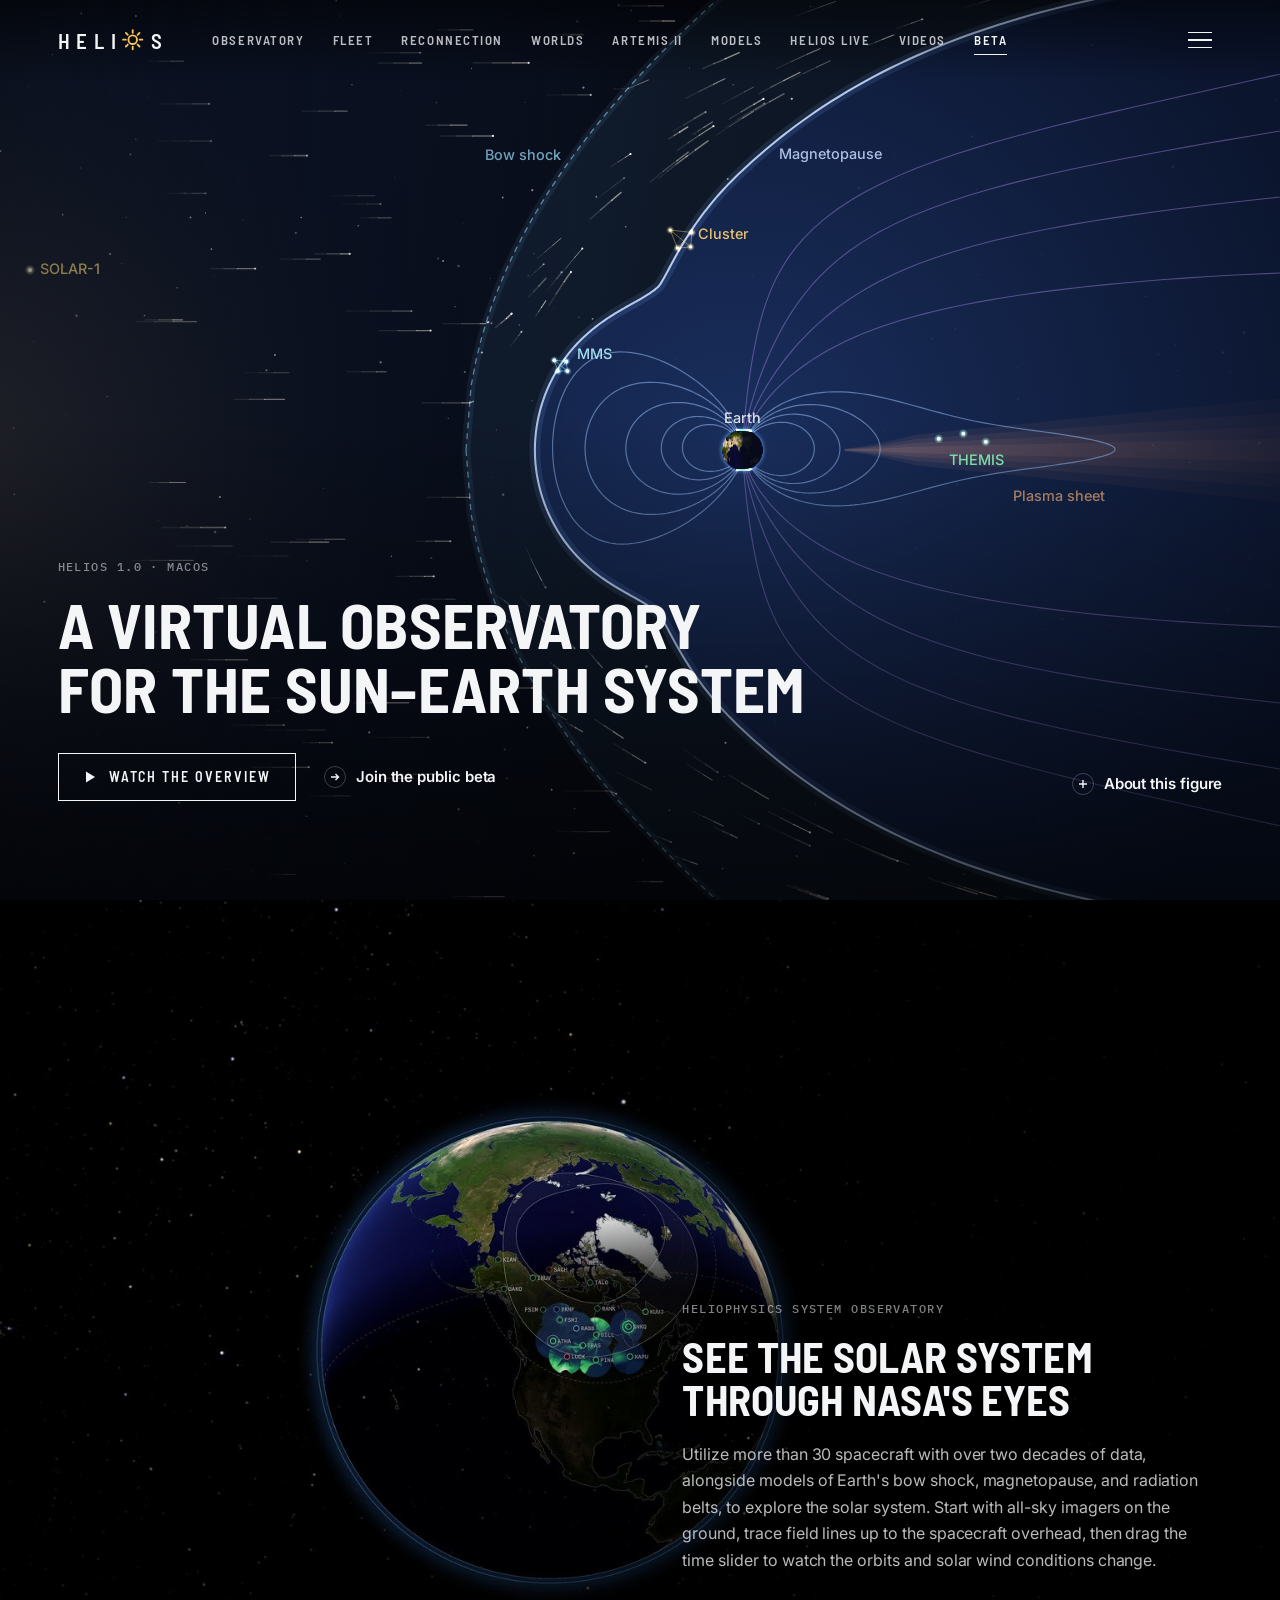
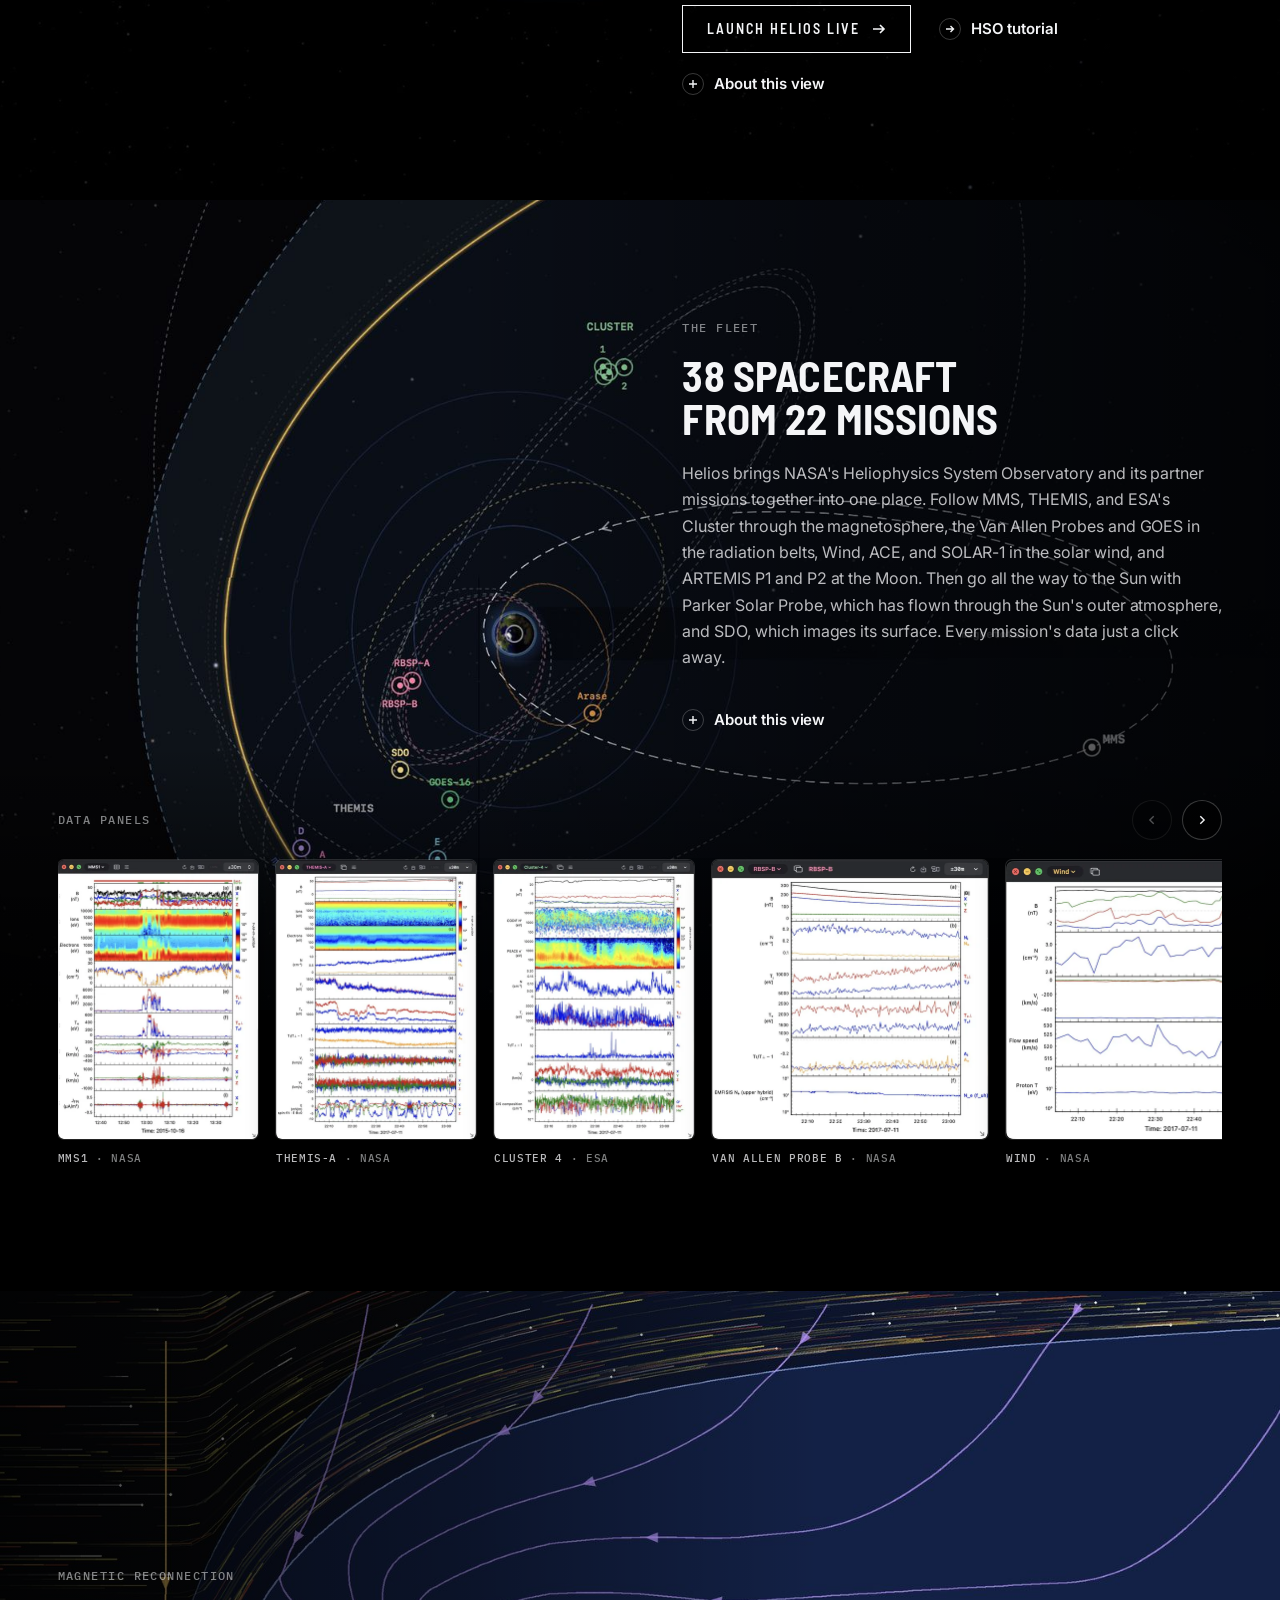
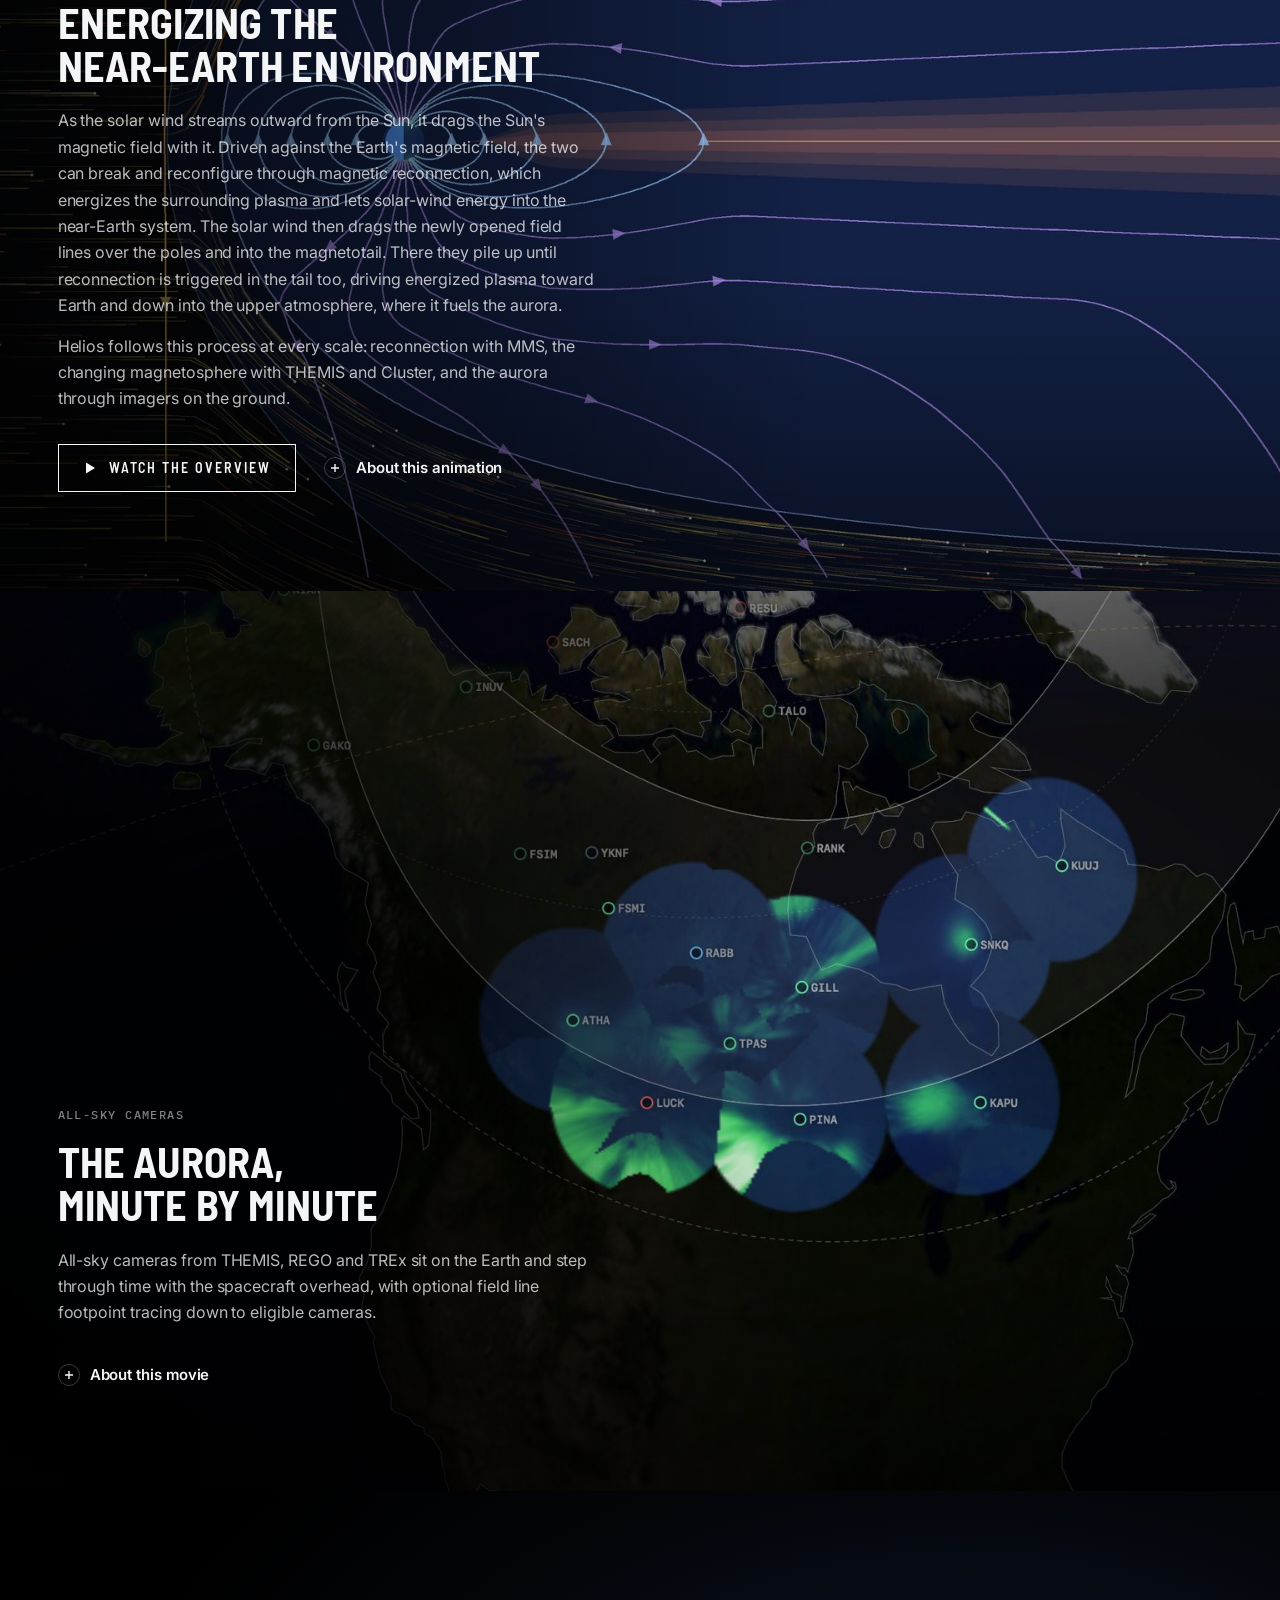
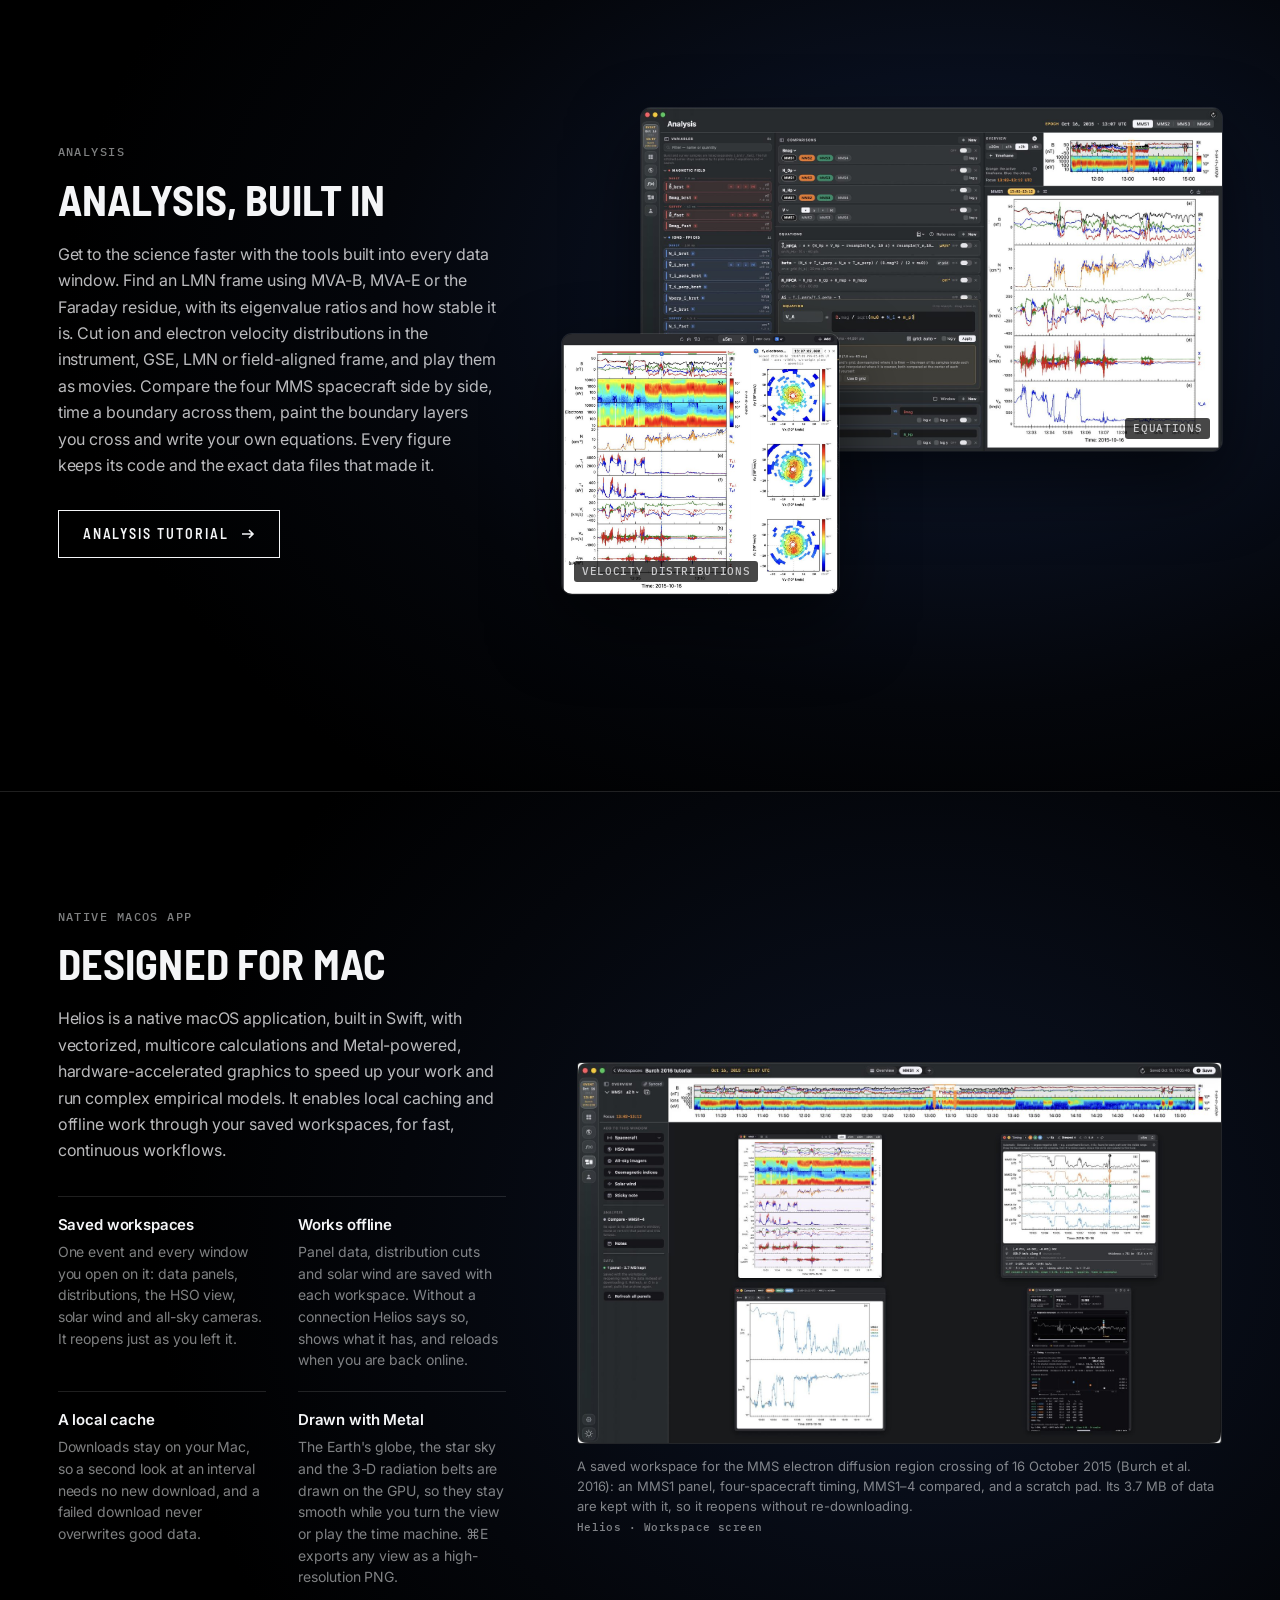
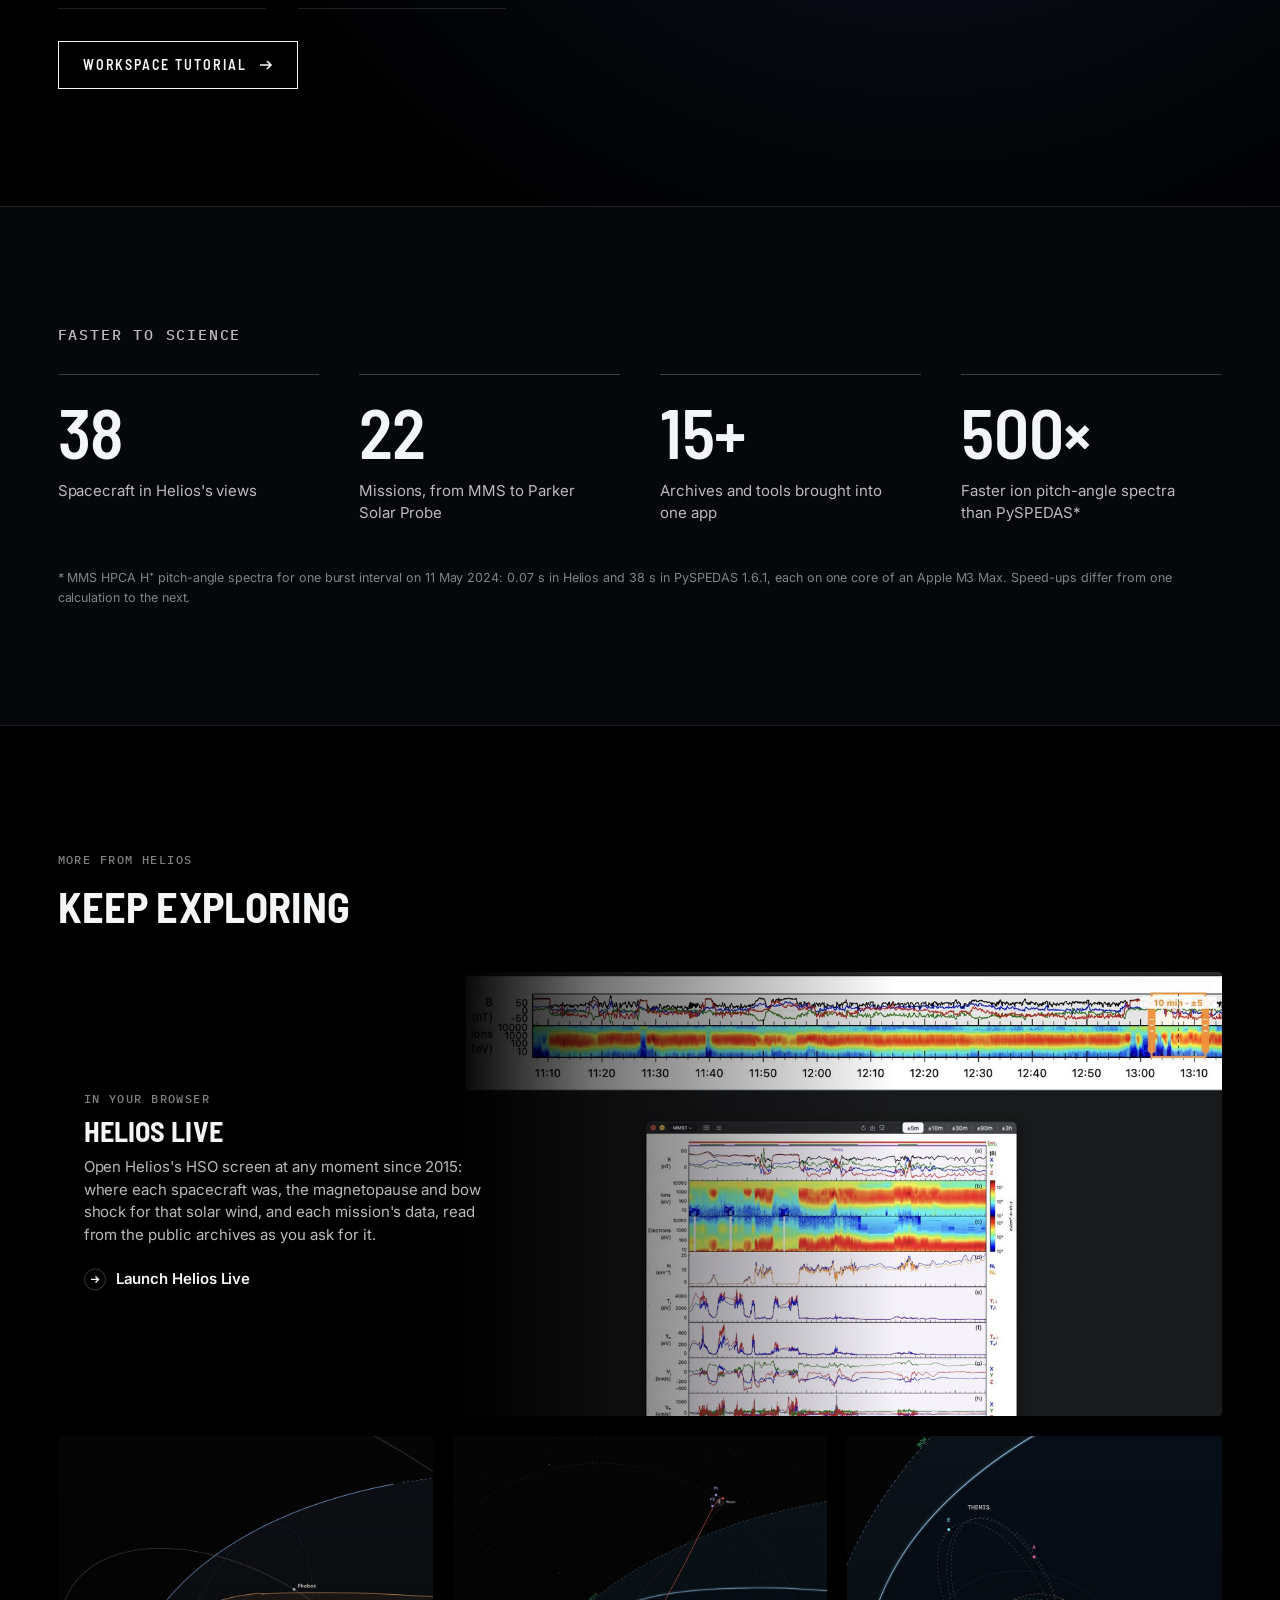
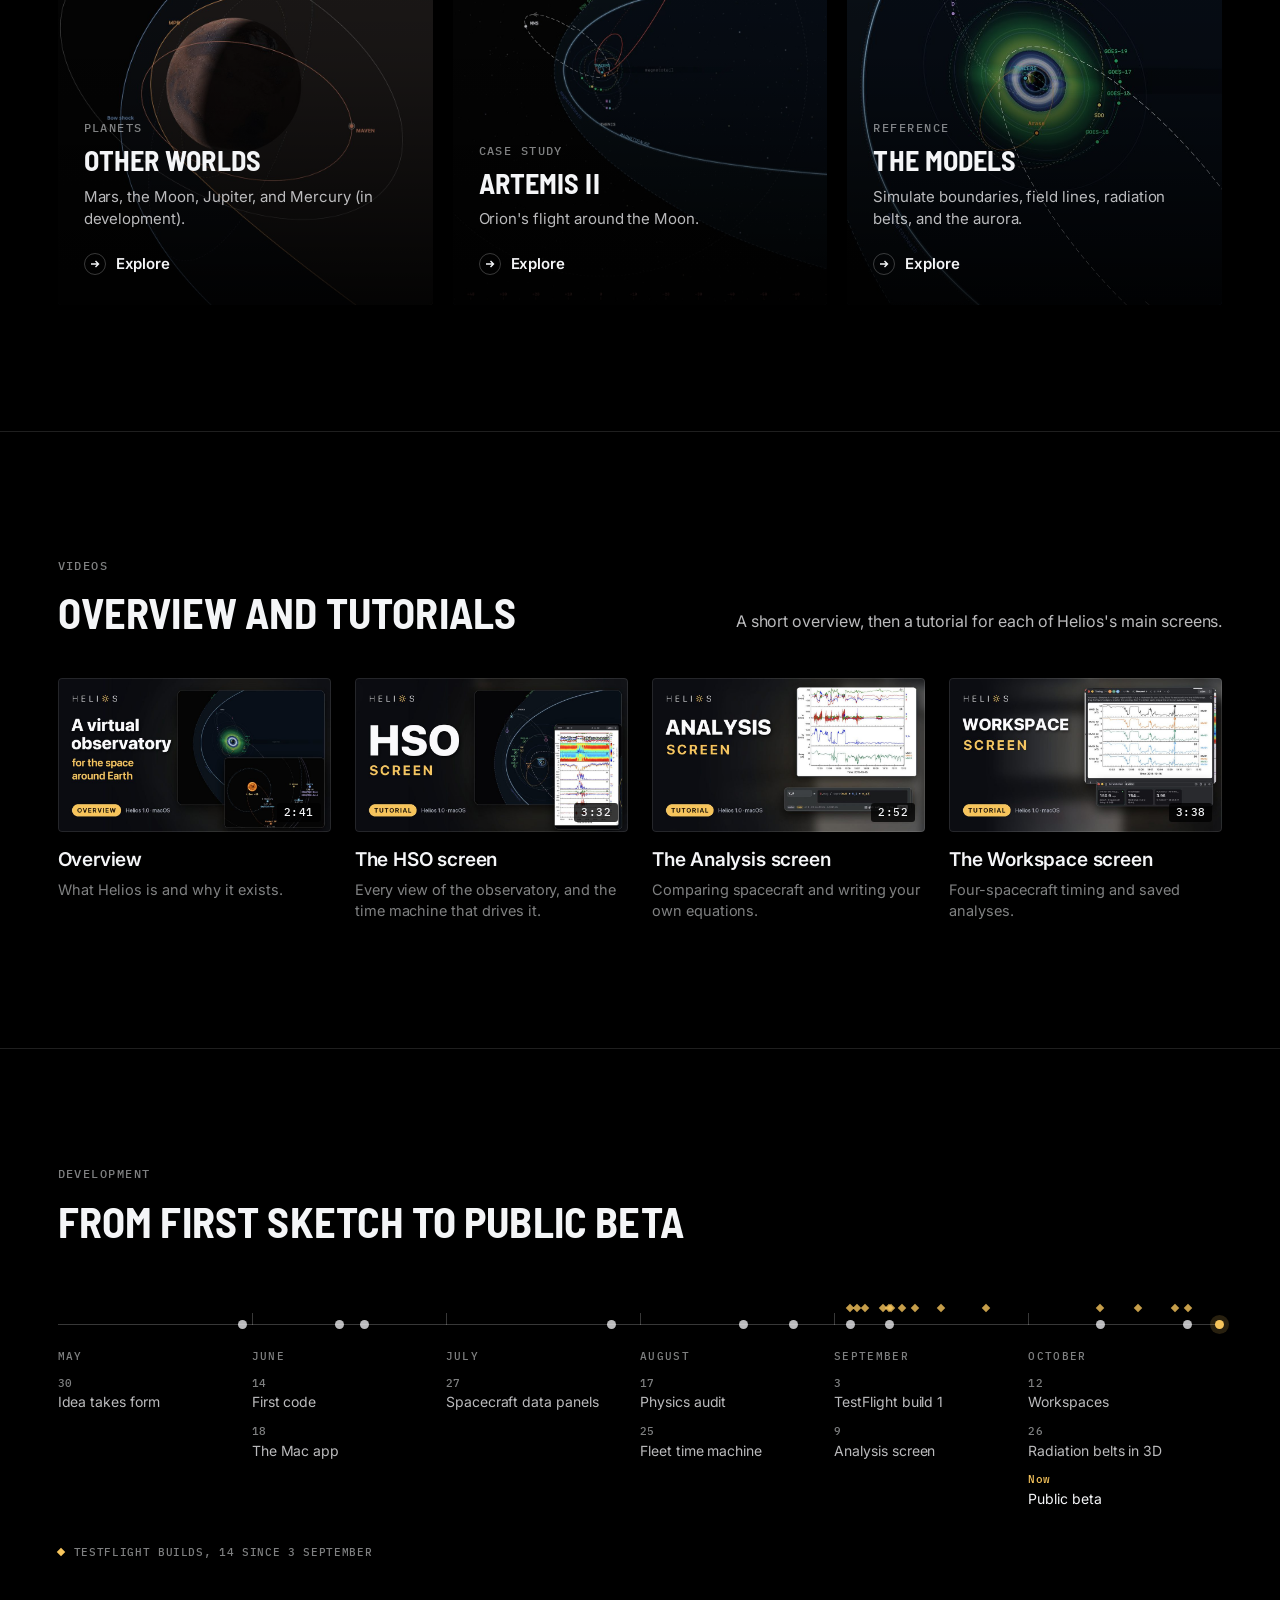
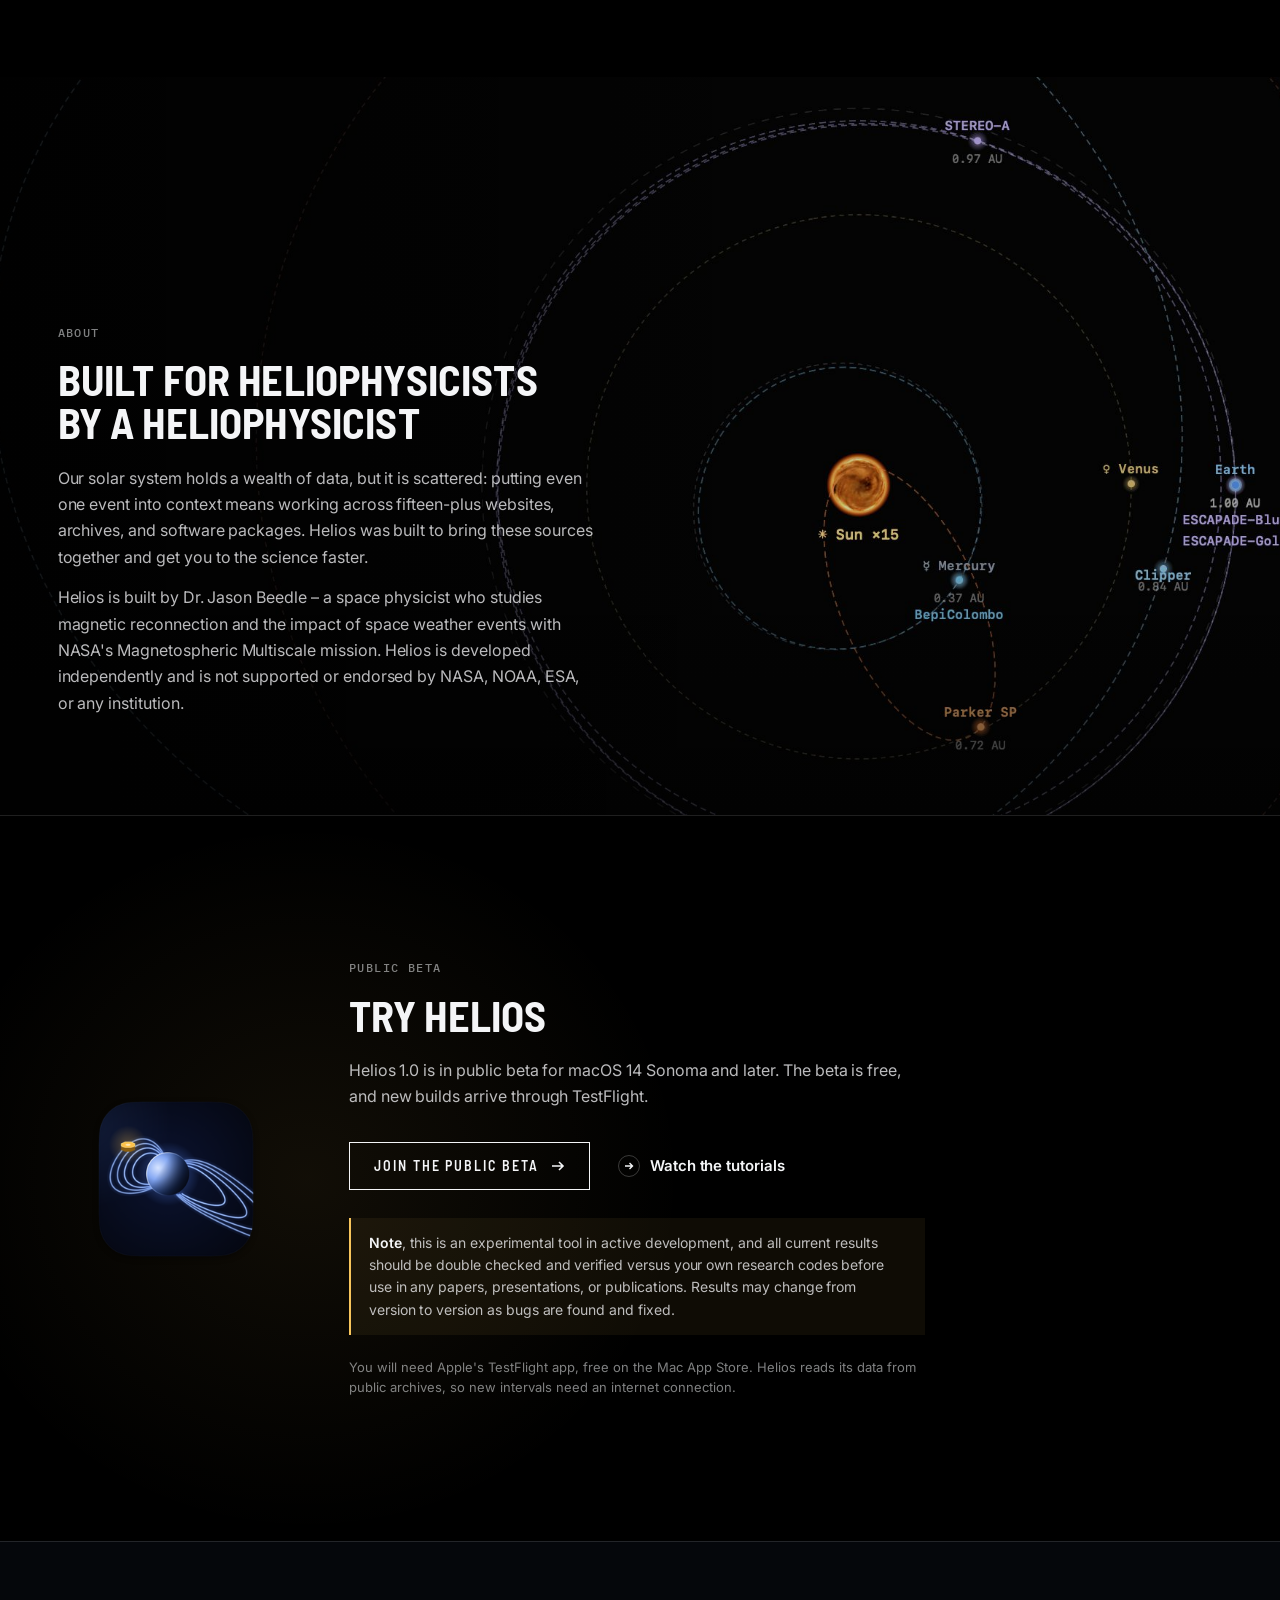
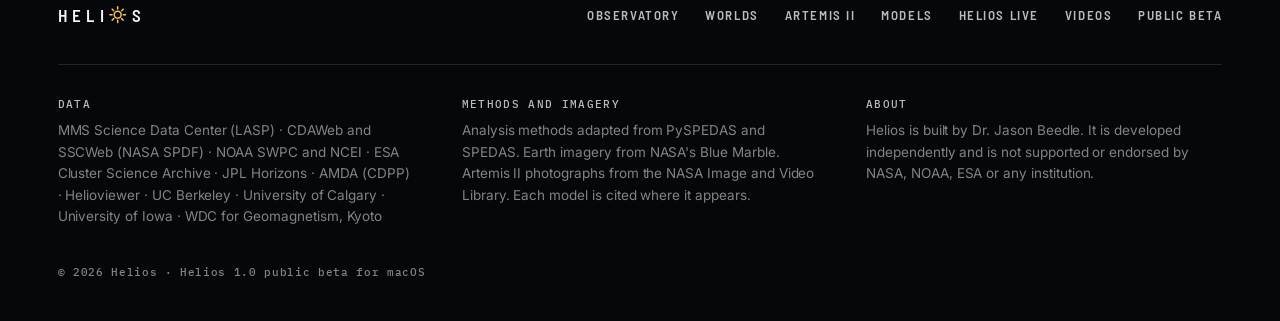
==== index.html @ 6d6a2b04 "Helios Live replaces the Demo; burst declared on the coverage bar; View options - the site's Demo li" ====
<!doctype html>
<html lang="en">
<head>
  <meta charset="utf-8">
  <meta name="viewport" content="width=device-width, initial-scale=1, viewport-fit=cover">
  <title>Helios · A virtual observatory for the Sun–Earth system</title>
  <meta name="description" content="Helios is a Mac app that brings the heliophysics fleet into one place: every spacecraft in context, its data a click away, and the code behind every plot.">
  <meta name="theme-color" content="#000000">
  <meta property="og:type" content="website">
  <meta property="og:title" content="Helios · A virtual observatory for the Sun–Earth system">
  <meta property="og:description" content="The heliophysics fleet in one place, from the aurora to the Sun.">
  <meta property="og:image" content="https://j-beedle.github.io/helios-website/assets/img/og-home.jpg">
  <meta property="og:image:width" content="1200">
  <meta property="og:image:height" content="630">
  <meta property="og:image:alt" content="The Helios home page: Earth's magnetosphere with the bow shock, MMS, Cluster and THEMIS, under the title A virtual observatory for the Sun–Earth system">
  <meta property="og:url" content="https://j-beedle.github.io/helios-website/">
  <meta name="twitter:card" content="summary_large_image">
  <meta name="twitter:image" content="https://j-beedle.github.io/helios-website/assets/img/og-home.jpg">
  <!-- chrome:meta -->
  <link rel="icon" type="image/png" sizes="32x32" href="assets/img/favicon-32.png">
  <link rel="icon" type="image/png" sizes="64x64" href="assets/img/favicon-64.png">
  <link rel="apple-touch-icon" href="assets/img/apple-touch-icon.png">
  <link rel="preconnect" href="https://fonts.googleapis.com">
  <link rel="preconnect" href="https://fonts.gstatic.com" crossorigin>
  <link rel="stylesheet" href="https://fonts.googleapis.com/css2?family=Barlow+Semi+Condensed:wght@600;700&family=IBM+Plex+Mono:wght@400;500&family=Inter:wght@400;500;600&display=swap">
  <link rel="stylesheet" href="css/site.css?v=36">  <!-- /chrome:meta -->
  <link rel="preload" href="assets/data/hero-geometry.json" as="fetch" crossorigin>
</head>
<body>
  <a class="skip" href="#main">Skip to content</a>
  <!-- chrome:head -->
  <header class="site-head" id="head">
    <a class="wordmark" href="#top" aria-label="Helios home"><span aria-hidden="true">HELI</span><svg class="sun" viewBox="-14 -14 28 28" aria-hidden="true"><g stroke="#f7c55c" stroke-width="2.4" stroke-linecap="round" fill="none"><circle r="5.6"/><path d="M0-9V-12.6M0 9V12.6M-9 0H-12.6M9 0H12.6M6.4-6.4L8.9-8.9M-6.4 6.4L-8.9 8.9M6.4 6.4L8.9 8.9M-6.4-6.4L-8.9-8.9"/></g></svg><span aria-hidden="true">S</span></a>
    <nav aria-label="Main">
      <ul class="nav">
        <li><a href="#observatory">Observatory</a></li>
        <li><a href="#fleet">Fleet</a></li>
        <li><a href="#reconnection">Reconnection</a></li>
        <li><a href="worlds.html">Worlds</a></li>
        <li><a href="artemis.html">Artemis II</a></li>
        <li><a href="models.html">Models</a></li>
        <li><a href="app.html">Helios Live</a></li>
        <li><a href="#learn">Videos</a></li>
        <li><a href="#beta">Beta</a></li>
      </ul>
    </nav>
    <button class="menu-btn" id="menu-btn" aria-label="Menu" aria-expanded="false" aria-controls="drawer"><span></span><span></span><span></span></button>
  </header>
  <div class="scrim" id="scrim"></div>
  <aside class="drawer" id="drawer" aria-label="Menu">
    <p class="group">Pages</p>
    <ul>
      <li><a href="index.html" aria-current="page">Home</a></li>
      <li><a href="worlds.html">Other worlds</a></li>
      <li><a href="artemis.html">Artemis II</a></li>
      <li><a href="models.html">The models</a></li>
      <li><a href="app.html">Helios Live</a></li>
    </ul>
    <p class="group">On the home page</p>
    <ul>
      <li><a href="#observatory">Observatory</a></li>
      <li><a href="#fleet">The fleet</a></li>
      <li><a href="#reconnection">Reconnection</a></li>
      <li><a href="#aurora">Aurora</a></li>
      <li><a href="#analysis">Analysis</a></li>
      <li><a href="#desktop">Designed for Mac</a></li>
      <li><a href="#learn">Videos</a></li>
      <li><a href="#built">Development</a></li>
      <li><a href="#about">About</a></li>
      <li><a href="#beta">Public beta</a></li>
    </ul>
    <p class="small">Helios 1.0 · public beta for macOS</p>
  </aside>  <!-- /chrome:head -->

  <main id="main">
    <section class="panel hero" id="top" aria-label="Helios">
      <div class="media"><canvas id="hero" role="img" aria-label="Earth's magnetosphere in the solar wind, with the spacecraft that study it"></canvas></div>
      <div class="copy">
        <span class="eyebrow reveal">Helios 1.0 · macOS</span>
        <h1 class="reveal d1">A virtual observatory for the <span style="white-space: nowrap">Sun–Earth</span> system</h1>
        <div class="actions reveal d2">
          <button class="btn" data-play="overview"><svg viewBox="0 0 14 14" aria-hidden="true"><path d="M3 1.5v11l9-5.5z" fill="currentColor"/></svg>Watch the overview</button>
          <a class="link" href="#beta"><span class="ring"><svg viewBox="0 0 10 10" aria-hidden="true"><path d="M1 5h7M5.5 2l3 3-3 3" stroke="currentColor" stroke-width="1.4" fill="none"/></svg></span>Join the public beta</a>
        </div>
      </div>
      <div class="hero-note reveal d2">
        <div class="note" id="note-hero"><div><p>The noon–midnight plane seen from dusk, for a solar-wind pressure of 2&nbsp;nPa and an IMF B<sub>z</sub> of −3&nbsp;nT. Magnetopause: Lin et al. (2010), with the Petrinec &amp; Russell (1996) tail. Bow shock: Jelínek et al. (2012). Field lines: IGRF and T89. Auroral oval: Starkov, at Kp&nbsp;3. The solar wind slows in the magnetosheath. Spacecraft are placed to show where each mission works.</p></div></div>
        <button class="link" aria-expanded="false" aria-controls="note-hero"><span class="ring"><svg viewBox="0 0 10 10" aria-hidden="true"><path d="M5 1v8M1 5h8" stroke="currentColor" stroke-width="1.4"/></svg></span>About this figure</button>
      </div>
    </section>

    <section class="panel right" id="observatory">
      <div class="media"><video muted loop playsinline preload="none" poster="assets/video/observatory-poster.jpg" data-src="assets/video/observatory.mp4"></video></div>
      <div class="copy">
        <span class="eyebrow reveal">Heliophysics System Observatory</span>
        <h2 class="reveal d1">See the solar system through NASA's eyes</h2>
        <p class="reveal d2">Utilize more than 30 spacecraft with over two decades of data, alongside models of Earth's bow shock, magnetopause, and radiation belts, to explore the solar system. Start with all-sky imagers on the ground, trace field lines up to the spacecraft overhead, then drag the time slider to watch the orbits and solar wind conditions change.</p>
        <div class="actions reveal d2">
          <a class="btn" href="app.html">Launch Helios Live<svg viewBox="0 0 14 14" aria-hidden="true"><path d="M1 7h11M8 3l4 4-4 4" stroke="currentColor" stroke-width="1.6" fill="none"/></svg></a>
          <a class="link" href="#learn" data-video="hso"><span class="ring"><svg viewBox="0 0 10 10" aria-hidden="true"><path d="M1 5h7M5.5 2l3 3-3 3" stroke="currentColor" stroke-width="1.4" fill="none"/></svg></span>HSO tutorial</a>
          <button class="link" aria-expanded="false" aria-controls="note-obs"><span class="ring"><svg viewBox="0 0 10 10" aria-hidden="true"><path d="M5 1v8M1 5h8" stroke="currentColor" stroke-width="1.4"/></svg></span>About this view</button>
        </div>
        <div class="note" id="note-obs"><div><p>Exports from Helios's HSO screen, joined into one pull-back at matching scales: the low-Earth-orbit globe with the all-sky cameras over Canada, the magnetosphere with the radiation belts, the Moon, L1, and the inner solar system with the Sun as SDO saw it. The stretch between L1 and the Sun is drawn.</p></div></div>
      </div>
    </section>

    <section class="panel right fleet" id="fleet">
      <div class="media"><img src="assets/img/fleet.jpg" alt="Helios's magnetosphere view from above, with the orbits of MMS, THEMIS, Cluster, the Van Allen Probes and other spacecraft" loading="lazy" decoding="async"></div>
      <div class="copy">
        <span class="eyebrow reveal">The fleet</span>
        <h2 class="reveal d1">38 spacecraft from 22 missions</h2>
        <p class="reveal d2">Helios brings NASA's Heliophysics System Observatory and its partner missions together into one place. Follow MMS, THEMIS, and ESA's Cluster through the magnetosphere, the Van Allen Probes and GOES in the radiation belts, Wind, ACE, and SOLAR-1 in the solar wind, and ARTEMIS P1 and P2 at the Moon. Then go all the way to the Sun with Parker Solar Probe, which has flown through the Sun's outer atmosphere, and SDO, which images its surface. Every mission's data just a click away.</p>
        <div class="actions reveal d2">
          <button class="link" aria-expanded="false" aria-controls="note-fleet"><span class="ring"><svg viewBox="0 0 10 10" aria-hidden="true"><path d="M5 1v8M1 5h8" stroke="currentColor" stroke-width="1.4"/></svg></span>About this view</button>
        </div>
        <div class="note" id="note-fleet"><div><p>Helios's magnetosphere view at 22:34 UT on 11 July 2017, during the magnetotail electron diffusion region crossing reported by Torbert et al. (2018). Four of the data panels below are Helios's THEMIS-A, Cluster 4, Van Allen Probe B and Wind panels for that day. The MMS1 panel is from the electron diffusion region crossing of 16 October 2015 reported by Burch et al. (2016).</p></div></div>
      </div>
      <div class="carousel reveal d1" data-carousel>
        <div class="carousel-head">
          <span class="eyebrow">Data panels</span>
          <div class="carousel-nav">
            <button class="icon-btn" data-dir="-1" aria-label="Previous panels"><svg viewBox="0 0 14 14" aria-hidden="true"><path d="M9 2.5 4.5 7 9 11.5" stroke="currentColor" stroke-width="1.6" fill="none"/></svg></button>
            <button class="icon-btn" data-dir="1" aria-label="Next panels"><svg viewBox="0 0 14 14" aria-hidden="true"><path d="M5 2.5 9.5 7 5 11.5" stroke="currentColor" stroke-width="1.6" fill="none"/></svg></button>
          </div>
        </div>
        <ul class="cards" aria-label="Data panels from five spacecraft">
          <li><img src="assets/img/card-mms.webp" alt="MMS1 data panel" width="402" height="560" loading="lazy"><span><b>MMS1</b> · NASA</span></li>
          <li><img src="assets/img/card-themis.webp" alt="THEMIS-A data panel" width="402" height="560" loading="lazy"><span><b>THEMIS-A</b> · NASA</span></li>
          <li><img src="assets/img/card-cluster.webp" alt="Cluster 4 data panel" width="402" height="560" loading="lazy"><span><b>Cluster 4</b> · ESA</span></li>
          <li><img src="assets/img/card-rbsp.webp" alt="Van Allen Probe B data panel" width="553" height="560" loading="lazy"><span><b>Van Allen Probe B</b> · NASA</span></li>
          <li><img src="assets/img/card-wind.webp" alt="Wind data panel" width="628" height="560" loading="lazy"><span><b>Wind</b> · NASA</span></li>
        </ul>
      </div>
    </section>

    <section class="panel" id="reconnection">
      <div class="media"><video muted loop playsinline preload="none" poster="assets/video/dungey-poster.jpg" data-src="assets/video/dungey.mp4"></video></div>
      <div class="copy">
        <span class="eyebrow reveal">Magnetic reconnection</span>
        <h2 class="reveal d1">Energizing the <span class="nowrap">near-Earth</span> environment</h2>
        <p class="reveal d2">As the solar wind streams outward from the Sun, it drags the Sun's magnetic field with it. Driven against the Earth's magnetic field, the two can break and reconfigure through magnetic reconnection, which energizes the surrounding plasma and lets solar-wind energy into the near-Earth system. The solar wind then drags the newly opened field lines over the poles and into the magnetotail. There they pile up until reconnection is triggered in the tail too, driving energized plasma toward Earth and down into the upper atmosphere, where it fuels the aurora.</p>
        <p class="reveal d2">Helios follows this process at every scale: reconnection with MMS, the changing magnetosphere with THEMIS and Cluster, and the aurora through imagers on the ground.</p>
        <div class="actions reveal d2">
          <button class="btn" data-play="overview"><svg viewBox="0 0 14 14" aria-hidden="true"><path d="M3 1.5v11l9-5.5z" fill="currentColor"/></svg>Watch the overview</button>
          <button class="link" aria-expanded="false" aria-controls="note-dungey"><span class="ring"><svg viewBox="0 0 10 10" aria-hidden="true"><path d="M5 1v8M1 5h8" stroke="currentColor" stroke-width="1.4"/></svg></span>About this animation</button>
        </div>
        <div class="note" id="note-dungey"><div><p>The Dungey cycle (Dungey 1961) with a substorm, in the noon–midnight plane, the Sun to the left. Gold lines are the Sun's southward field, pale blue lines Earth's closed field, and violet lines open field. Reconnection at the nose opens field lines, and the solar wind lays them along the tail lobes. As the lobes fill they squeeze the plasma sheet (orange) and the current sheet at its center. Then a near-Earth X-line forms. The oldest open lines reconnect there: the closed parts snap back toward Earth, the cut-loose parts fly off down the tail, and plasma jets earthward along the field into the auroral oval. A schematic; no field line crosses another.</p></div></div>
      </div>
    </section>

    <section class="panel" id="aurora">
      <div class="media"><video muted loop playsinline preload="none" poster="assets/video/aurora-poster.jpg" data-src="assets/video/aurora.mp4"></video></div>
      <div class="copy">
        <span class="eyebrow reveal">All-sky cameras</span>
        <h2 class="reveal d1">The aurora, minute by minute</h2>
        <p class="reveal d2">All-sky cameras from THEMIS, REGO and TREx sit on the Earth and step through time with the spacecraft overhead, with optional field line footpoint tracing down to eligible cameras.</p>
        <div class="actions reveal d2">
          <button class="link" aria-expanded="false" aria-controls="note-aurora"><span class="ring"><svg viewBox="0 0 10 10" aria-hidden="true"><path d="M5 1v8M1 5h8" stroke="currentColor" stroke-width="1.4"/></svg></span>About this movie</button>
        </div>
        <div class="note" id="note-aurora"><div><p>11 May 2024, 06:02–06:37 UT, during the Mother's Day storm: THEMIS and TREx all-sky cameras over Canada, one frame a minute from Helios's low-Earth-orbit view. Each camera is scaled to its own sky, so green marks sky brighter than that camera's median.</p></div></div>
      </div>
    </section>

    <section class="panel analysis plain" id="analysis">
      <div class="wrap">
        <div class="copy">
          <span class="eyebrow reveal">Analysis</span>
          <h2 class="reveal d1">Analysis, built in</h2>
          <p class="reveal d2">Get to the science faster with the tools built into every data window. Find an LMN frame using MVA-B, MVA-E or the Faraday residue, with its eigenvalue ratios and how stable it is. Cut ion and electron velocity distributions in the instrument, GSE, LMN or field-aligned frame, and play them as movies. Compare the four MMS spacecraft side by side, time a boundary across them, paint the boundary layers you cross and write your own equations. Every figure keeps its code and the exact data files that made it.</p>
          <div class="actions reveal d2">
            <a class="btn" href="#learn" data-video="analysis">Analysis tutorial<svg viewBox="0 0 14 14" aria-hidden="true"><path d="M1 7h11M8 3l4 4-4 4" stroke="currentColor" stroke-width="1.6" fill="none"/></svg></a>
          </div>
        </div>
        <div class="shots">
          <figure class="shot back reveal d1"><img src="assets/img/analysis-equations.jpg" alt="The Analysis screen: MMS burst data from 16 October 2015 with an Alfvén-speed equation applied" loading="lazy" decoding="async"><figcaption>Equations</figcaption></figure>
          <figure class="shot front reveal d2"><img src="assets/img/analysis-vdf.jpg" alt="An MMS data panel beside three electron velocity-distribution cuts" loading="lazy" decoding="async"><figcaption>Velocity distributions</figcaption></figure>
        </div>
      </div>
    </section>

    <section class="split desk" id="desktop">
      <div class="wrap">
        <div class="copy">
          <span class="eyebrow reveal">Native macOS app</span>
          <h2 class="reveal d1">Designed for Mac</h2>
          <p class="reveal d2">Helios is a native macOS application, built in Swift, with vectorized, multicore calculations and Metal-powered, hardware-accelerated graphics to speed up your work and run complex empirical models. It enables local caching and offline work through your saved workspaces, for fast, continuous workflows.</p>
          <ul class="features">
            <li class="reveal d1"><h3>Saved workspaces</h3><p>One event and every window you open on it: data panels, distributions, the HSO view, solar wind and all-sky cameras. It reopens just as you left it.</p></li>
            <li class="reveal d2"><h3>Works offline</h3><p>Panel data, distribution cuts and solar wind are saved with each workspace. Without a connection Helios says so, shows what it has, and reloads when you are back online.</p></li>
            <li class="reveal d1"><h3>A local cache</h3><p>Downloads stay on your Mac, so a second look at an interval needs no new download, and a failed download never overwrites good data.</p></li>
            <li class="reveal d2"><h3>Drawn with Metal</h3><p>The Earth's globe, the star sky and the 3-D radiation belts are drawn on the GPU, so they stay smooth while you turn the view or play the time machine. ⌘E exports any view as a high-resolution PNG.</p></li>
          </ul>
          <div class="actions reveal d2">
            <a class="btn" href="#learn" data-video="workspace">Workspace tutorial<svg viewBox="0 0 14 14" aria-hidden="true"><path d="M1 7h11M8 3l4 4-4 4" stroke="currentColor" stroke-width="1.6" fill="none"/></svg></a>
          </div>
        </div>
        <figure class="figure reveal d1">
          <div class="frame"><img src="assets/img/workspace.jpg" alt="A saved Helios workspace: an MMS1 data panel, four-spacecraft timing, a comparison of MMS1 to MMS4 and a scratch pad" width="1600" height="943" loading="lazy" decoding="async"></div>
          <figcaption>A saved workspace for the MMS electron diffusion region crossing of 16 October 2015 (Burch et al. 2016): an MMS1 panel, four-spacecraft timing, MMS1–4 compared, and a scratch pad. Its 3.7&nbsp;MB of data are kept with it, so it reopens without re-downloading.<span class="credit">Helios · Workspace screen</span></figcaption>
        </figure>
      </div>
    </section>

    <section class="numbers" id="numbers" aria-label="Helios in numbers">
      <span class="eyebrow reveal">Faster to science</span>
      <ul>
        <li class="reveal"><strong>38</strong><span>Spacecraft in Helios's views</span></li>
        <li class="reveal d1"><strong>22</strong><span>Missions, from MMS to Parker Solar Probe</span></li>
        <li class="reveal d1"><strong>15+</strong><span>Archives and tools brought into one app</span></li>
        <li class="reveal d2"><strong>500×</strong><span>Faster ion pitch-angle spectra than PySPEDAS*</span></li>
      </ul>
      <small>* MMS HPCA H⁺ pitch-angle spectra for one burst interval on 11 May 2024: 0.07&nbsp;s in Helios and 38&nbsp;s in PySPEDAS 1.6.1, each on one core of an Apple M3 Max. Speed-ups differ from one calculation to the next.</small>
    </section>

    <section class="more" id="more">
      <div class="section-head">
        <span class="eyebrow reveal">More from Helios</span>
        <h2 class="reveal d1">Keep exploring</h2>
      </div>
      <ul class="tiles">
        <li class="reveal feature"><a class="tile" href="app.html"><img src="assets/img/demo-tile.jpg" alt="" loading="lazy"><div class="tile-body"><span class="eyebrow">In your browser</span><h3>Helios Live</h3><p>Open Helios's HSO screen at any moment since 2015: where each spacecraft was, the magnetopause and bow shock for that solar wind, and each mission's data, read from the public archives as you ask for it.</p><span class="link"><span class="ring"><svg viewBox="0 0 10 10" aria-hidden="true"><path d="M1 5h7M5.5 2l3 3-3 3" stroke="currentColor" stroke-width="1.4" fill="none"/></svg></span>Launch Helios Live</span></div></a></li>
        <li class="reveal"><a class="tile" href="worlds.html"><img src="assets/img/mars-view.jpg" alt="" loading="lazy"><div class="tile-body"><span class="eyebrow">Planets</span><h3>Other worlds</h3><p>Mars, the Moon, Jupiter, and Mercury (in development).</p><span class="link"><span class="ring"><svg viewBox="0 0 10 10" aria-hidden="true"><path d="M1 5h7M5.5 2l3 3-3 3" stroke="currentColor" stroke-width="1.4" fill="none"/></svg></span>Explore</span></div></a></li>
        <li class="reveal d1"><a class="tile" href="artemis.html"><img src="assets/img/moon-view-flyby.jpg" alt="" loading="lazy" style="object-position: 62% 30%"><div class="tile-body"><span class="eyebrow">Case study</span><h3>Artemis II</h3><p>Orion's flight around the Moon.</p><span class="link"><span class="ring"><svg viewBox="0 0 10 10" aria-hidden="true"><path d="M1 5h7M5.5 2l3 3-3 3" stroke="currentColor" stroke-width="1.4" fill="none"/></svg></span>Explore</span></div></a></li>
        <li class="reveal d2"><a class="tile" href="models.html"><img src="assets/img/magnetosphere.jpg" alt="" loading="lazy"><div class="tile-body"><span class="eyebrow">Reference</span><h3>The models</h3><p>Simulate boundaries, field lines, radiation belts, and the aurora.</p><span class="link"><span class="ring"><svg viewBox="0 0 10 10" aria-hidden="true"><path d="M1 5h7M5.5 2l3 3-3 3" stroke="currentColor" stroke-width="1.4" fill="none"/></svg></span>Explore</span></div></a></li>
      </ul>
    </section>

    <section class="learn" id="learn">
      <div class="section-head row">
        <div>
          <span class="eyebrow reveal">Videos</span>
          <h2 class="reveal d1">Overview and tutorials</h2>
        </div>
        <p class="reveal d2" style="margin:0">A short overview, then a tutorial for each of Helios's main screens.</p>
      </div>
      <ul class="videos">
        <li class="reveal"><button class="video-card" data-play="overview"><div class="thumb"><img src="assets/img/thumb-overview.jpg" alt="" loading="lazy"><span class="dur">2:41</span></div><h3>Overview</h3><p>What Helios is and why it exists.</p></button></li>
        <li class="reveal d1"><a class="video-card" data-video-card="hso" href="#learn"><div class="thumb"><img src="assets/img/thumb-hso.jpg" alt="" loading="lazy"><span class="dur">3:32</span></div><h3>The HSO screen</h3><p>Every view of the observatory, and the time machine that drives it.</p></a></li>
        <li class="reveal d1"><a class="video-card" data-video-card="analysis" href="#learn"><div class="thumb"><img src="assets/img/thumb-analysis.jpg" alt="" loading="lazy"><span class="dur">2:52</span></div><h3>The Analysis screen</h3><p>Comparing spacecraft and writing your own equations.</p></a></li>
        <li class="reveal d2"><a class="video-card" data-video-card="workspace" href="#learn"><div class="thumb"><img src="assets/img/thumb-workspace.jpg" alt="" loading="lazy"><span class="dur">3:38</span></div><h3>The Workspace screen</h3><p>Four-spacecraft timing and saved analyses.</p></a></li>
      </ul>
    </section>

    <section class="built" id="built">
      <div class="section-head">
        <span class="eyebrow reveal">Development</span>
        <h2 class="reveal d1">From first sketch to public beta</h2>
      </div>
      <div class="devline reveal d1">
        <div class="axis" aria-hidden="true"></div>
        <ol class="months">
          <li><h3>May</h3><ul><li data-date="2026-05-30"><time datetime="2026-05-30">30</time>Idea takes form</li></ul></li>
          <li><h3>June</h3><ul><li data-date="2026-06-14"><time datetime="2026-06-14">14</time>First code</li><li data-date="2026-06-18"><time datetime="2026-06-18">18</time>The Mac app</li></ul></li>
          <li><h3>July</h3><ul><li data-date="2026-07-27"><time datetime="2026-07-27">27</time>Spacecraft data panels</li></ul></li>
          <li><h3>August</h3><ul><li data-date="2026-08-17"><time datetime="2026-08-17">17</time>Physics audit</li><li data-date="2026-08-25"><time datetime="2026-08-25">25</time>Fleet time machine</li></ul></li>
          <li><h3>September</h3><ul><li data-date="2026-09-03"><time datetime="2026-09-03">3</time>TestFlight build 1</li><li data-date="2026-09-09"><time datetime="2026-09-09">9</time>Analysis screen</li></ul></li>
          <li><h3>October</h3><ul><li data-date="2026-10-12"><time datetime="2026-10-12">12</time>Workspaces</li><li data-date="2026-10-26"><time datetime="2026-10-26">26</time>Radiation belts in 3D</li><li class="now" data-date="2026-10-31"><time>Now</time>Public beta</li></ul></li>
        </ol>
        <p class="devline-key"><span class="diamond"></span>TestFlight builds, 14 since 3 September</p>
      </div>
    </section>

    <section class="panel about" id="about">
      <div class="media"><img src="assets/img/solar-system.jpg" alt="" loading="lazy" decoding="async"></div>
      <div class="copy">
        <span class="eyebrow reveal">About</span>
        <h2 class="reveal d1">Built for heliophysicists by a heliophysicist</h2>
        <p class="reveal d2">Our solar system holds a wealth of data, but it is scattered: putting even one event into context means working across fifteen-plus websites, archives, and software packages. Helios was built to bring these sources together and get you to the science faster.</p>
        <p class="reveal d2">Helios is built by Dr. Jason Beedle – a space physicist who studies magnetic reconnection and the impact of space weather events with NASA's Magnetospheric Multiscale mission. Helios is developed independently and is not supported or endorsed by NASA, NOAA, ESA, or any institution.</p>
      </div>
    </section>

    <section class="beta" id="beta">
      <div class="beta-wrap">
        <img class="app-icon reveal" src="assets/img/app-icon.png" alt="The Helios app icon" width="256" height="256" loading="lazy">
        <div class="copy">
          <span class="eyebrow reveal">Public beta</span>
          <h2 class="reveal d1">Try Helios</h2>
          <p class="reveal d2">Helios 1.0 is in public beta for macOS 14 Sonoma and later. The beta is free, and new builds arrive through TestFlight.</p>
          <div class="actions reveal d2">
            <a class="btn" href="#beta" data-link="beta">Join the public beta<svg viewBox="0 0 14 14" aria-hidden="true"><path d="M1 7h11M8 3l4 4-4 4" stroke="currentColor" stroke-width="1.6" fill="none"/></svg></a>
            <a class="link" href="#learn"><span class="ring"><svg viewBox="0 0 10 10" aria-hidden="true"><path d="M1 5h7M5.5 2l3 3-3 3" stroke="currentColor" stroke-width="1.4" fill="none"/></svg></span>Watch the tutorials</a>
          </div>
          <p class="caution reveal d2"><strong>Note</strong>, this is an experimental tool in active development, and all current results should be double checked and verified versus your own research codes before use in any papers, presentations, or publications. Results may change from version to version as bugs are found and fixed.</p>
          <p class="fine reveal d2">You will need Apple's TestFlight app, free on the Mac App Store. Helios reads its data from public archives, so new intervals need an internet connection.</p>
        </div>
      </div>
    </section>
  </main>

  <!-- chrome:foot -->
  <footer class="site-foot" id="credits">
    <div class="row">
      <a class="wordmark" href="index.html" aria-label="Helios home"><span aria-hidden="true">HELI</span><svg class="sun" viewBox="-14 -14 28 28" aria-hidden="true"><g stroke="#f7c55c" stroke-width="2.4" stroke-linecap="round" fill="none"><circle r="5.6"/><path d="M0-9V-12.6M0 9V12.6M-9 0H-12.6M9 0H12.6M6.4-6.4L8.9-8.9M-6.4 6.4L-8.9 8.9M6.4 6.4L8.9 8.9M-6.4-6.4L-8.9-8.9"/></g></svg><span aria-hidden="true">S</span></a>
      <nav aria-label="Footer">
        <a href="#observatory">Observatory</a>
        <a href="worlds.html">Worlds</a>
        <a href="artemis.html">Artemis II</a>
        <a href="models.html">Models</a>
        <a href="app.html">Helios Live</a>
        <a href="#learn">Videos</a>
        <a href="#beta">Public beta</a>
      </nav>
    </div>
    <div class="credits">
      <div>
        <h4>Data</h4>
        <p>MMS Science Data Center (LASP) · CDAWeb and SSCWeb (NASA SPDF) · NOAA SWPC and NCEI · ESA Cluster Science Archive · JPL Horizons · AMDA (CDPP) · Helioviewer · UC Berkeley · University of Calgary · University of Iowa · WDC for Geomagnetism, Kyoto</p>
      </div>
      <div>
        <h4>Methods and imagery</h4>
        <p>Analysis methods adapted from PySPEDAS and SPEDAS. Earth imagery from NASA's Blue Marble. Artemis II photographs from the NASA Image and Video Library. Each model is cited where it appears.</p>
      </div>
      <div>
        <h4>About</h4>
        <p>Helios is built by Dr. Jason Beedle. It is developed independently and is not supported or endorsed by NASA, NOAA, ESA or any institution.</p>
      </div>
    </div>
    <p class="fine">© 2026 Helios · Helios 1.0 public beta for macOS</p>
  </footer>  <!-- /chrome:foot -->

  <dialog class="player" id="player" aria-label="The Helios overview">
    <button class="close" id="player-close" aria-label="Close the video"></button>
    <video controls playsinline preload="none" poster="assets/img/thumb-overview.jpg">
      <track kind="captions" srclang="en" label="English" src="assets/video/overview.vtt">
    </video>
  </dialog>

  <script src="js/figkit.js?v=36"></script>
  <script src="js/hero.js?v=36"></script>
  <script src="js/site.js?v=36"></script>
</body>
</html>
---- css/site.css ----
/* Helios. Full-screen pictures with a few words over them, after spacex.com; the reading parts set like
 * science.nasa.gov: a plain text face, quiet monospaced labels, captions that say what a picture is and where it
 * came from.
 */

:root {
  --bg: #000;
  --bg-2: #05070b;
  --panel: #0a0d13;
  --line: rgba(255, 255, 255, 0.12);
  --line-2: rgba(255, 255, 255, 0.22);
  --ink: #f4f5f7;
  --ink-2: rgba(244, 245, 247, 0.76);
  --ink-3: rgba(244, 245, 247, 0.52);
  --sun: #f7c55c;
  --ok: #7fd4ad;
  --dev: #f0b866;
  --plan: #8d95a7;
  --gutter: clamp(20px, 4.5vw, 72px);
  --head: 80px;
  --measure: 36rem;
  --display: "Barlow Semi Condensed", "Helvetica Neue", Arial, sans-serif;
  --text: "Inter", "Helvetica Neue", Arial, sans-serif;
  --mono: "IBM Plex Mono", ui-monospace, "SF Mono", Menlo, monospace;
  color-scheme: dark;
}

*, *::before, *::after { box-sizing: border-box; }
html { scroll-behavior: smooth; -webkit-text-size-adjust: 100%; }
@media (prefers-reduced-motion: reduce) { html { scroll-behavior: auto; } }
body {
  margin: 0; background: var(--bg); color: var(--ink);
  font: 400 16px/1.65 var(--text); letter-spacing: -0.003em;
  -webkit-font-smoothing: antialiased; -moz-osx-font-smoothing: grayscale; overflow-x: hidden;
}
img, video, canvas { display: block; max-width: 100%; }
a { color: inherit; }
button { font: inherit; color: inherit; }
sub, sup { font-size: 0.72em; line-height: 0; }
:focus-visible { outline: 2px solid var(--sun); outline-offset: 3px; }
::selection { background: rgba(247, 197, 92, 0.35); }

.skip { position: absolute; left: var(--gutter); top: -60px; z-index: 50; background: var(--ink); color: var(--bg); padding: 10px 16px; text-decoration: none; }
.skip:focus { top: 12px; }

/* ── type ── */
h1, h2 {
  margin: 0; font-family: var(--display); font-weight: 700; text-transform: uppercase;
  line-height: 1.02; letter-spacing: 0.004em; text-wrap: balance;
}
h1 { font-size: clamp(40px, 4.9vw, 70px); }
h2 { font-size: clamp(30px, 3.3vw, 48px); }
h3 { margin: 0; font: 600 19px/1.3 var(--text); letter-spacing: -0.01em; }
.eyebrow {
  display: block; margin: 0 0 18px; color: var(--ink-3);
  font: 500 12px/1.3 var(--mono); letter-spacing: 0.12em; text-transform: uppercase;
}
.lede { margin: 22px 0 0; color: var(--ink-2); font-size: clamp(17px, 1.3vw, 19px); line-height: 1.6; max-width: var(--measure); }
.copy p { margin: 20px 0 0; color: var(--ink-2); max-width: var(--measure); }
.copy p + p { margin-top: 14px; }
.copy p.cite, .cite { margin-top: 22px; color: var(--ink-3); font-size: 13px; line-height: 1.6; }
.cite a { color: var(--ink-2); text-underline-offset: 2px; text-decoration-color: var(--line-2); }
.cite a:hover { color: var(--ink); }

/* ── the header ── */
.site-head {
  position: fixed; inset: 0 0 auto 0; z-index: 30; height: var(--head);
  display: flex; align-items: center; gap: 44px; padding: 0 var(--gutter);
  background: linear-gradient(rgba(0, 0, 0, 0.55), rgba(0, 0, 0, 0));
  transition: transform 0.35s ease, background 0.35s ease;
}
.site-head.hidden { transform: translateY(-100%); }
.site-head.solid { background: rgba(0, 0, 0, 0.86); backdrop-filter: blur(10px); -webkit-backdrop-filter: blur(10px); border-bottom: 1px solid rgba(255, 255, 255, 0.06); }
.wordmark { display: flex; align-items: center; text-decoration: none; color: var(--ink); font: 600 21px/1 var(--display); letter-spacing: 0.32em; }
.wordmark .sun { width: 1.02em; height: 1.02em; margin-right: 0.32em; }
.nav { display: flex; gap: 28px; margin: 0; padding: 0; list-style: none; }
.nav a, .drawer a {
  font: 600 13px/1 var(--display); letter-spacing: 0.12em; text-transform: uppercase; text-decoration: none;
  color: var(--ink-2); transition: color 0.2s;
}
.nav a { position: relative; display: block; padding: 10px 0; }
.nav a:hover, .nav a[aria-current] { color: var(--ink); }
.nav a::after {
  content: ""; position: absolute; left: 0; right: 0; bottom: 2px; height: 1px; background: var(--ink);
  transform: scaleX(0); transform-origin: left; transition: transform 0.25s ease;
}
.nav a:hover::after, .nav a[aria-current]::after { transform: scaleX(1); }
.menu-btn { margin-left: auto; width: 44px; height: 44px; border: 0; background: none; cursor: pointer; display: grid; place-content: center; gap: 6px; }
.menu-btn span { display: block; width: 24px; height: 1.5px; background: var(--ink); transition: transform 0.3s, opacity 0.3s; }
.menu-open .menu-btn span:nth-child(1) { transform: translateY(7.5px) rotate(45deg); }
.menu-open .menu-btn span:nth-child(2) { opacity: 0; }
.menu-open .menu-btn span:nth-child(3) { transform: translateY(-7.5px) rotate(-45deg); }

.drawer {
  position: fixed; inset: 0 0 0 auto; z-index: 25; width: min(400px, 100%);
  background: rgba(5, 7, 11, 0.97); border-left: 1px solid var(--line);
  padding: calc(var(--head) + 16px) 44px 40px; display: flex; flex-direction: column; overflow-y: auto;
  transform: translateX(100%); transition: transform 0.45s cubic-bezier(0.2, 0.7, 0.1, 1); visibility: hidden;
}
.menu-open .drawer { transform: none; visibility: visible; }
.drawer ul { list-style: none; margin: 0; padding: 0; }
.drawer li + li { border-top: 1px solid var(--line); }
.drawer a { display: block; padding: 15px 0; font-size: 14px; text-align: right; }
.drawer a:hover, .drawer a[aria-current] { color: var(--ink); }
.drawer .group { margin: 26px 0 8px; text-align: right; color: var(--ink-3); font: 500 11px/1 var(--mono); letter-spacing: 0.12em; text-transform: uppercase; }
.drawer .group:first-child { margin-top: 0; }
.drawer .small { margin-top: auto; padding-top: 24px; text-align: right; color: var(--ink-3); font: 500 11px/1.5 var(--mono); letter-spacing: 0.08em; text-transform: uppercase; }
.scrim { position: fixed; inset: 0; z-index: 20; background: rgba(0, 0, 0, 0.45); opacity: 0; visibility: hidden; transition: opacity 0.4s; }
.menu-open .scrim { opacity: 1; visibility: visible; }

/* ── full-screen sections ── */
.panel {
  position: relative; min-height: 100vh; min-height: 100svh; overflow: hidden;
  display: flex; align-items: flex-end; padding: calc(var(--head) + 40px) var(--gutter) clamp(56px, 11vh, 120px);
  isolation: isolate;
}
.media { position: absolute; inset: 0; z-index: -2; background: var(--bg); }
.media > video, .media > img, .media > canvas { width: 100%; height: 100%; object-fit: cover; }
.panel::before {
  content: ""; position: absolute; inset: 0; z-index: -1; pointer-events: none;
  background: linear-gradient(90deg, rgba(0, 0, 0, 0.74) 0%, rgba(0, 0, 0, 0.42) 36%, rgba(0, 0, 0, 0) 64%),
              linear-gradient(0deg, rgba(0, 0, 0, 0.5) 0%, rgba(0, 0, 0, 0) 36%);
}
.panel.right { justify-content: flex-end; }
.panel.right::before {
  background: linear-gradient(270deg, rgba(0, 0, 0, 0.76) 0%, rgba(0, 0, 0, 0.42) 36%, rgba(0, 0, 0, 0) 64%),
              linear-gradient(0deg, rgba(0, 0, 0, 0.5) 0%, rgba(0, 0, 0, 0) 36%);
}
.panel.plain::before { display: none; }
.panel.top { align-items: flex-start; }
.copy { max-width: 540px; }
.media .caption {
  position: absolute; right: var(--gutter); bottom: 22px; z-index: 2; max-width: 440px; margin: 0; text-align: right;
  color: var(--ink-3); font-size: 12px; line-height: 1.5;
}

/* ── actions: one outlined button (SpaceX), and text links with a ringed arrow (NASA) ── */
.actions { display: flex; flex-wrap: wrap; align-items: center; gap: 14px 28px; margin-top: 32px; }
.btn {
  display: inline-flex; align-items: center; gap: 12px; min-height: 48px; padding: 0 24px;
  border: 1.5px solid var(--ink); background: transparent; color: var(--ink); cursor: pointer; text-decoration: none;
  font: 600 14px/1 var(--display); letter-spacing: 0.14em; text-transform: uppercase;
  position: relative; overflow: hidden; isolation: isolate; transition: color 0.3s ease;
}
.btn::before { content: ""; position: absolute; inset: 0; z-index: -1; background: var(--ink); transform: translateY(101%); transition: transform 0.3s ease; }
.btn:hover, .btn:focus-visible { color: #000; }
.btn:hover::before, .btn:focus-visible::before { transform: none; }
.btn svg { width: 14px; height: 14px; flex: none; }
.link {
  display: inline-flex; align-items: center; gap: 10px; padding: 6px 0; border: 0; background: none; cursor: pointer;
  color: var(--ink); text-decoration: none; font: 600 15px/1.2 var(--text); letter-spacing: -0.005em;
}
.link .ring {
  width: 22px; height: 22px; border-radius: 50%; border: 1.5px solid var(--line-2); display: grid; place-content: center;
  transition: border-color 0.2s, transform 0.3s;
}
.link .ring svg { width: 10px; height: 10px; }
.link:hover .ring { border-color: var(--ink); }
.link[aria-expanded="true"] .ring { transform: rotate(45deg); }

/* the note behind a picture: what it shows and where it came from */
.note { display: grid; grid-template-rows: 0fr; transition: grid-template-rows 0.4s ease, opacity 0.4s ease, margin 0.4s ease; opacity: 0; }
.note > div { overflow: hidden; }
.note.open { grid-template-rows: 1fr; opacity: 1; margin-top: 18px; }
.note p {
  margin: 0; padding: 14px 16px; border-left: 2px solid var(--line-2); background: rgba(5, 7, 11, 0.72);
  color: var(--ink-2); font-size: 14px; line-height: 1.6; max-width: var(--measure);
}

/* things fade into place as they come into view */
.reveal { opacity: 0; transform: translateY(12px); transition: opacity 0.8s ease, transform 0.8s cubic-bezier(0.2, 0.7, 0.1, 1); }
.reveal.in { opacity: 1; transform: none; }
.reveal.d1 { transition-delay: 0.08s; }
.reveal.d2 { transition-delay: 0.16s; }
@media (prefers-reduced-motion: reduce) { .reveal { transform: none; transition: opacity 0.3s ease; } }

/* ── the home page ── */
.hero::before {
  background: linear-gradient(0deg, rgba(0, 0, 0, 0.66) 0%, rgba(0, 0, 0, 0.26) 32%, rgba(0, 0, 0, 0) 54%),
              linear-gradient(90deg, rgba(0, 0, 0, 0.46) 0%, rgba(0, 0, 0, 0) 46%);
}
.hero .copy { max-width: 760px; }
.hero h1 { max-width: 12.5em; }
.hero-note { position: absolute; right: var(--gutter); bottom: clamp(56px, 11vh, 120px); z-index: 2; width: min(380px, 40vw); display: flex; flex-direction: column; align-items: flex-end; }
.hero-note .note.open { margin: 0 0 12px; }

#observatory .media { left: -14%; }
#aurora .media { right: -12%; }

.fleet .media img { animation: drift 48s ease-in-out infinite alternate; transform-origin: 55% 50%; }
@keyframes drift { from { transform: scale(1.0); } to { transform: scale(1.06); } }
@media (prefers-reduced-motion: reduce) { .fleet .media img { animation: none; } }
/* wide screens: the view framed in the space above the data panels and left of the words, Earth at about a third of
   the height, fading out at its right and lower edges */
@media (min-width: 901px) {
  .fleet .media { background: #000; }
  .fleet .media img { position: absolute; left: -4%; top: -6vh; width: auto; height: 96vh; max-width: none; object-fit: contain; transform-origin: 37% 56%;
    -webkit-mask-image: radial-gradient(118% 92% at 34% 46%, #000 55%, transparent 80%); mask-image: radial-gradient(118% 92% at 34% 46%, #000 55%, transparent 80%); }
}
/* the fleet's data panels, in a row under the words that scrolls when it runs out of room */
.fleet { flex-direction: column; align-items: flex-end; justify-content: flex-end; }
#fleet::before {                                 /* darker under the data panels, so the picture's labels stay behind them */
  background: linear-gradient(270deg, rgba(0, 0, 0, 0.76) 0%, rgba(0, 0, 0, 0.42) 36%, rgba(0, 0, 0, 0) 64%),
              linear-gradient(0deg, rgba(0, 0, 0, 0.9) 0%, rgba(0, 0, 0, 0.72) 30%, rgba(0, 0, 0, 0) 50%);
}
.carousel { width: 100%; margin-top: clamp(44px, 7vh, 72px); }
.carousel-head { display: flex; align-items: center; justify-content: space-between; margin-bottom: 18px; }
.carousel-head .eyebrow { margin: 0; }
.carousel-nav { display: flex; gap: 10px; }
.carousel:not(.scrolls) .carousel-nav { visibility: hidden; }
.carousel-nav .icon-btn:disabled { opacity: 0.32; cursor: default; }
.cards {
  display: flex; gap: 18px; margin: 0; padding: 2px 2px 26px; list-style: none;
  overflow-x: auto; scroll-snap-type: x mandatory; scrollbar-width: none; overscroll-behavior-x: contain;
}
.cards::-webkit-scrollbar { display: none; }
.cards li { flex: none; scroll-snap-align: start; }
.cards img { height: clamp(220px, 31vh, 330px); width: auto; border-radius: 6px; box-shadow: 0 0 0 1px rgba(255, 255, 255, 0.14), 0 12px 26px rgba(0, 0, 0, 0.5); }
.cards span { display: block; margin-top: 12px; color: var(--ink-3); font: 500 11px/1.35 var(--mono); letter-spacing: 0.06em; text-transform: uppercase; }
.cards span b { color: var(--ink-2); font-weight: 500; }

.analysis { background: radial-gradient(70% 70% at 75% 45%, #0f1a33 0%, #04060b 65%, #000 100%); align-items: center; }

/* ── built for the Mac ── */
.desk { background: radial-gradient(60% 70% at 72% 45%, #0c1426 0%, #04060b 68%, #000 100%); }
.features { list-style: none; margin: 32px 0 0; padding: 0; display: grid; grid-template-columns: repeat(2, minmax(0, 1fr)); column-gap: 32px; border-top: 1px solid var(--line); }
.features li { padding: 18px 0 20px; border-bottom: 1px solid var(--line); }
.features h3 { margin: 0 0 6px; font-size: 15px; line-height: 1.35; }
.features p { margin: 0; color: var(--ink-3); font-size: 14px; line-height: 1.55; }

/* ── how it was built: a calendar axis, May to October, with each milestone and TestFlight build ── */
.built { padding: clamp(84px, 13vh, 140px) var(--gutter); border-top: 1px solid var(--line); }
.built .section-head { max-width: 1320px; margin: 0 auto; }
.devline { max-width: 1320px; margin: 52px auto 0; }
.devline .axis { position: relative; height: 30px; margin-bottom: 26px; border-bottom: 1px solid var(--line-2); }
.devline .axis i { position: absolute; display: block; }
.devline .axis .tick { bottom: -1px; width: 1px; height: 12px; background: var(--line-2); }
.devline .axis .dot { bottom: -5px; width: 9px; height: 9px; margin-left: -4.5px; border-radius: 50%; background: var(--ink-2); }
.devline .axis .dot.now { background: var(--sun); box-shadow: 0 0 0 5px rgba(247, 197, 92, 0.16); }
.devline .axis .build { bottom: 13px; width: 6px; height: 6px; margin-left: -3px; background: var(--sun); transform: rotate(45deg); opacity: 0.8; }
.months { list-style: none; margin: 0; padding: 0; display: grid; grid-template-columns: repeat(6, minmax(0, 1fr)); }
.months > li { padding-right: 18px; }
.months h3 { margin: 0 0 14px; color: var(--ink-3); font: 500 11px/1 var(--mono); letter-spacing: 0.12em; text-transform: uppercase; }
.months ul { list-style: none; margin: 0; padding: 0; display: grid; gap: 12px; }
.months ul li { color: var(--ink-2); font-size: 14px; line-height: 1.35; }
.months time { display: block; margin-bottom: 2px; color: var(--ink-3); font: 500 11px/1.4 var(--mono); letter-spacing: 0.04em; }
.months .now { color: var(--ink); }
.months .now time { color: var(--sun); }
.devline-key { display: flex; align-items: center; gap: 10px; margin: 36px 0 0; color: var(--ink-3); font: 500 11px/1.4 var(--mono); letter-spacing: 0.06em; text-transform: uppercase; }
.devline-key .diamond { width: 6px; height: 6px; background: var(--sun); transform: rotate(45deg); }

/* ── the public beta ── */
.beta { padding: clamp(96px, 16vh, 168px) var(--gutter); border-top: 1px solid var(--line); background: radial-gradient(42% 70% at 24% 50%, rgba(247, 197, 92, 0.07) 0%, rgba(0, 0, 0, 0) 70%), var(--bg); }
.beta-wrap { max-width: 1120px; margin: 0 auto; display: grid; grid-template-columns: auto minmax(0, 1fr); gap: clamp(32px, 6vw, 96px); align-items: center; }
.beta .app-icon { width: clamp(132px, 15vw, 216px); height: auto; }
.beta .copy { max-width: 620px; }
.beta .caution { margin: 28px 0 0; padding: 14px 18px; border-left: 2px solid var(--sun); background: rgba(247, 197, 92, 0.06); color: var(--ink-2); font-size: 14px; line-height: 1.6; }
.beta .caution strong { color: var(--ink); font-weight: 600; }
.beta .fine { margin: 22px 0 0; color: var(--ink-3); font: 400 13px/1.55 var(--text); letter-spacing: 0; text-transform: none; }
.nowrap { white-space: nowrap; }
.actions .soon { color: var(--ink-3); font: 500 11px/1 var(--mono); letter-spacing: 0.08em; text-transform: uppercase; }
.btn[aria-disabled="true"] { opacity: 0.45; pointer-events: none; }
.analysis .wrap { width: 100%; display: grid; grid-template-columns: minmax(0, 0.8fr) minmax(0, 1.2fr); gap: clamp(32px, 5vw, 80px); align-items: center; }
.shots { position: relative; aspect-ratio: 1.36; }
.shot { position: absolute; margin: 0; border-radius: 10px; overflow: hidden; background: #111; box-shadow: 0 30px 70px rgba(0, 0, 0, 0.6), 0 0 0 1px rgba(255, 255, 255, 0.12); }
.shot img { width: 100%; height: auto; }
.shot.back { right: 0; top: 0; width: 88%; }
.shot.front { left: 0; bottom: 0; width: 42%; }
.shot figcaption {
  position: absolute; left: 12px; bottom: 12px; padding: 5px 8px; background: rgba(0, 0, 0, 0.72); border-radius: 3px;
  font: 500 11px/1 var(--mono); letter-spacing: 0.06em; text-transform: uppercase; color: var(--ink-2);
}
.shot.back figcaption { left: auto; right: 12px; }

.numbers { padding: clamp(80px, 13vh, 140px) var(--gutter); border-top: 1px solid var(--line); background: var(--bg-2); }
.numbers > .eyebrow { display: block; max-width: 1280px; margin: 0 auto 28px; }
.numbers ul { list-style: none; margin: 0 auto; padding: 0; max-width: 1280px; display: grid; grid-template-columns: repeat(4, minmax(0, 1fr)); gap: 40px; }
.numbers li { border-top: 1px solid var(--line-2); padding-top: 22px; }
.numbers strong { display: block; font: 600 clamp(48px, 5.4vw, 84px)/1 var(--display); letter-spacing: -0.005em; }
.numbers span { display: block; margin-top: 14px; color: var(--ink-2); font-size: 15px; line-height: 1.45; max-width: 15em; }
.numbers small { display: block; max-width: 1280px; margin: 44px auto 0; color: var(--ink-3); font-size: 12.5px; line-height: 1.6; }

.section-head { max-width: 1320px; margin: 0 auto; }
.section-head.row { display: flex; flex-wrap: wrap; align-items: flex-end; justify-content: space-between; gap: 18px 40px; }
.section-head p { color: var(--ink-2); max-width: var(--measure); margin: 18px 0 0; }
.more { padding: clamp(90px, 14vh, 150px) var(--gutter); border-top: 1px solid var(--line); }
.tiles { max-width: 1320px; margin: 44px auto 0; display: grid; grid-template-columns: repeat(3, minmax(0, 1fr)); gap: 20px; list-style: none; padding: 0; }
.tile { position: relative; display: block; aspect-ratio: 4 / 5; overflow: hidden; text-decoration: none; color: var(--ink); background: var(--panel); isolation: isolate; border-radius: 4px; }
.tile img { position: absolute; inset: 0; width: 100%; height: 100%; object-fit: cover; z-index: -2; transition: transform 0.9s ease; }
.tile:hover img { transform: scale(1.04); }
.tile::after { content: ""; position: absolute; inset: 0; z-index: -1; background: linear-gradient(0deg, rgba(0, 0, 0, 0.88) 0%, rgba(0, 0, 0, 0.3) 52%, rgba(0, 0, 0, 0.05) 100%); }
.tile-body { position: absolute; left: 26px; right: 26px; bottom: 24px; }
.tile .eyebrow { margin-bottom: 10px; }
.tile h3 { font: 700 clamp(26px, 2.2vw, 34px)/1.05 var(--display); text-transform: uppercase; letter-spacing: 0.004em; }
.tile p { margin: 10px 0 16px; color: var(--ink-2); font-size: 15px; line-height: 1.5; }
.tiles .feature { grid-column: 1 / -1; }
.tiles .feature .tile { aspect-ratio: 21 / 8; }
.tiles .feature img { left: 34%; width: 66%; object-position: 0 30%; }
.tiles .feature .tile::after { background: linear-gradient(90deg, #000 0%, #000 34%, rgba(0, 0, 0, 0.55) 46%, rgba(0, 0, 0, 0) 72%); }
.tiles .feature .tile-body { top: 50%; bottom: auto; right: auto; max-width: 400px; transform: translateY(-50%); }

.learn { padding: clamp(90px, 14vh, 150px) var(--gutter); border-top: 1px solid var(--line); }
.videos { list-style: none; margin: 44px auto 0; padding: 0; max-width: 1320px; display: grid; grid-template-columns: repeat(4, minmax(0, 1fr)); gap: 24px; }
.video-card { display: block; width: 100%; padding: 0; border: 0; background: none; text-align: left; cursor: pointer; text-decoration: none; color: var(--ink); }
.video-card[aria-disabled="true"] { cursor: default; }
.video-card .thumb { position: relative; overflow: hidden; aspect-ratio: 16 / 9; background: #111; border-radius: 4px; }
.video-card img { width: 100%; height: 100%; object-fit: cover; transition: transform 0.6s ease; }
.video-card:not([aria-disabled="true"]):hover img { transform: scale(1.035); }
.video-card .thumb::after { content: ""; position: absolute; inset: 0; border-radius: 4px; box-shadow: inset 0 0 0 1px rgba(255, 255, 255, 0.1); }
.video-card .dur { position: absolute; right: 10px; bottom: 10px; padding: 4px 7px; background: rgba(0, 0, 0, 0.78); border-radius: 3px; font: 500 11px/1 var(--mono); letter-spacing: 0.04em; }
.video-card h3 { margin: 16px 0 6px; }
.video-card p { margin: 0; color: var(--ink-3); font-size: 14.5px; line-height: 1.5; }
.video-card .soon { display: block; margin-top: 8px; color: var(--ink-3); font: 500 11px/1 var(--mono); letter-spacing: 0.08em; text-transform: uppercase; }

.about { min-height: 82vh; }
.about .media img { opacity: 0.8; }

/* ── the sub-pages ── */
.subhero { min-height: 90vh; min-height: 90svh; }
.subhero h1 { max-width: 12em; }
.subhero.top { padding-bottom: 88px; }
.split { padding: clamp(84px, 13vh, 140px) var(--gutter); border-top: 1px solid var(--line); }
.split > .wrap { max-width: 1320px; margin: 0 auto; display: grid; grid-template-columns: minmax(0, 0.82fr) minmax(0, 1.18fr); gap: clamp(36px, 5.5vw, 96px); align-items: center; }
.split.flip > .wrap > .copy { order: 2; }
.tags { display: flex; flex-wrap: wrap; gap: 8px 20px; margin: 0 0 18px; }
.tags .eyebrow { margin: 0; }
.status { display: inline-flex; align-items: center; gap: 8px; color: var(--ink-3); font: 500 12px/1.3 var(--mono); letter-spacing: 0.1em; text-transform: uppercase; }
.status::before { content: ""; width: 7px; height: 7px; border-radius: 50%; background: var(--plan); }
.status.ok::before { background: var(--ok); }
.status.dev::before { background: var(--dev); }

.figure { position: relative; margin: 0; }
.figure .frame { position: relative; overflow: hidden; background: var(--bg-2); border: 1px solid var(--line); border-radius: 4px; }
.figure .frame.wide { aspect-ratio: 16 / 10; }
.figure .frame.square { aspect-ratio: 1 / 1; }
.figure .frame canvas { width: 100%; height: 100%; }
.figure .frame img { width: 100%; height: auto; }
.figure figcaption { margin-top: 12px; color: var(--ink-3); font-size: 13px; line-height: 1.55; }
.figure figcaption .credit { display: block; margin-top: 4px; font: 500 11px/1.4 var(--mono); letter-spacing: 0.04em; color: var(--ink-3); }
.readout {
  position: absolute; left: 14px; top: 12px; z-index: 2; margin: 0; pointer-events: none;
  font: 500 12px/1.5 var(--mono); letter-spacing: 0.02em; color: var(--ink-2);
}
.readout b { color: var(--ink); font-weight: 500; }

.controls { display: flex; flex-wrap: wrap; align-items: center; gap: 16px 28px; margin-top: 28px; }
.seg { display: inline-flex; border: 1px solid var(--line-2); border-radius: 3px; overflow: hidden; }
.seg button {
  min-width: 42px; height: 36px; padding: 0 12px; border: 0; background: transparent; color: var(--ink-2); cursor: pointer;
  font: 500 12px/1 var(--mono); letter-spacing: 0.04em;
}
.seg button + button { border-left: 1px solid var(--line-2); }
.seg button:hover { color: var(--ink); }
.seg button[aria-pressed="true"] { background: var(--ink); color: #000; }
.slider { display: grid; gap: 4px; min-width: 220px; flex: 1 1 220px; }
.slider label { display: flex; justify-content: space-between; gap: 12px; color: var(--ink-2); font: 500 12px/1.3 var(--mono); letter-spacing: 0.04em; }
.slider output { color: var(--ink); }
input[type="range"] { -webkit-appearance: none; appearance: none; width: 100%; height: 26px; background: transparent; cursor: pointer; }
input[type="range"]::-webkit-slider-runnable-track { height: 2px; background: var(--line-2); }
input[type="range"]::-moz-range-track { height: 2px; background: var(--line-2); }
input[type="range"]::-webkit-slider-thumb { -webkit-appearance: none; width: 14px; height: 14px; margin-top: -6px; border-radius: 50%; background: var(--ink); border: 0; }
input[type="range"]::-moz-range-thumb { width: 14px; height: 14px; border-radius: 50%; background: var(--ink); border: 0; }

.player-bar { position: absolute; left: var(--gutter); right: var(--gutter); bottom: 24px; z-index: 3; display: flex; align-items: center; gap: 18px; }
.player-bar .slider { flex: 1; }
.icon-btn { width: 40px; height: 40px; flex: none; display: grid; place-content: center; border: 1px solid var(--line-2); border-radius: 50%; background: rgba(0, 0, 0, 0.5); color: var(--ink); cursor: pointer; }
.icon-btn:hover { border-color: var(--ink); }
.icon-btn svg { width: 12px; height: 12px; }

/* NASA's photographs from the flight, shown as Orion reaches each moment */
.photo-card {
  position: relative; z-index: 3; width: min(300px, 100%); margin: 22px 0 0; overflow: hidden;
  background: rgba(5, 7, 11, 0.9); border: 1px solid var(--line); border-radius: 4px; box-shadow: 0 20px 50px rgba(0, 0, 0, 0.5);
  opacity: 0; transform: translateY(8px); pointer-events: none; transition: opacity 0.5s ease, transform 0.5s ease;
}
.photo-card.on { opacity: 1; transform: none; pointer-events: auto; }
.photo-card img { width: 100%; height: auto; aspect-ratio: 4 / 3; object-fit: cover; }
.photo-card figcaption { padding: 10px 14px 12px; }
.photo-card .when { display: block; color: var(--ink); font: 500 11px/1.4 var(--mono); letter-spacing: 0.06em; text-transform: uppercase; }
.photo-card .cap { display: block; margin-top: 4px; color: var(--ink-2); font-size: 13px; line-height: 1.5; }
.photo-card .credit { display: inline-block; margin-top: 6px; color: var(--ink-3); font: 500 11px/1.4 var(--mono); letter-spacing: 0.04em; text-decoration: none; }
.photo-card .credit:hover { color: var(--ink); text-decoration: underline; }
@media (prefers-reduced-motion: reduce) { .photo-card { transition: opacity 0.2s ease; transform: none; } }

.grid-cards { max-width: 1320px; margin: 48px auto 0; display: grid; grid-template-columns: repeat(3, minmax(0, 1fr)); border-top: 1px solid var(--line); }
.grid-cards > div { padding: 26px 30px 30px 0; border-bottom: 1px solid var(--line); }
.grid-cards > div:not(:nth-child(3n + 1)) { padding-left: 30px; border-left: 1px solid var(--line); }
.grid-cards .eyebrow { margin-bottom: 12px; }
.grid-cards p { margin: 10px 0 0; color: var(--ink-2); font-size: 15px; line-height: 1.6; }

.timeline { list-style: none; margin: 28px 0 0; padding: 0; border-top: 1px solid var(--line); max-width: var(--measure); }
.timeline li { display: grid; grid-template-columns: 10rem 1fr; gap: 16px; padding: 12px 0; border-bottom: 1px solid var(--line); color: var(--ink-2); font-size: 15px; line-height: 1.45; }
.timeline time { color: var(--ink); font: 500 12px/1.9 var(--mono); letter-spacing: 0.03em; }

.refs { max-width: 1320px; margin: 36px auto 0; columns: 2; column-gap: 56px; color: var(--ink-3); font-size: 13.5px; line-height: 1.6; padding: 0 0 0 18px; }
.refs li { break-inside: avoid; margin-bottom: 10px; padding-left: 4px; }
.refs a { color: var(--ink-2); text-underline-offset: 2px; text-decoration-color: var(--line-2); }

/* ── the foot of every page ── */
.site-foot { padding: 64px var(--gutter) 40px; border-top: 1px solid var(--line); background: var(--bg-2); color: var(--ink-3); font-size: 13.5px; }
.site-foot .row { max-width: 1320px; margin: 0 auto; display: flex; flex-wrap: wrap; gap: 24px 40px; align-items: center; justify-content: space-between; }
.site-foot .wordmark { font-size: 17px; }
.site-foot nav { display: flex; flex-wrap: wrap; gap: 26px; }
.site-foot nav a { font: 600 13px/1 var(--display); letter-spacing: 0.12em; text-transform: uppercase; text-decoration: none; color: var(--ink-2); }
.site-foot nav a:hover { color: var(--ink); }
.credits { max-width: 1320px; margin: 40px auto 0; padding-top: 32px; border-top: 1px solid var(--line); display: grid; grid-template-columns: repeat(3, minmax(0, 1fr)); gap: 32px 48px; line-height: 1.6; }
.credits h4 { margin: 0 0 8px; color: var(--ink-2); font: 500 11px/1.4 var(--mono); letter-spacing: 0.12em; text-transform: uppercase; }
.credits p { margin: 0; }
.fine { max-width: 1320px; margin: 36px auto 0; color: var(--ink-3); font: 500 11px/1.5 var(--mono); letter-spacing: 0.06em; }

/* ── the video player ── */
.player { width: min(1280px, 94vw); padding: 0; border: 0; background: #000; color: var(--ink); overflow: visible; }
.player::backdrop { background: rgba(0, 0, 0, 0.88); backdrop-filter: blur(6px); -webkit-backdrop-filter: blur(6px); }
.player video { width: 100%; aspect-ratio: 16 / 9; background: #000; }
.player .close { position: absolute; right: 0; top: -52px; width: 44px; height: 44px; border: 0; background: none; cursor: pointer; }
.player .close::before, .player .close::after { content: ""; position: absolute; left: 11px; right: 11px; top: 21px; height: 1.5px; background: var(--ink); }
.player .close::before { transform: rotate(45deg); }
.player .close::after { transform: rotate(-45deg); }

/* ── narrower screens ── */
@media (max-width: 1180px) {
  .nav { display: none; }
}
@media (max-width: 1100px) {
  .numbers ul { grid-template-columns: repeat(2, minmax(0, 1fr)); row-gap: 48px; }
  .videos { grid-template-columns: repeat(2, minmax(0, 1fr)); }
  .analysis .wrap, .split > .wrap { grid-template-columns: 1fr; }
  .split.flip > .wrap > .copy { order: 0; }
  .tiles { grid-template-columns: 1fr; }
  .tile { aspect-ratio: 16 / 10; }
  .tiles .feature .tile { aspect-ratio: 16 / 10; }
  .tiles .feature img { left: 0; width: 100%; }
  .tiles .feature .tile::after { background: linear-gradient(0deg, rgba(0, 0, 0, 0.92) 0%, rgba(0, 0, 0, 0.45) 55%, rgba(0, 0, 0, 0.1) 100%); }
  .tiles .feature .tile-body { top: auto; bottom: 24px; right: 26px; max-width: none; transform: none; }
  .grid-cards { grid-template-columns: 1fr; }
  .grid-cards > div, .grid-cards > div:not(:nth-child(3n + 1)) { padding: 24px 0; border-left: 0; }
  .refs { columns: 1; }
  .credits { grid-template-columns: 1fr; }
}
@media (max-width: 700px) {
  :root { --head: 64px; }
  body { font-size: 15.5px; }
  .panel { padding-bottom: 60px; }
  .panel::before, .panel.right::before { background: linear-gradient(0deg, rgba(0, 0, 0, 0.9) 0%, rgba(0, 0, 0, 0.62) 42%, rgba(0, 0, 0, 0) 76%); }
  .panel.right { justify-content: flex-start; }
  #observatory .media, #aurora .media { left: 0; right: 0; }
  #observatory::before, #fleet::before { background: linear-gradient(0deg, rgba(0, 0, 0, 0.9) 0%, rgba(0, 0, 0, 0.74) 62%, rgba(0, 0, 0, 0.4) 100%); }
  .hero { flex-direction: column; align-items: flex-start; justify-content: flex-end; }
  .hero-note { position: static; width: auto; align-items: flex-start; margin-top: 14px; }
  .media .caption { position: static; text-align: left; }
  .videos { grid-template-columns: 1fr; }
  .timeline li { grid-template-columns: 1fr; gap: 2px; }
  .player-bar { bottom: 14px; flex-wrap: wrap; gap: 10px 12px; }
  .player-bar .slider { flex: 1 1 calc(100% - 56px); }
  .subhero.top { min-height: 100vh; min-height: max(100svh, 760px); }
  .player-bar .slider label { font-size: 11px; letter-spacing: 0.02em; }
  .player-bar .sep { display: none; }
  .player-bar label > span > span, .player-bar output > span { display: block; }
  .player-bar output { text-align: right; }
  .photo-card { position: absolute; left: var(--gutter); right: var(--gutter); bottom: 92px; width: auto; margin: 0; display: grid; grid-template-columns: 116px minmax(0, 1fr); align-items: center; }
  .photo-card img { width: 116px; height: 87px; }
  .photo-card figcaption { padding: 8px 12px; }
  .photo-card .cap { display: none; }
  .features { grid-template-columns: 1fr; }
  .devline .axis { display: none; }
  .months { grid-template-columns: repeat(2, minmax(0, 1fr)); row-gap: 30px; }
  .beta-wrap { grid-template-columns: 1fr; }
  .beta .app-icon { width: 104px; }
  .drawer { padding-left: 28px; padding-right: 28px; }
}

/* ── the HSO demo: a Helios workspace in the page, set in the app's own system font ── */
.demo-intro { padding-top: calc(var(--head) + clamp(48px, 8vh, 88px)); border-top: 0; }
.demo-intro .copy { max-width: none; }
.demo-intro h1 { max-width: 12em; }
.demo { padding: 0 var(--gutter) clamp(64px, 10vh, 120px); }
.app {
  position: relative; max-width: 1640px; margin: 0 auto; overflow: hidden; border-radius: 12px;
  background: #1c1e22; border: 1px solid rgba(255, 255, 255, 0.14); box-shadow: 0 30px 90px rgba(0, 0, 0, 0.6);
  color: #e8e9ed; font: 400 13px/1.4 -apple-system, BlinkMacSystemFont, "Helvetica Neue", Arial, sans-serif; letter-spacing: 0;
}
.app-bar { display: flex; align-items: center; gap: 14px; height: 44px; padding: 0 16px; background: #2a2c31; border-bottom: 1px solid rgba(0, 0, 0, 0.5); white-space: nowrap; }
.app-bar .crumb { color: #a3a7b1; }
.app-title { font-weight: 600; }
.app-epoch { color: #f3b04f; font: 500 12px/1 ui-monospace, "SF Mono", Menlo, monospace; }
.app-tabs { display: inline-flex; gap: 3px; margin-left: 10px; padding: 3px; border-radius: 8px; background: #1e2024; }
.app-tabs .tab { padding: 4px 12px; border-radius: 6px; color: #a3a7b1; font-size: 12px; }
.app-tabs .tab.on { background: #f2f3f5; color: #141418; }
.app-saved { margin-left: auto; color: #8d929c; font-size: 12px; }
.app-body { display: grid; grid-template-columns: minmax(0, 1fr); }
.app-side { padding: 6px 14px 18px; background: #222428; border-right: 1px solid rgba(0, 0, 0, 0.45); font-size: 12px; color: #c8cbd2; }
.side-h { margin: 16px 0 8px; color: #8d929c; font-size: 10.5px; font-weight: 600; letter-spacing: 0.08em; text-transform: uppercase; }
.side-row { display: flex; justify-content: space-between; gap: 8px; margin: 0 0 6px; }
.side-row.small { color: #8d929c; }
.focus-txt { color: #f3b04f; font-family: ui-monospace, "SF Mono", Menlo, monospace; }
.side-list { list-style: none; margin: 0; padding: 0; display: grid; gap: 5px; }
.side-list li { padding: 6px 10px; border-radius: 6px; background: #2b2e33; color: #7f848e; }
.side-list li.on { color: #e8e9ed; }
.side-note { margin: 18px 0 0; color: #7f848e; font-size: 11.5px; line-height: 1.45; }
.app-main { min-width: 0; display: flex; flex-direction: column; background: #25272c; }
.strip-wrap { height: 154px; background: #fff; border-bottom: 1px solid rgba(0, 0, 0, 0.45); }
.strip { width: 100%; height: 100%; touch-action: pan-y; cursor: crosshair; }
.wins { display: grid; grid-template-columns: minmax(0, 1fr) minmax(0, 1fr); gap: 14px; padding: 14px; }
.wins.single { grid-template-columns: 1fr; }
.win { display: flex; flex-direction: column; min-width: 0; overflow: hidden; border-radius: 10px; background: #fff; box-shadow: 0 0 0 1px rgba(0, 0, 0, 0.55), 0 14px 40px rgba(0, 0, 0, 0.45); }
.win[hidden] { display: none; }
.win.flash { animation: win-flash 1s ease; }
@keyframes win-flash { 0%, 40% { box-shadow: 0 0 0 3px #f39a1e, 0 14px 40px rgba(0, 0, 0, 0.45); } 100% { box-shadow: 0 0 0 1px rgba(0, 0, 0, 0.55), 0 14px 40px rgba(0, 0, 0, 0.45); } }
.win-bar { display: flex; align-items: center; gap: 10px; height: 34px; padding: 0 10px 0 12px; background: #2b2d32; color: #e8e9ed; font-size: 12.5px; white-space: nowrap; }
.dots { display: inline-flex; gap: 7px; }
.dots i, .dots .close { display: block; width: 12px; height: 12px; padding: 0; border: 0; border-radius: 50%; background: #55585f; }
.dots .close { background: #ff5f57; cursor: pointer; }
.win-title { font-weight: 600; }
.picker { position: relative; }
.pick { display: inline-flex; align-items: center; gap: 6px; padding: 3px 7px; border: 0; border-radius: 6px; background: none; color: #e8e9ed; font: 600 12.5px/1 -apple-system, BlinkMacSystemFont, "Helvetica Neue", Arial, sans-serif; cursor: pointer; }
.pick:hover, .pick[aria-expanded="true"] { background: rgba(255, 255, 255, 0.1); }
.pick svg { width: 10px; height: 10px; color: #a3a7b1; }
.sw { display: inline-block; width: 9px; height: 9px; border-radius: 50%; background: var(--c); box-shadow: 0 0 0 1.5px #0b0b0e; }
.pick-menu { position: absolute; left: 0; top: calc(100% + 6px); z-index: 5; display: grid; min-width: 128px; padding: 5px; border: 1px solid rgba(255, 255, 255, 0.14); border-radius: 9px; background: #2b2d32; box-shadow: 0 14px 34px rgba(0, 0, 0, 0.5); }
.pick-menu[hidden] { display: none; }
.pick-menu button { display: flex; align-items: center; gap: 8px; padding: 6px 9px; border: 0; border-radius: 6px; background: none; color: #e8e9ed; font: 500 12.5px/1.2 -apple-system, BlinkMacSystemFont, "Helvetica Neue", Arial, sans-serif; text-align: left; cursor: pointer; }
.pick-menu button:hover, .pick-menu button:focus-visible { background: rgba(255, 255, 255, 0.1); }
.pick-menu button[aria-selected="true"]::after { content: "✓"; margin-left: auto; color: #a3a7b1; }
.viewmenu { position: relative; margin-left: auto; }
.viewmenu + .win-time { margin-left: 12px; }
.view-btn { gap: 5px; color: #c8cbd2; font-weight: 500; }
.view-menu { left: auto; right: 0; min-width: 236px; padding: 8px 6px 10px; }
.vm-h { margin: 6px 8px 6px; color: #8d929c; font-size: 10.5px; font-weight: 600; letter-spacing: 0.08em; text-transform: uppercase; }
.vm-row { display: flex; align-items: flex-start; gap: 9px; padding: 6px 8px; border-radius: 6px; color: #e8e9ed; font-size: 12.5px; cursor: pointer; }
.vm-row:hover { background: rgba(255, 255, 255, 0.08); }
.vm-row input { margin: 2px 0 0; accent-color: #f39a1e; }
.vm-row small { display: block; margin-top: 2px; color: #8d929c; font-size: 11px; }
.vm-key, .scene-key { display: flex; align-items: center; gap: 6px; margin: 2px 8px 4px 34px; color: #a3a7b1; font-size: 11px; }
.k { display: inline-block; width: 16px; height: 0; border-top: 2px solid; margin-left: 4px; }
.k:first-child { margin-left: 0; }
.k.closed { border-color: rgb(150, 200, 255); }
.k.open { border-color: rgb(190, 160, 255); }
.k.ln { border-color: #d6d9e2; }
.k.dash { border-top-style: dashed; }
.k.dot { border-top-style: dotted; }
.scene-key { position: absolute; left: 12px; bottom: 12px; margin: 0; padding: 5px 9px; border-radius: 6px; background: rgba(8, 10, 16, 0.6); pointer-events: none; }
.scene-key[hidden] { display: none; }
.panel-loading { position: absolute; inset: 0; z-index: 2; display: grid; place-content: center; margin: 0; background: rgba(255, 255, 255, 0.82); color: #1d1d22; font: 500 13px/1 ui-monospace, "SF Mono", Menlo, monospace; }
.panel-loading[hidden] { display: none; }
.win-time { margin-left: auto; color: #f3b04f; font: 500 11.5px/1 ui-monospace, "SF Mono", Menlo, monospace; }
.win-body { position: relative; flex: none; }
.scene-body { height: 660px; background: #050506; }
.scene-body canvas { display: block; width: 100%; height: 100%; touch-action: none; cursor: grab; }
.scene-body canvas.grabbing { cursor: grabbing; }
/* the HSO view, laid out as Helios's HSO screen: title and view chips on top, the time bar, insets and rulers below */
.scene-body { container-type: inline-size; }
.hso-head { position: absolute; left: 0; right: 0; top: 0; display: flex; justify-content: space-between; align-items: flex-start; gap: 12px; padding: 10px 12px 0 14px; pointer-events: none; }
.hso-title { margin: 0; color: #f2f2fa; line-height: 1.2; }
.hso-title b { display: block; font-size: 17px; font-weight: 700; }
.hso-title span { display: block; margin-top: 3px; color: #919199; font-size: 11px; }
.hso-chips { display: grid; justify-items: end; gap: 6px; }
.hso-row { display: flex; flex-wrap: wrap; justify-content: flex-end; gap: 4px; pointer-events: auto; }
.hso-row button { padding: 4px 9px; border: 0; border-radius: 999px; background: rgba(240, 240, 250, 0.09); color: #cdcdd5; font: 600 11px/1.15 -apple-system, BlinkMacSystemFont, "SF Pro Text", "Helvetica Neue", Arial, sans-serif; cursor: pointer; }
.hso-row button:hover:not(:disabled) { background: rgba(240, 240, 250, 0.16); color: #f2f2fa; }
.hso-row button[aria-pressed="true"] { background: #f0f0fa; color: #0b0b0e; }
.hso-row.rungs button.on { background: #ffc44d; color: #16161a; cursor: default; }
.hso-row button:disabled { background: rgba(240, 240, 250, 0.05); color: rgba(205, 205, 213, 0.45); cursor: default; }
.hso-sw { position: absolute; left: 40px; top: 96px; width: 150px; box-sizing: border-box; padding: 9px 10px; border: 1px solid rgba(52, 210, 123, 0.5); border-radius: 12px; background: rgba(22, 22, 26, 0.94); box-shadow: 0 10px 26px rgba(0, 0, 0, 0.55); color: #e3e3eb; font-size: 11px; pointer-events: none; }
.hso-sw:empty { display: none; }
.hso-sw.south { border-color: rgba(255, 196, 77, 0.5); }
.hso-sw p { display: flex; justify-content: space-between; align-items: baseline; gap: 8px; margin: 0 0 3px; }
.hso-sw p span { color: #919199; }
.hso-sw p b { font: 600 11px/1.3 ui-monospace, "SF Mono", Menlo, monospace; }
.hso-sw .sw-h { margin-bottom: 6px; color: #34d27b; }
.hso-sw.south .sw-h { color: #ffc44d; }
.hso-sw .sw-h b { font: 700 10px/1 -apple-system, BlinkMacSystemFont, sans-serif; letter-spacing: 0.02em; }
.hso-sw .sw-h span { color: #919199; font: 700 8px/1 ui-monospace, "SF Mono", Menlo, monospace; }
.hso-sw .sw-s { display: block; margin: 4px 0 2px; color: #ffc44d; font-size: 9px; }
.hso-sw .sw-t { display: block; margin: 2px 0 0; color: #6c6c74; font: 9px/1.2 ui-monospace, "SF Mono", Menlo, monospace; }
.hso-card { position: absolute; padding: 6px 9px; border: 1px solid; border-radius: 8px; background: rgba(22, 22, 26, 0.96); pointer-events: none; white-space: pre; }
.hso-card[hidden] { display: none; }
.hso-card p { margin: 0; }
.hso-card .hc-r { display: flex; align-items: center; gap: 5px; margin-bottom: 2px; color: var(--c); font-size: 11px; font-weight: 600; }
.hso-card .hc-r i { width: 6px; height: 6px; border-radius: 50%; background: var(--c); }
.hso-card .hc-p, .hso-card .hc-t { color: #aeaeb6; font: 10px/1.35 ui-monospace, "SF Mono", Menlo, monospace; }
.hso-card .hc-t { color: #6c6c74; }
.hso-toast { position: absolute; left: 50%; top: 92px; translate: -50% 0; max-width: calc(100% - 24px); margin: 0; padding: 7px 12px; border: 1px solid rgba(240, 240, 250, 0.18); border-radius: 8px; background: rgba(22, 22, 26, 0.96); color: #e3e3eb; font-size: 12px; pointer-events: none; }
.hso-toast[hidden] { display: none; }
.hso-time { position: absolute; left: 50%; bottom: 34px; translate: -50% 0; display: flex; align-items: center; gap: 10px; width: min(470px, calc(100% - 300px)); box-sizing: border-box; height: 30px; padding: 0 12px 0 5px; border: 1px solid rgba(240, 240, 250, 0.12); border-radius: 999px; background: rgba(11, 11, 14, 0.88); color: #919199; font: 500 11px/1 ui-monospace, "SF Mono", Menlo, monospace; white-space: nowrap; }
.hso-time button { padding: 0; border: 0; background: none; color: inherit; font: inherit; cursor: pointer; }
.hso-time button:hover { color: #f2f2fa; }
.ht-play { display: grid; place-items: center; width: 22px; height: 22px; border-radius: 50%; color: #e3e3eb !important; }
.ht-play svg { width: 11px; height: 11px; fill: currentColor; }
.ht-play .pa, .ht-play.on .pl { display: none; }
.ht-play.on .pa { display: inline; }
.ht-slider { flex: 1 1 auto; min-width: 50px; height: 14px; margin: 0; background: none; -webkit-appearance: none; appearance: none; cursor: pointer; }
.ht-slider::-webkit-slider-runnable-track { height: 4px; border-radius: 2px; background: rgba(240, 240, 250, 0.22); }
.ht-slider::-moz-range-track { height: 4px; border-radius: 2px; background: rgba(240, 240, 250, 0.22); }
.ht-slider::-webkit-slider-thumb { -webkit-appearance: none; width: 18px; height: 12px; margin-top: -4px; border-radius: 6px; background: #e3e3eb; }
.ht-slider::-moz-range-thumb { width: 18px; height: 12px; border: 0; border-radius: 6px; background: #e3e3eb; }
.ht-speed { color: #cdcdd5 !important; font-weight: 600 !important; }
.ht-stamp .d { color: #919199; }
.ht-event { color: #919199; letter-spacing: 0.04em; }
.scene-key { left: auto; right: 12px; bottom: auto; top: 96px; }
.scene-hint { position: absolute; left: 50%; bottom: 74px; translate: -50% 0; margin: 0; color: #f3b04f; font-size: 12px; }
@container (max-width: 760px) {
  .hso-time { left: 92px; right: 178px; width: auto; translate: none; }
  .ht-stamp .d { display: none; }
}
@container (max-width: 520px) {
  .hso-title span, .hso-row.rungs, .hso-sw, .ht-speed { display: none; }
  .hso-row button { padding: 4px 7px; font-size: 10px; }
  .hso-time { left: 84px; right: 10px; bottom: 50px; gap: 8px; }
  .ht-event { display: none; }
  .scene-key { top: 44px; }
}
.scene-fail { position: absolute; inset: 0; display: grid; place-content: center; margin: 0; color: #a3a7b1; }
.app-loading { position: absolute; inset: 44px 0 0; display: grid; place-content: center; margin: 0; background: #1c1e22; color: #a3a7b1; font: 500 13px/1 ui-monospace, "SF Mono", Menlo, monospace; }
.app.ready .app-loading { display: none; }
/* the full-screen HSO screen: the app's rail, the view, and data windows floating over it */
.stage { position: relative; height: 100vh; height: 100svh; min-height: 620px; max-height: 1180px; background: #000; border-block: 1px solid rgba(255, 255, 255, 0.08); }
.stage:fullscreen { height: 100vh; max-height: none; border: 0; }
.stage-app { display: flex; height: 100%; color: #e3e3eb; font: 400 13px/1.4 -apple-system, BlinkMacSystemFont, "Helvetica Neue", Arial, sans-serif; letter-spacing: 0; }
.rail { flex: none; display: flex; flex-direction: column; align-items: center; gap: 8px; width: 52px; padding: 12px 0 14px; background: #0b0b0e; border-right: 1px solid rgba(240, 240, 250, 0.08); }
.rail-tl { display: flex; gap: 5px; margin-bottom: 8px; }
.rail-tl i { width: 9px; height: 9px; border-radius: 50%; background: #3a3a40; }
.rail-ev { display: grid; justify-items: center; width: 42px; margin-bottom: 4px; padding: 4px 0 5px; border: 1px solid rgba(255, 196, 77, 0.55); border-radius: 7px; background: rgba(255, 196, 77, 0.08); line-height: 1.2; text-align: center; }
.rail-ev b { color: #ffc44d; font-size: 7.5px; letter-spacing: 0.08em; }
.rail-ev span { color: #e3e3eb; font: 600 8.5px/1.25 ui-monospace, "SF Mono", Menlo, monospace; }
.rail-ev small { color: #919199; font-size: 6.5px; }
.rail-ev em { color: #ffc44d; font: 700 10px/1.25 ui-monospace, "SF Mono", Menlo, monospace; }
.ri { display: grid; place-items: center; width: 34px; height: 34px; border-radius: 9px; background: rgba(240, 240, 250, 0.06); color: #aeaeb6; }
.ri svg { width: 16px; height: 16px; fill: none; stroke: currentColor; stroke-width: 1.3; }
.ri.on { background: rgba(240, 240, 250, 0.16); color: #f2f2fa; box-shadow: inset 0 0 0 1px rgba(240, 240, 250, 0.18); }
.ri.fx { font: italic 600 12px/1 Georgia, "Times New Roman", serif; }
.rail-sp { flex: 1; }
.stage-hso.scene-body { position: relative; flex: 1; min-width: 0; height: auto; overflow: hidden; }
.stage .hso-head { top: 36px; padding: 0 14px 0 18px; }
.stage .hso-title b { font-size: 19px; }
.stage .hso-chips { position: absolute; left: 50%; top: 0; translate: -50% 0; justify-items: center; }
.stage .hso-row { justify-content: center; }
.hso-compare { display: flex; align-items: center; gap: 6px; margin: 11px 0 0; pointer-events: auto; }
.cmp-l { color: #6c6c74; font-size: 10px; font-weight: 700; }
.cmp-fam { display: inline-flex; align-items: center; gap: 6px; padding: 3px 5px 3px 10px; border-radius: 6px; background: rgba(240, 240, 250, 0.08); color: #e3e3eb; font-size: 12px; }
.hso-compare svg, .hso-save svg { width: 13px; height: 13px; fill: none; stroke: currentColor; stroke-width: 1.3; }
.hso-compare button, .hso-save { display: inline-flex; align-items: center; gap: 5px; padding: 3px 10px; border: 1px solid rgba(240, 240, 250, 0.22); border-radius: 999px; background: none; color: #cdcdd5; font: 600 11px/1.3 -apple-system, BlinkMacSystemFont, "Helvetica Neue", Arial, sans-serif; text-decoration: none; cursor: pointer; }
.hso-compare button:hover { border-color: rgba(240, 240, 250, 0.5); color: #f2f2fa; }
.hso-save { margin-top: 9px; border-color: rgba(255, 196, 77, 0.45); color: #ffc44d; pointer-events: auto; }
.hso-save:hover { border-color: #ffc44d; }
.stage-dock { position: absolute; left: 50%; top: 7px; translate: -50% 0; z-index: 3; display: flex; gap: 6px; }
.dock-pill { display: inline-flex; align-items: center; gap: 6px; padding: 4px 11px; border: 0; border-radius: 999px; background: rgba(240, 240, 250, 0.14); color: #f2f2fa; font: 600 11px/1.2 -apple-system, BlinkMacSystemFont, "Helvetica Neue", Arial, sans-serif; cursor: pointer; }
.dock-pill:hover { background: rgba(240, 240, 250, 0.24); }
.stage-fs { position: absolute; right: 12px; top: 6px; z-index: 3; display: grid; place-items: center; width: 28px; height: 28px; padding: 0; border: 0; border-radius: 8px; background: rgba(240, 240, 250, 0.08); color: #cdcdd5; cursor: pointer; }
.stage-fs:hover { background: rgba(240, 240, 250, 0.16); color: #f2f2fa; }
.stage-fs[hidden] { display: none; }
.stage-fs svg { width: 15px; height: 15px; fill: none; stroke: currentColor; stroke-width: 1.4; }
.stage-fs .fs-out, .stage-fs.on .fs-in { display: none; }
.stage-fs.on .fs-out { display: inline; }
.stage-wins { position: absolute; inset: 36px 0 0; z-index: 4; pointer-events: none; }
.stage-loading { position: absolute; inset: 0; display: grid; place-content: center; margin: 0; color: #919199; font: 500 13px/1 ui-monospace, "SF Mono", Menlo, monospace; }
.stage.ready .stage-loading { display: none; }
/* a data window, as Helios floats one over the HSO screen */
.fw { position: absolute; display: flex; flex-direction: column; overflow: hidden; border-radius: 10px; background: #fff; box-shadow: 0 0 0 1px rgba(0, 0, 0, 0.6), 0 24px 60px rgba(0, 0, 0, 0.6); pointer-events: auto; }
.fw[hidden] { display: none; }
.fw-bar { flex: none; display: flex; align-items: center; gap: 10px; height: 34px; padding: 0 10px; background: #2b2d32; color: #e8e9ed; font-size: 12.5px; white-space: nowrap; cursor: grab; user-select: none; -webkit-user-select: none; touch-action: none; }
.fw-bar.dragging { cursor: grabbing; }
.snap-preview { position: absolute; z-index: 1; border-radius: 12px; background: rgba(180, 180, 196, 0.14); box-shadow: inset 0 0 0 1.5px rgba(180, 180, 196, 0.75); pointer-events: none; }
.snap-preview[hidden], .snap-split[hidden] { display: none; }
.snap-split { position: absolute; width: 8px; cursor: col-resize; pointer-events: auto; touch-action: none; }
.snap-split::after { content: ""; position: absolute; left: 2px; top: 50%; width: 4px; height: 44px; translate: 0 -50%; border-radius: 2px; background: rgba(200, 200, 210, 0.55); }
.snap-split:hover::after, .snap-split.on::after { background: rgba(230, 230, 240, 0.9); }
.tl { display: inline-flex; gap: 7px; }
.tl button { width: 12px; height: 12px; padding: 0; border: 0; border-radius: 50%; cursor: pointer; }
.tl-c { background: #ff5f57; }
.tl-m { background: #febc2e; }
.tl-z { background: #28c840; }
.fw-pick, .fw-range { position: relative; }
.fw-range { margin-left: auto; display: flex; align-items: center; gap: 6px; }
.fw-reset { display: grid; place-items: center; width: 22px; height: 22px; padding: 0; border: 0; border-radius: 50%; background: none; color: #f7c55c; cursor: pointer; }
.fw-reset[hidden] { display: none; }
.fw-reset:hover { color: #ffd98a; }
.fw-reset svg { width: 15px; height: 15px; }
.fw-range .pick-menu { left: auto; right: 0; min-width: 96px; }
.fw-pin { color: #ffc44d; font: 500 11px/1 ui-monospace, "SF Mono", Menlo, monospace; }
.fw-body { position: relative; flex: 1; min-height: 0; background: #fff; }
.fw-body canvas { position: absolute; inset: 0; width: 100%; height: 100%; }
.fw .fw-over { touch-action: pan-y; cursor: crosshair; }   /* over .scene-body canvas's grab hand */
.fw .fw-plot { cursor: default; }
.fw-grip { position: absolute; right: 0; bottom: 0; width: 16px; height: 16px; cursor: nwse-resize; touch-action: none;
  background: linear-gradient(135deg, transparent 52%, rgba(0, 0, 0, 0.3) 52%, rgba(0, 0, 0, 0.3) 60%, transparent 60%, transparent 72%, rgba(0, 0, 0, 0.3) 72%, rgba(0, 0, 0, 0.3) 80%, transparent 80%); }
.fw-main { flex: 1; min-height: 0; display: flex; }
.fw-main .fw-body { flex: 1; min-width: 0; }
.fw-ic { display: grid; place-items: center; width: 26px; height: 22px; padding: 0; border: 0; border-radius: 6px; background: none; color: #a3a7b1; cursor: pointer; }
.fw-ic:hover, .fw-ic[aria-pressed="true"] { background: rgba(255, 255, 255, 0.1); color: #f2f3f5; }
.fw-ic svg { width: 15px; height: 15px; fill: none; stroke: currentColor; stroke-width: 1.4; stroke-linecap: round; }
.fw-main { overflow-x: auto; overflow-y: hidden; }
.fw-main .fw-body { min-width: 300px; }
/* the tools sidebar and the LMN workbench, in Helios's ToolsKit: 13/12 pt type on the near-black chrome */
.tk { flex: none; overflow-x: hidden; overflow-y: auto; background: #0e0e11; color: #e3e3eb; font: 400 13px/1.3 -apple-system, BlinkMacSystemFont, "SF Pro Text", "Helvetica Neue", Arial, sans-serif; letter-spacing: 0; }
.tk[hidden] { display: none; }
.fw-side { width: 220px; padding: 12px; box-sizing: border-box; border-right: 1px solid rgba(240, 240, 250, 0.1); }
.fw-lmn { width: 320px; border-left: 1px solid rgba(240, 240, 250, 0.1); }
.tk button { font: inherit; color: inherit; }
.tk .mono { font-family: ui-monospace, "SF Mono", Menlo, monospace; }
.tk .gold { color: #ffc44d; }
.tk-seg { display: flex; gap: 2px; margin: 0 0 18px; padding: 2px; border: 1px solid rgba(240, 240, 250, 0.1); border-radius: 6px; background: rgba(0, 0, 0, 0.22); }
.tk-seg button { flex: 1; padding: 4px 8px; border: 0; border-radius: 4px; background: none; color: #cdcdd5; font-size: 12px; white-space: nowrap; cursor: pointer; }
.tk-seg button[aria-pressed="true"] { background: #f0f0fa; color: #08080a; font-weight: 600; }
.tk-seg button:disabled { color: rgba(205, 205, 213, 0.4); cursor: default; }
.tk-sec { display: grid; grid-template-columns: minmax(0, 1fr); gap: 8px; margin: 0 0 18px; }
.tk-h { display: flex; align-items: baseline; justify-content: space-between; gap: 8px; }
.tk-h b { font-size: 13px; font-weight: 600; }
.tk-h span { color: #aeaeb6; font-size: 12px; font-variant-numeric: tabular-nums; }
.tk-h2 { font-size: 13px; font-weight: 600; }
.tk-h3 { margin: 4px 0 0; font-size: 13px; font-weight: 600; }
.tk-h4 { margin: 2px 0 0; color: #cdcdd5; font-size: 13px; font-weight: 600; }
.tk-title { margin: 0; font-size: 15px; font-weight: 600; }
.tk-big { margin: 0; font-size: 17px; font-weight: 600; }
.tk-sub, .tk-l2 { margin: 0; color: #cdcdd5; font-size: 12px; }
.tk-sup { color: #aeaeb6; font-size: 12px; }
p.tk-sup { margin: 0; }
.tk-val { margin: 0; color: #cdcdd5; font: 12px/1.35 ui-monospace, "SF Mono", Menlo, monospace; }
.tk-note { margin: 0; color: #aeaeb6; font-size: 12px; line-height: 1.35; }
.tk-note.caution { color: #ffc44d; }
.tk-err { margin: 0; color: #ffc44d; font-size: 12px; }
.tk-ck { display: flex; align-items: flex-start; gap: 7px; cursor: pointer; }
.tk-ck input { flex: none; width: 14px; height: 14px; margin: 1px 0 0; accent-color: #e3e3eb; }
.tk-ck.na { color: rgba(227, 227, 235, 0.38); cursor: default; }
.tk-sw { display: flex; align-items: center; justify-content: space-between; gap: 8px; cursor: pointer; }
.tk-sw input { appearance: none; -webkit-appearance: none; flex: none; position: relative; width: 30px; height: 18px; margin: 0; border-radius: 999px; background: rgba(255, 255, 255, 0.16); cursor: pointer; transition: background 0.15s; }
.tk-sw input::after { content: ""; position: absolute; left: 2px; top: 2px; width: 14px; height: 14px; border-radius: 50%; background: #cdcdd5; box-shadow: 0 0.5px 1px rgba(0, 0, 0, 0.35); transition: transform 0.15s; }
.tk-sw input:checked { background: #b4b4c4; }
.tk-sw input:checked::after { background: #fff; transform: translateX(12px); }
.tk-sw.na { color: rgba(227, 227, 235, 0.38); cursor: default; }
.tk-sw.na input { opacity: 0.4; cursor: default; }
.tk-ind { display: grid; grid-template-columns: minmax(0, 1fr); gap: 8px; padding-left: 12px; }
.tk-opt { display: flex; flex-wrap: wrap; align-items: center; gap: 4px 6px; }
.tk-l { min-width: 72px; color: #cdcdd5; font-size: 12px; }
.tk-opt.v .tk-l { min-width: 78px; }
.tk-opt.auto .tk-l { min-width: 0; }
.tk-opt.auto select { flex: 1; min-width: 0; }
.tk select { min-width: 0; max-width: 100%; padding: 3px 6px; border: 1px solid rgba(240, 240, 250, 0.18); border-radius: 5px; background: #1e1e23; color: #e3e3eb; font: 12px/1.25 -apple-system, BlinkMacSystemFont, sans-serif; }
.tk input[type="range"] { width: 74px; accent-color: #e3e3eb; }
.tk-unit { color: #aeaeb6; font-size: 12px; }
.tk-dis { display: grid; grid-template-columns: minmax(0, 1fr); gap: 8px; }
.tk-dh { display: flex; align-items: baseline; gap: 6px; padding: 0; border: 0; background: none; text-align: left; cursor: pointer; }
.tk-dh i, .tk-adv i { flex: none; width: 12px; color: #aeaeb6; font-style: normal; font-size: 10px; font-weight: 600; transition: transform 0.15s; }
.tk-dh i::before, .tk-adv i::before { content: "›"; display: inline-block; font-size: 15px; line-height: 1; }
.tk-dis.open > .tk-dh i, .tk-adv.open i { transform: rotate(90deg); }
.tk-dh span { flex: 1; }
.tk-dh em { color: #aeaeb6; font-size: 12px; font-style: normal; }
.tk-db { display: grid; grid-template-columns: minmax(0, 1fr); gap: 8px; padding-left: 18px; }
.tk-adv { display: flex; align-items: baseline; gap: 5px; padding: 0; border: 0; background: none; color: #aeaeb6 !important; font-weight: 600 !important; cursor: pointer; }
.tk-adv em { color: #ffc44d; font-size: 12px; font-style: normal; font-weight: 400; }
.tk-link { justify-self: start; padding: 0; border: 0; background: none; color: #b4b4c4 !important; font-size: 12px !important; font-weight: 600 !important; text-align: left; cursor: pointer; }
.tk-link:hover:not(:disabled) { color: #f0f0fa !important; }
.tk-link:disabled { color: rgba(180, 180, 196, 0.4) !important; cursor: default; }
.tk-links { display: flex; flex-wrap: wrap; gap: 6px 14px; }
.tk-regions { display: flex; flex-wrap: wrap; gap: 8px; }
.tk-region { display: flex; align-items: center; gap: 8px; width: 100%; padding: 7px 10px; border: 1px solid rgba(240, 240, 250, 0.18); border-radius: 4px; background: rgba(0, 0, 0, 0.18); text-align: left; cursor: pointer; }
.tk-region.half { width: calc(50% - 4px); }
.tk-region i { flex: none; width: 11px; height: 11px; border-radius: 2px; background: var(--c); }
.tk-region span { flex: 1; }
.tk-region b { font-size: 11px; }
.tk-region.on { border-color: var(--c); background: color-mix(in srgb, var(--c) 24%, transparent); }
.tk-band { display: flex; align-items: baseline; gap: 8px; }
.tk-band i { flex: none; width: 8px; height: 8px; border-radius: 50%; }
.tk-band span { flex: 1; display: grid; gap: 1px; }
.tk-band b { font-weight: 400; }
.tk-band em { color: #aeaeb6; font: 12px ui-monospace, "SF Mono", Menlo, monospace; font-style: normal; }
.tk-band button { padding: 0 2px; border: 0; background: none; color: #aeaeb6 !important; font-size: 14px !important; cursor: pointer; }
/* the LMN workbench (MVABSidePanel) */
.tk-ph { position: sticky; top: 0; z-index: 1; display: flex; align-items: center; gap: 6px; height: 34px; padding: 0 10px; background: #0e0e11; border-bottom: 1px solid rgba(240, 240, 250, 0.1); }
.tk-ph b { flex: 1; color: #cdcdd5; font-size: 11px; font-weight: 700; letter-spacing: 0.06em; text-transform: uppercase; }
.tk-pill { padding: 2px 7px; border: 0; border-radius: 999px; background: rgba(255, 255, 255, 0.07); color: #aeaeb6 !important; font-size: 10px !important; font-weight: 700 !important; cursor: pointer; }
.tk-pill.on { background: rgba(255, 196, 77, 0.22); color: #ffc44d !important; }
.tk-x { padding: 0 2px; border: 0; background: none; color: #aeaeb6 !important; font-size: 17px !important; line-height: 1; cursor: pointer; }
.tk-pb { display: grid; grid-template-columns: minmax(0, 1fr); gap: 18px; padding: 12px; }
.tk-col { display: grid; grid-template-columns: minmax(0, 1fr); gap: 8px; }
.tk-row { display: flex; align-items: baseline; justify-content: space-between; gap: 6px; }
.tk-coord b { font-size: 12px; }
.tk-times { display: flex; gap: 8px; }
.tk-times label { flex: 1; display: grid; gap: 3px; }
.tk-time { width: 100%; box-sizing: border-box; padding: 4px 6px; border: 1px solid rgba(240, 240, 250, 0.18); border-radius: 5px; background: #1e1e23; color: #e3e3eb; font: 12px ui-monospace, "SF Mono", Menlo, monospace; }
.tk-time:focus { outline: none; border-color: #b4b4c4; }
.tk-primary { width: 100%; padding: 6px 12px; border: 0; border-radius: 4px; background: #f0f0fa; color: #08080a !important; font-size: 13px !important; font-weight: 600 !important; cursor: pointer; }
.tk-primary:hover:not(:disabled) { background: #fff; }
.tk-primary:disabled { background: rgba(255, 255, 255, 0.08); color: #aeaeb6 !important; cursor: default; }
.tk-btn { justify-self: start; padding: 4px 10px; border: 1px solid rgba(240, 240, 250, 0.18); border-radius: 5px; background: #1e1e23; cursor: pointer; }
.tk-btn:hover { background: #26262c; }
.tk-good { display: flex; gap: 6px; margin: 0; font-size: 12px; }
.tk-good i { color: #34d27b; font-style: normal; font-weight: 700; }
.tk-caution { display: grid; gap: 6px; padding-left: 9px; border-left: 3px solid #ffc44d; }
.tk-caution p { display: grid; gap: 1px; margin: 0; }
.tk-caution b { color: #ffc44d; font-size: 12px; font-weight: 600; }
.tk-caution span { color: #cdcdd5; font: 12px/1.35 ui-monospace, "SF Mono", Menlo, monospace; }
.tk-stab { display: flex; margin-top: 3px; }
.tk-stab span { flex: 1; display: grid; gap: 1px; }
.tk-stab em { color: #aeaeb6; font-size: 12px; font-style: normal; }
.tk-stab b { font-size: 13px; font-weight: 400; }
.tk-axes { border-collapse: collapse; font: 13px ui-monospace, "SF Mono", Menlo, monospace; }
.tk-axes th { padding: 0 10px 3px 0; color: #aeaeb6; font: 12px -apple-system, BlinkMacSystemFont, sans-serif; text-align: right; }
.tk-axes th:first-child, .tk-axes td:first-child { text-align: left; }
.tk-axes td { padding: 1px 10px 1px 0; text-align: right; }
.tk-axes td:first-child { font-weight: 700; }
.tk-card { display: grid; gap: 14px; padding: 10px; border: 1px solid rgba(240, 240, 250, 0.1); border-radius: 4px; background: rgba(255, 255, 255, 0.035); }
.tk-col > select { justify-self: stretch; }
/* the VDF cuts: their chips and + Add in the bar, a white column per cut (VDFSidePanel) */
.fw-cuts { display: flex; align-items: center; gap: 6px; min-width: 0; padding-left: 8px; border-left: 1px solid rgba(240, 240, 250, 0.18); }
.fw-cuts[hidden] { display: none; }
.fc-l { color: #919199; font-size: 9px; font-weight: 700; }
.fc-chips { display: flex; gap: 4px; min-width: 0; overflow: hidden; }
.fc-chip { display: inline-flex; align-items: center; gap: 3px; padding: 2px 6px; border-radius: 999px; background: #1e1e23; color: #cdcdd5; font-size: 9px; font-weight: 600; }
.fc-chip i { display: grid; place-items: center; width: 13px; height: 13px; border-radius: 50%; color: #fff; font: 700 8px/1 -apple-system, sans-serif; font-style: normal; }
.fw-add { position: relative; }
.fc-cres { padding: 3px 9px; border: 1px solid rgba(255, 196, 77, 0.5); border-radius: 999px; background: rgba(255, 196, 77, 0.1); color: #ffc44d; font: 600 10px/1.2 -apple-system, BlinkMacSystemFont, sans-serif; cursor: pointer; }
.fc-cres:hover { background: rgba(255, 196, 77, 0.2); }
.tk-cres { justify-self: stretch; border-color: rgba(255, 196, 77, 0.5); background: rgba(255, 196, 77, 0.1); color: #ffc44d !important; font-weight: 600 !important; }
.tk-cres:hover { background: rgba(255, 196, 77, 0.2); }
.tk-cres small { display: block; margin-top: 2px; color: rgba(255, 196, 77, 0.75); font-size: 11px; font-weight: 400; }
.tk input.tk-range { width: 60px; }
.fc-add { gap: 3px; padding: 3px 8px; border-radius: 999px; background: #1e1e23; font-size: 10px; }
.fc-add b { font-size: 12px; }
.fc-menu { left: auto; right: 0; min-width: 260px; }
.pick-menu .pm-h { margin: 4px 9px 3px; color: #8d929c; font-size: 10.5px; font-weight: 600; white-space: normal; }
.pick-menu hr { width: 100%; margin: 4px 0; border: 0; border-top: 1px solid rgba(255, 255, 255, 0.1); }
.pick-menu button:disabled { color: #6c6c74; cursor: default; }
.pick-menu button:disabled:hover { background: none; }
.pick-menu .pm-danger { color: #ff8a80; }
.fw-vdf { flex: none; display: flex; width: calc(250px * var(--cols, 1)); background: #fff; border-left: 1px solid rgba(29, 29, 34, 0.18); color: #000; overflow: hidden; }
.fw-vdf[hidden] { display: none; }
.vd-cols { display: flex; flex: 1; min-width: 0; overflow-x: auto; overflow-y: auto; }
.vd-col { flex: none; width: 250px; background: #fff; }
.vd-col + .vd-col { border-left: 1px solid rgba(0, 0, 0, 0.08); }
.vd-head { display: flex; align-items: center; gap: 5px; padding: 4px 6px 0; white-space: nowrap; }
.vd-n { flex: none; display: grid; place-items: center; width: 14px; height: 14px; border-radius: 50%; color: #fff; font: 700 8px/1 -apple-system, sans-serif; }
.vd-title { flex: 1; min-width: 0; overflow: hidden; text-overflow: ellipsis; font: 700 10px/1.2 -apple-system, BlinkMacSystemFont, sans-serif; }
.vd-time { flex: none; width: 88px; height: 17px; box-sizing: border-box; padding: 0; border: 0.8px solid rgba(0, 0, 0, 0.18); border-radius: 4px; background: rgba(0, 0, 0, 0.05); color: #000; font: 600 10px/1 ui-monospace, "SF Mono", Menlo, monospace; text-align: center; caret-color: var(--c); }
.vd-time:focus { outline: none; border: 1.5px solid var(--c); background: #fff; }
.vd-step, .vd-x { flex: none; padding: 0 1px; border: 0; background: none; color: rgba(0, 0, 0, 0.6); font: 700 11px/1 -apple-system, sans-serif; cursor: pointer; }
.vd-x { color: rgba(0, 0, 0, 0.45); }
.vd-rec, .vd-note { margin: 1px 10px 0; color: rgba(0, 0, 0, 0.6); font: 8px/1.3 ui-monospace, "SF Mono", Menlo, monospace; text-align: center; }
.vd-note { min-height: 21px; }
.vd-cv { display: block; margin-top: 4px; }
.vd-cv[hidden] { display: none; }
.vd-msg { margin: 18px 12px; color: rgba(0, 0, 0, 0.55); font-size: 11px; line-height: 1.45; text-align: center; }
.vd-msg[hidden] { display: none; }
.vd-empty { flex: 1; align-self: center; margin: 0; padding: 16px; color: #aeaeb6; font-size: 10px; line-height: 1.45; text-align: center; }
.fw-vdf:has(.vd-empty:not([hidden])) { background: #08080a; }
.fw-vdf:has(.vd-empty:not([hidden])) .vd-cols { display: none; }
.vd-empty[hidden] { display: none; }
/* the workspace's window: the same window, docked beside the view */
.fw.docked { position: relative; height: 694px; border-radius: 10px; box-shadow: 0 0 0 1px rgba(0, 0, 0, 0.55), 0 14px 40px rgba(0, 0, 0, 0.45); }
.fw.docked .fw-bar { cursor: default; }
.fw.docked .fw-grip { display: none; }
.fw.docked.flash { animation: win-flash 1s ease; }
.wins.wide { grid-template-columns: 1fr; }
.stage-hso.far .hso-sw, .scene-body.far .hso-sw { display: none; }
.demo-sub { padding: clamp(48px, 8vh, 88px) var(--gutter) 22px; }
.demo-sub .copy { max-width: 780px; }
.demo-sub p { margin: 10px 0 0; color: var(--ink-2); font-size: 16px; line-height: 1.6; }
@media (max-width: 700px) {
  .fw-main { position: relative; }
  .fw-main .fw-body { min-width: 0; }
  .fw-side { position: absolute; left: 0; top: 0; bottom: 0; z-index: 3; box-shadow: 8px 0 24px rgba(0, 0, 0, 0.4); }
  .fw-lmn { position: absolute; right: 0; top: 0; bottom: 0; z-index: 4; width: min(320px, 100%); box-shadow: -8px 0 24px rgba(0, 0, 0, 0.4); }
  .fw-vdf { position: absolute; right: 0; top: 0; bottom: 0; z-index: 2; width: min(250px, 100%); box-shadow: -8px 0 24px rgba(0, 0, 0, 0.3); }
  .fw-cuts .fc-chips, .fc-l { display: none; }
  .rail, .hso-compare, .hso-save { display: none; }
  .stage .hso-chips { left: auto; right: 10px; translate: none; justify-items: end; }
  .stage .hso-row { justify-content: flex-end; }
}
.demo-notes > .wrap { grid-template-columns: minmax(0, 1fr); align-items: start; gap: 40px; }
.demo-notes .copy { max-width: 760px; }
.demo-notes .grid-notes { display: block; columns: 2; column-gap: 56px; }
.demo-notes .grid-notes p { break-inside: avoid; margin-bottom: 22px !important; }
@media (max-width: 900px) { .demo-notes .grid-notes { columns: 1; } }
.demo-notes .grid-notes p { margin: 0; color: var(--ink-3); font-size: 14px; line-height: 1.6; }
.demo-notes .grid-notes b { color: var(--ink-2); font-weight: 600; }
@media (max-width: 1200px) {
  .app-body { grid-template-columns: 1fr; }
  .app-side { display: none; }
}
@media (max-width: 1100px) {
  .wins { grid-template-columns: 1fr; }
  .scene-body { height: 440px; }
  .fw.docked { height: 760px; }
}
@media (max-width: 700px) {
  .app-bar .crumb, .app-saved, .app-epoch { display: none; }
  .strip-wrap { height: 130px; }
  .wins { gap: 8px; padding: 8px; }
  .scene-body { height: 340px; }
  .fw.docked { height: 820px; }
  .demo { padding-left: 8px; padding-right: 8px; }
}

/* live.html (prototype): the moment picker and what is loading */
.live-pick { display: flex; flex-wrap: wrap; align-items: flex-end; gap: 14px 18px; margin-top: 28px; }
.live-pick label { display: grid; gap: 6px; }
.live-pick label span { color: var(--ink-3); font: 500 11px/1.4 var(--mono); letter-spacing: 0.08em; text-transform: uppercase; }
.live-pick input { height: 44px; padding: 0 12px; border: 1px solid var(--line-2); border-radius: 0; background: rgba(255, 255, 255, 0.04); color: var(--ink); font: 400 15px var(--mono); color-scheme: dark; }
.live-pick input:focus { outline: 1px solid var(--sun); outline-offset: 0; }
.live-try { margin-top: 18px; color: var(--ink-3); font-size: 14px; }
.live-try a { color: var(--ink-2); }
.live-status { margin-top: 22px; padding: 12px 16px; border: 1px solid var(--line); background: rgba(255, 255, 255, 0.03); max-width: 520px; }
.live-status .ls-h { margin: 0 0 6px; color: var(--ink-3); font: 500 11px/1.4 var(--mono); letter-spacing: 0.06em; text-transform: uppercase; }
.live-status ul { list-style: none; margin: 0; padding: 0; display: grid; gap: 3px; }
.live-status li { display: flex; justify-content: space-between; gap: 12px; color: var(--ink-2); font: 400 13px/1.45 var(--text); }
.live-status li b { font: 500 12px var(--mono); color: var(--ink-3); }
.live-status li.ok b { color: var(--ok); }
.live-status li.loading b { color: var(--sun); }
.live-status li.error b { color: #ff7a6b; }
.live-scope { align-self: center; display: grid; gap: 14px; padding: 22px 24px; border: 1px solid var(--line); background: rgba(255, 255, 255, 0.02); }
.live-scope p { margin: 0; color: var(--ink-2); font-size: 14px; line-height: 1.6; }
.live-scope b { display: block; margin-bottom: 2px; color: var(--ink); font: 500 11px/1.4 var(--mono); letter-spacing: 0.08em; text-transform: uppercase; }
.live-ev { display: grid; gap: 6px; margin-top: 28px; max-width: 560px; min-width: 0; }
.live-ev select { width: 100%; min-width: 0; text-overflow: ellipsis; }   /* the longest event name must not widen the column */
.live-intro .copy, .live-intro .live-scope { min-width: 0; }
.live-ev span { color: var(--ink-3); font: 500 11px/1.4 var(--mono); letter-spacing: 0.08em; text-transform: uppercase; }
.live-ev select { height: 44px; padding: 0 12px; border: 1px solid var(--line-2); border-radius: 0; background: #0b0d12; color: var(--ink); font: 400 14px var(--text); color-scheme: dark; }
.live-ev select:focus { outline: 1px solid var(--sun); }
.live-or { margin: 18px 0 0; color: var(--ink-3); font: 500 11px/1.4 var(--mono); letter-spacing: 0.08em; text-transform: uppercase; }
.live-or + .live-pick { margin-top: 10px; }
.live-ref { margin-top: 14px; color: var(--sun); font-size: 14px; }

/* live.html: an all-sky imager's daily keogram over the HSO view (Helios's KeogramPanel, in brief) */
.kg { position: absolute; z-index: 30; right: 14px; top: 96px; width: min(420px, calc(100% - 28px)); padding: 10px 12px 10px; border: 1px solid rgba(255, 255, 255, 0.14); border-radius: 10px; background: rgba(11, 11, 14, 0.94); box-shadow: 0 18px 40px rgba(0, 0, 0, 0.5); color: #e9ebf0; font: 400 11px/1.4 ui-monospace, "SF Mono", Menlo, monospace; }
.kg-h { display: flex; align-items: baseline; gap: 8px; }
.kg-h b { color: #fff; font-weight: 700; letter-spacing: 0.04em; }
.kg-h span { flex: 1; color: rgba(233, 235, 240, 0.62); overflow: hidden; text-overflow: ellipsis; white-space: nowrap; }
.kg-x { padding: 0 4px; border: 0; background: none; color: rgba(233, 235, 240, 0.7); font-size: 16px; line-height: 1; cursor: pointer; }
.kg-x:hover { color: #fff; }
.kg-tabs { display: flex; gap: 4px; margin-top: 8px; }
.kg-tabs button { padding: 2px 8px; border: 1px solid rgba(255, 255, 255, 0.16); border-radius: 6px; background: none; color: rgba(233, 235, 240, 0.7); font: inherit; cursor: pointer; }
.kg-tabs button.on { border-color: #f7c55c; color: #f7c55c; }
.kg-img { position: relative; margin-top: 8px; background: #000; }
.kg-img img { display: block; width: 100%; height: auto; image-rendering: auto; }
.kg-cur { position: absolute; top: 0; bottom: 0; width: 0; border-left: 1.5px solid #f7c55c; box-shadow: 0 0 6px rgba(247, 197, 92, 0.8); pointer-events: none; }
.kg-cur[hidden] { display: none; }
.kg-ax { position: relative; height: 14px; margin-top: 2px; color: rgba(233, 235, 240, 0.55); font-size: 9.5px; }
.kg-ax span { position: absolute; transform: translateX(-50%); }
.kg-ax span:first-child { transform: none; }
.kg-ax span:last-child { transform: translateX(-100%); }
.kg-c { margin: 6px 0 0; color: rgba(233, 235, 240, 0.5); font-size: 10px; }
.hso-zoom { position: absolute; z-index: 6; right: 14px; top: 50%; display: grid; gap: 4px; transform: translateY(-50%); }
.hso-zoom[hidden] { display: none; }
.hso-zoom button { width: 30px; height: 30px; border: 1px solid rgba(255, 255, 255, 0.18); border-radius: 8px; background: rgba(11, 11, 14, 0.82); color: #e9ebf0; font: 600 16px/1 ui-monospace, Menlo, monospace; cursor: pointer; }
.hso-zoom button:hover { border-color: rgba(255, 255, 255, 0.4); }

/* live: one window in a tab of its own (?solo=…) */
body.solo-win > *:not(#solo-win) { display: none !important; }
#solo-win.fw { position: fixed; inset: 0; border-radius: 0; box-shadow: none; }
#solo-win .fw-bar { cursor: default; }
#solo-win .fw-grip { display: none; }
body.solo-hso .site-head, body.solo-hso .drawer, body.solo-hso .scrim, body.solo-hso .site-foot, body.solo-hso #top, body.solo-hso #workspace, body.solo-hso .demo-sub { display: none !important; }
body.solo-hso #stage { position: fixed; inset: 0; height: auto; min-height: 0; max-height: none; margin: 0; max-width: none; z-index: 5; }
.solo-fail { color: #e8e9ed; padding: 24px; font: 14px ui-monospace, Menlo, monospace; }
.win-hso .dots i.dot-z { cursor: pointer; }

/* live: the subplot editor (right-click a subplot) */
.sp-ed { position: fixed; z-index: 9000; width: 300px; max-height: min(560px, calc(100vh - 16px)); display: flex; flex-direction: column; border-radius: 10px; background: #1c1d22; color: #e3e3eb; box-shadow: 0 0 0 1px rgba(255, 255, 255, 0.12), 0 18px 48px rgba(0, 0, 0, 0.55); font: 400 12px/1.35 -apple-system, BlinkMacSystemFont, "Helvetica Neue", Arial, sans-serif; }
.sp-h { display: flex; align-items: center; gap: 8px; padding: 8px 10px; border-bottom: 1px solid rgba(255, 255, 255, 0.08); cursor: grab; user-select: none; touch-action: none; }
.sp-h b { flex: 1; font-weight: 600; font-size: 12px; overflow: hidden; text-overflow: ellipsis; white-space: nowrap; }
.sp-x { background: none; border: 0; color: #aeaeb6; font-size: 16px; line-height: 1; cursor: pointer; padding: 0 2px; }
.sp-b { overflow: auto; padding: 8px 10px 10px; }
.sp-t { margin: 10px 0 4px; color: #919199; font: 600 10px/1 ui-monospace, "SF Mono", Menlo, monospace; letter-spacing: 0.06em; text-transform: uppercase; }
.sp-t span { text-transform: none; letter-spacing: 0; font-weight: 400; }
.sp-c { display: flex; align-items: center; gap: 6px; padding: 2px 0; cursor: pointer; }
.sp-c input { margin: 0; accent-color: #f39a1e; }
.sp-c i { width: 10px; height: 2px; border-radius: 1px; }
.sp-c em { margin-left: auto; color: #6c6c74; font-style: normal; font-size: 10.5px; }
.sp-q { width: 100%; box-sizing: border-box; margin: 2px 0 4px; padding: 4px 7px; border-radius: 6px; border: 1px solid rgba(255, 255, 255, 0.14); background: #121317; color: #e3e3eb; font: inherit; }
.sp-list { max-height: 170px; overflow: auto; padding-right: 2px; }
.sp-note { margin: 4px 0 0; color: #6c6c74; font-size: 10.5px; }
.sp-row { display: flex; align-items: center; gap: 6px; color: #aeaeb6; }
.sp-n { width: 64px; padding: 3px 5px; border-radius: 5px; border: 1px solid rgba(255, 255, 255, 0.14); background: #121317; color: #e3e3eb; font: 11px ui-monospace, Menlo, monospace; }
.sp-row button, .sp-reset { padding: 3px 9px; border-radius: 6px; border: 1px solid rgba(255, 255, 255, 0.16); background: #26272d; color: #e3e3eb; font: inherit; cursor: pointer; }
.sp-reset { margin-top: 12px; width: 100%; }

/* live: right-click a spacecraft in the HSO view */
.craft-card { position: absolute; z-index: 30; width: 290px; padding: 8px 10px 9px; border-radius: 9px; background: rgba(22, 22, 26, 0.97); color: #e3e3eb; box-shadow: 0 0 0 1px rgba(255, 255, 255, 0.12), 0 14px 36px rgba(0, 0, 0, 0.5); font: 400 11px/1.35 ui-monospace, "SF Mono", Menlo, monospace; }
.craft-card[hidden] { display: none; }
.craft-card p { margin: 0; }
.cc-h { display: flex; align-items: center; gap: 8px; margin-bottom: 5px; }
.cc-h b { font: 600 12.5px -apple-system, BlinkMacSystemFont, "Helvetica Neue", Arial, sans-serif; }
.cc-h span { flex: 1; color: #919199; }
.cc-h button { background: #26272d; border: 1px solid rgba(255, 255, 255, 0.14); border-radius: 5px; color: #e3e3eb; font: 10.5px ui-monospace, Menlo, monospace; padding: 1px 6px; cursor: pointer; }
.cc-h .cc-x { background: none; border: 0; font-size: 15px; padding: 0 2px; color: #aeaeb6; }
.cc-r { display: flex; align-items: center; gap: 5px; color: var(--c); font-weight: 600; margin-bottom: 4px !important; }
.cc-r i { width: 6px; height: 6px; border-radius: 50%; background: var(--c); }
.cc-t { margin: 7px 0 3px !important; color: #6c6c74; font-size: 9.5px; letter-spacing: 0.05em; }
.cc-t span { letter-spacing: 0; color: #55555c; }
.cc-k { display: flex; justify-content: space-between; gap: 10px; }
.cc-k span { color: #919199; }
.cc-m { color: #c9c9d2; font-size: 10.5px; }
.cc-n { color: #919199; font-size: 10.5px; margin-top: 6px !important; white-space: normal; }

.fw-banner { flex: none; margin: 0; padding: 6px 12px; background: #2b2d32; color: #f2c14e; font: 500 12px/1.35 -apple-system, BlinkMacSystemFont, "Helvetica Neue", Arial, sans-serif; text-align: center; border-top: 1px solid rgba(255, 255, 255, 0.06); }
.fw-banner[hidden] { display: none; }

/* the info badges on a data window (hso.js placeBadges): beside the coverage bar's "Burst" where burst is hatched, and
   beside the E subplot; the card says what the figure draws there */
.fw-info { position: absolute; z-index: 3; width: 12px; height: 12px; padding: 0; border: 0; border-radius: 50%; background: #008000; color: #fff; font: italic 700 9px/12px Georgia, "Times New Roman", serif; text-align: center; cursor: pointer; }
.fw-info[hidden], .fw-info-card[hidden] { display: none; }
.fw-info:hover, .fw-info:focus-visible { background: #006a00; outline: 2px solid rgba(0, 128, 0, 0.3); }
.fw-info-card { position: absolute; z-index: 4; width: 268px; padding: 10px 11px; border: 1px solid rgba(29, 29, 34, 0.18); border-radius: 7px; background: #fff; box-shadow: 0 6px 18px rgba(0, 0, 0, 0.18);
  color: #1d1d22; font: 400 11px/1.4 -apple-system, BlinkMacSystemFont, "Helvetica Neue", Arial, sans-serif; letter-spacing: 0; text-transform: none; text-align: left; }
.fw-info-card p { margin: 0 0 5px; }
.fw-info-card .fi-t { display: flex; align-items: center; gap: 6px; font-weight: 600; font-size: 11.5px; }
.fw-info-card .fi-hatch { flex: none; width: 18px; height: 5px; background: repeating-linear-gradient(135deg, #008000 0 0.9px, rgba(0, 128, 0, 0.22) 0.9px 2.6px); }
.fw-info-card .fi-l { padding-left: 9px; text-indent: -9px; }
.fw-info-card .fi-l::before { content: "• "; color: rgba(29, 29, 34, 0.5); }
.fw-info-card .fi-h { color: rgba(29, 29, 34, 0.62); }
.fw-info-card .fi-go { margin: 3px 0 5px; padding: 5px 10px; border: 0; border-radius: 6px; background: #008000; color: #fff; font: 600 11px/1.2 inherit; cursor: pointer; }
.fw-info-card .fi-go:hover { background: #006a00; }
.fw-info-card p:last-child { margin-bottom: 0; }
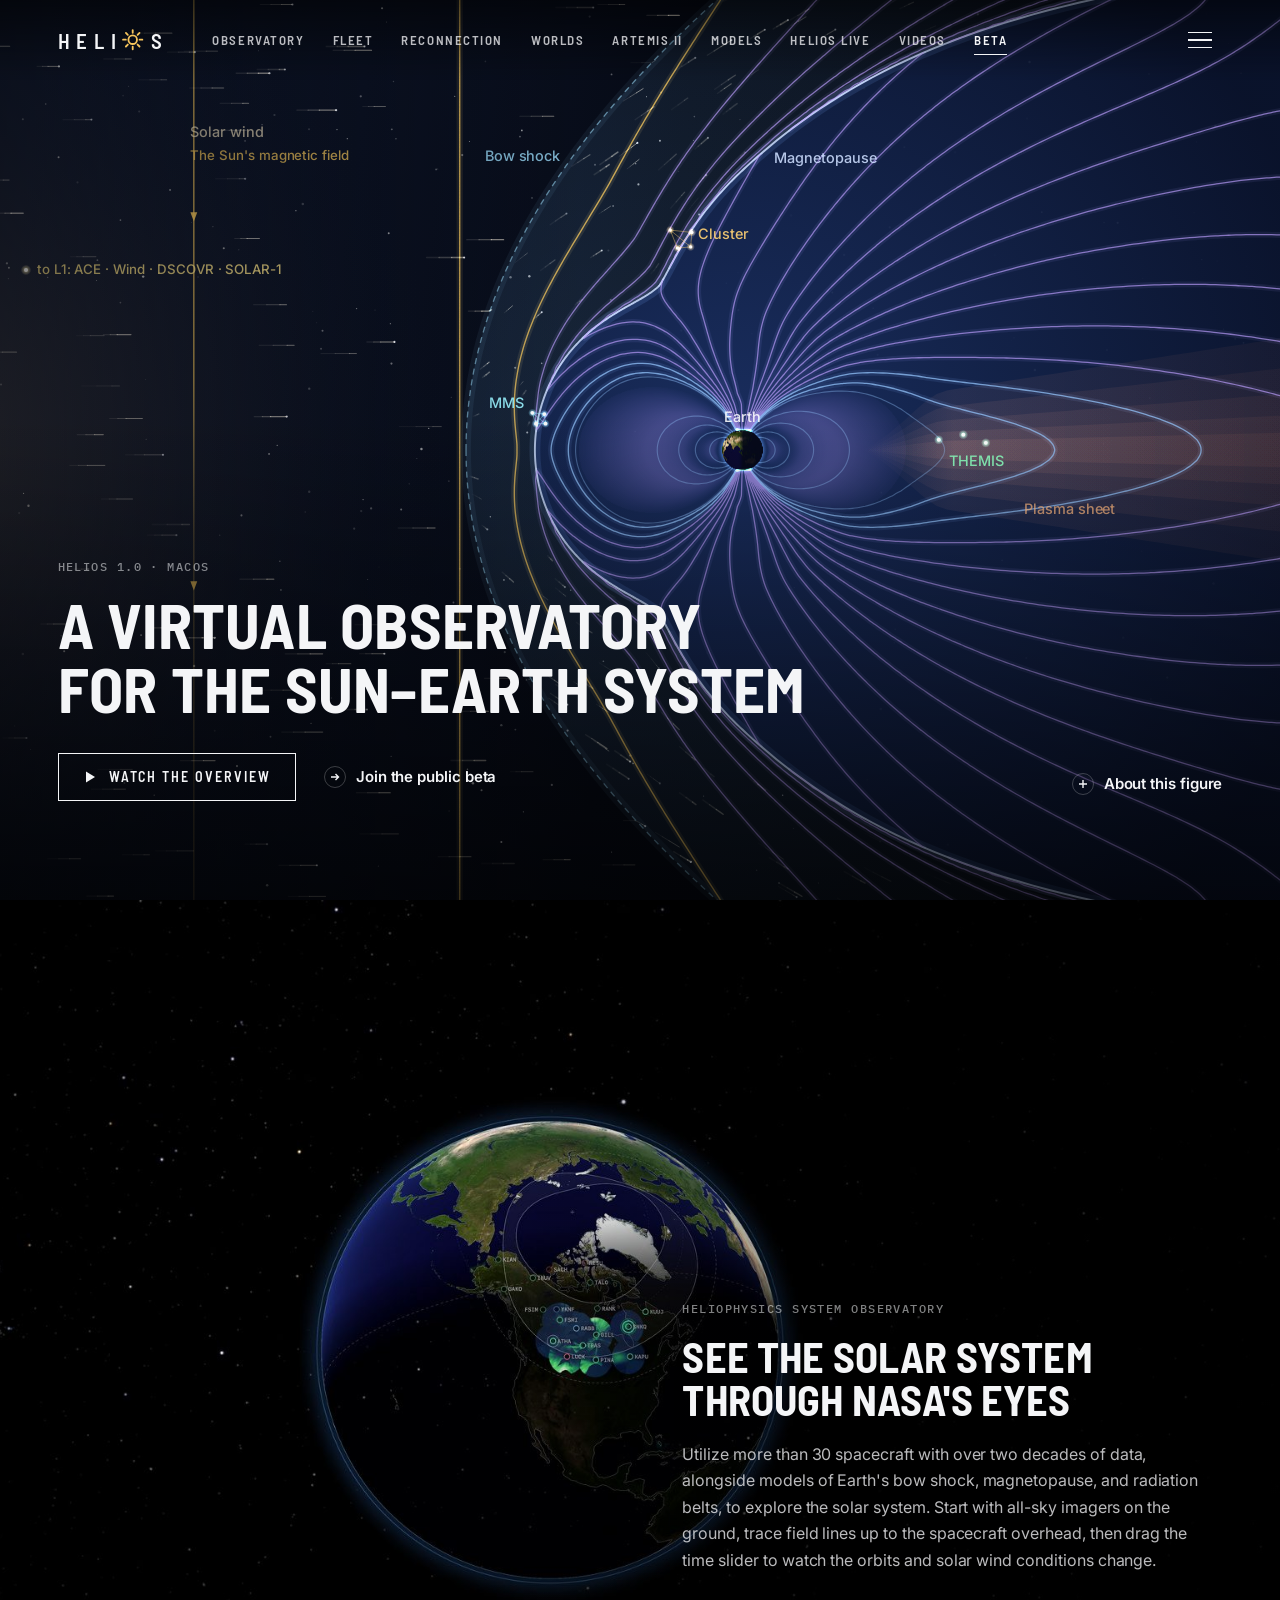
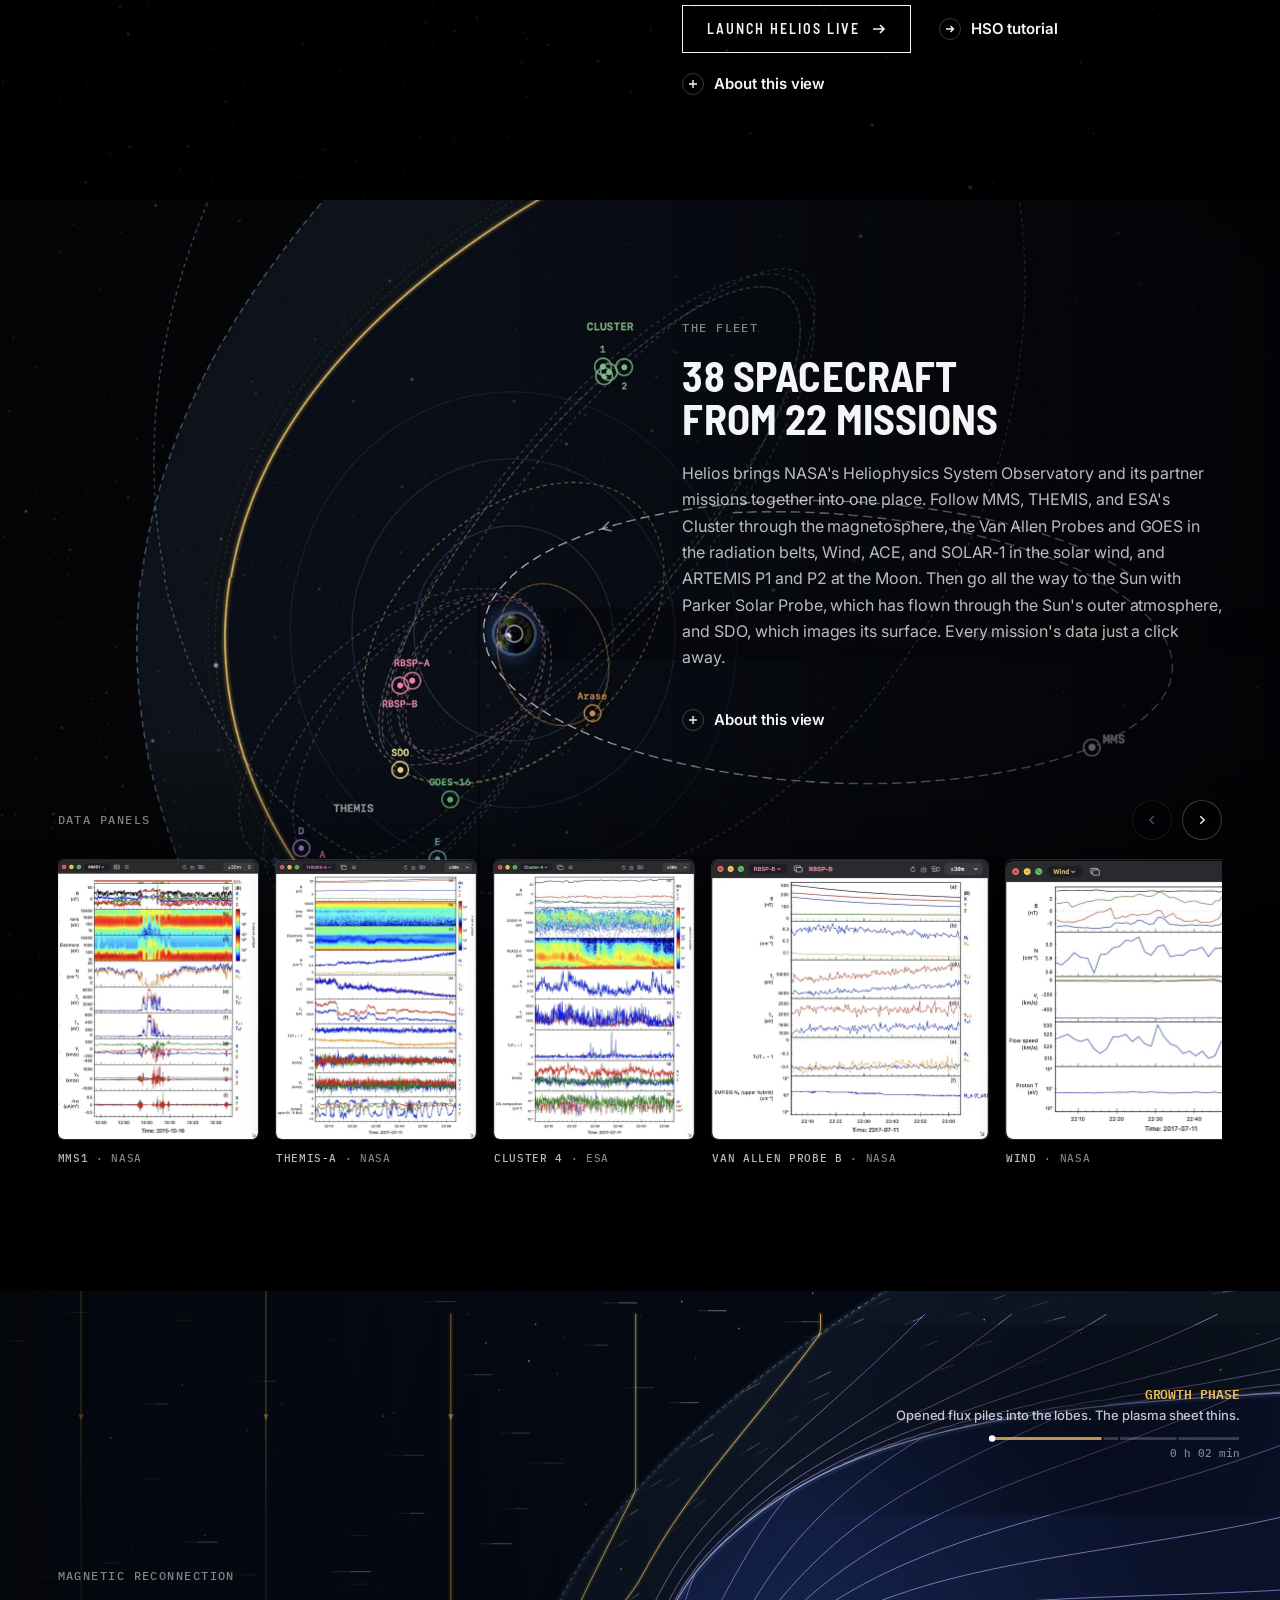
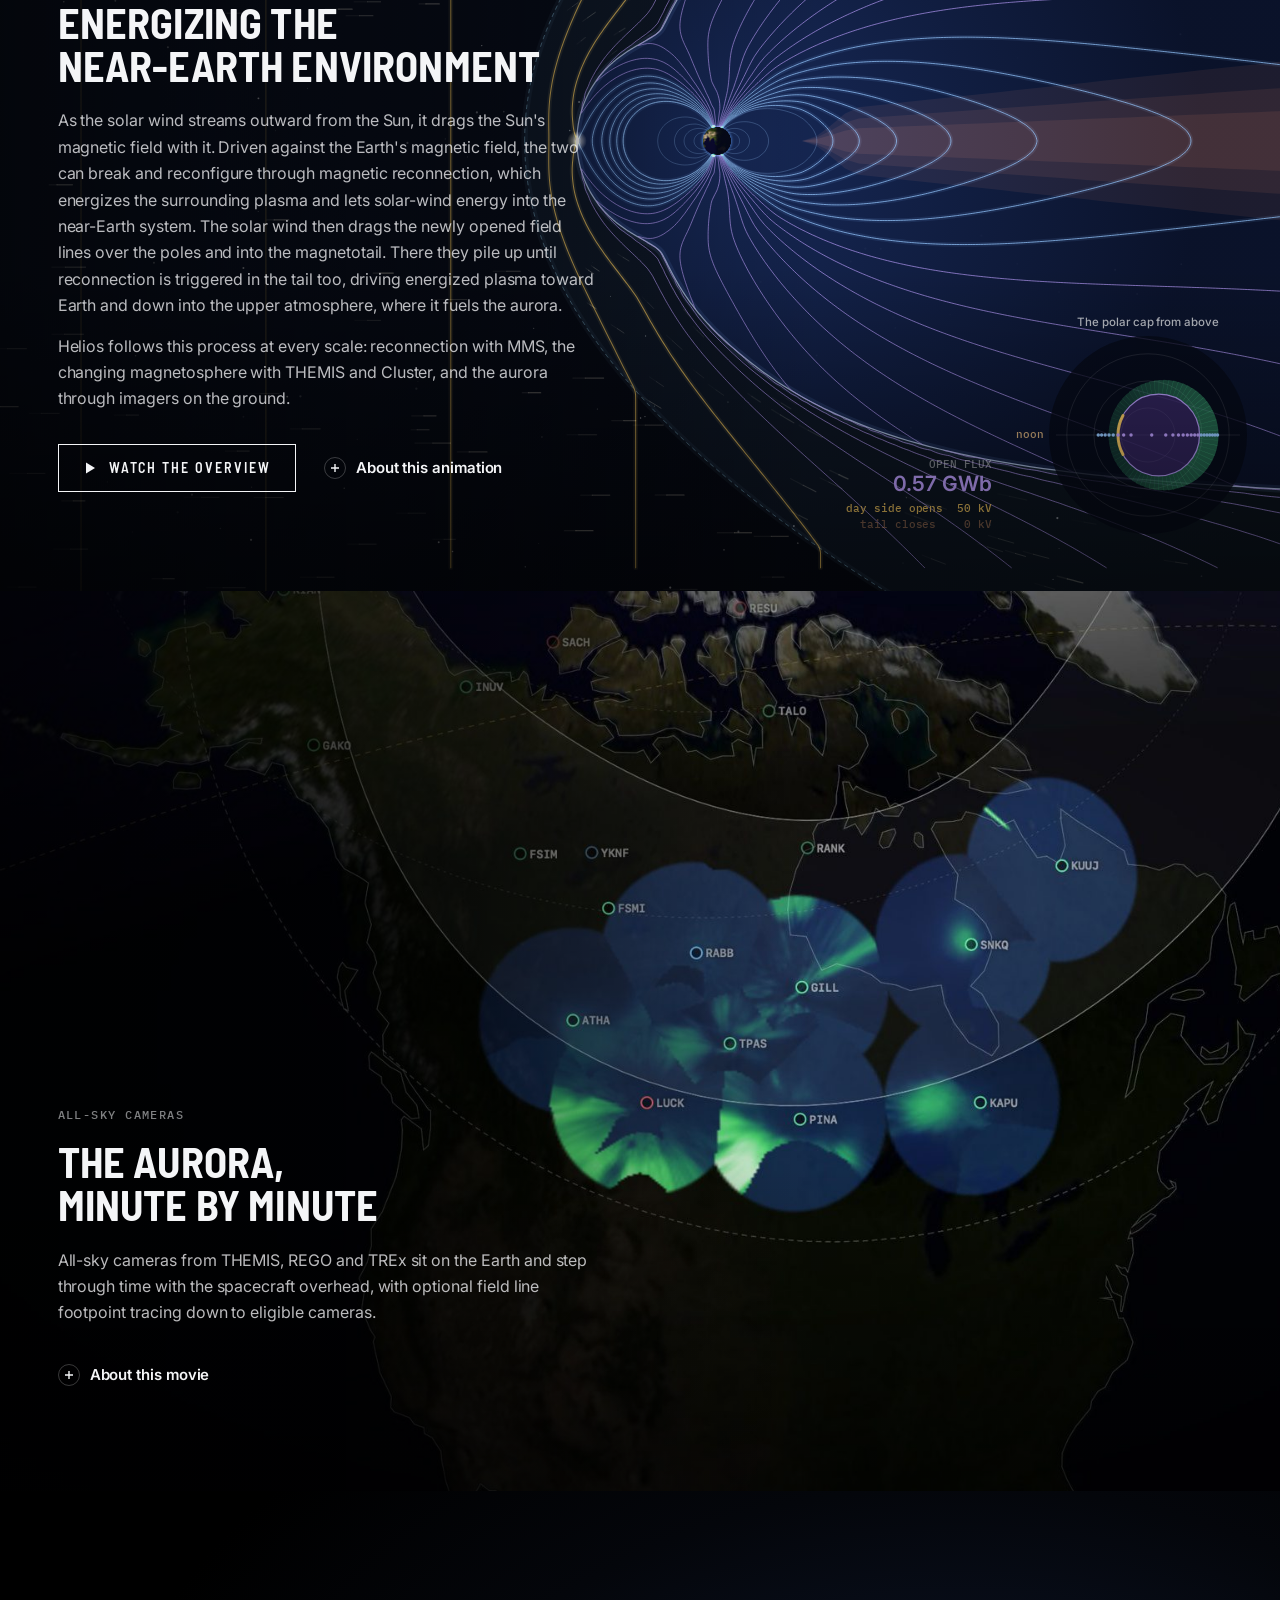
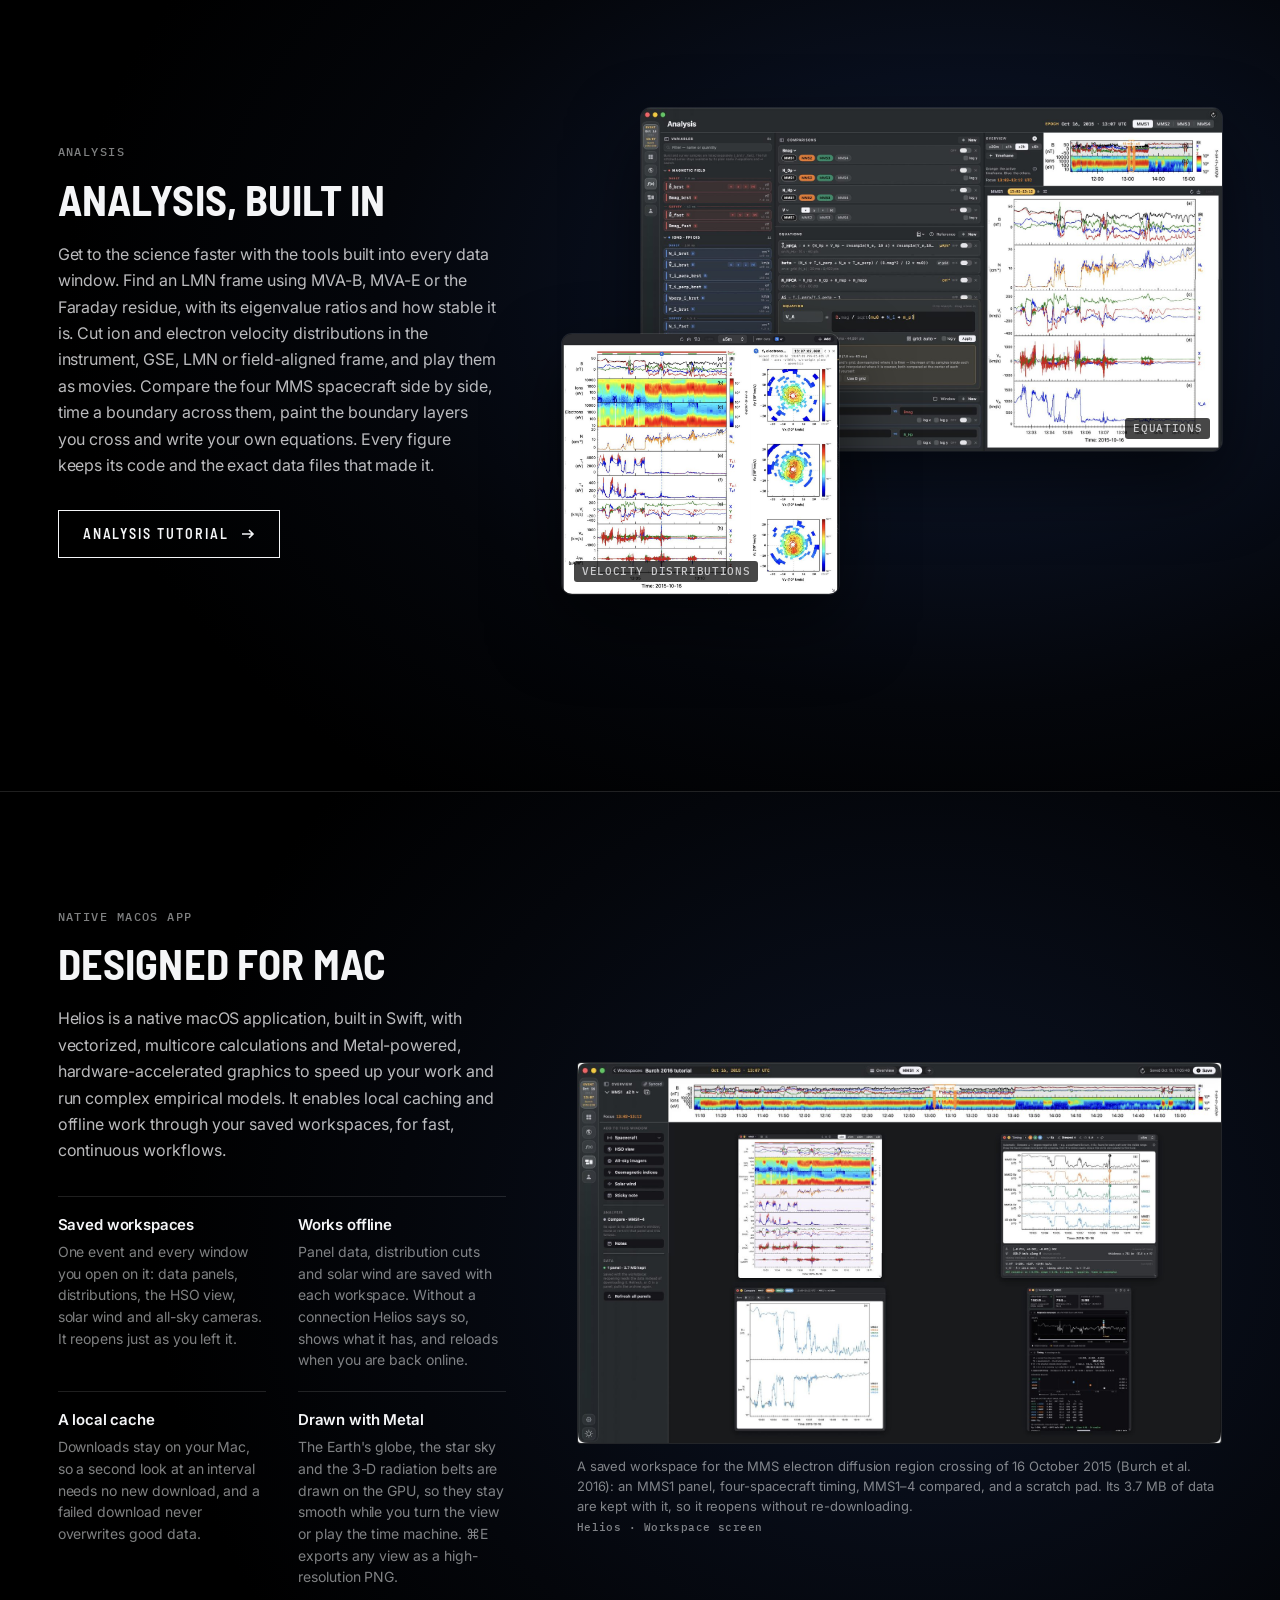
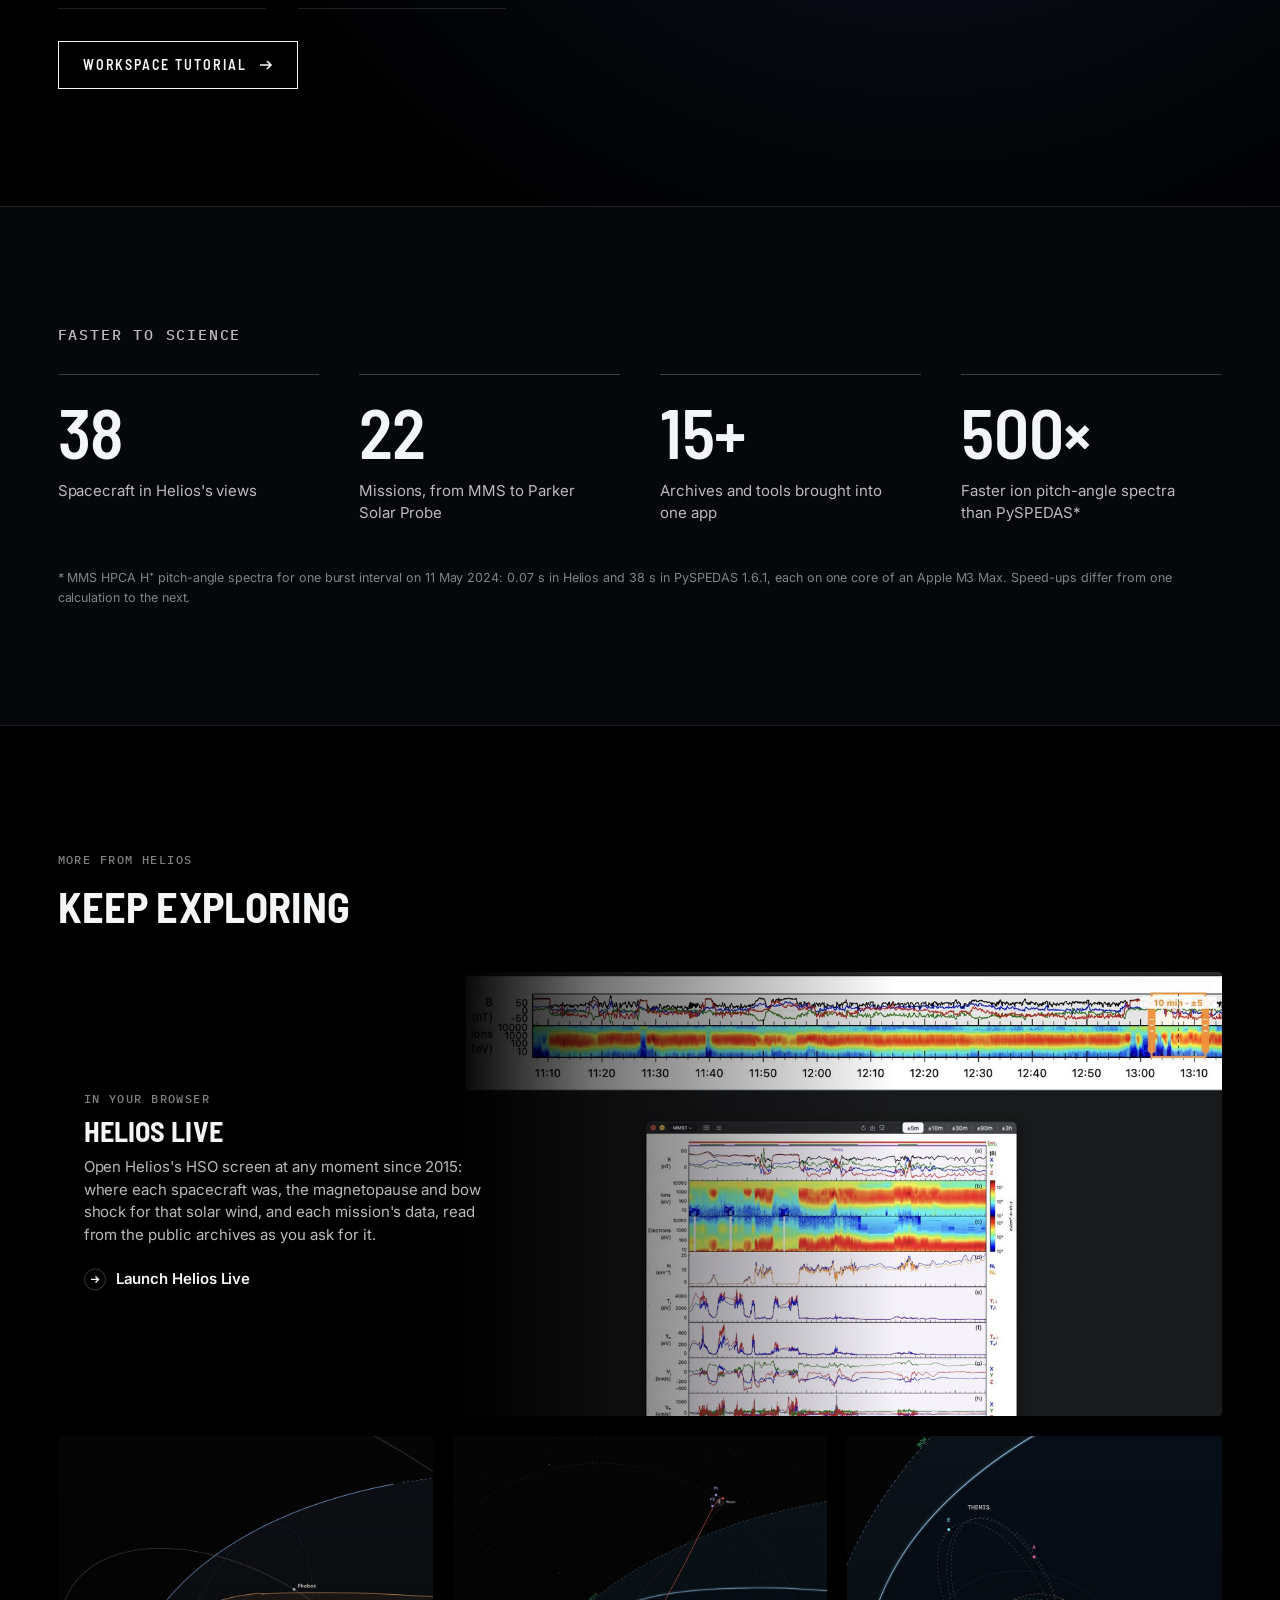
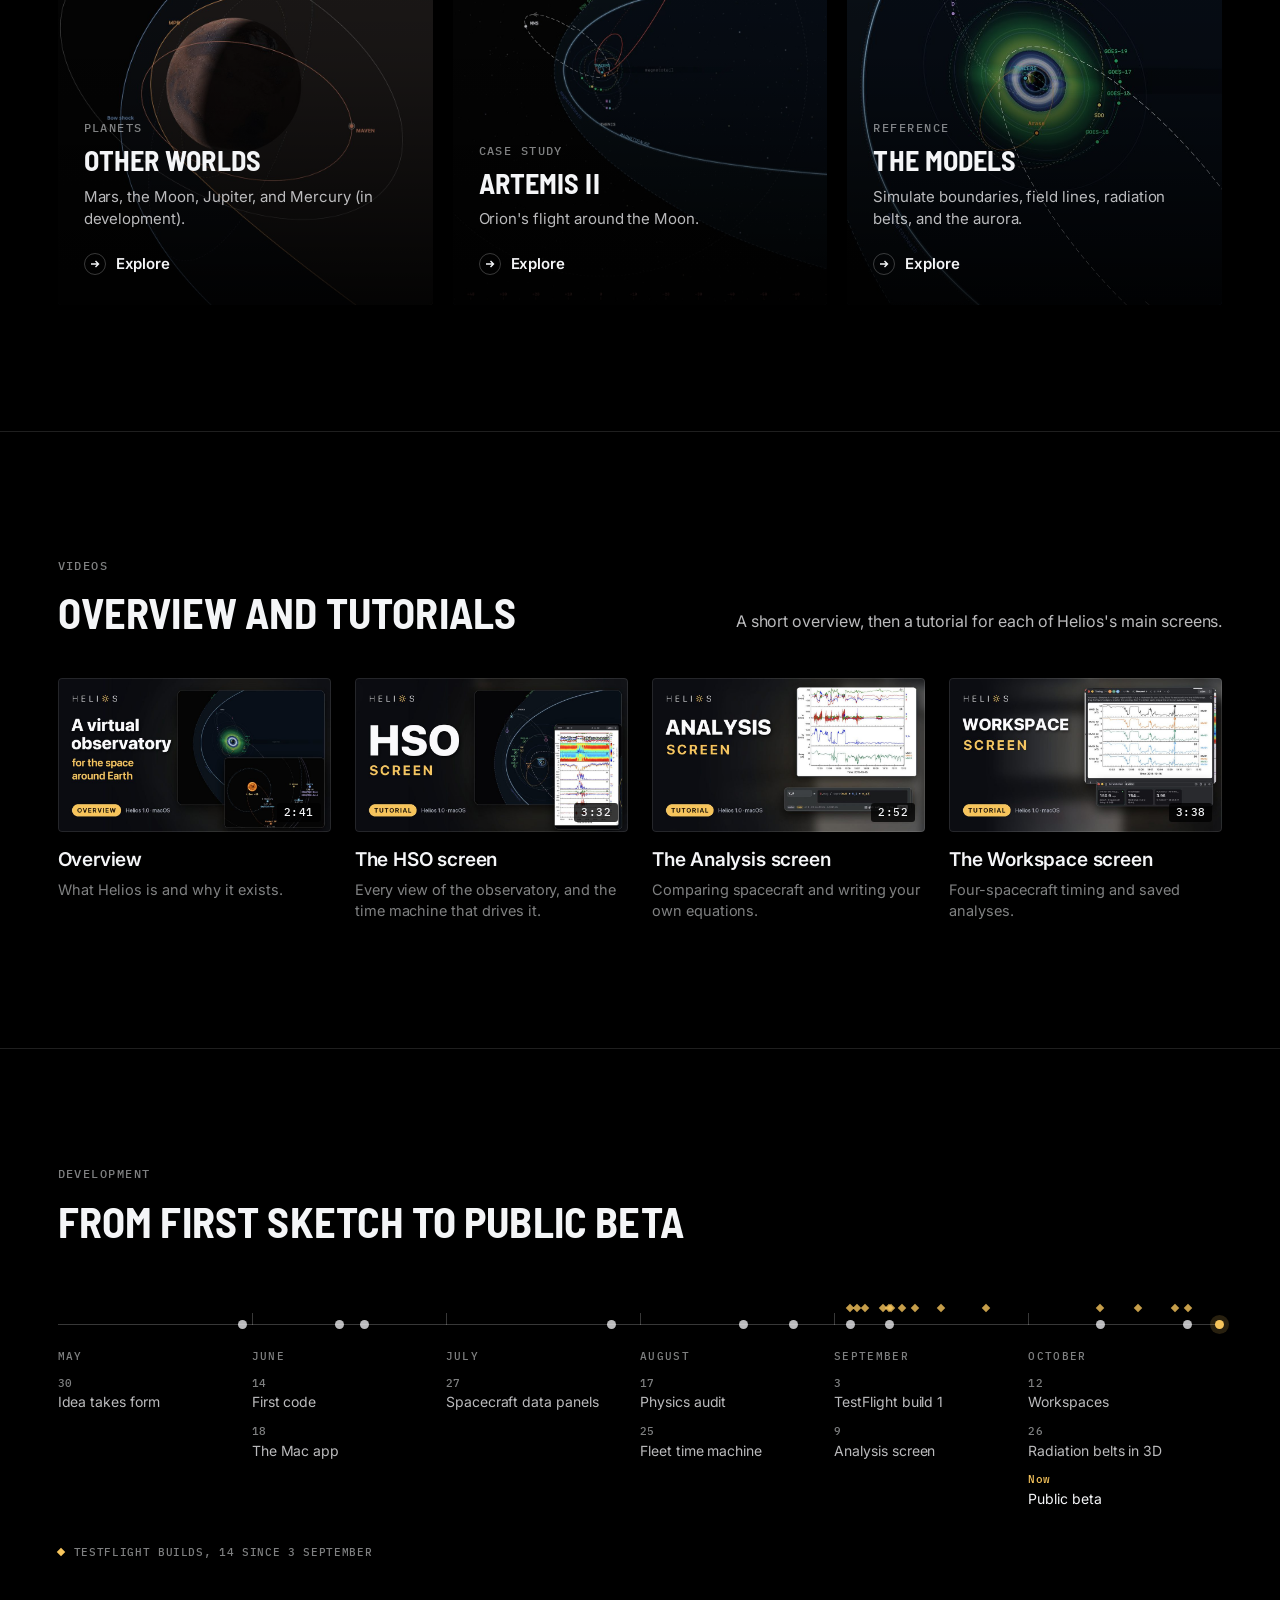
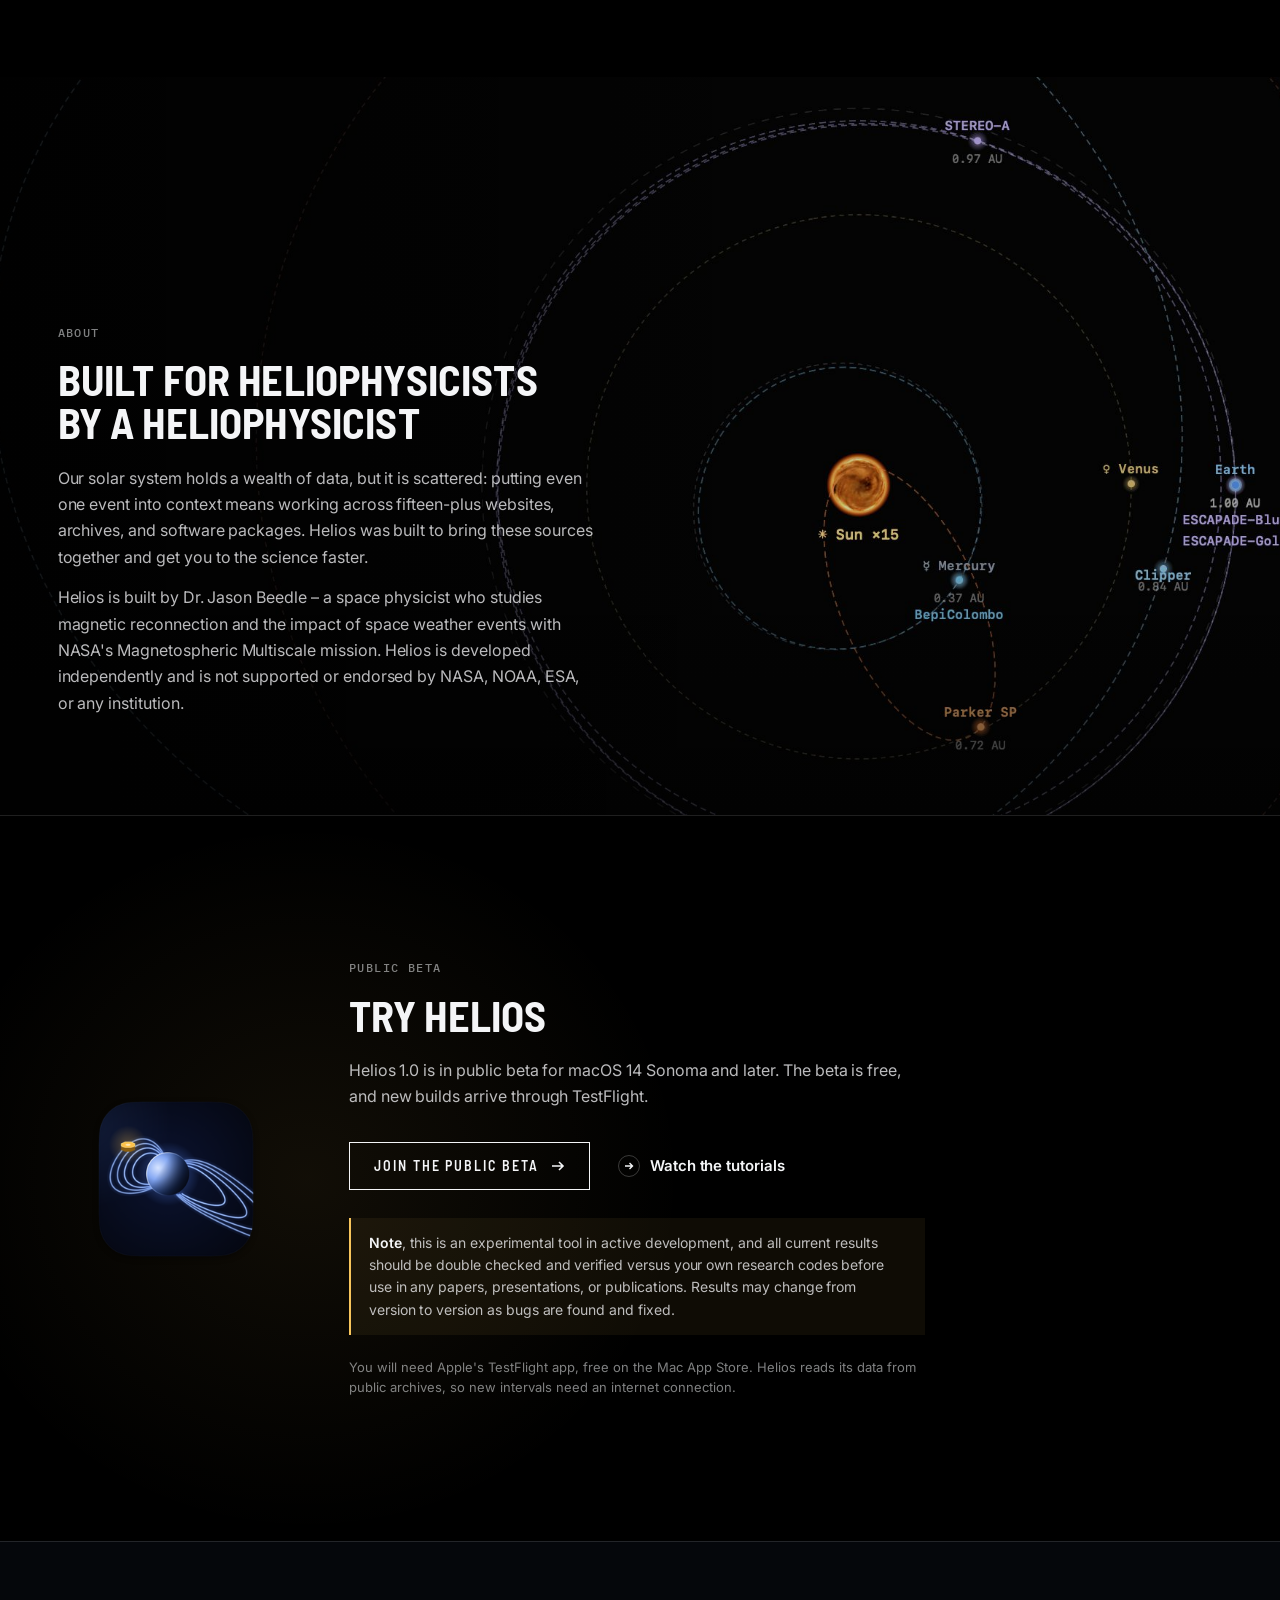
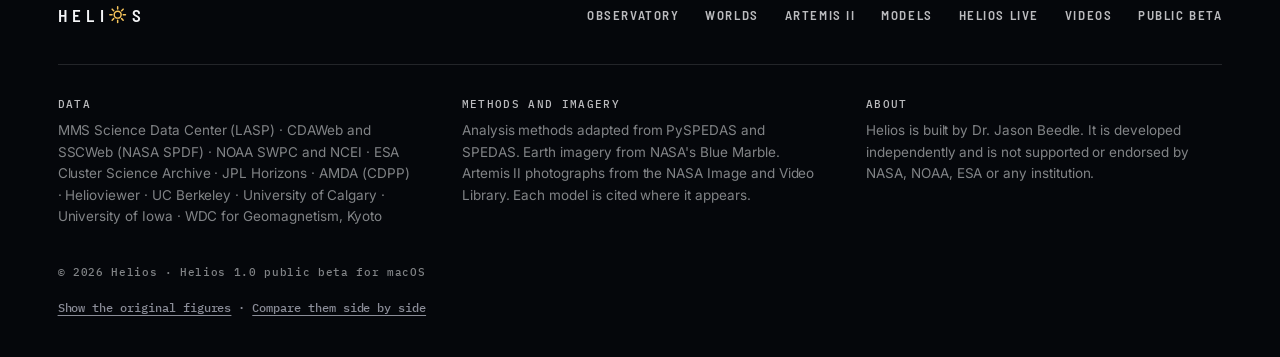
==== commit 36b65a43: "Second-generation figures: a shared model of the noon–midnight plane, the hero and the reconnection " ====
--- a/index.html
+++ b/index.html
@@ -23,7 +23,7 @@
   <link rel="preconnect" href="https://fonts.googleapis.com">
   <link rel="preconnect" href="https://fonts.gstatic.com" crossorigin>
   <link rel="stylesheet" href="https://fonts.googleapis.com/css2?family=Barlow+Semi+Condensed:wght@600;700&family=IBM+Plex+Mono:wght@400;500&family=Inter:wght@400;500;600&display=swap">
-  <link rel="stylesheet" href="css/site.css?v=36">  <!-- /chrome:meta -->
+  <link rel="stylesheet" href="css/site.css?v=37">  <!-- /chrome:meta -->
   <link rel="preload" href="assets/data/hero-geometry.json" as="fetch" crossorigin>
 </head>
 <body>
@@ -84,7 +84,7 @@
         </div>
       </div>
       <div class="hero-note reveal d2">
-        <div class="note" id="note-hero"><div><p>The noon–midnight plane seen from dusk, for a solar-wind pressure of 2&nbsp;nPa and an IMF B<sub>z</sub> of −3&nbsp;nT. Magnetopause: Lin et al. (2010), with the Petrinec &amp; Russell (1996) tail. Bow shock: Jelínek et al. (2012). Field lines: IGRF and T89. Auroral oval: Starkov, at Kp&nbsp;3. The solar wind slows in the magnetosheath. Spacecraft are placed to show where each mission works.</p></div></div>
+        <div class="note" id="note-hero"><div><p data-gfx="classic">The noon–midnight plane seen from dusk, for a solar-wind pressure of 2&nbsp;nPa and an IMF B<sub>z</sub> of −3&nbsp;nT. Magnetopause: Lin et al. (2010), with the Petrinec &amp; Russell (1996) tail. Bow shock: Jelínek et al. (2012). Field lines: IGRF and T89. Auroral oval: Starkov, at Kp&nbsp;3. The solar wind slows in the magnetosheath. Spacecraft are placed to show where each mission works.</p><p data-gfx="new">The noon–midnight plane seen from dusk, for a solar-wind pressure of 2&nbsp;nPa, an IMF B<sub>z</sub> of −3&nbsp;nT and Kp&nbsp;3. Magnetopause: Lin et al. (2010), with the Petrinec &amp; Russell (1996) tail. Bow shock: Jelínek et al. (2012). The solar wind takes the Rankine–Hugoniot jump at the shock and flows round the magnetopause; its field lines (gold) ride with it, since each is drawn as the set of parcels that left together. Every field line is a contour of one flux function, so none can cross: they reconnect at the nose, are carried over the poles as open lines (violet) and return as closed ones (blue). Faint closed lines near Earth take no part. The violet glow is AE-8's outer radiation belt; the oval is Starkov's, and its poleward edge is where the open field ends. A kinematic model, not a simulation: in three dimensions about one line in eight reconnects and the rest slide round the flanks. Spacecraft are placed to show where each mission works.</p></div></div>
         <button class="link" aria-expanded="false" aria-controls="note-hero"><span class="ring"><svg viewBox="0 0 10 10" aria-hidden="true"><path d="M5 1v8M1 5h8" stroke="currentColor" stroke-width="1.4"/></svg></span>About this figure</button>
       </div>
     </section>
@@ -134,7 +134,7 @@
     </section>
 
     <section class="panel" id="reconnection">
-      <div class="media"><video muted loop playsinline preload="none" poster="assets/video/dungey-poster.jpg" data-src="assets/video/dungey.mp4"></video></div>
+      <div class="media"><video data-gfx="classic" muted loop playsinline preload="none" poster="assets/video/dungey-poster.jpg" data-src="assets/video/dungey.mp4"></video><canvas data-gfx="new" id="fig-dungey" role="img" aria-label="The Dungey cycle with a substorm: the solar wind's field reconnects with Earth's at the nose, the opened field loads the tail, and a new X-line in the tail closes it again"></canvas></div>
       <div class="copy">
         <span class="eyebrow reveal">Magnetic reconnection</span>
         <h2 class="reveal d1">Energizing the <span class="nowrap">near-Earth</span> environment</h2>
@@ -144,7 +144,7 @@
           <button class="btn" data-play="overview"><svg viewBox="0 0 14 14" aria-hidden="true"><path d="M3 1.5v11l9-5.5z" fill="currentColor"/></svg>Watch the overview</button>
           <button class="link" aria-expanded="false" aria-controls="note-dungey"><span class="ring"><svg viewBox="0 0 10 10" aria-hidden="true"><path d="M5 1v8M1 5h8" stroke="currentColor" stroke-width="1.4"/></svg></span>About this animation</button>
         </div>
-        <div class="note" id="note-dungey"><div><p>The Dungey cycle (Dungey 1961) with a substorm, in the noon–midnight plane, the Sun to the left. Gold lines are the Sun's southward field, pale blue lines Earth's closed field, and violet lines open field. Reconnection at the nose opens field lines, and the solar wind lays them along the tail lobes. As the lobes fill they squeeze the plasma sheet (orange) and the current sheet at its center. Then a near-Earth X-line forms. The oldest open lines reconnect there: the closed parts snap back toward Earth, the cut-loose parts fly off down the tail, and plasma jets earthward along the field into the auroral oval. A schematic; no field line crosses another.</p></div></div>
+        <div class="note" id="note-dungey"><div><p data-gfx="classic">The Dungey cycle (Dungey 1961) with a substorm, in the noon–midnight plane, the Sun to the left. Gold lines are the Sun's southward field, pale blue lines Earth's closed field, and violet lines open field. Reconnection at the nose opens field lines, and the solar wind lays them along the tail lobes. As the lobes fill they squeeze the plasma sheet (orange) and the current sheet at its center. Then a near-Earth X-line forms. The oldest open lines reconnect there: the closed parts snap back toward Earth, the cut-loose parts fly off down the tail, and plasma jets earthward along the field into the auroral oval. A schematic; no field line crosses another.</p><p data-gfx="new">The Dungey cycle (Dungey 1961) with a substorm, in the noon–midnight plane, the Sun to the left, drawn as you watch. Gold lines are the Sun's southward field, pale blue lines Earth's closed field, violet lines open field, and orange lines field cut loose from both. Every line is a contour of one flux function and each carries the same flux, so none can cross and the number of violet lines is the open flux. Dayside reconnection adds to it and tail reconnection takes from it (Cowley &amp; Lockwood 1992): through the growth phase the lobes fill and the plasma sheet thins, then an X-line forms about 22&nbsp;R<sub>E</sub> down the tail, pinches off a plasmoid (Hones 1979) and closes open flux nearly three times faster than the day side opens it. The inset is the northern polar cap from above, with the feet of the same field lines crossing it. The loop is about three hours at a dayside voltage of 50&nbsp;kV; the solar wind is drawn slower than that scale, and in three dimensions only about one of its field lines in eight reconnects. A kinematic model, not a simulation.</p></div></div>
       </div>
     </section>
 
@@ -326,8 +326,7 @@
     </video>
   </dialog>
 
-  <script src="js/figkit.js?v=36"></script>
-  <script src="js/hero.js?v=36"></script>
+  <script src="js/gfx/switch.js?v=37" data-new="js/figkit.js js/gfx/core.js js/gfx/meridian.js js/gfx/hero.js js/gfx/dungey.js" data-classic="js/figkit.js js/hero.js"></script>
   <script src="js/site.js?v=36"></script>
 </body>
 </html>
--- a/css/site.css
+++ b/css/site.css
@@ -1011,3 +1011,11 @@
 .fw-info-card .fi-go:hover { background: #006a00; }
 .fw-info-card p:last-child { margin-bottom: 0; }
 
+/* ── two generations of figures (js/gfx/switch.js): the set not shown is removed; until then the first is hidden ── */
+[data-gfx="classic"] { display: none; }
+html[data-gfx-mode="classic"] [data-gfx="classic"] { display: revert; }
+html[data-gfx-mode="classic"] [data-gfx="new"] { display: none; }
+.gfx-switch-row { margin: 18px 0 0; color: var(--muted, #8b8d98); font: 500 12px/1.5 "IBM Plex Mono", ui-monospace, Menlo, monospace; }
+.gfx-switch-row a { color: inherit; text-decoration: underline; text-underline-offset: 3px; }
+.gfx-switch-row a:hover { color: #f4f5f7; }
+
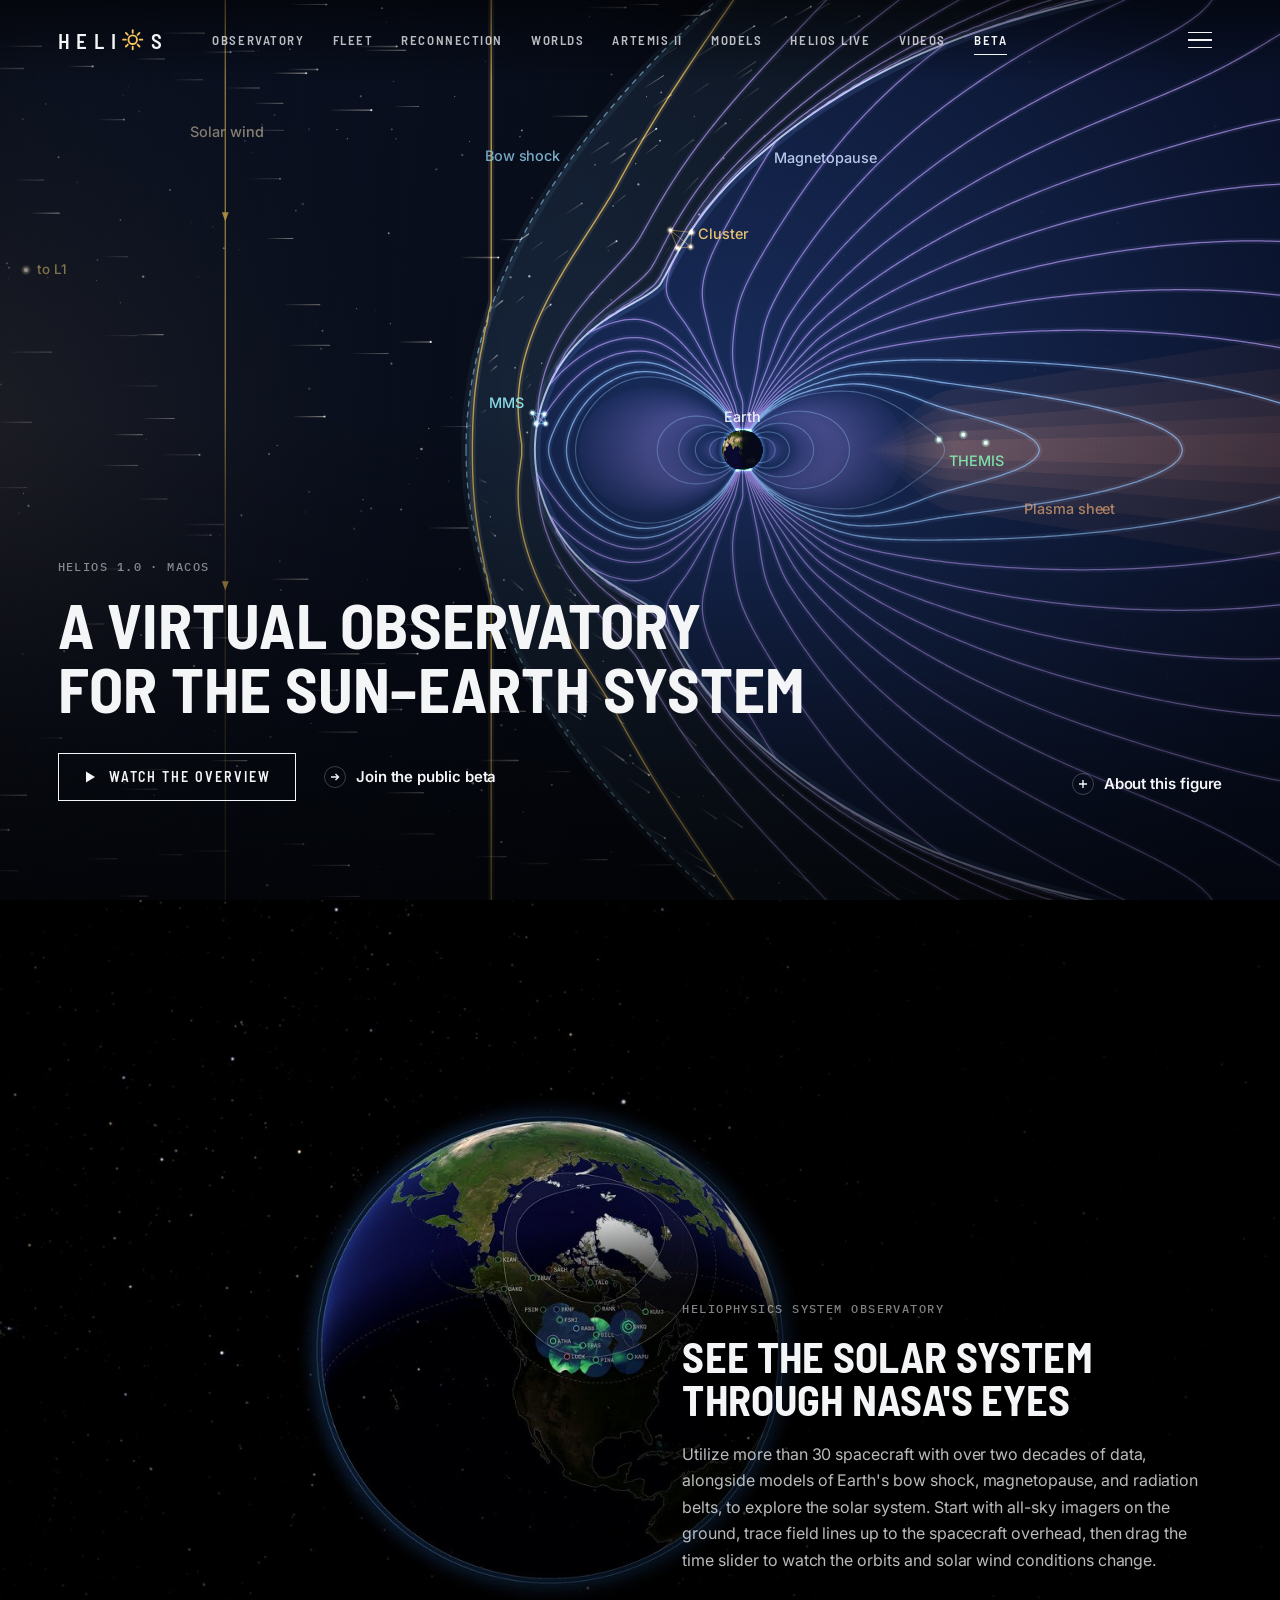
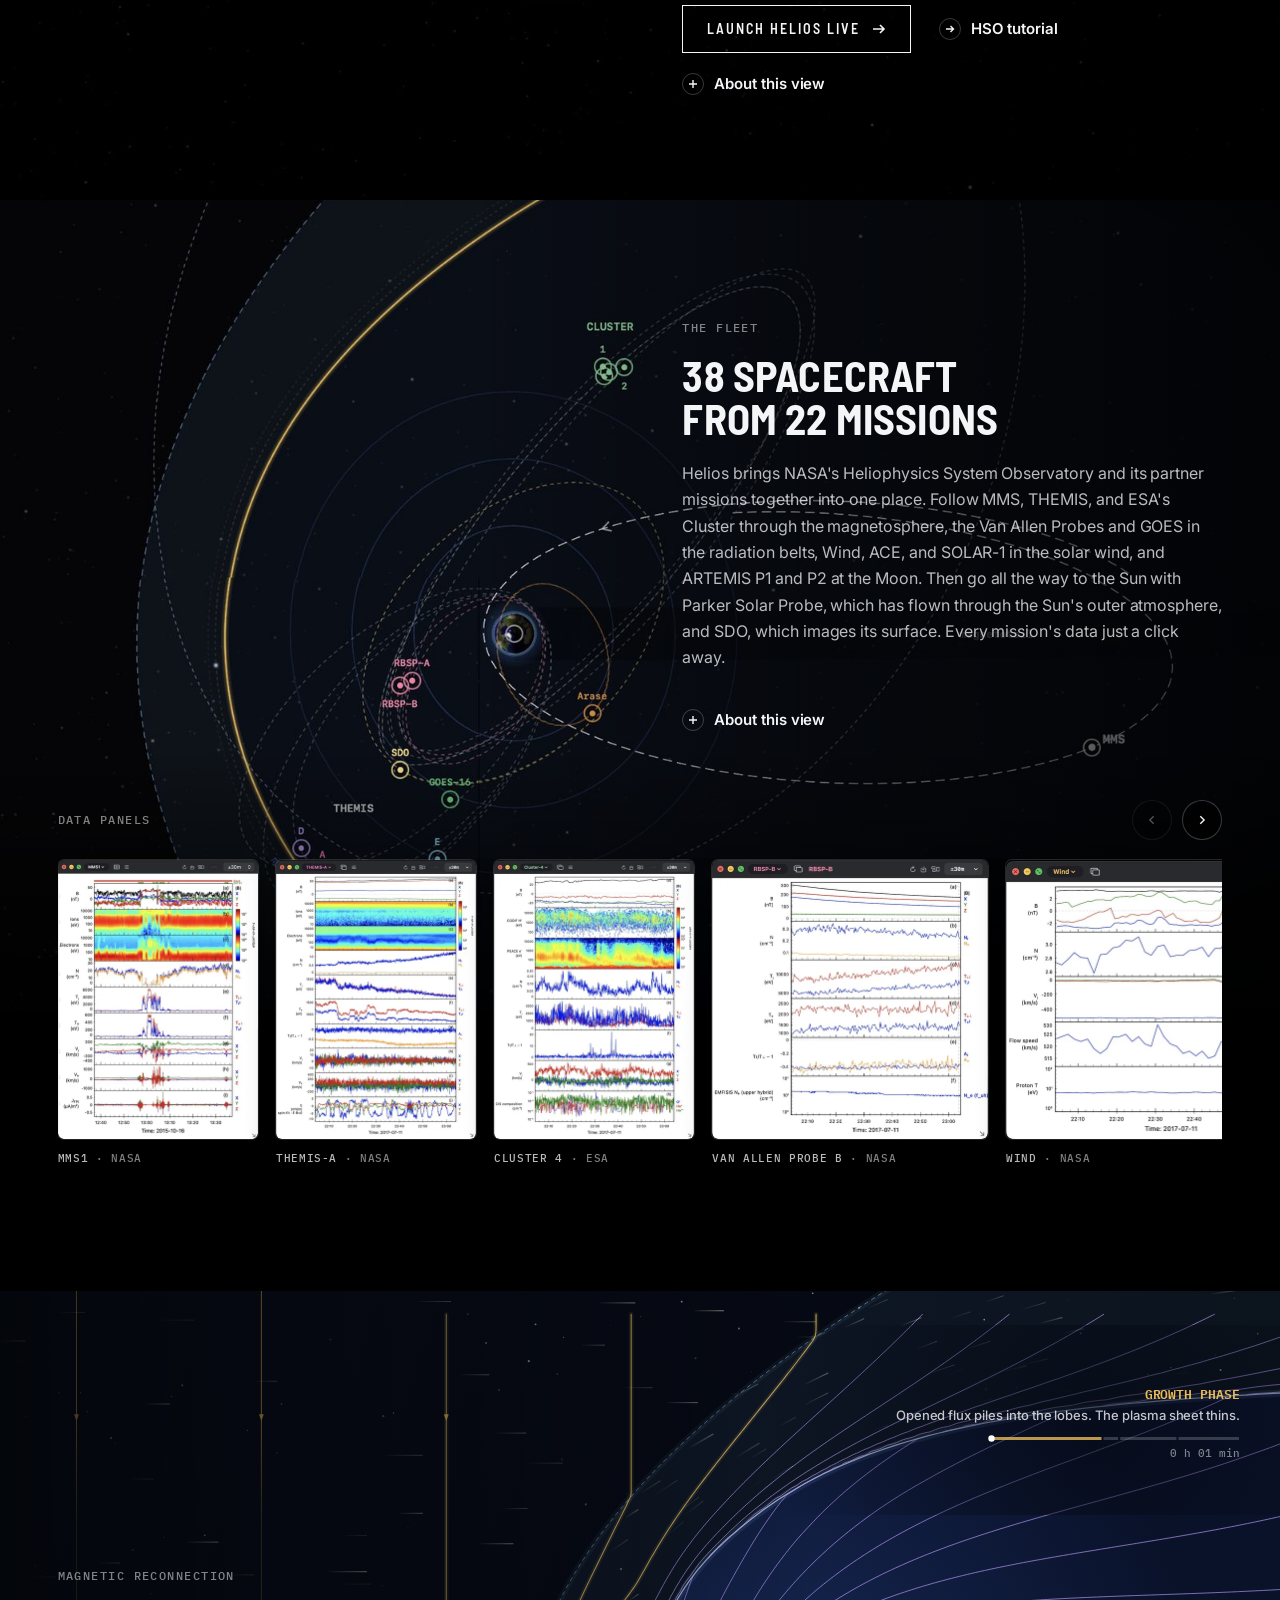
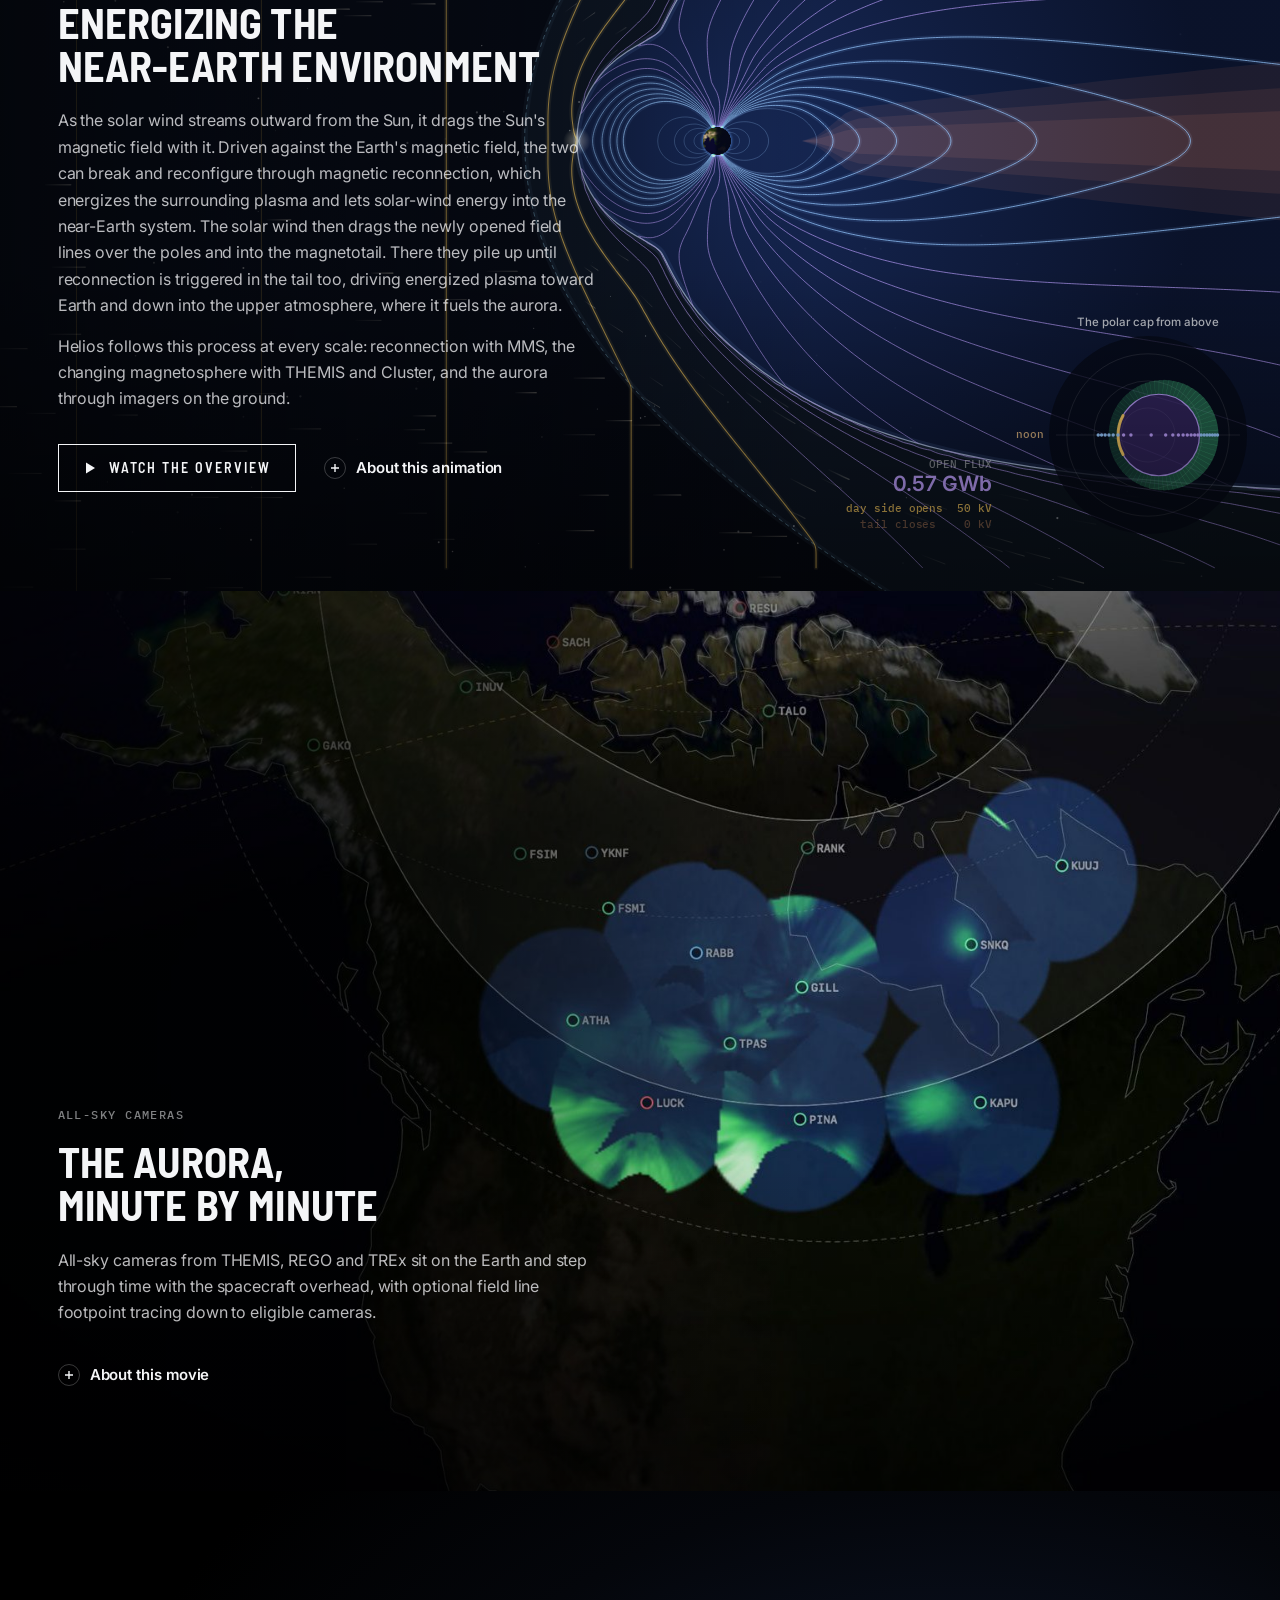
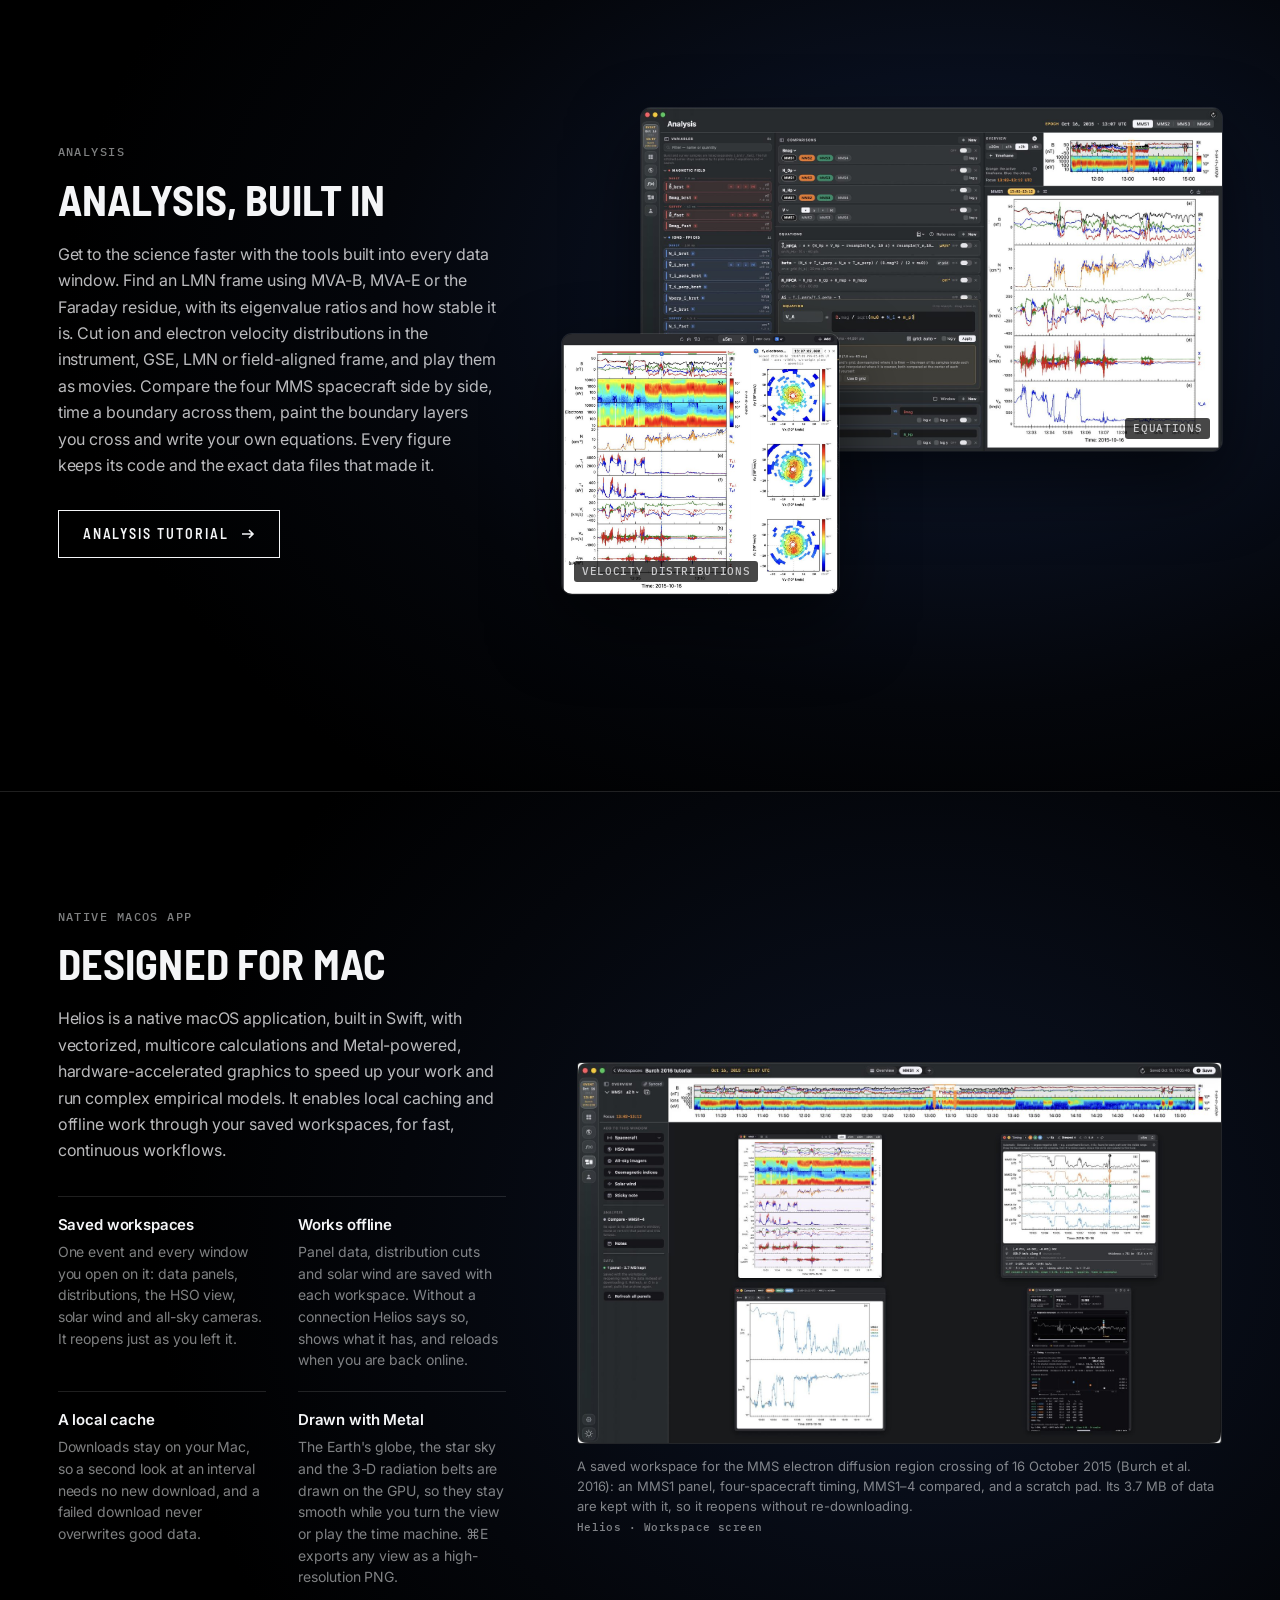
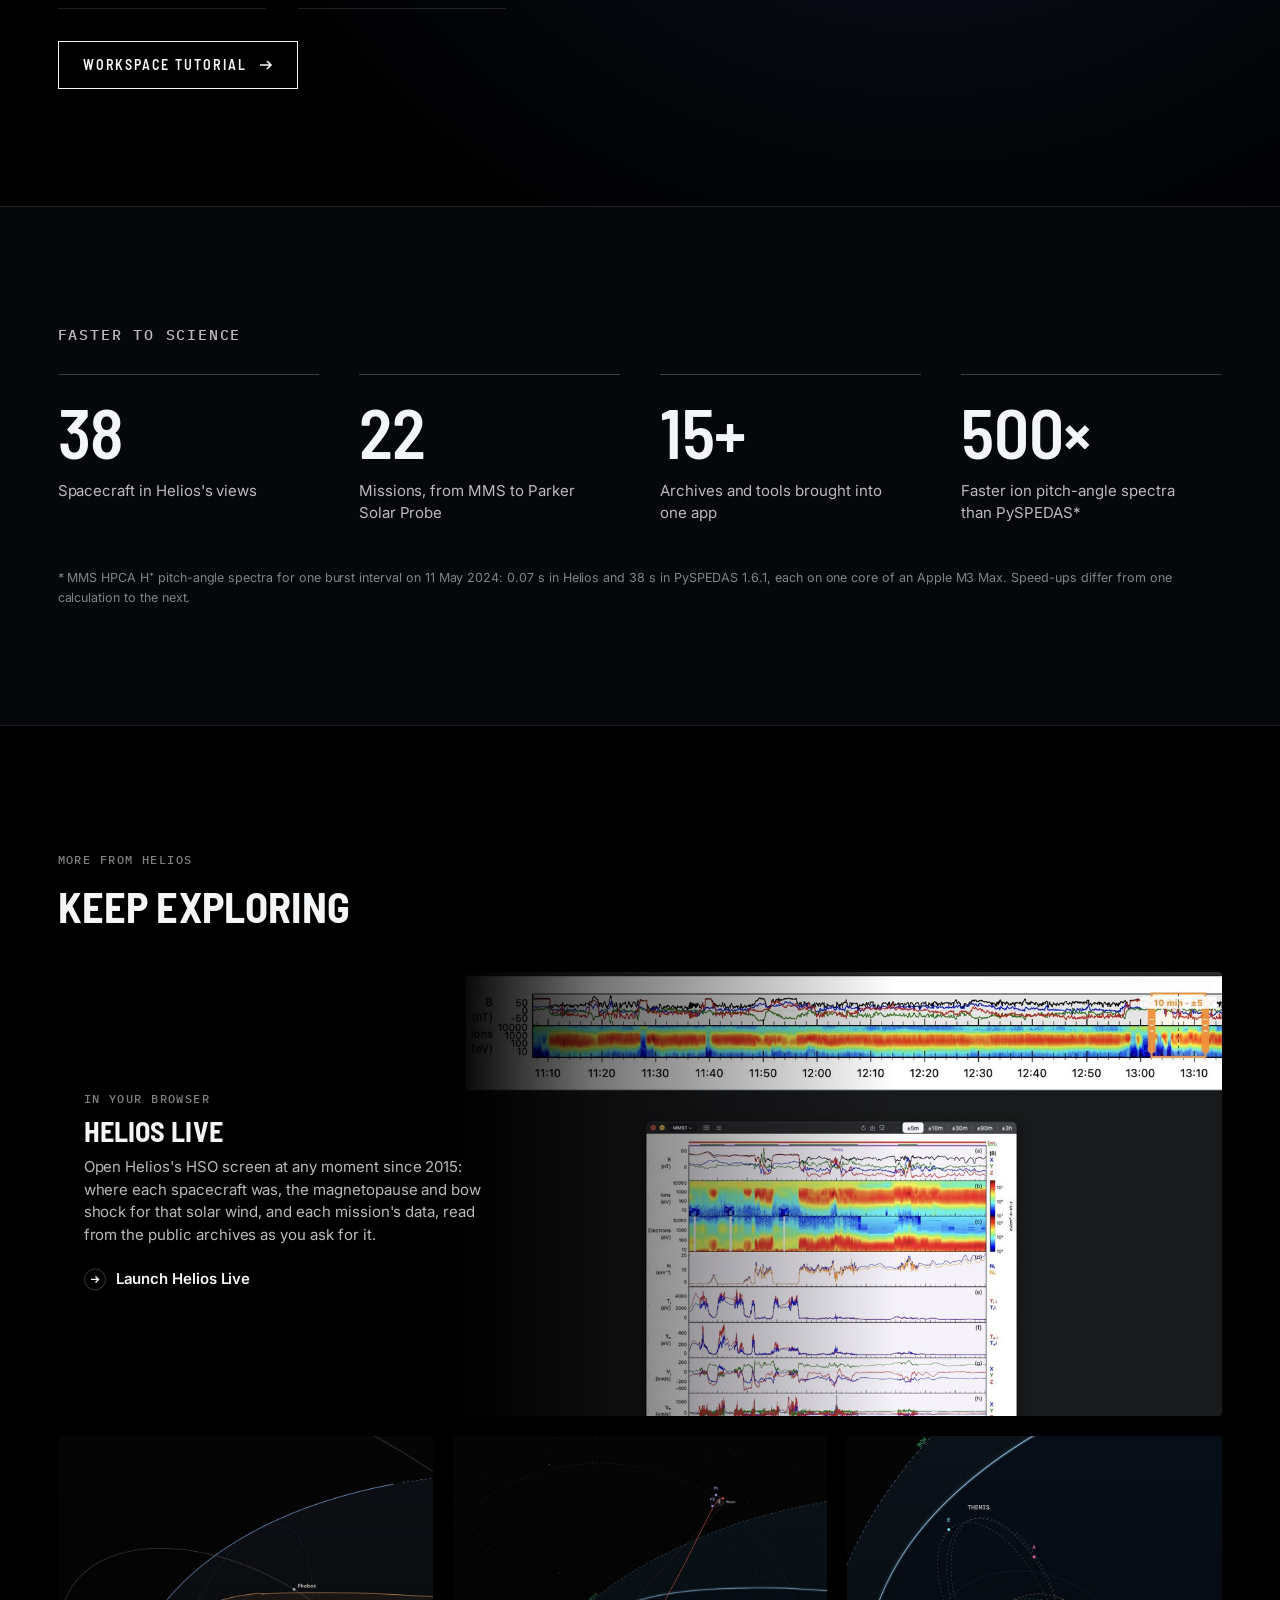
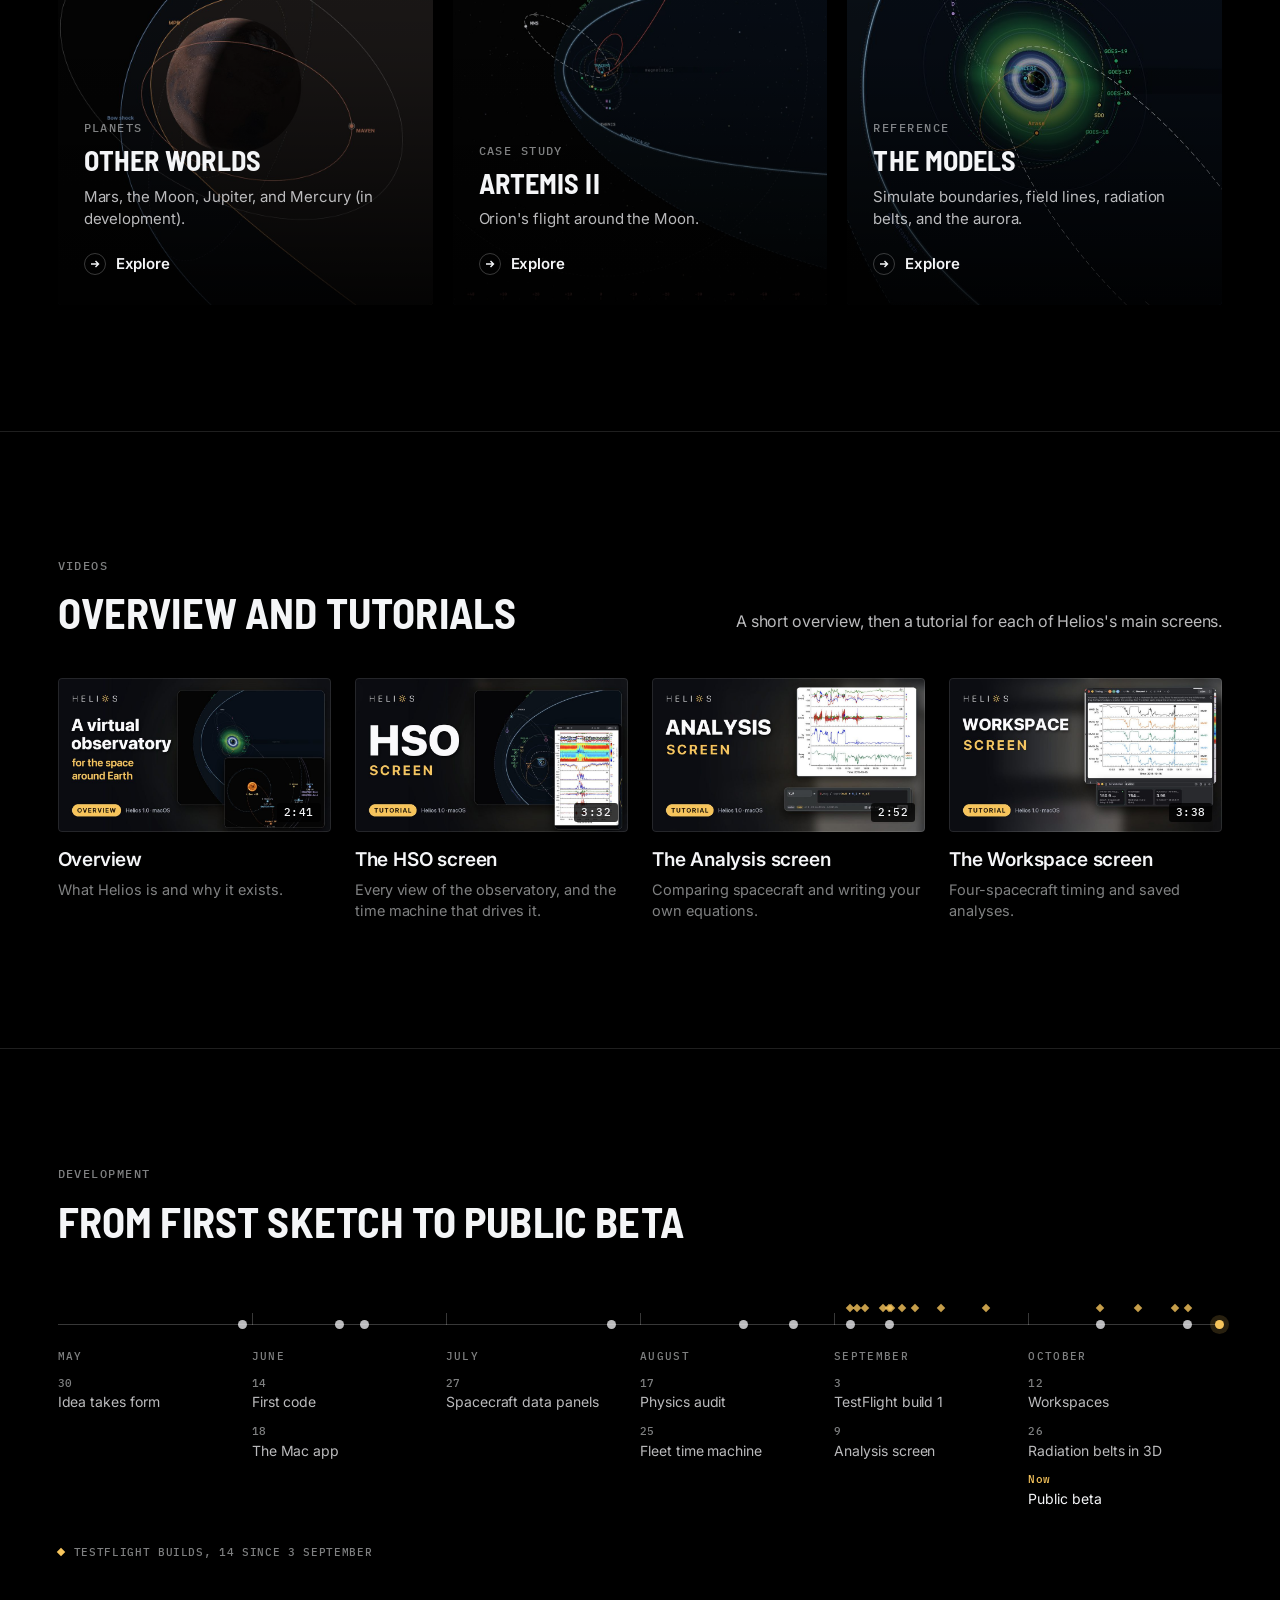
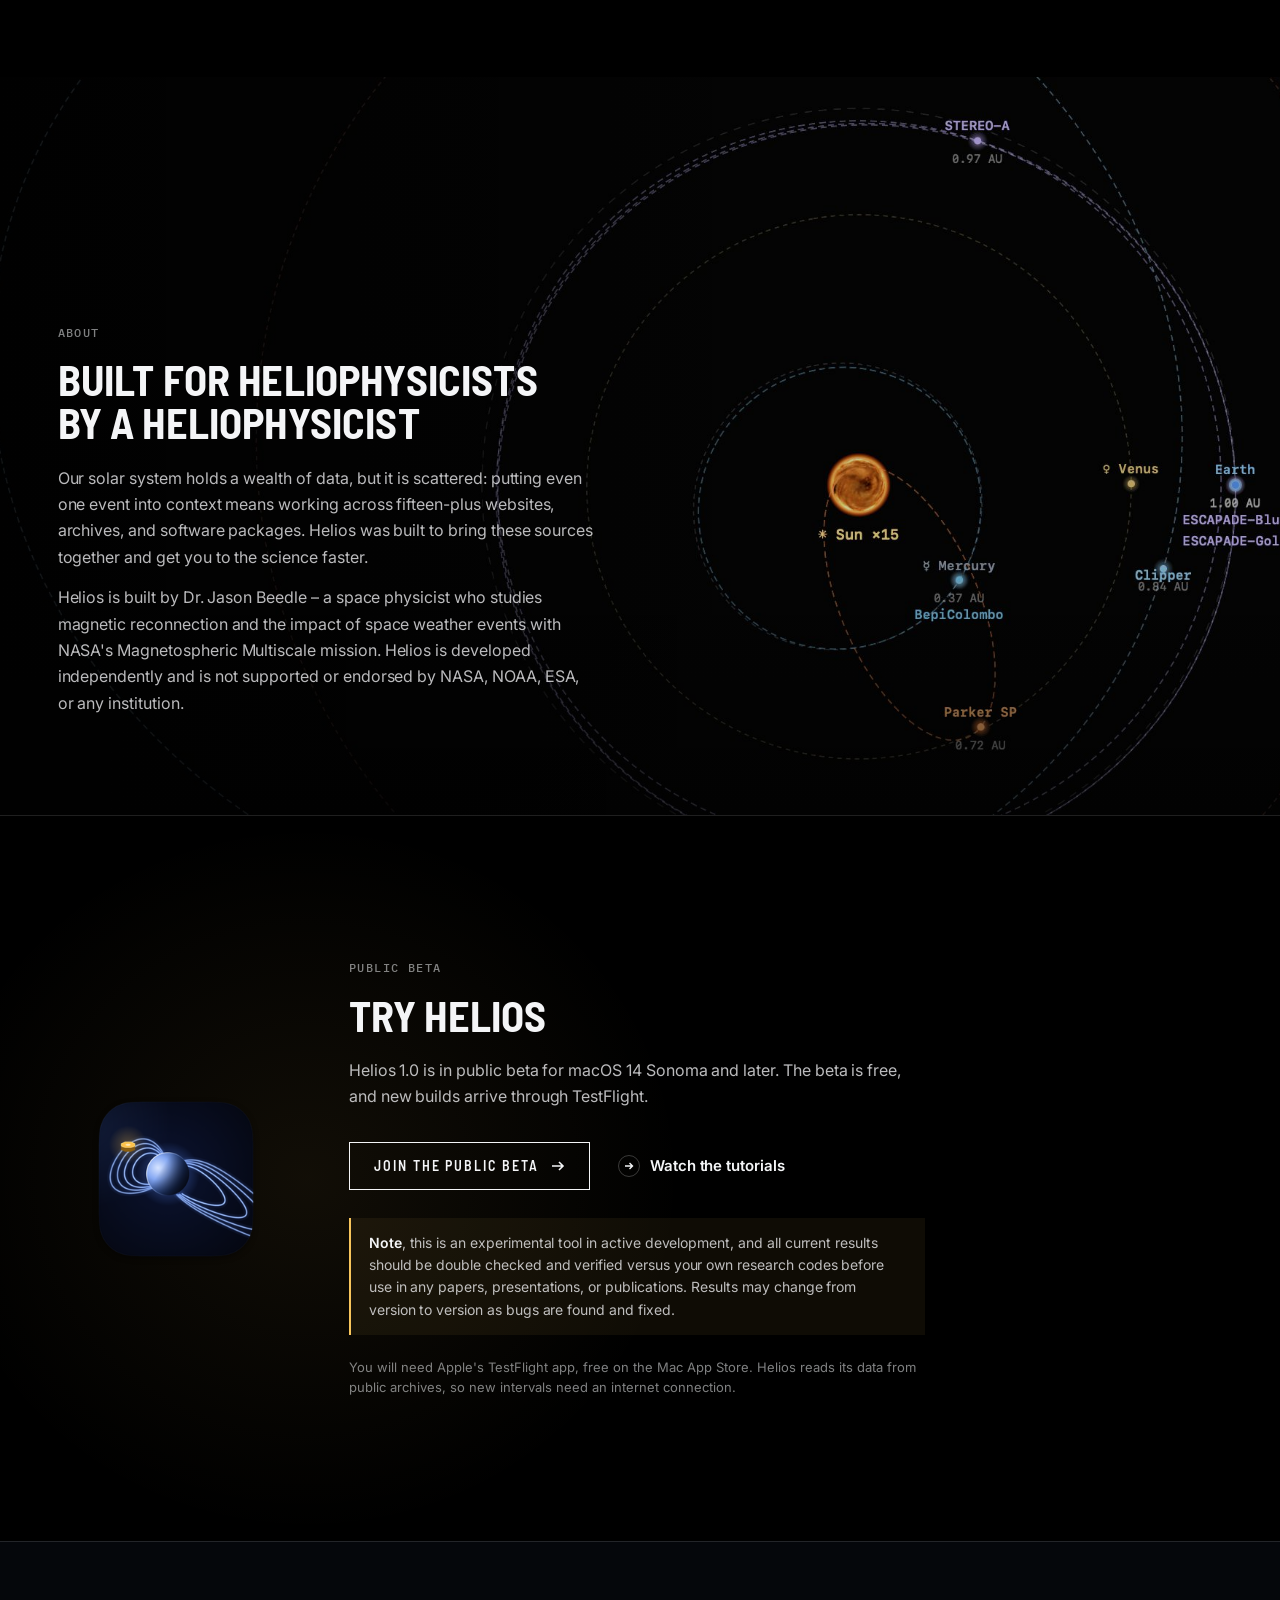
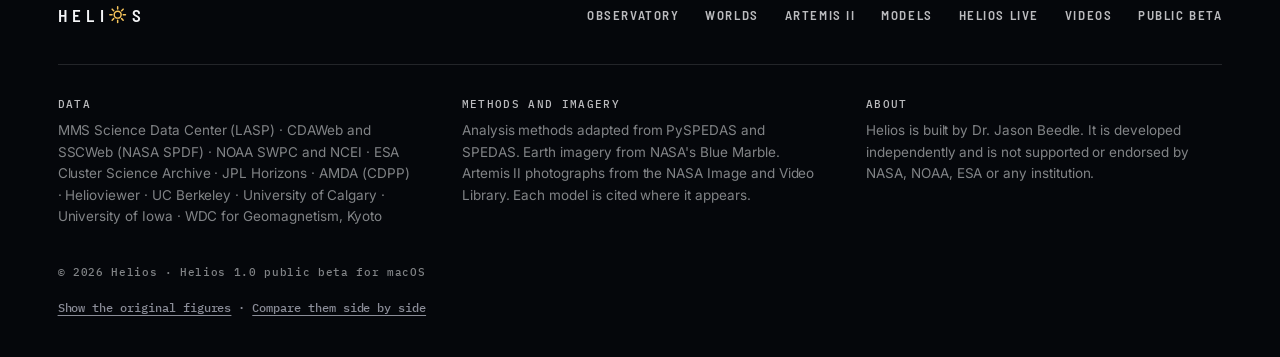
==== commit 6ce32826: "Streaks that glide between path samples; the hero's shorter solar-wind and L1 labels Each streak's h" ====
--- a/index.html
+++ b/index.html
@@ -326,7 +326,7 @@
     </video>
   </dialog>
 
-  <script src="js/gfx/switch.js?v=37" data-new="js/figkit.js js/gfx/core.js js/gfx/meridian.js js/gfx/hero.js js/gfx/dungey.js" data-classic="js/figkit.js js/hero.js"></script>
+  <script src="js/gfx/switch.js?v=38" data-new="js/figkit.js js/gfx/core.js js/gfx/meridian.js js/gfx/hero.js js/gfx/dungey.js" data-classic="js/figkit.js js/hero.js"></script>
   <script src="js/site.js?v=36"></script>
 </body>
 </html>
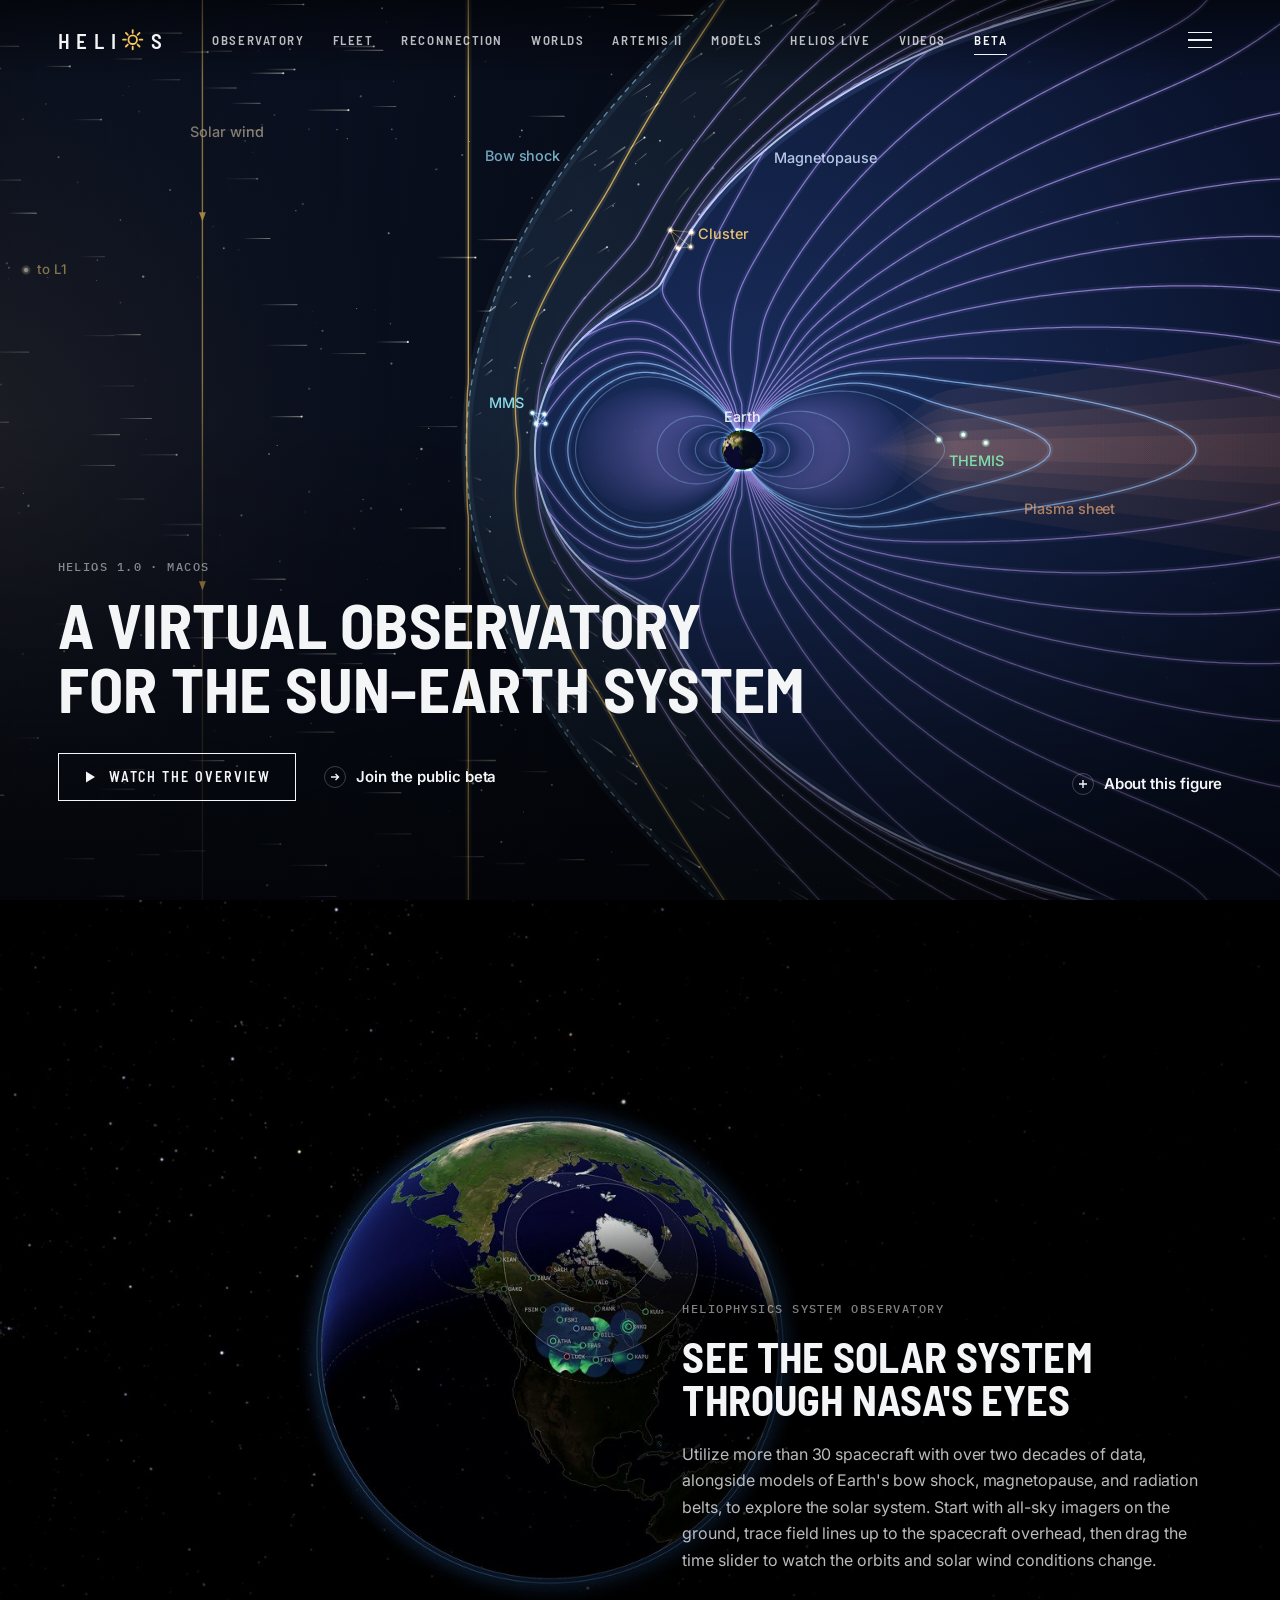
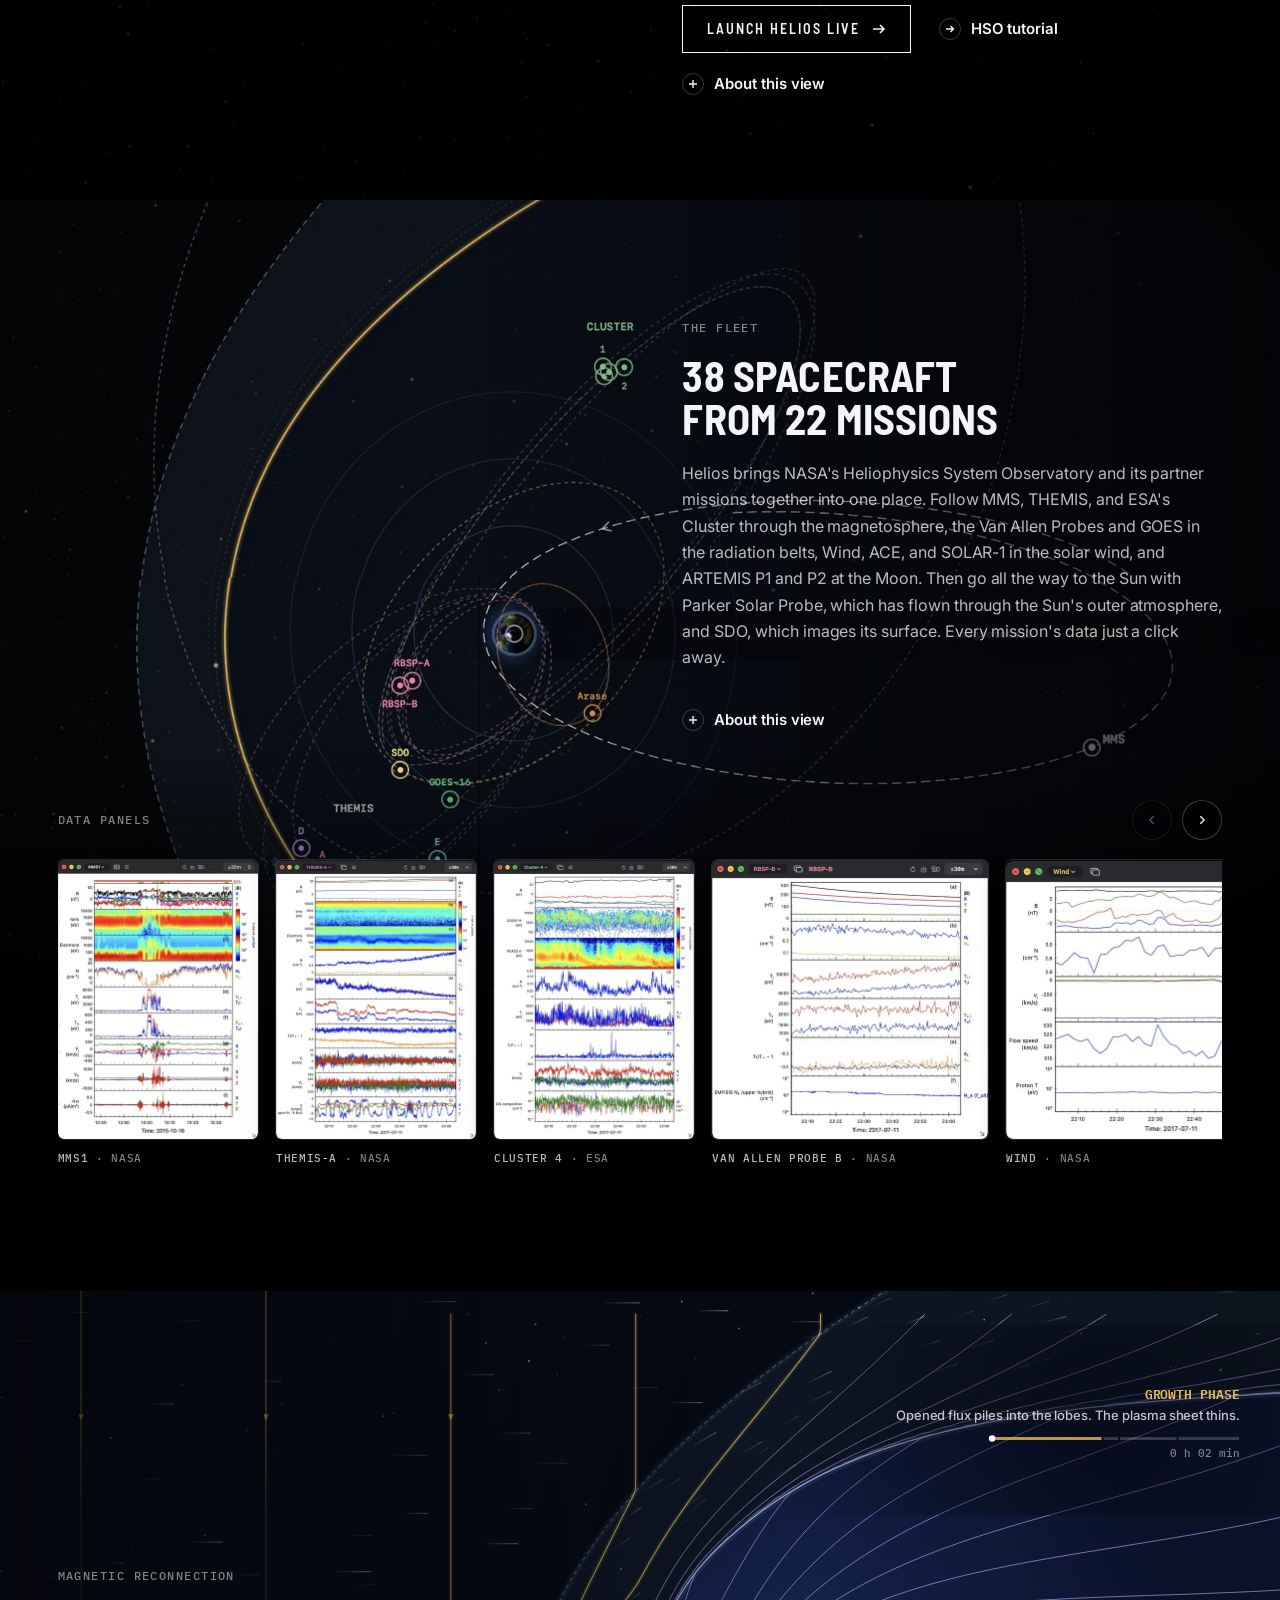
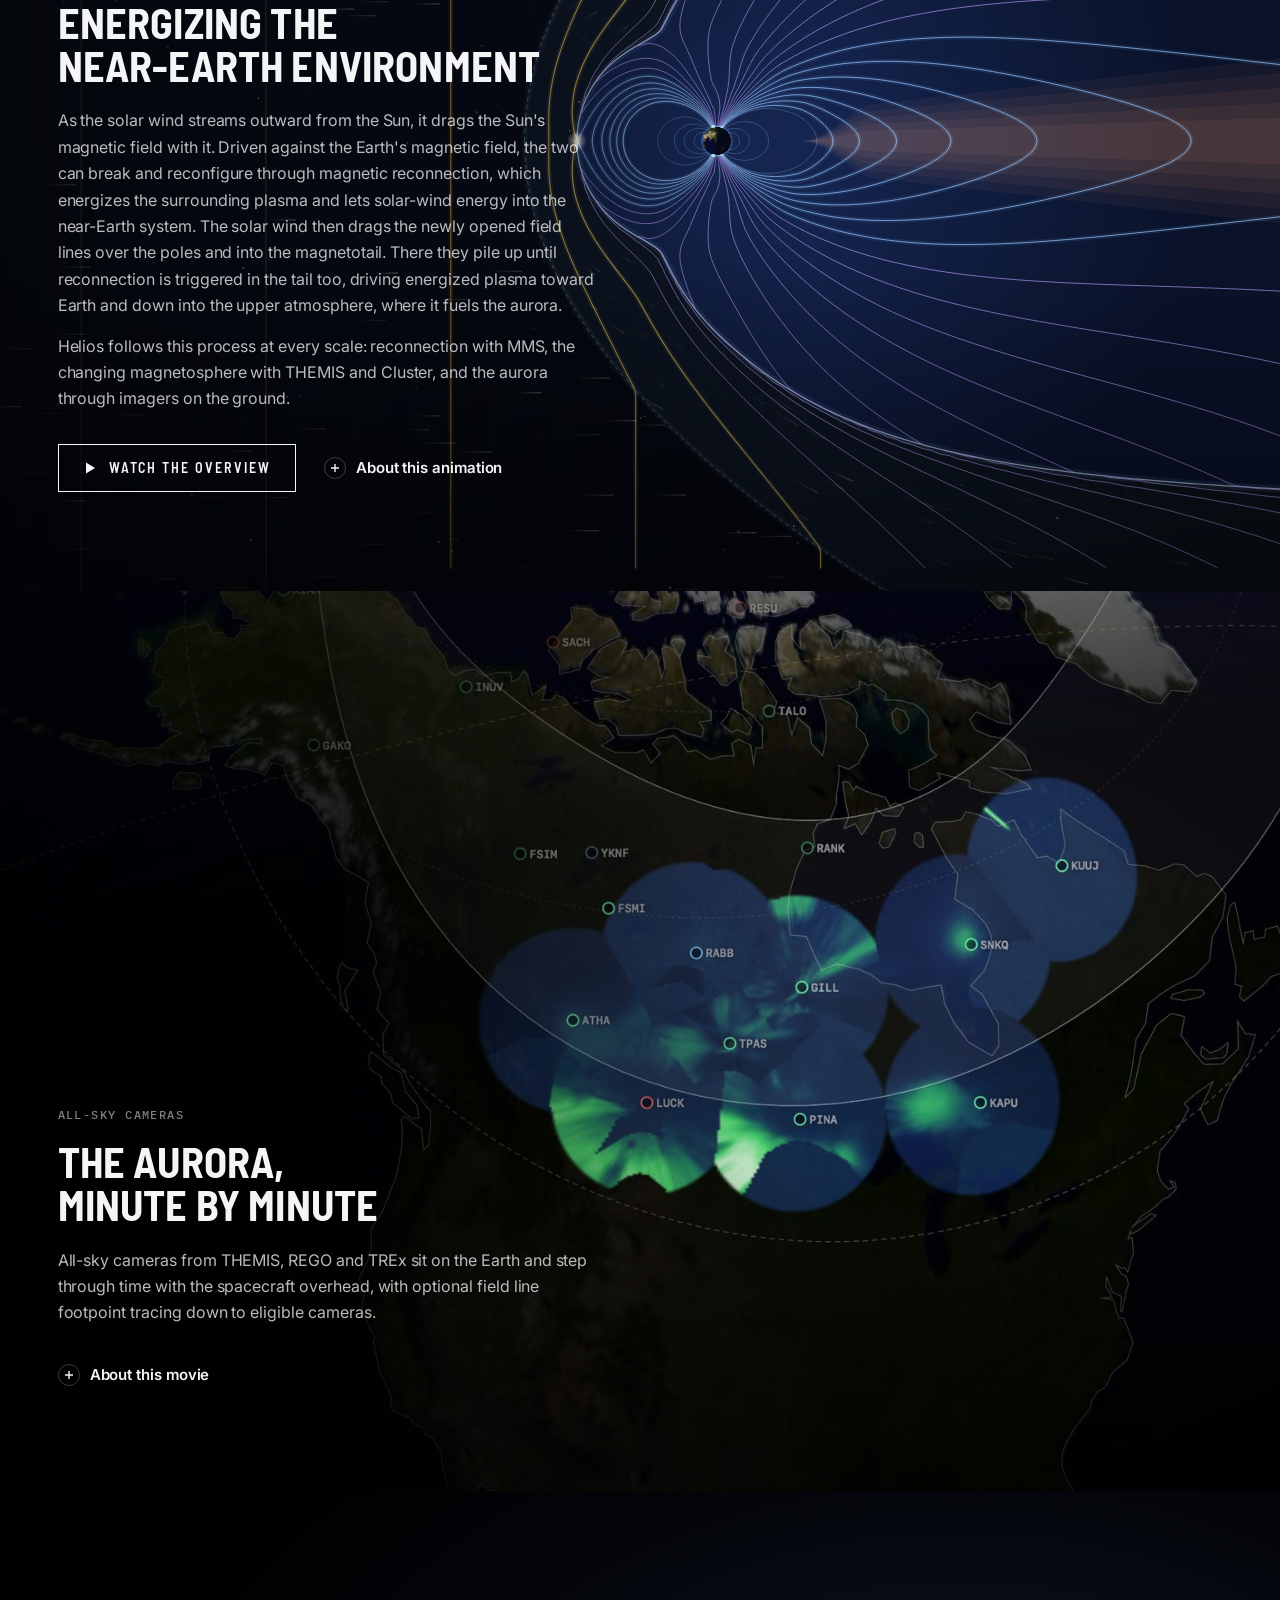
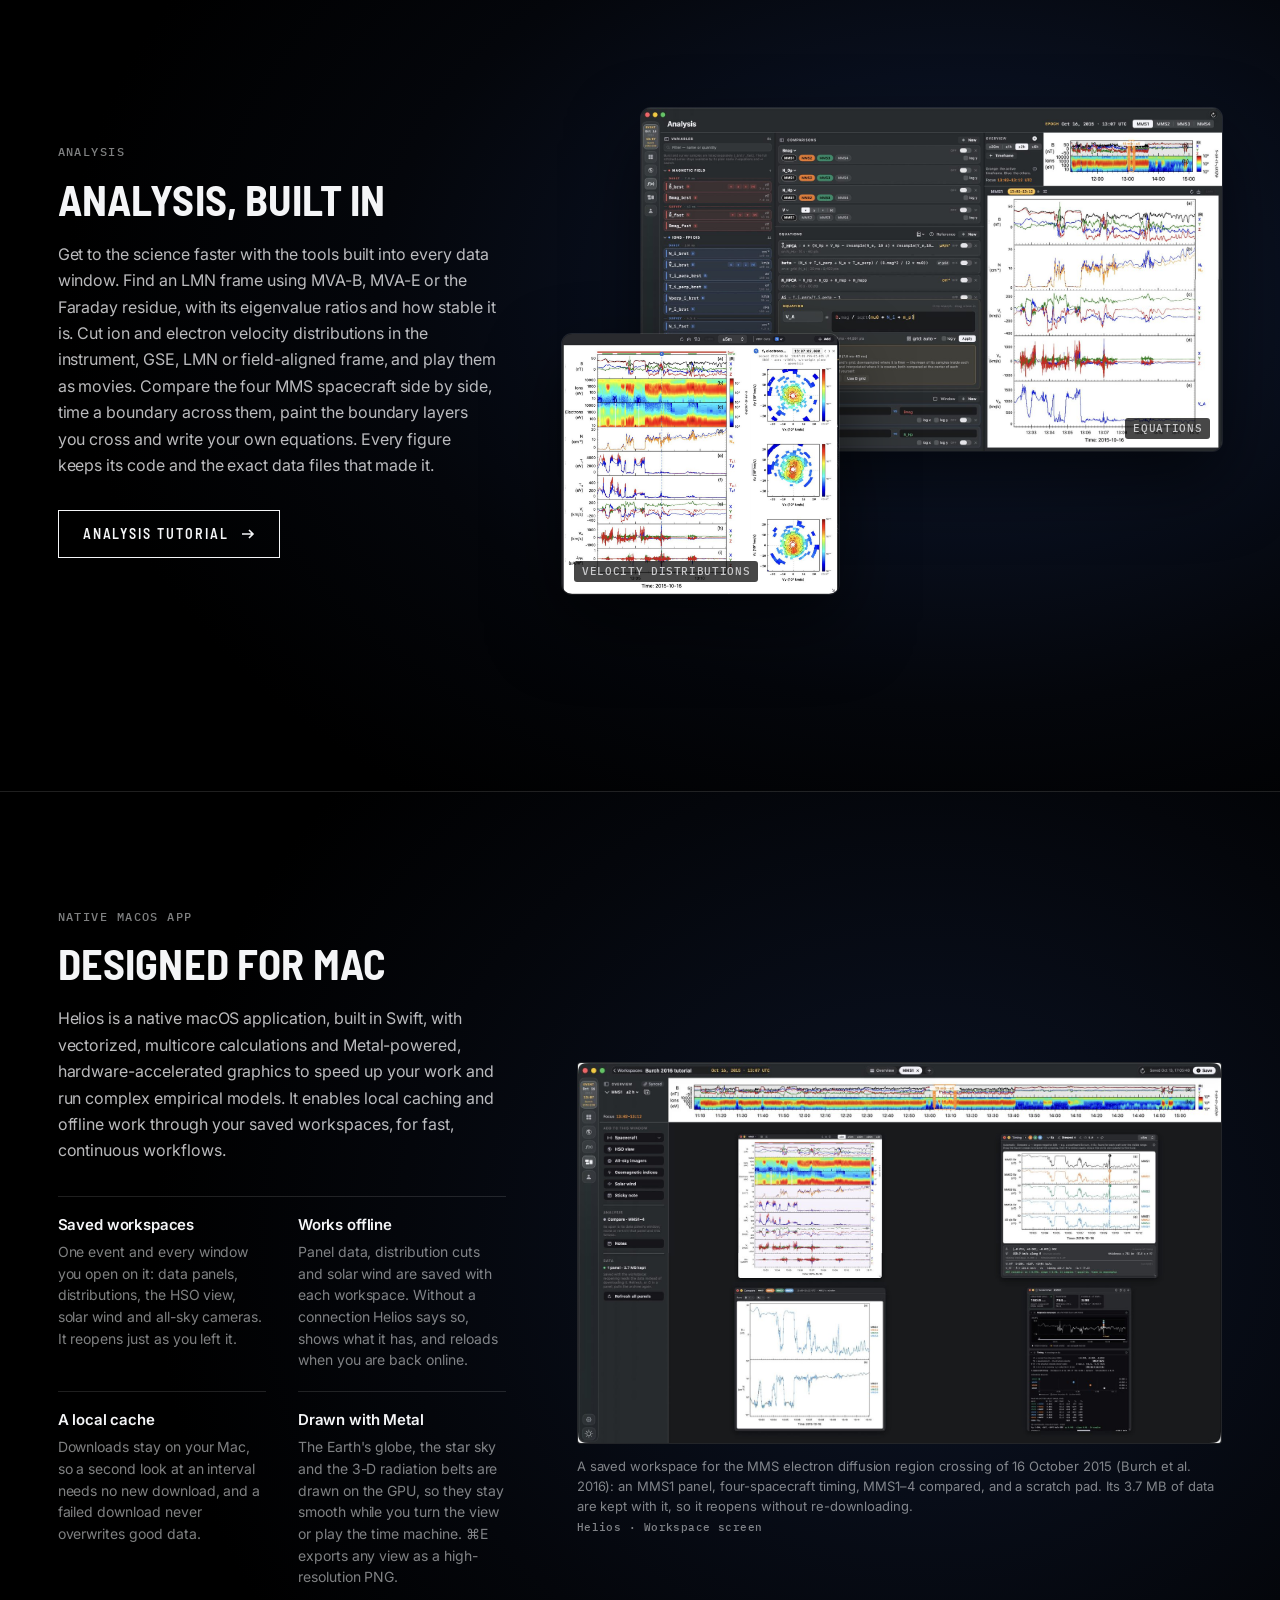
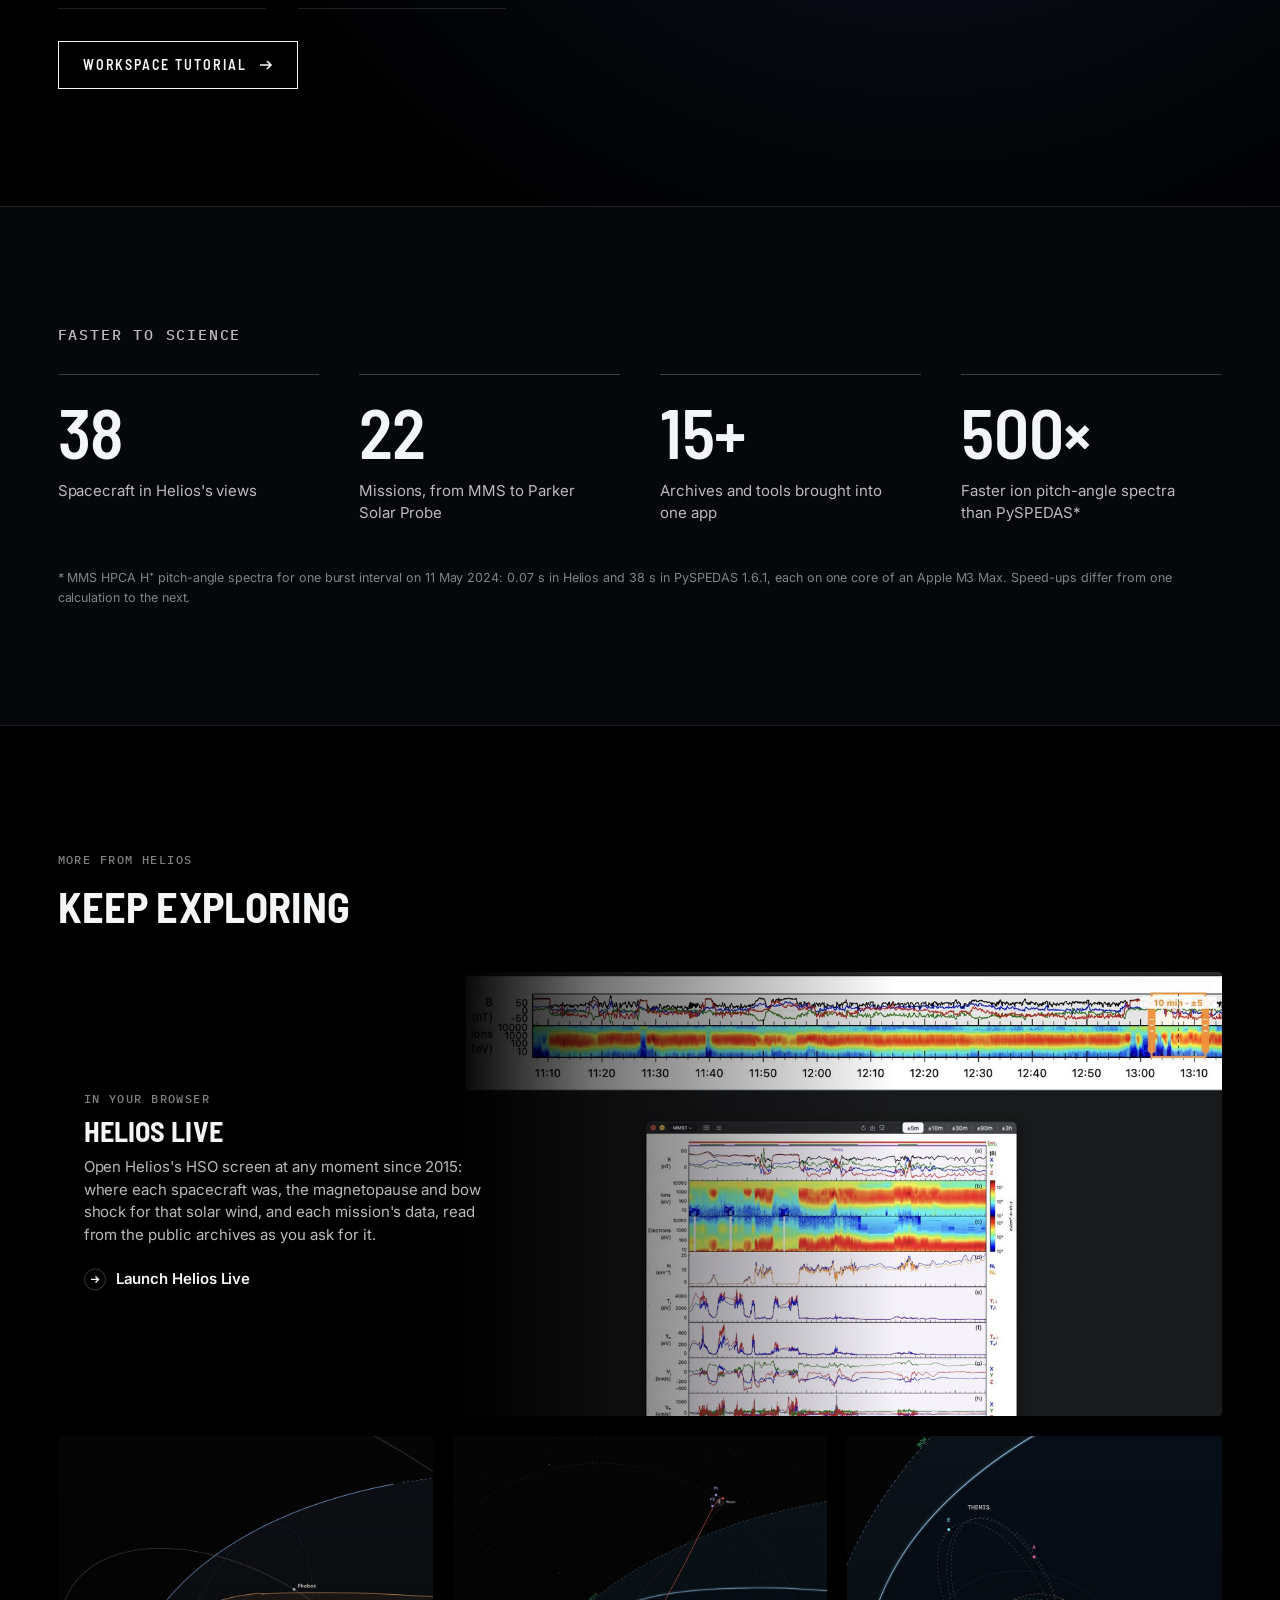
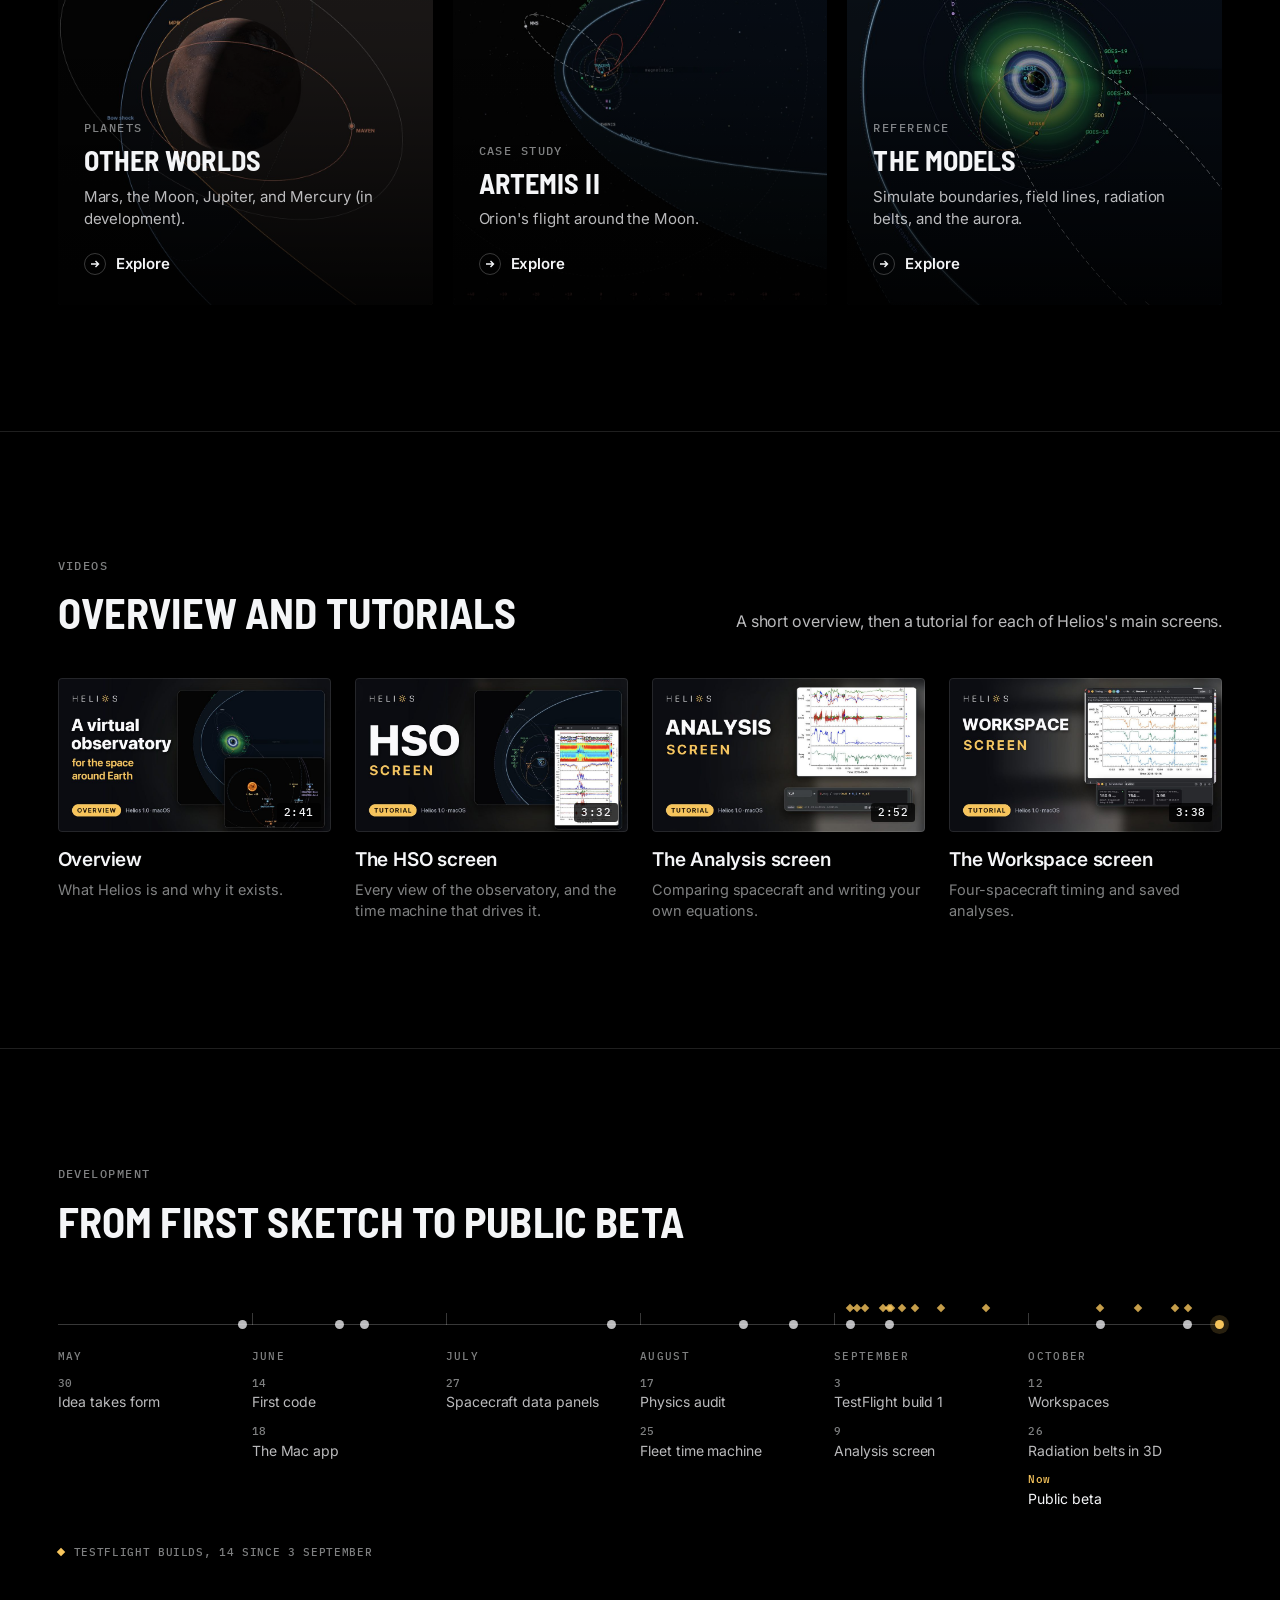
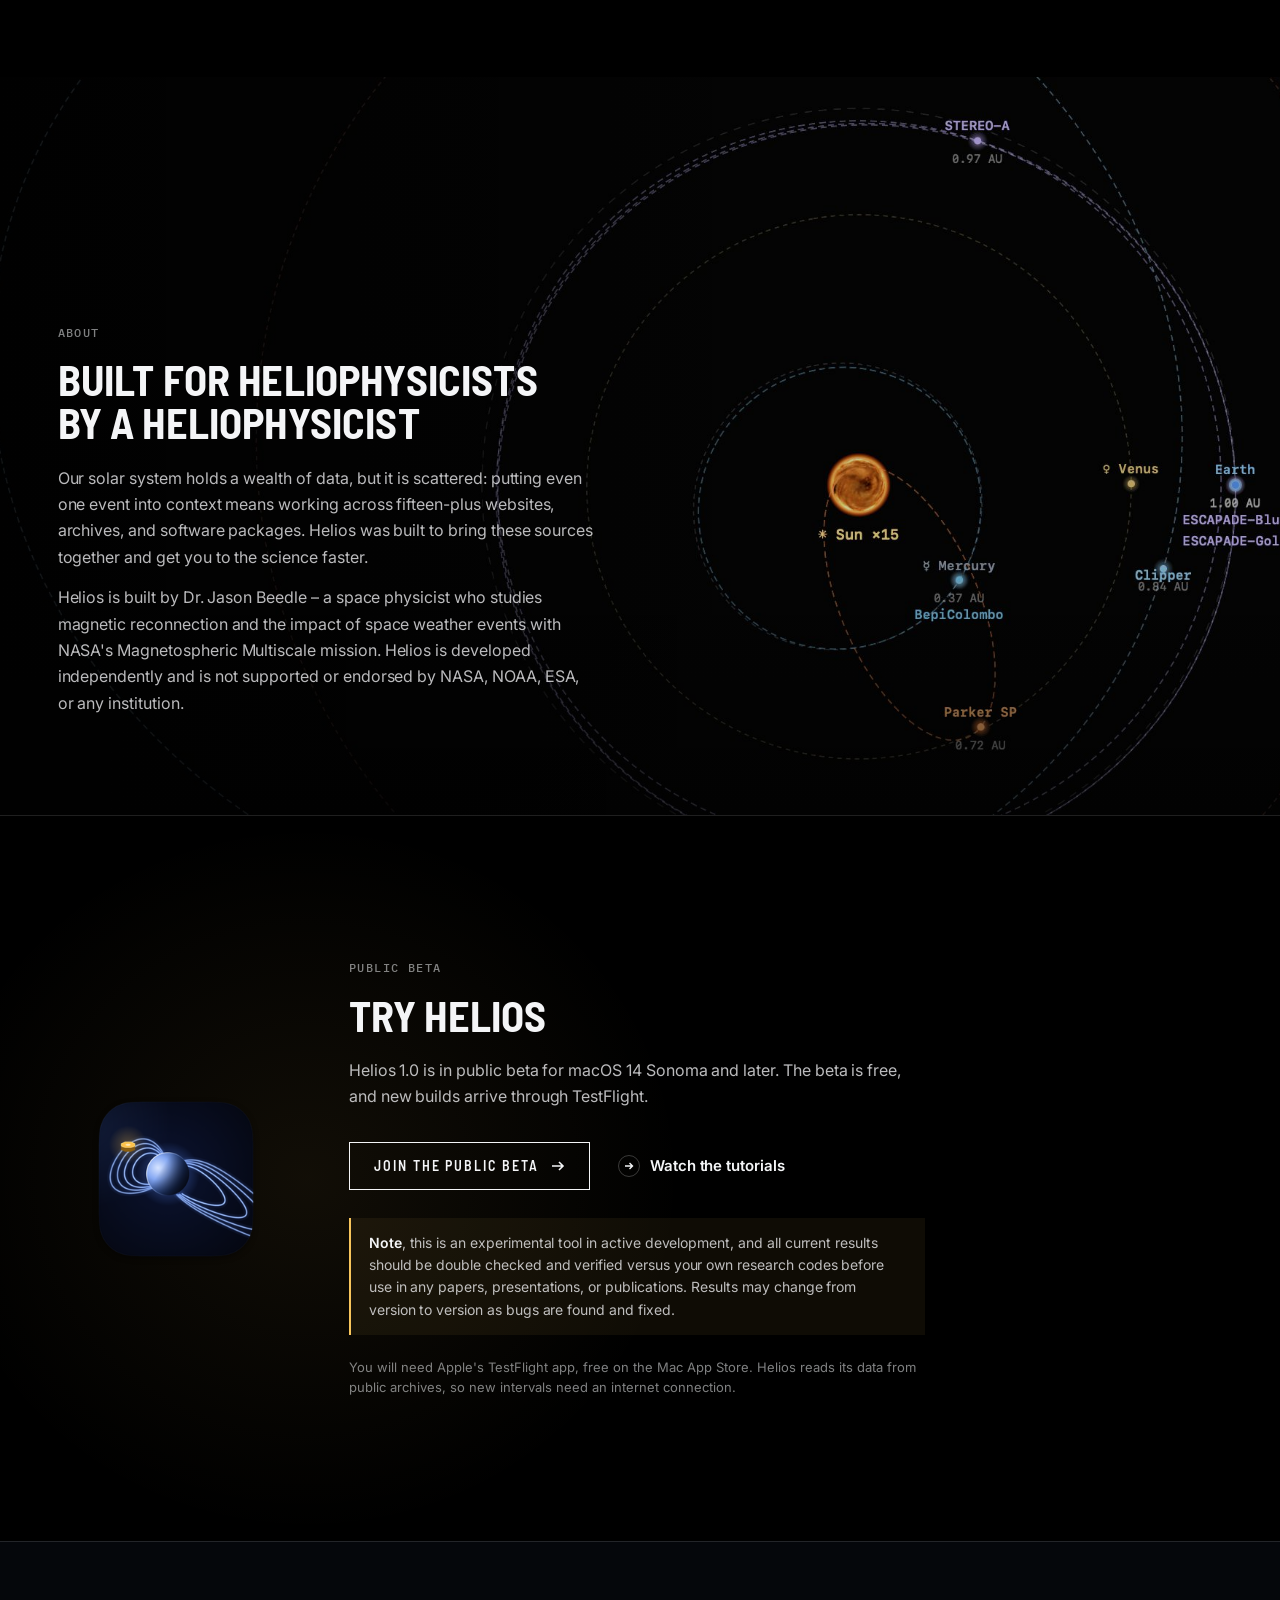
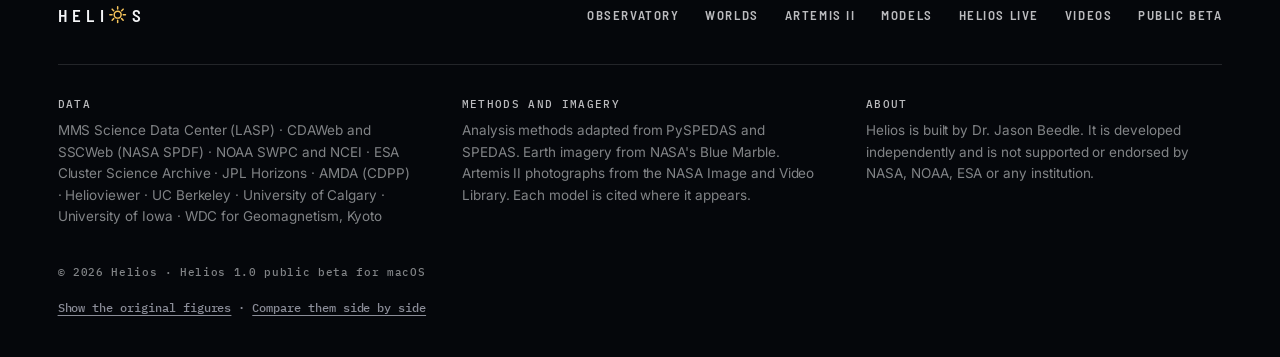
==== commit 8c3e62da: "Reconnection figure: the tail's unloading and recovery reworked; the polar-cap inset and flux read-o" ====
--- a/index.html
+++ b/index.html
@@ -144,7 +144,7 @@
           <button class="btn" data-play="overview"><svg viewBox="0 0 14 14" aria-hidden="true"><path d="M3 1.5v11l9-5.5z" fill="currentColor"/></svg>Watch the overview</button>
           <button class="link" aria-expanded="false" aria-controls="note-dungey"><span class="ring"><svg viewBox="0 0 10 10" aria-hidden="true"><path d="M5 1v8M1 5h8" stroke="currentColor" stroke-width="1.4"/></svg></span>About this animation</button>
         </div>
-        <div class="note" id="note-dungey"><div><p data-gfx="classic">The Dungey cycle (Dungey 1961) with a substorm, in the noon–midnight plane, the Sun to the left. Gold lines are the Sun's southward field, pale blue lines Earth's closed field, and violet lines open field. Reconnection at the nose opens field lines, and the solar wind lays them along the tail lobes. As the lobes fill they squeeze the plasma sheet (orange) and the current sheet at its center. Then a near-Earth X-line forms. The oldest open lines reconnect there: the closed parts snap back toward Earth, the cut-loose parts fly off down the tail, and plasma jets earthward along the field into the auroral oval. A schematic; no field line crosses another.</p><p data-gfx="new">The Dungey cycle (Dungey 1961) with a substorm, in the noon–midnight plane, the Sun to the left, drawn as you watch. Gold lines are the Sun's southward field, pale blue lines Earth's closed field, violet lines open field, and orange lines field cut loose from both. Every line is a contour of one flux function and each carries the same flux, so none can cross and the number of violet lines is the open flux. Dayside reconnection adds to it and tail reconnection takes from it (Cowley &amp; Lockwood 1992): through the growth phase the lobes fill and the plasma sheet thins, then an X-line forms about 22&nbsp;R<sub>E</sub> down the tail, pinches off a plasmoid (Hones 1979) and closes open flux nearly three times faster than the day side opens it. The inset is the northern polar cap from above, with the feet of the same field lines crossing it. The loop is about three hours at a dayside voltage of 50&nbsp;kV; the solar wind is drawn slower than that scale, and in three dimensions only about one of its field lines in eight reconnects. A kinematic model, not a simulation.</p></div></div>
+        <div class="note" id="note-dungey"><div><p data-gfx="classic">The Dungey cycle (Dungey 1961) with a substorm, in the noon–midnight plane, the Sun to the left. Gold lines are the Sun's southward field, pale blue lines Earth's closed field, and violet lines open field. Reconnection at the nose opens field lines, and the solar wind lays them along the tail lobes. As the lobes fill they squeeze the plasma sheet (orange) and the current sheet at its center. Then a near-Earth X-line forms. The oldest open lines reconnect there: the closed parts snap back toward Earth, the cut-loose parts fly off down the tail, and plasma jets earthward along the field into the auroral oval. A schematic; no field line crosses another.</p><p data-gfx="new">The Dungey cycle (Dungey 1961) with a substorm, in the noon–midnight plane, the Sun to the left, drawn as you watch. Gold lines are the Sun's southward field, pale blue lines Earth's closed field, violet lines open field, and orange lines field cut loose from both. Every line is a contour of one flux function and each carries the same flux, so none can cross and the number of violet lines is the open flux. Dayside reconnection adds to it and tail reconnection takes from it (Cowley &amp; Lockwood 1992): through the growth phase the lobes fill and the plasma sheet thins, then an X-line forms about 22&nbsp;R<sub>E</sub> down the tail, pinches off a plasmoid (Hones 1979) and closes open flux about three times faster than the day side opens it, before retreating down the tail as the plasma sheet refills. The loop is about three hours at a dayside voltage of 50&nbsp;kV; the solar wind and the outflow from the tail's X-line are drawn slower than that scale, and in three dimensions only about one of its field lines in eight reconnects. A kinematic model, not a simulation.</p></div></div>
       </div>
     </section>
 
@@ -326,7 +326,7 @@
     </video>
   </dialog>
 
-  <script src="js/gfx/switch.js?v=38" data-new="js/figkit.js js/gfx/core.js js/gfx/meridian.js js/gfx/hero.js js/gfx/dungey.js" data-classic="js/figkit.js js/hero.js"></script>
+  <script src="js/gfx/switch.js?v=39" data-new="js/figkit.js js/gfx/core.js js/gfx/meridian.js js/gfx/hero.js js/gfx/dungey.js" data-classic="js/figkit.js js/hero.js"></script>
   <script src="js/site.js?v=36"></script>
 </body>
 </html>
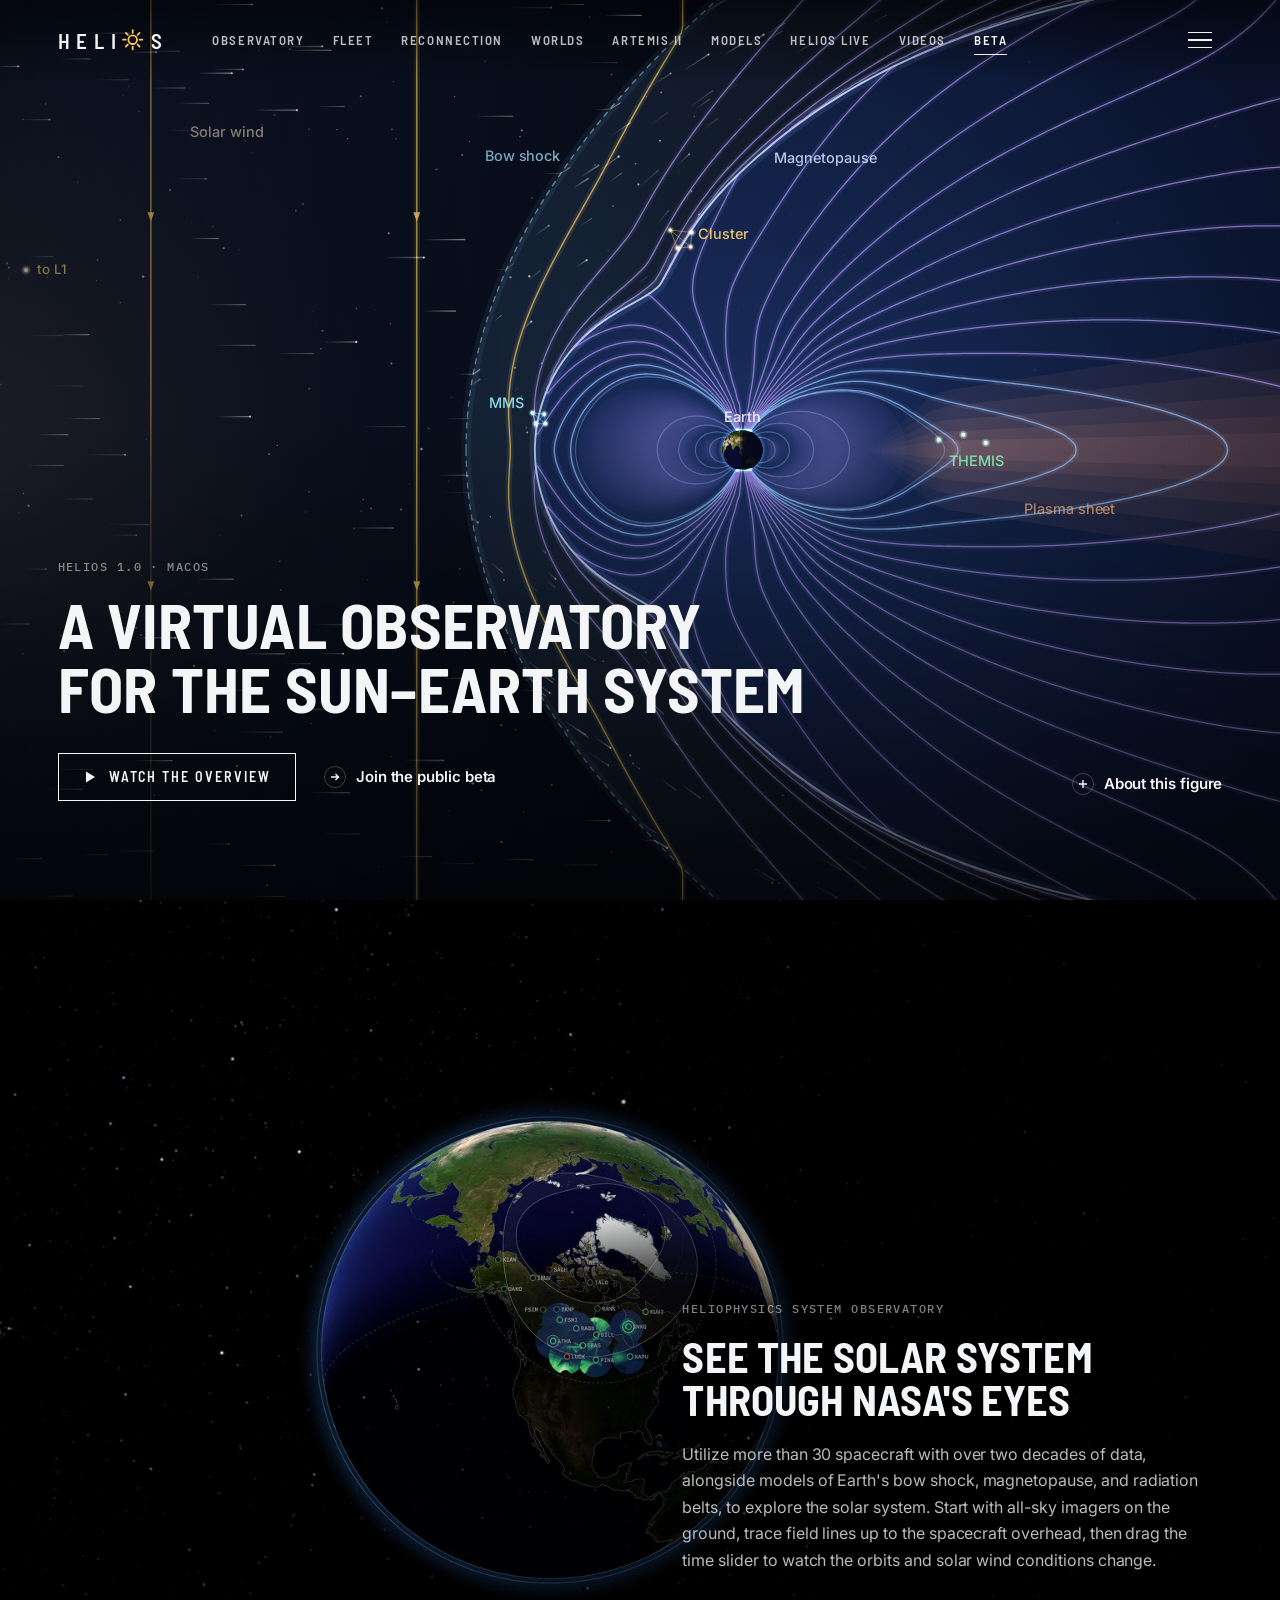
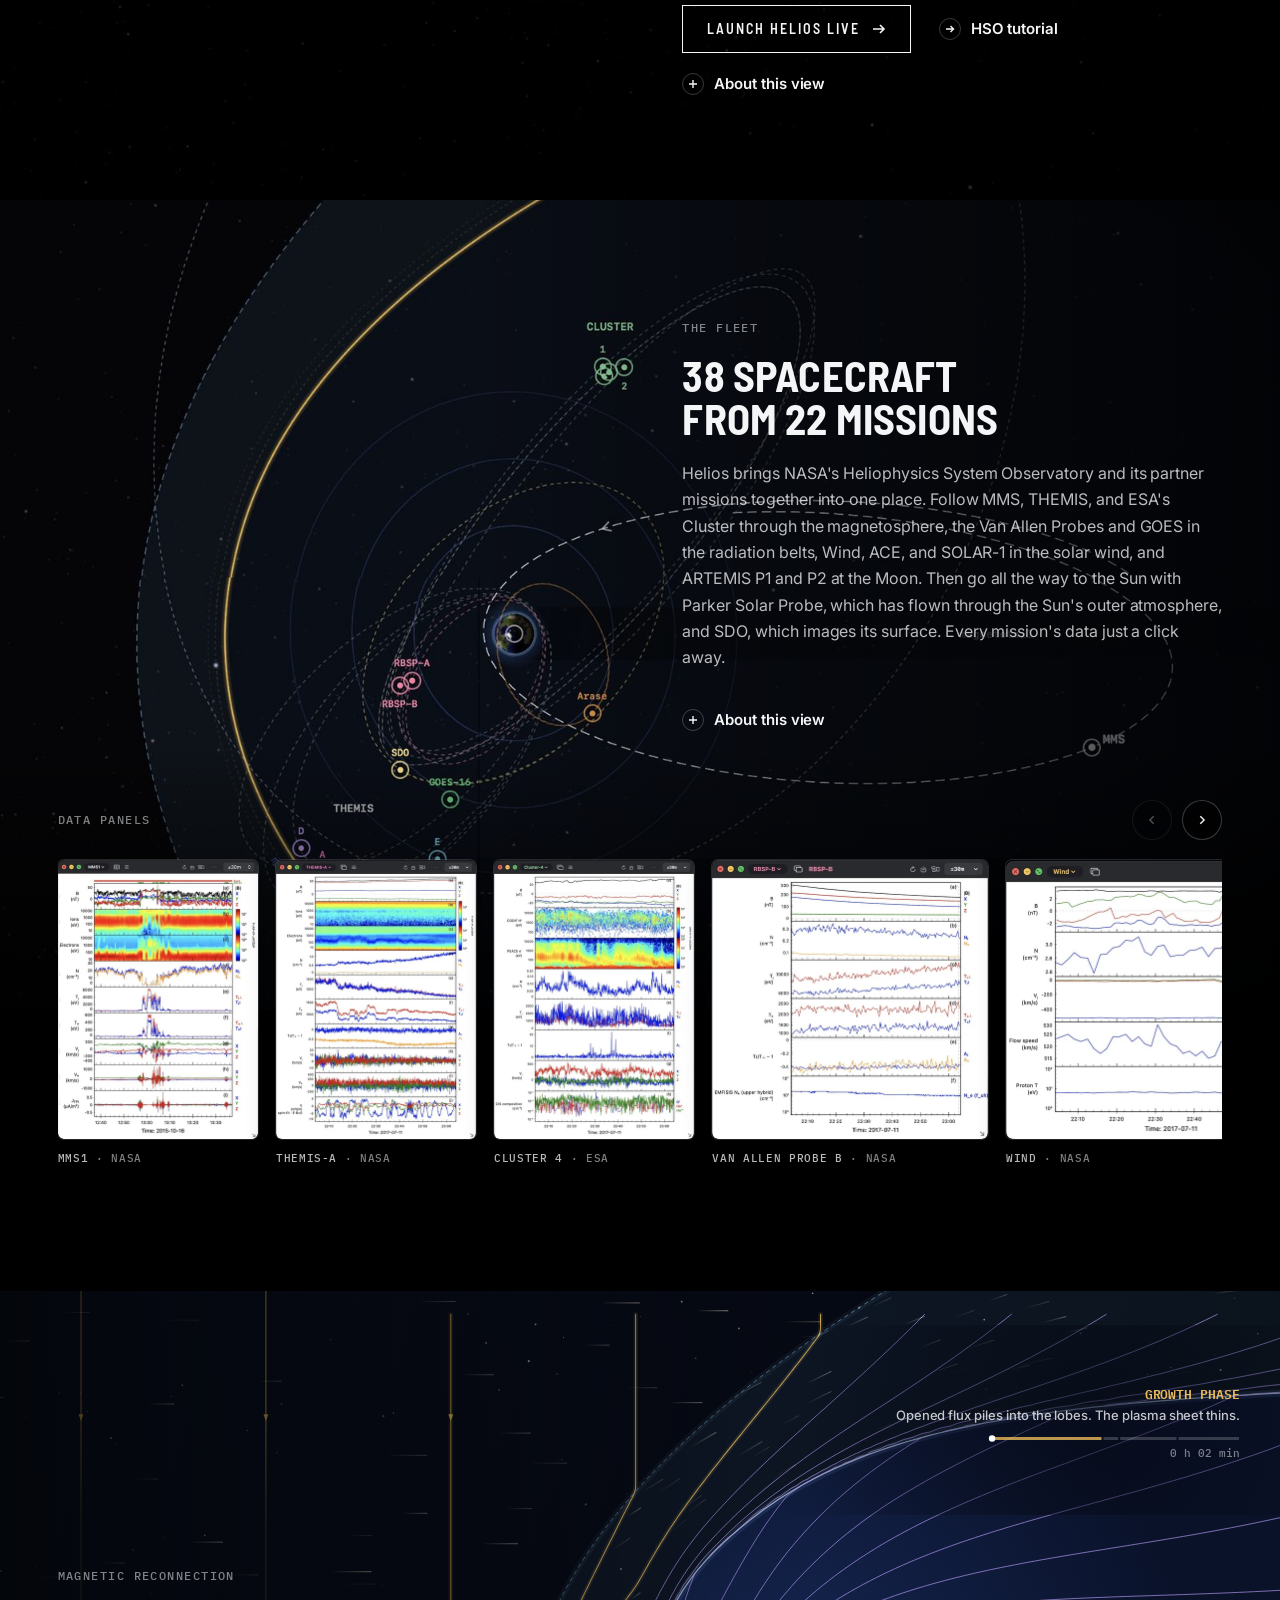
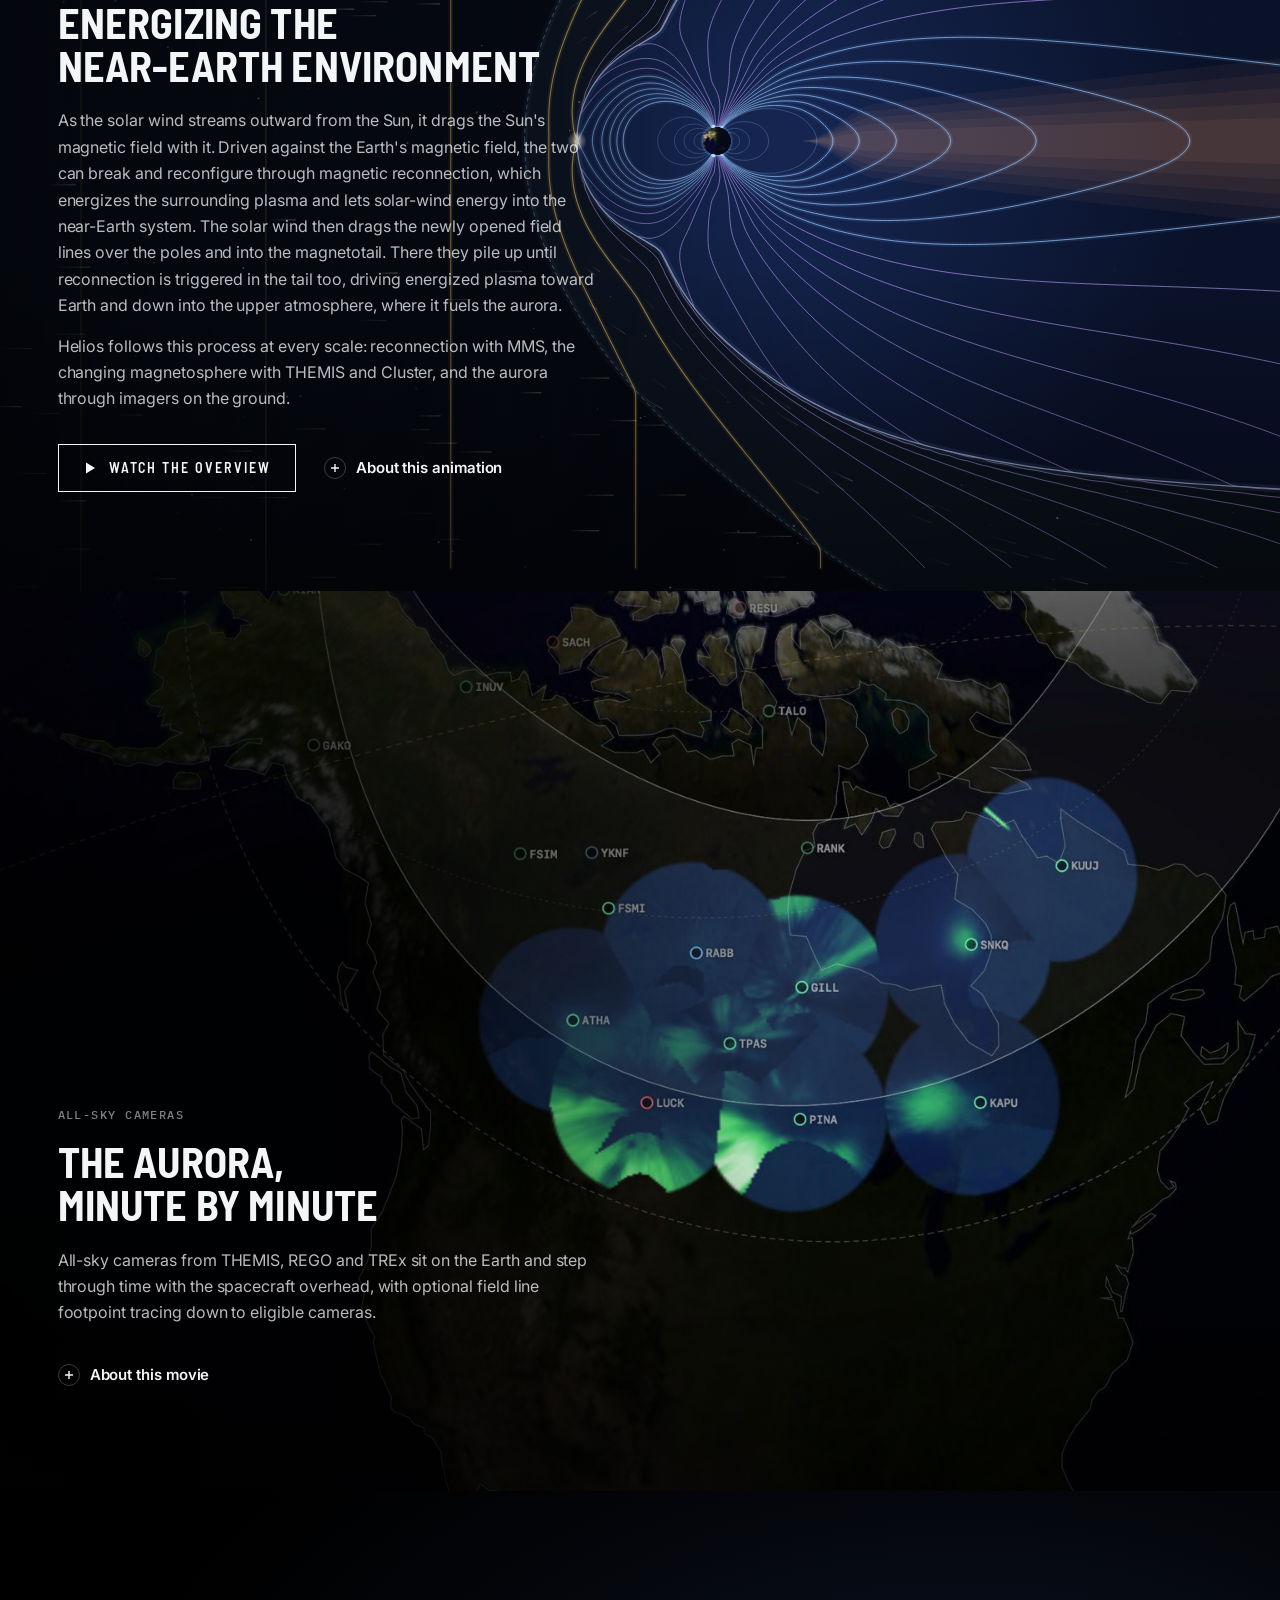
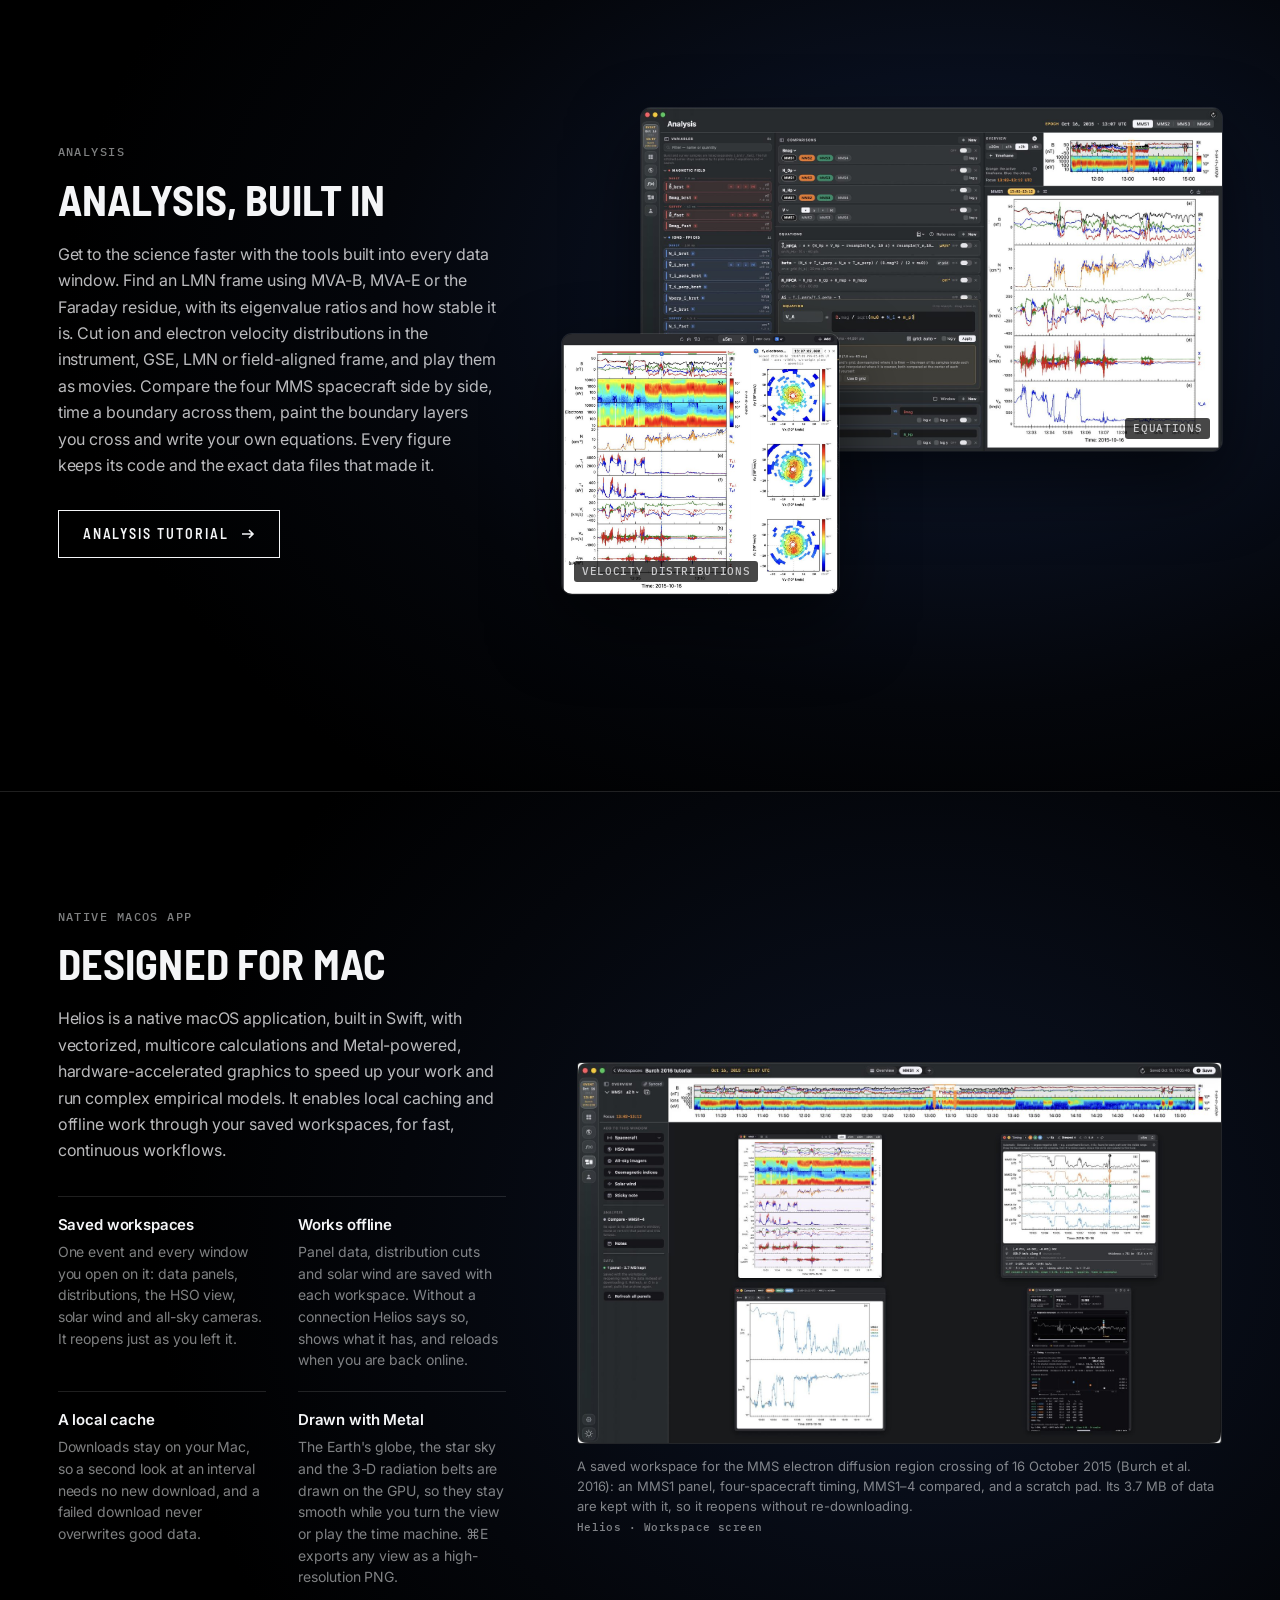
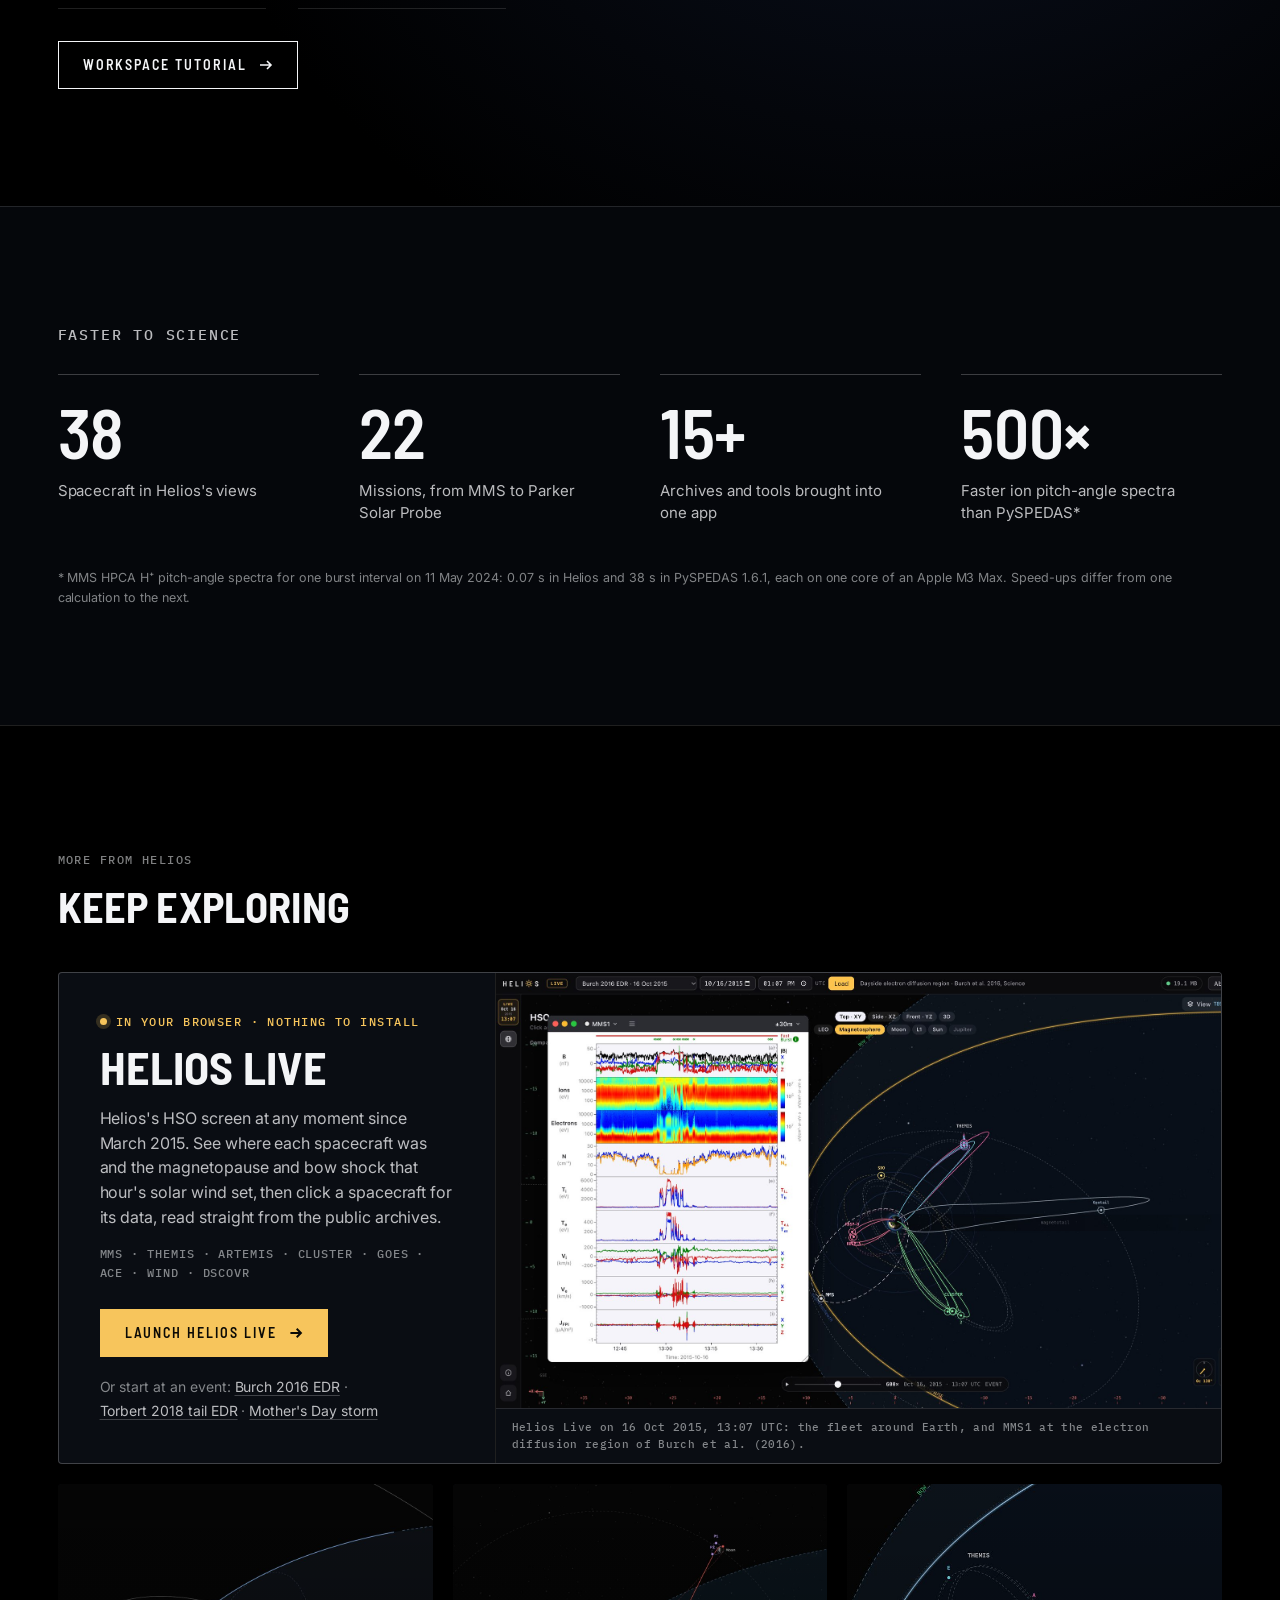
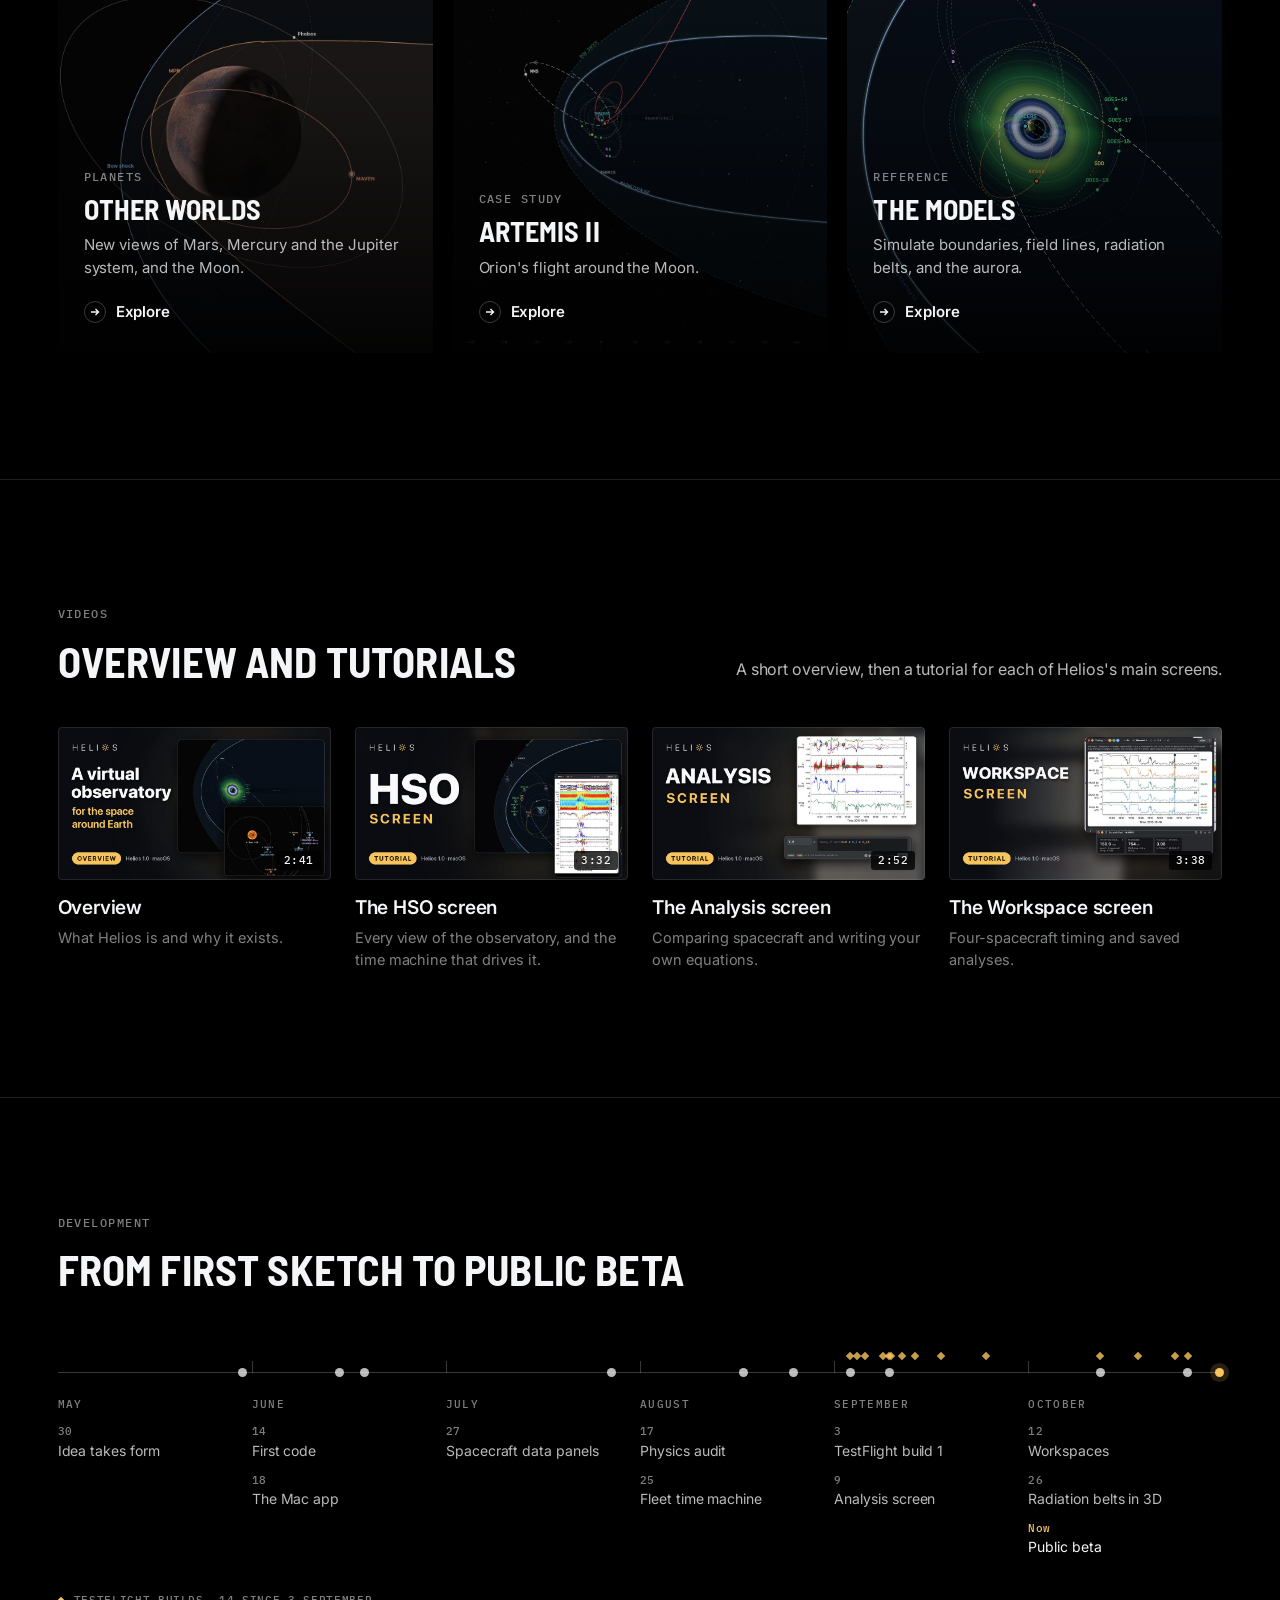
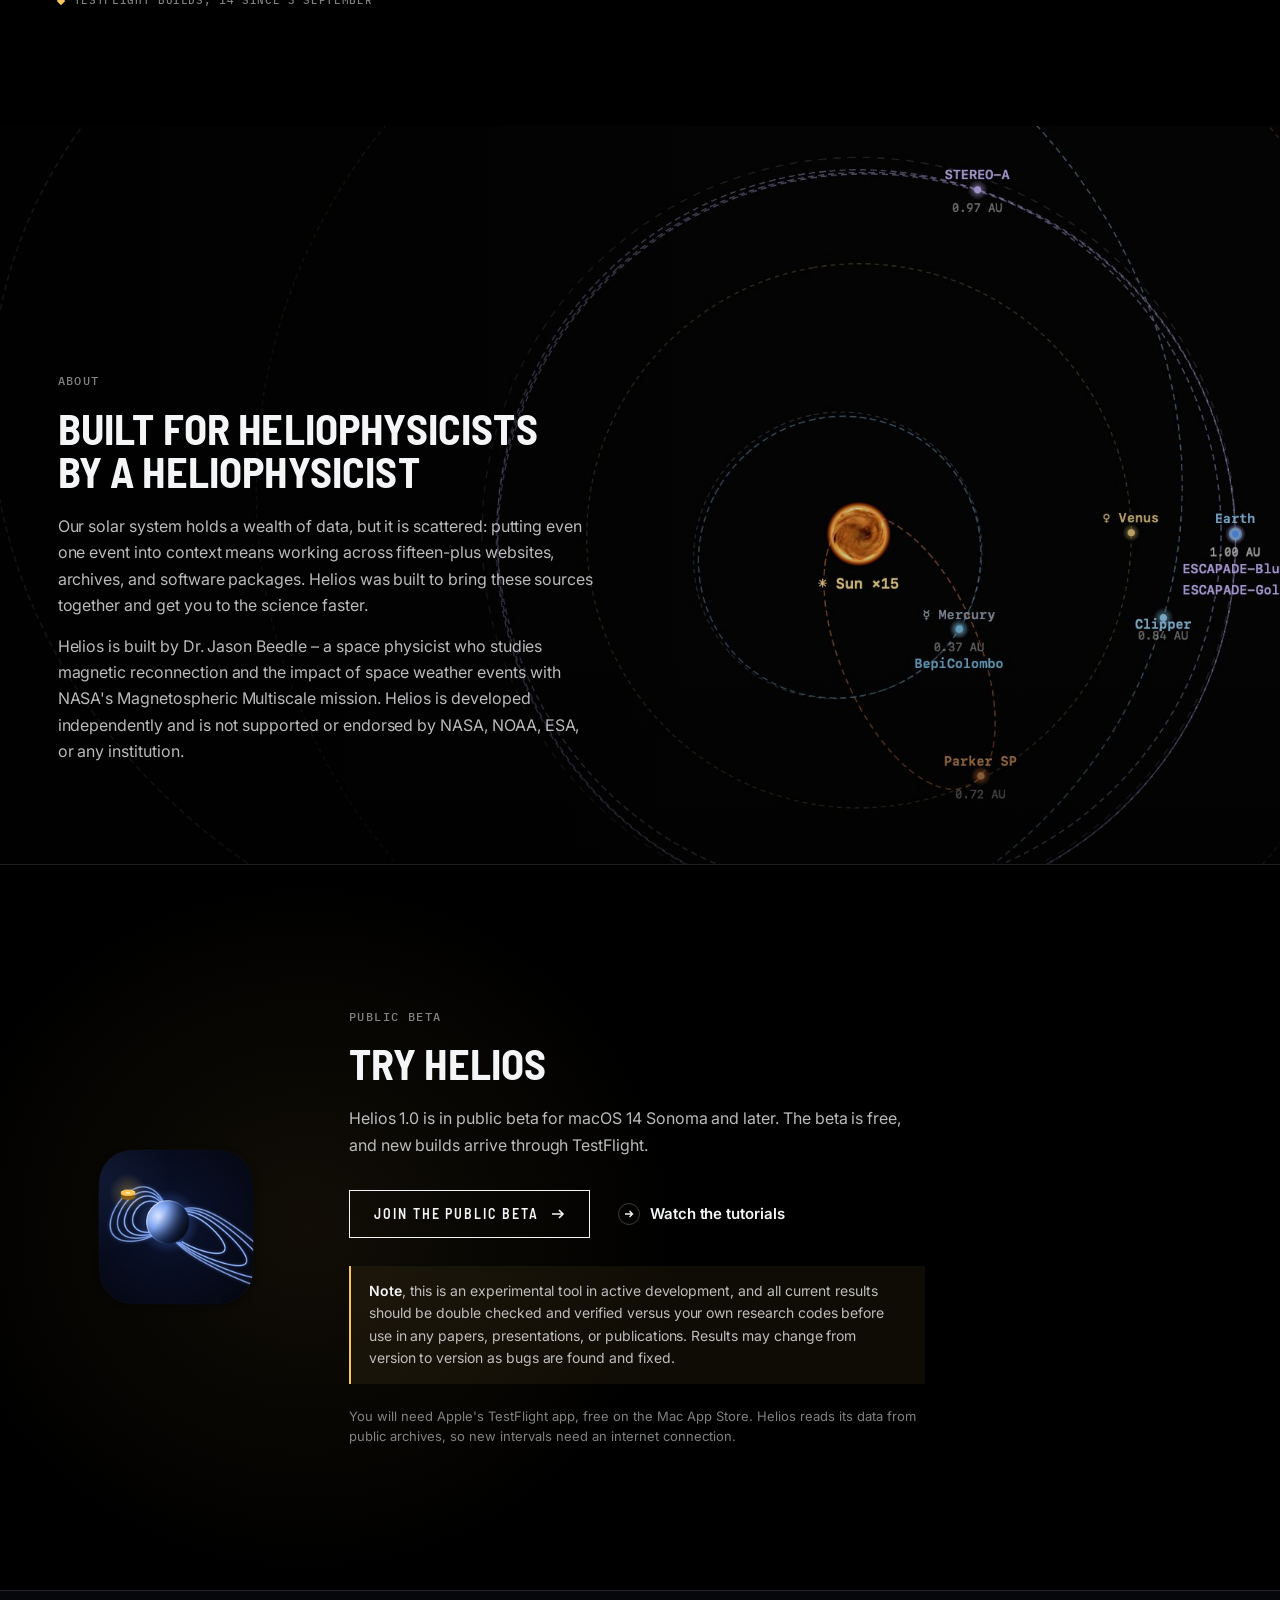
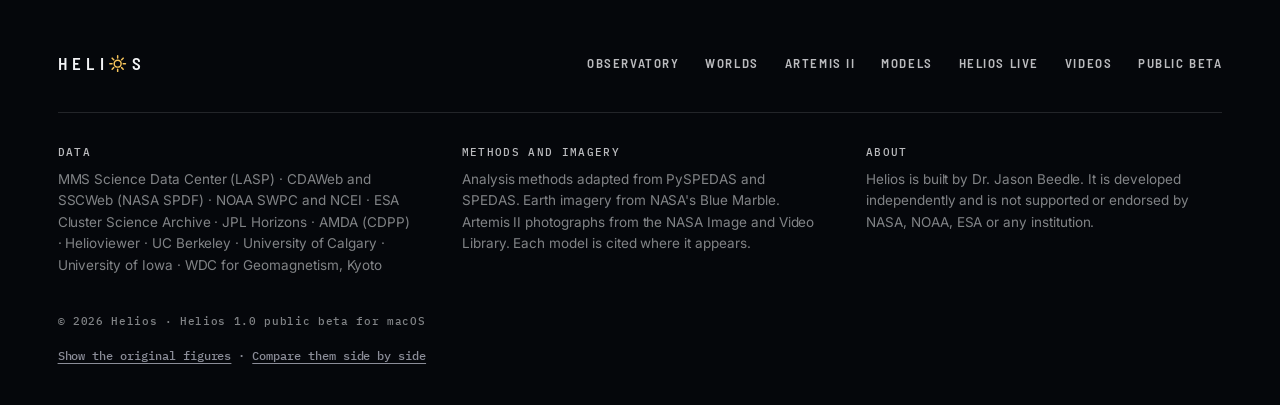
==== commit 0ecb808f: "Keep exploring leads with Helios Live; Other worlds describes the Mercury and Jupiter system views H" ====
--- a/index.html
+++ b/index.html
@@ -23,7 +23,7 @@
   <link rel="preconnect" href="https://fonts.googleapis.com">
   <link rel="preconnect" href="https://fonts.gstatic.com" crossorigin>
   <link rel="stylesheet" href="https://fonts.googleapis.com/css2?family=Barlow+Semi+Condensed:wght@600;700&family=IBM+Plex+Mono:wght@400;500&family=Inter:wght@400;500;600&display=swap">
-  <link rel="stylesheet" href="css/site.css?v=37">  <!-- /chrome:meta -->
+  <link rel="stylesheet" href="css/site.css?v=38">  <!-- /chrome:meta -->
   <link rel="preload" href="assets/data/hero-geometry.json" as="fetch" crossorigin>
 </head>
 <body>
@@ -218,8 +218,20 @@
         <h2 class="reveal d1">Keep exploring</h2>
       </div>
       <ul class="tiles">
-        <li class="reveal feature"><a class="tile" href="app.html"><img src="assets/img/demo-tile.jpg" alt="" loading="lazy"><div class="tile-body"><span class="eyebrow">In your browser</span><h3>Helios Live</h3><p>Open Helios's HSO screen at any moment since 2015: where each spacecraft was, the magnetopause and bow shock for that solar wind, and each mission's data, read from the public archives as you ask for it.</p><span class="link"><span class="ring"><svg viewBox="0 0 10 10" aria-hidden="true"><path d="M1 5h7M5.5 2l3 3-3 3" stroke="currentColor" stroke-width="1.4" fill="none"/></svg></span>Launch Helios Live</span></div></a></li>
-        <li class="reveal"><a class="tile" href="worlds.html"><img src="assets/img/mars-view.jpg" alt="" loading="lazy"><div class="tile-body"><span class="eyebrow">Planets</span><h3>Other worlds</h3><p>Mars, the Moon, Jupiter, and Mercury (in development).</p><span class="link"><span class="ring"><svg viewBox="0 0 10 10" aria-hidden="true"><path d="M1 5h7M5.5 2l3 3-3 3" stroke="currentColor" stroke-width="1.4" fill="none"/></svg></span>Explore</span></div></a></li>
+        <li class="reveal feature">
+          <article class="live-card">
+            <div class="live-copy">
+              <span class="eyebrow"><i class="live-dot" aria-hidden="true"></i>In your browser · nothing to install</span>
+              <h3>Helios Live</h3>
+              <p>Helios's HSO screen at any moment since March 2015. See where each spacecraft was and the magnetopause and bow shock that hour's solar wind set, then click a spacecraft for its data, read straight from the public archives.</p>
+              <p class="live-fleet">MMS · THEMIS · ARTEMIS · Cluster · GOES · ACE · Wind · DSCOVR</p>
+              <a class="btn solid" href="app.html">Launch Helios Live<svg viewBox="0 0 10 10" aria-hidden="true"><path d="M1 5h7M5.5 2l3 3-3 3" stroke="currentColor" stroke-width="1.4" fill="none"/></svg></a>
+              <p class="live-try">Or start at an event: <a href="app.html?t=2015-10-16T13:07:02Z&amp;open=1">Burch 2016 EDR</a> · <a href="app.html?t=2017-07-11T22:34:03Z&amp;open=1">Torbert 2018 tail EDR</a> · <a href="app.html?t=2024-05-11T14:41:00Z&amp;open=1">Mother's Day storm</a></p>
+            </div>
+            <div class="live-side"><a class="live-shot" href="app.html?t=2015-10-16T13:07:02Z&amp;open=1" aria-label="Open Helios Live at the electron diffusion region of Burch et al. (2016)"><img src="assets/img/live-feature.jpg" width="1920" height="1080" alt="Helios Live on 16 October 2015: the orbits of MMS, THEMIS, Cluster, the Van Allen Probes and Geotail around Earth inside the magnetopause and bow shock, with MMS1's data window open on the electron diffusion region of Burch et al. (2016)" loading="lazy"></a><p class="live-cap">Helios Live on 16 Oct 2015, 13:07 UTC: the fleet around Earth, and MMS1 at the electron diffusion region of Burch et al. (2016).</p></div>
+          </article>
+        </li>
+        <li class="reveal"><a class="tile" href="worlds.html"><img src="assets/img/mars-view.jpg" alt="" loading="lazy"><div class="tile-body"><span class="eyebrow">Planets</span><h3>Other worlds</h3><p>New views of Mars, Mercury and the Jupiter system, and the Moon.</p><span class="link"><span class="ring"><svg viewBox="0 0 10 10" aria-hidden="true"><path d="M1 5h7M5.5 2l3 3-3 3" stroke="currentColor" stroke-width="1.4" fill="none"/></svg></span>Explore</span></div></a></li>
         <li class="reveal d1"><a class="tile" href="artemis.html"><img src="assets/img/moon-view-flyby.jpg" alt="" loading="lazy" style="object-position: 62% 30%"><div class="tile-body"><span class="eyebrow">Case study</span><h3>Artemis II</h3><p>Orion's flight around the Moon.</p><span class="link"><span class="ring"><svg viewBox="0 0 10 10" aria-hidden="true"><path d="M1 5h7M5.5 2l3 3-3 3" stroke="currentColor" stroke-width="1.4" fill="none"/></svg></span>Explore</span></div></a></li>
         <li class="reveal d2"><a class="tile" href="models.html"><img src="assets/img/magnetosphere.jpg" alt="" loading="lazy"><div class="tile-body"><span class="eyebrow">Reference</span><h3>The models</h3><p>Simulate boundaries, field lines, radiation belts, and the aurora.</p><span class="link"><span class="ring"><svg viewBox="0 0 10 10" aria-hidden="true"><path d="M1 5h7M5.5 2l3 3-3 3" stroke="currentColor" stroke-width="1.4" fill="none"/></svg></span>Explore</span></div></a></li>
       </ul>
--- a/css/site.css
+++ b/css/site.css
@@ -294,10 +294,26 @@
 .tile h3 { font: 700 clamp(26px, 2.2vw, 34px)/1.05 var(--display); text-transform: uppercase; letter-spacing: 0.004em; }
 .tile p { margin: 10px 0 16px; color: var(--ink-2); font-size: 15px; line-height: 1.5; }
 .tiles .feature { grid-column: 1 / -1; }
-.tiles .feature .tile { aspect-ratio: 21 / 8; }
-.tiles .feature img { left: 34%; width: 66%; object-position: 0 30%; }
-.tiles .feature .tile::after { background: linear-gradient(90deg, #000 0%, #000 34%, rgba(0, 0, 0, 0.55) 46%, rgba(0, 0, 0, 0) 72%); }
-.tiles .feature .tile-body { top: 50%; bottom: auto; right: auto; max-width: 400px; transform: translateY(-50%); }
+/* Helios Live leads the tiles: what it is and the ways in on the left, the app's own screen on the right */
+.live-card { display: grid; grid-template-columns: minmax(0, 0.6fr) minmax(0, 1fr); background: var(--panel); border: 1px solid var(--line-2); border-radius: 4px; overflow: hidden; }
+.live-copy { display: flex; flex-direction: column; justify-content: center; align-items: flex-start; padding: clamp(26px, 3.2vw, 48px); }
+.live-copy .eyebrow { display: flex; align-items: center; gap: 9px; margin: 0 0 14px; color: var(--sun); }
+.live-dot { width: 7px; height: 7px; border-radius: 50%; background: var(--sun); box-shadow: 0 0 0 4px rgba(247, 197, 92, 0.18); }
+.live-copy h3 { margin: 0; font: 700 clamp(36px, 3.6vw, 54px)/1 var(--display); text-transform: uppercase; letter-spacing: 0.004em; }
+.live-copy p { margin: 16px 0 0; color: var(--ink-2); font-size: 16px; line-height: 1.55; max-width: 31rem; }
+.live-copy .live-fleet { margin-top: 14px; color: var(--ink-3); font: 500 11.5px/1.7 var(--mono); letter-spacing: 0.08em; text-transform: uppercase; }
+.live-copy .btn { margin-top: 26px; }
+.btn.solid { border-color: var(--sun); background: var(--sun); color: #0b0a06; }
+.btn.solid::before { background: var(--ink); }
+.live-copy .live-try { margin-top: 18px; color: var(--ink-3); font-size: 14px; line-height: 1.7; }
+.live-try a { color: var(--ink); text-decoration: underline; text-decoration-color: var(--line-2); text-underline-offset: 3px; white-space: nowrap; }
+.live-try a:hover, .live-try a:focus-visible { text-decoration-color: var(--sun); }
+.live-side { display: flex; flex-direction: column; min-width: 0; border-left: 1px solid var(--line); background: #000; }
+.live-shot { position: relative; display: block; flex: 1 1 auto; aspect-ratio: 16 / 9; overflow: hidden; }
+.live-shot img { display: block; width: 100%; height: 100%; object-fit: cover; object-position: left top; transition: transform 0.9s ease; }
+.live-shot:hover img { transform: scale(1.02); }
+.live-cap { margin: 0; padding: 10px 16px 11px; border-top: 1px solid var(--line); background: var(--panel); color: var(--ink-3); font: 500 11px/1.5 var(--mono); letter-spacing: 0.03em; }
+@media (prefers-reduced-motion: reduce) { .live-shot img { transition: none; } .live-shot:hover img { transform: none; } }
 
 .learn { padding: clamp(90px, 14vh, 150px) var(--gutter); border-top: 1px solid var(--line); }
 .videos { list-style: none; margin: 44px auto 0; padding: 0; max-width: 1320px; display: grid; grid-template-columns: repeat(4, minmax(0, 1fr)); gap: 24px; }
@@ -428,10 +444,8 @@
   .split.flip > .wrap > .copy { order: 0; }
   .tiles { grid-template-columns: 1fr; }
   .tile { aspect-ratio: 16 / 10; }
-  .tiles .feature .tile { aspect-ratio: 16 / 10; }
-  .tiles .feature img { left: 0; width: 100%; }
-  .tiles .feature .tile::after { background: linear-gradient(0deg, rgba(0, 0, 0, 0.92) 0%, rgba(0, 0, 0, 0.45) 55%, rgba(0, 0, 0, 0.1) 100%); }
-  .tiles .feature .tile-body { top: auto; bottom: 24px; right: 26px; max-width: none; transform: none; }
+  .live-card { grid-template-columns: 1fr; }
+  .live-side { order: -1; border-left: 0; border-bottom: 1px solid var(--line); }
   .grid-cards { grid-template-columns: 1fr; }
   .grid-cards > div, .grid-cards > div:not(:nth-child(3n + 1)) { padding: 24px 0; border-left: 0; }
   .refs { columns: 1; }
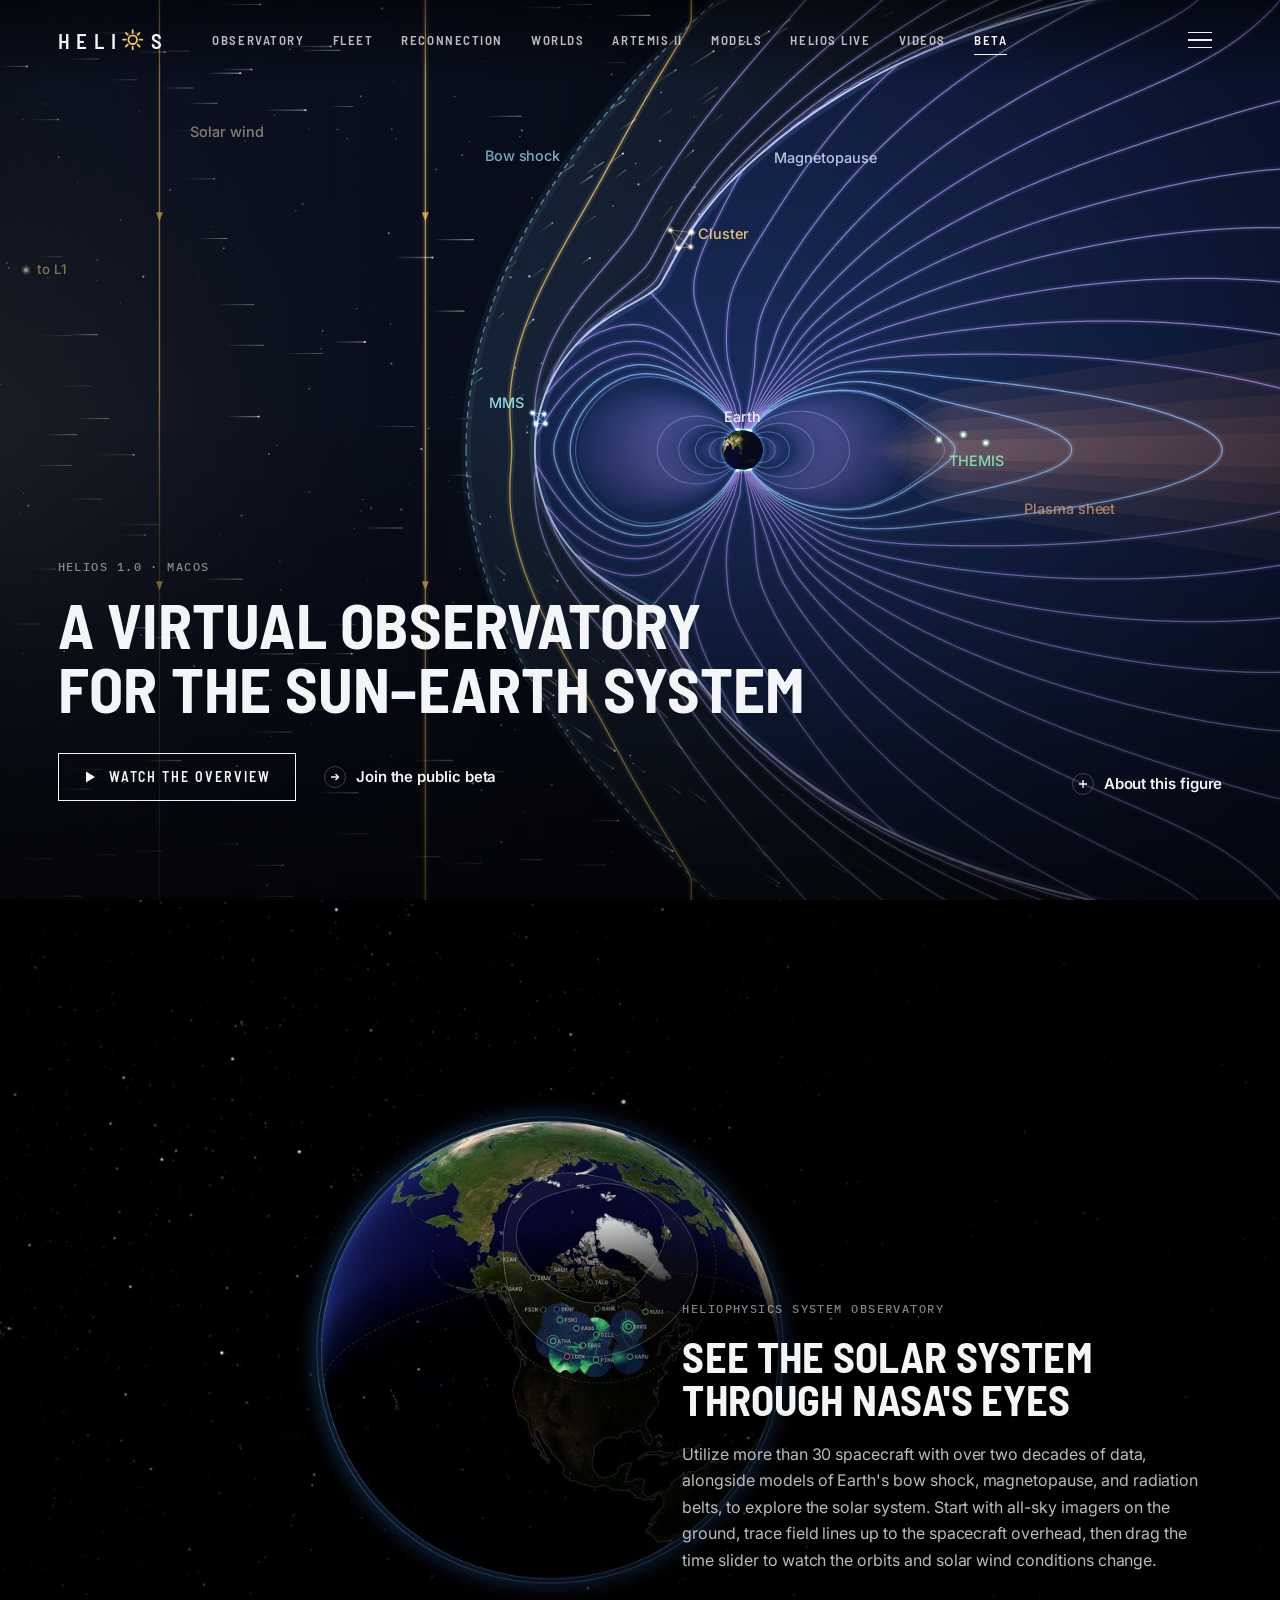
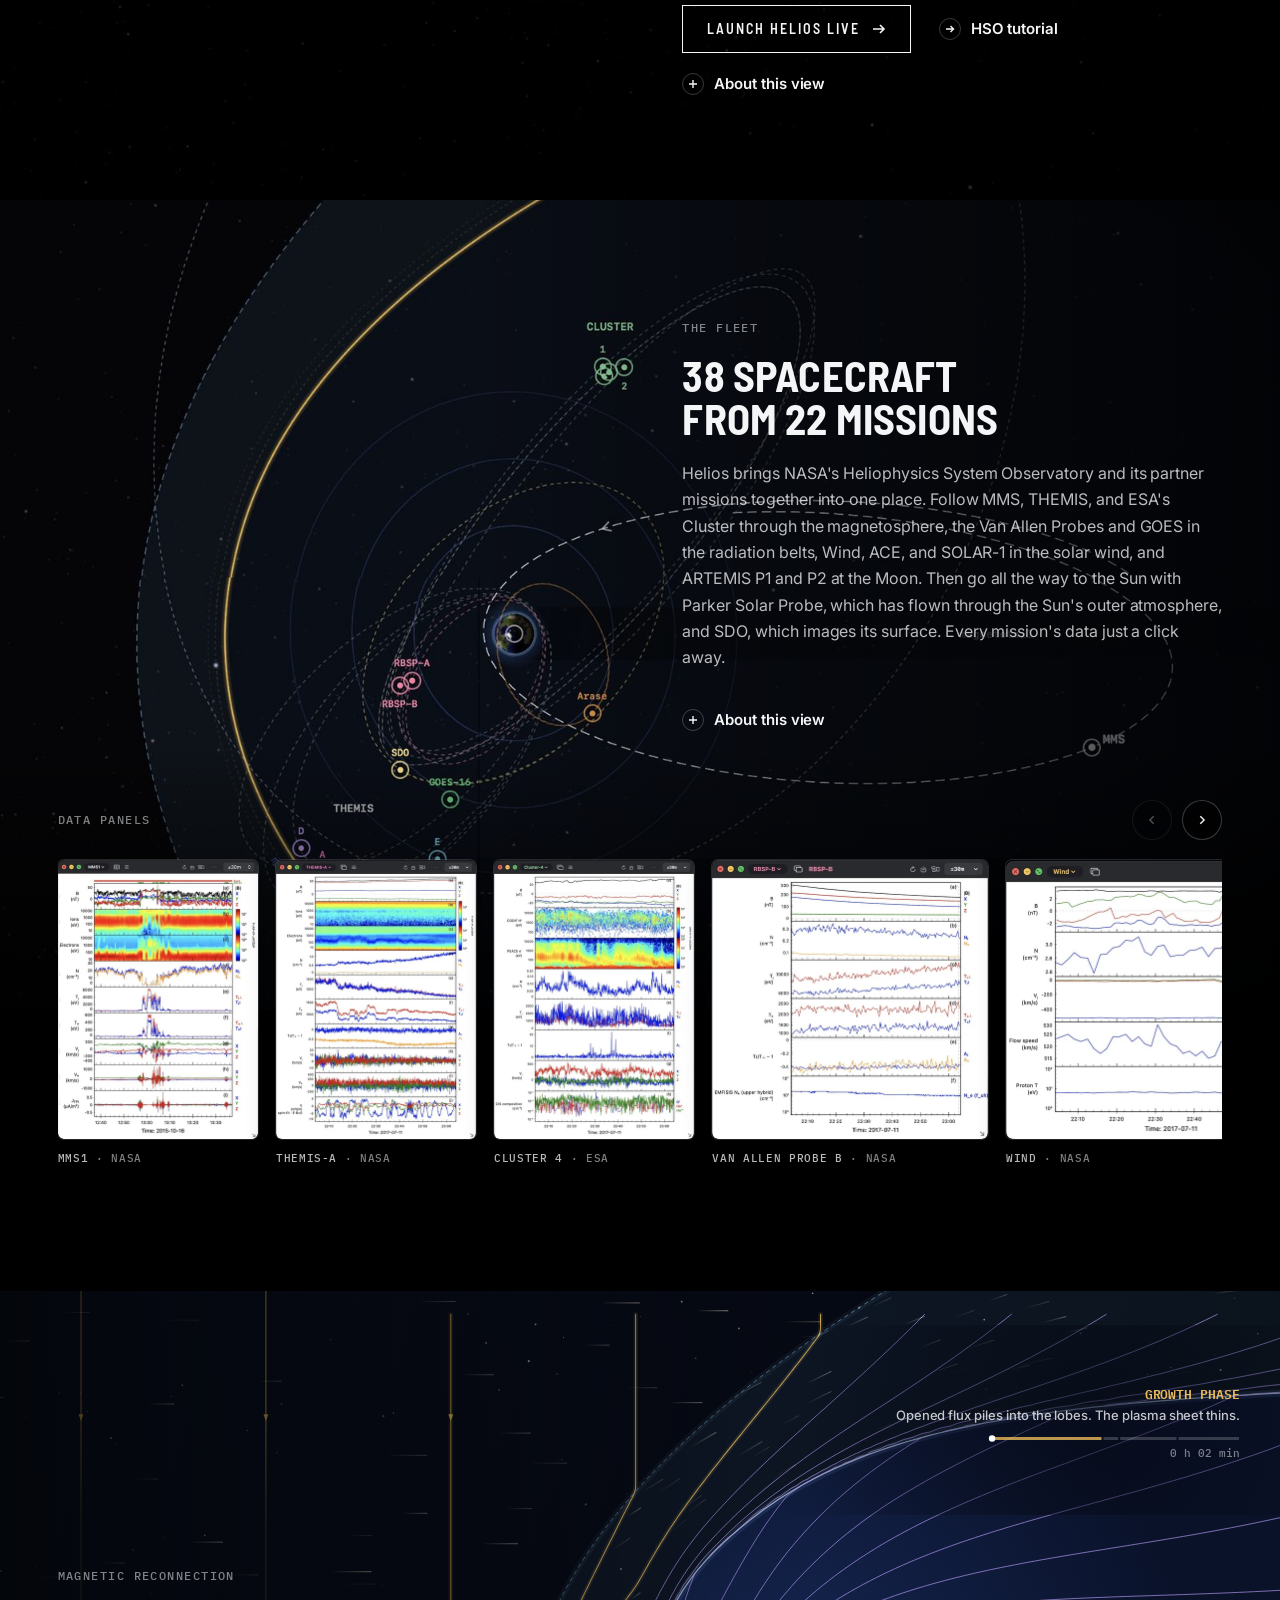
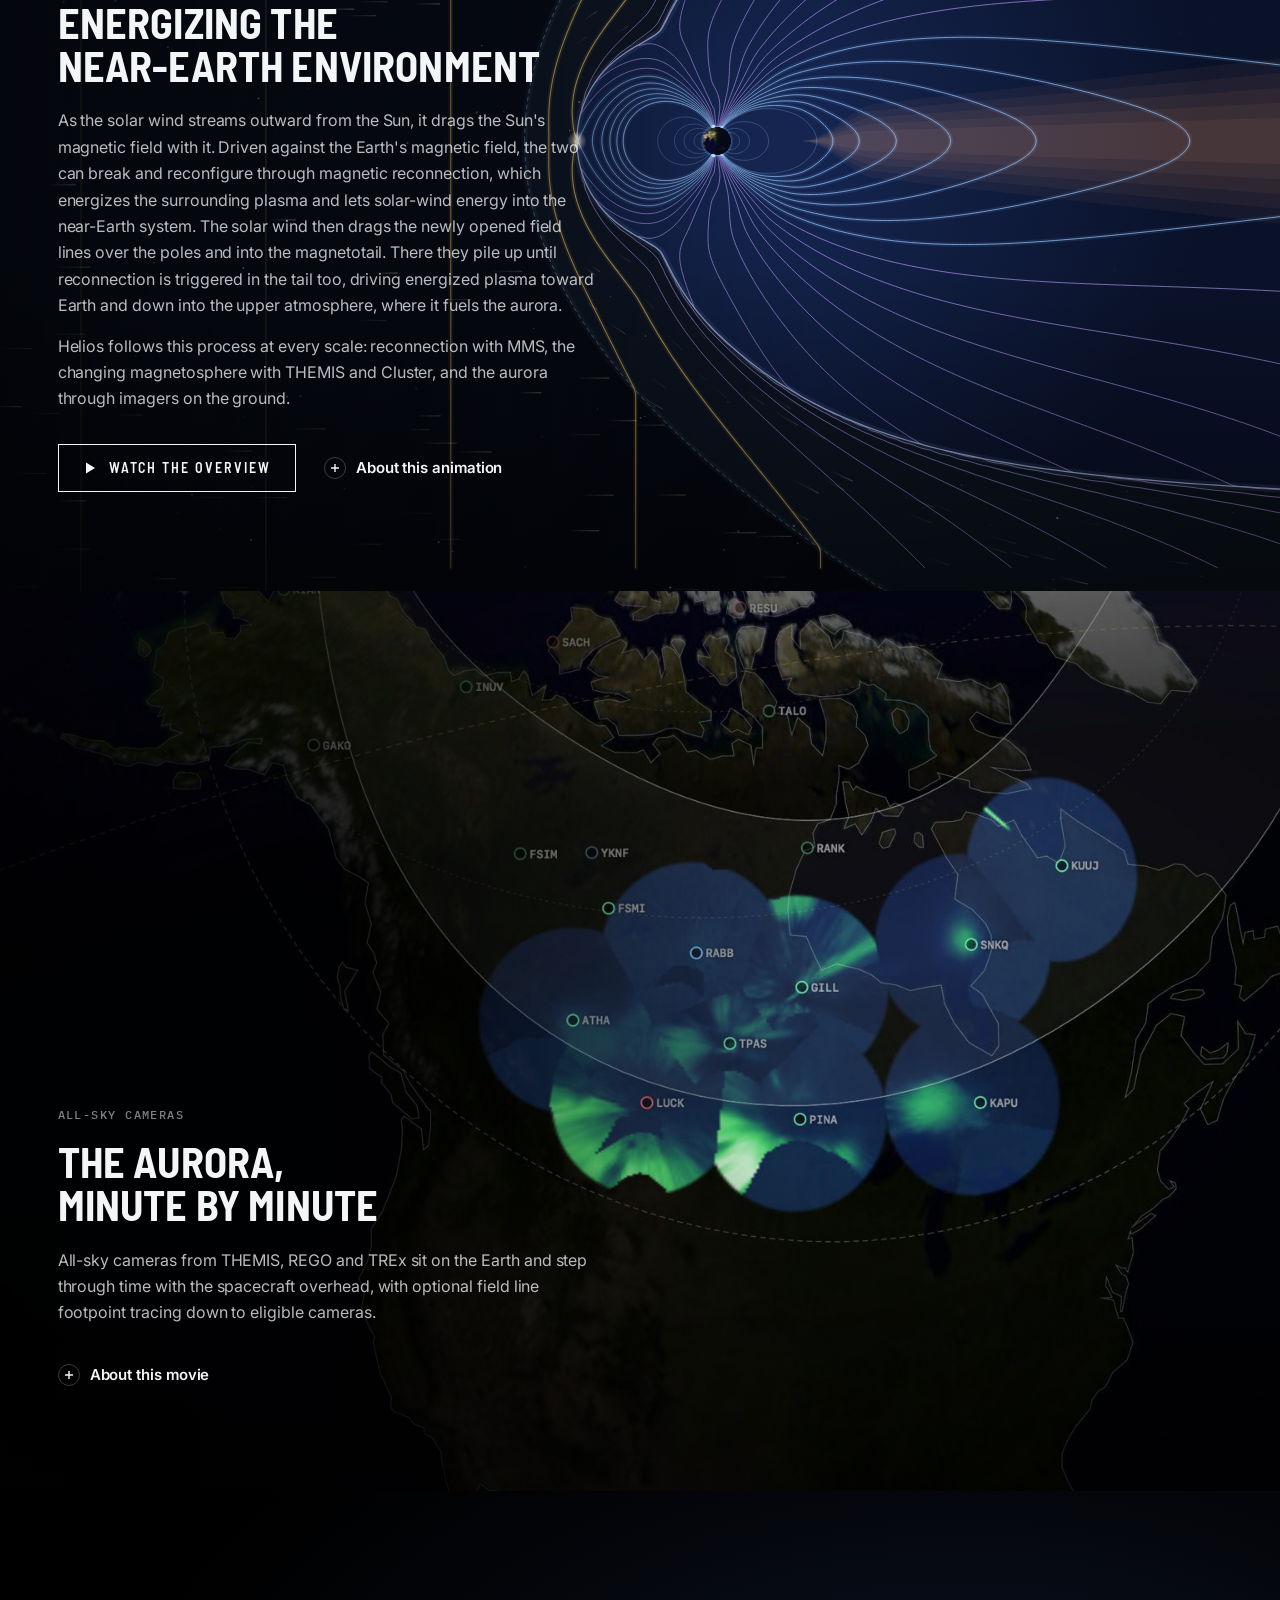
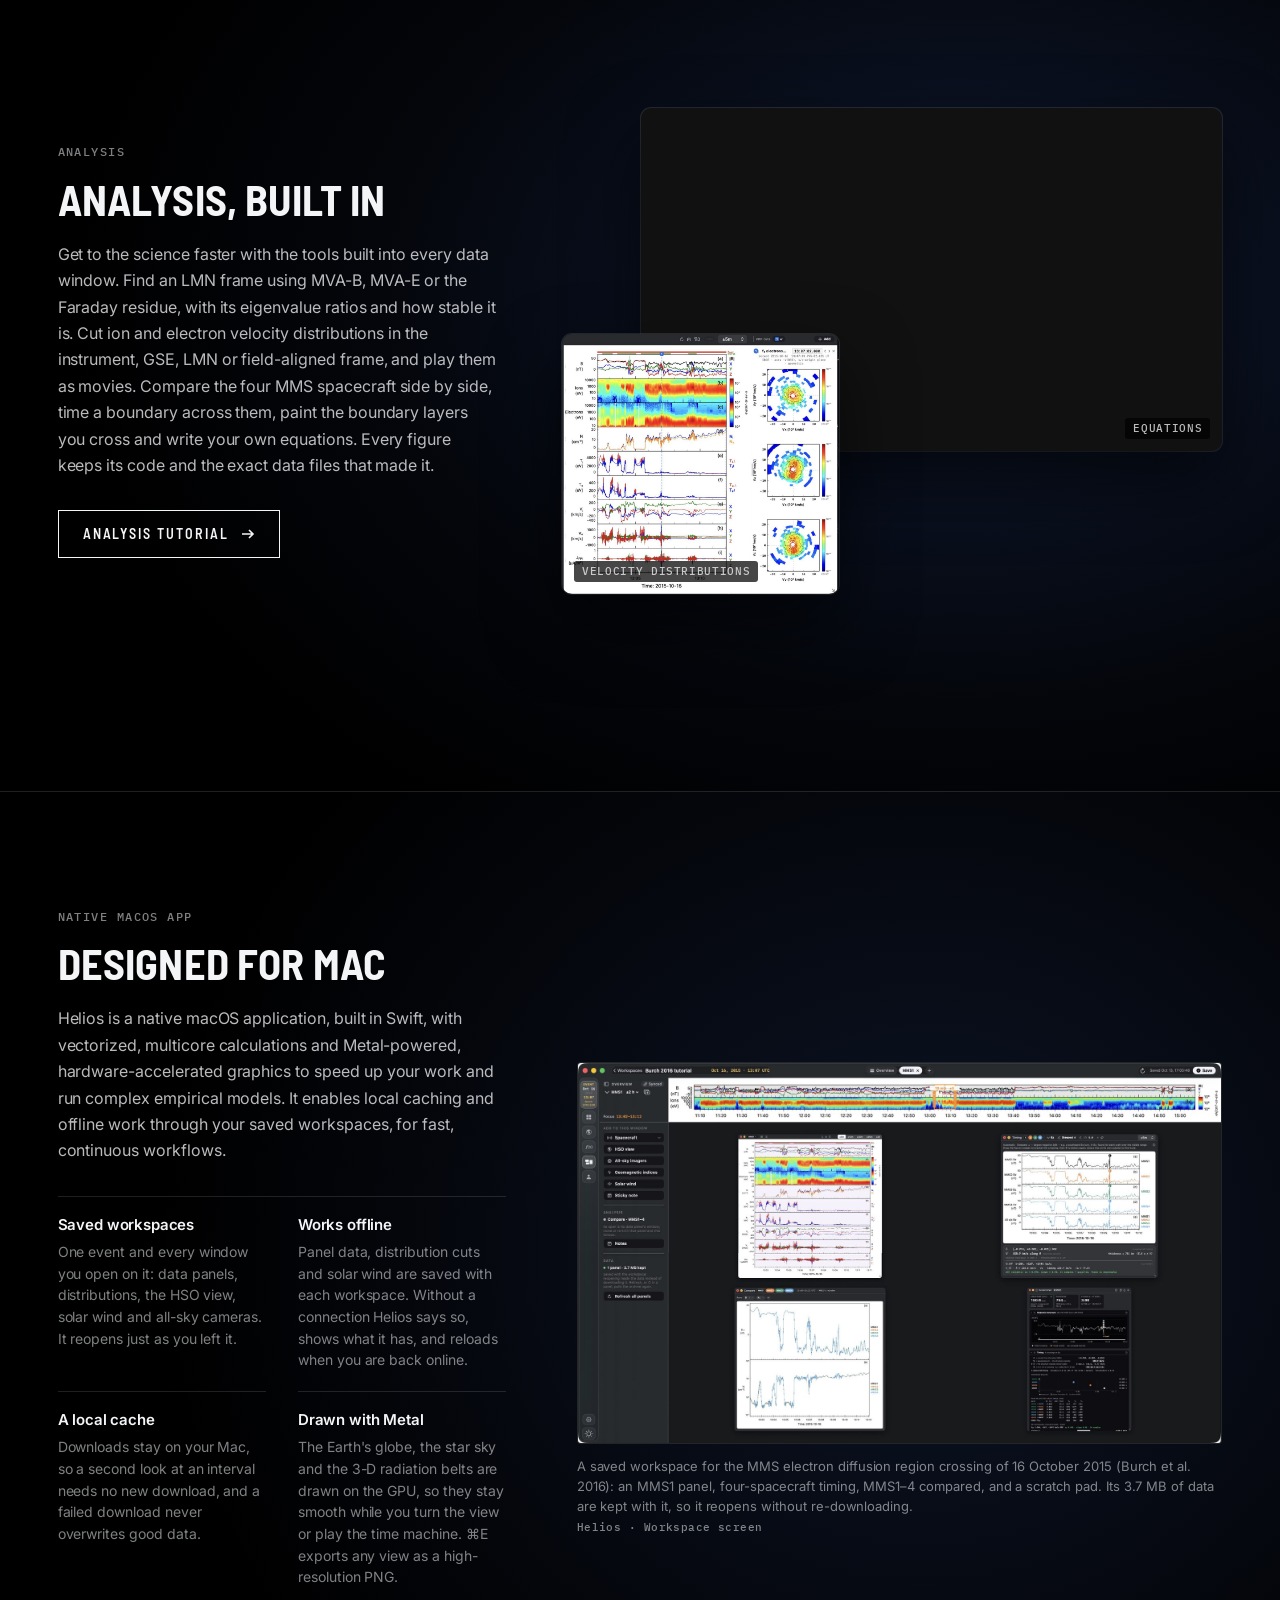
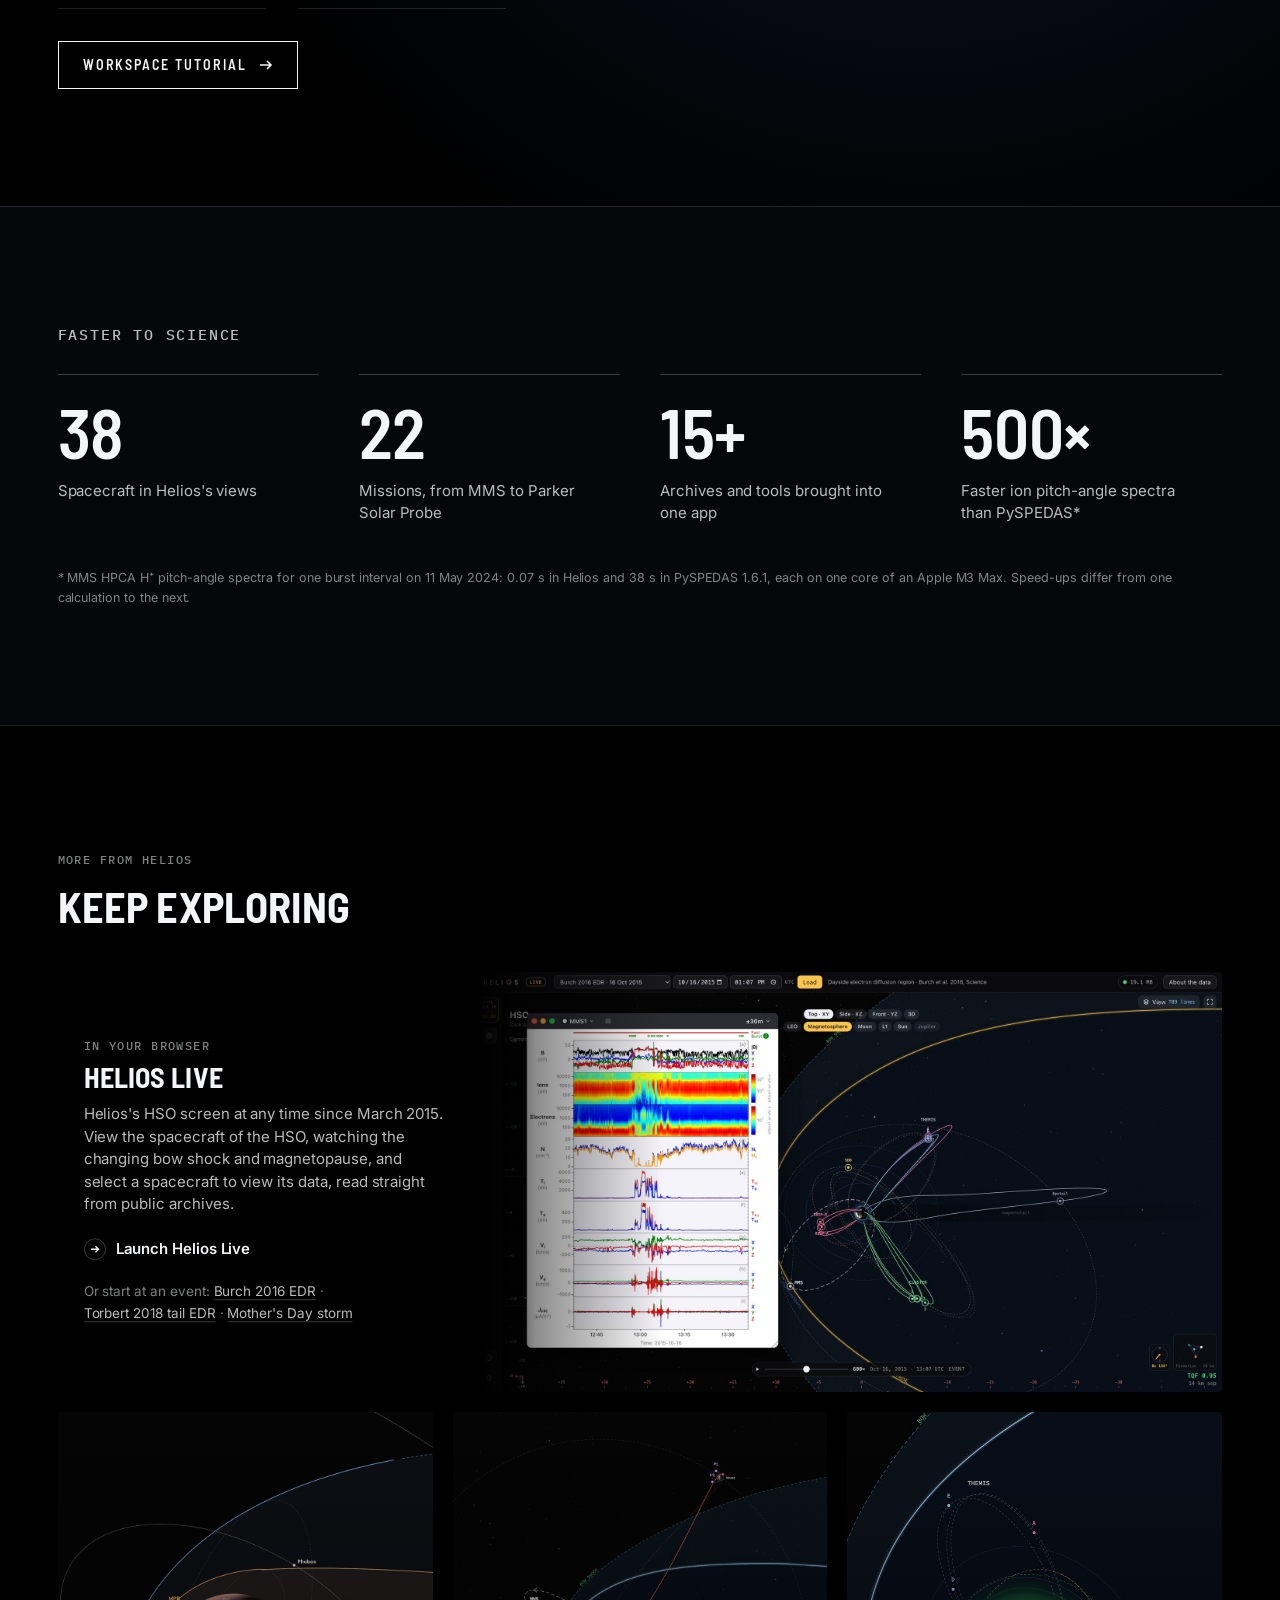
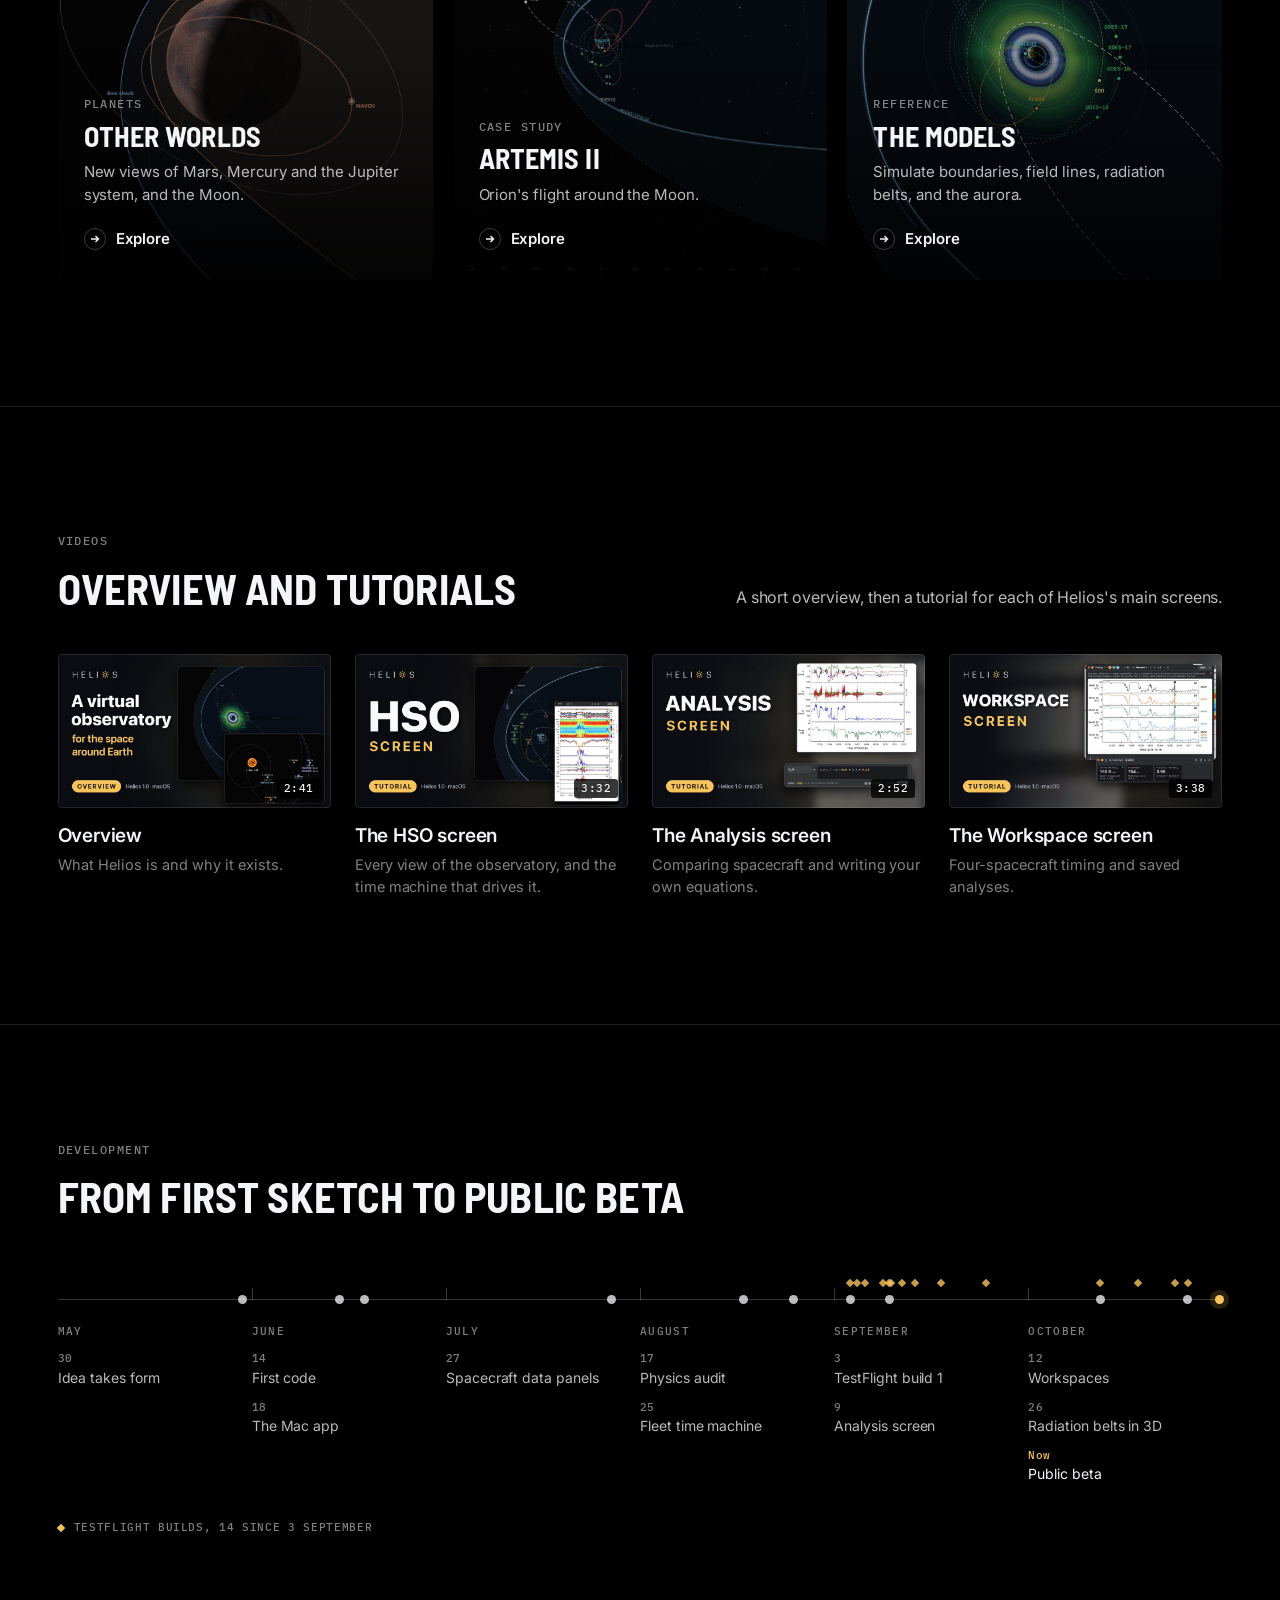
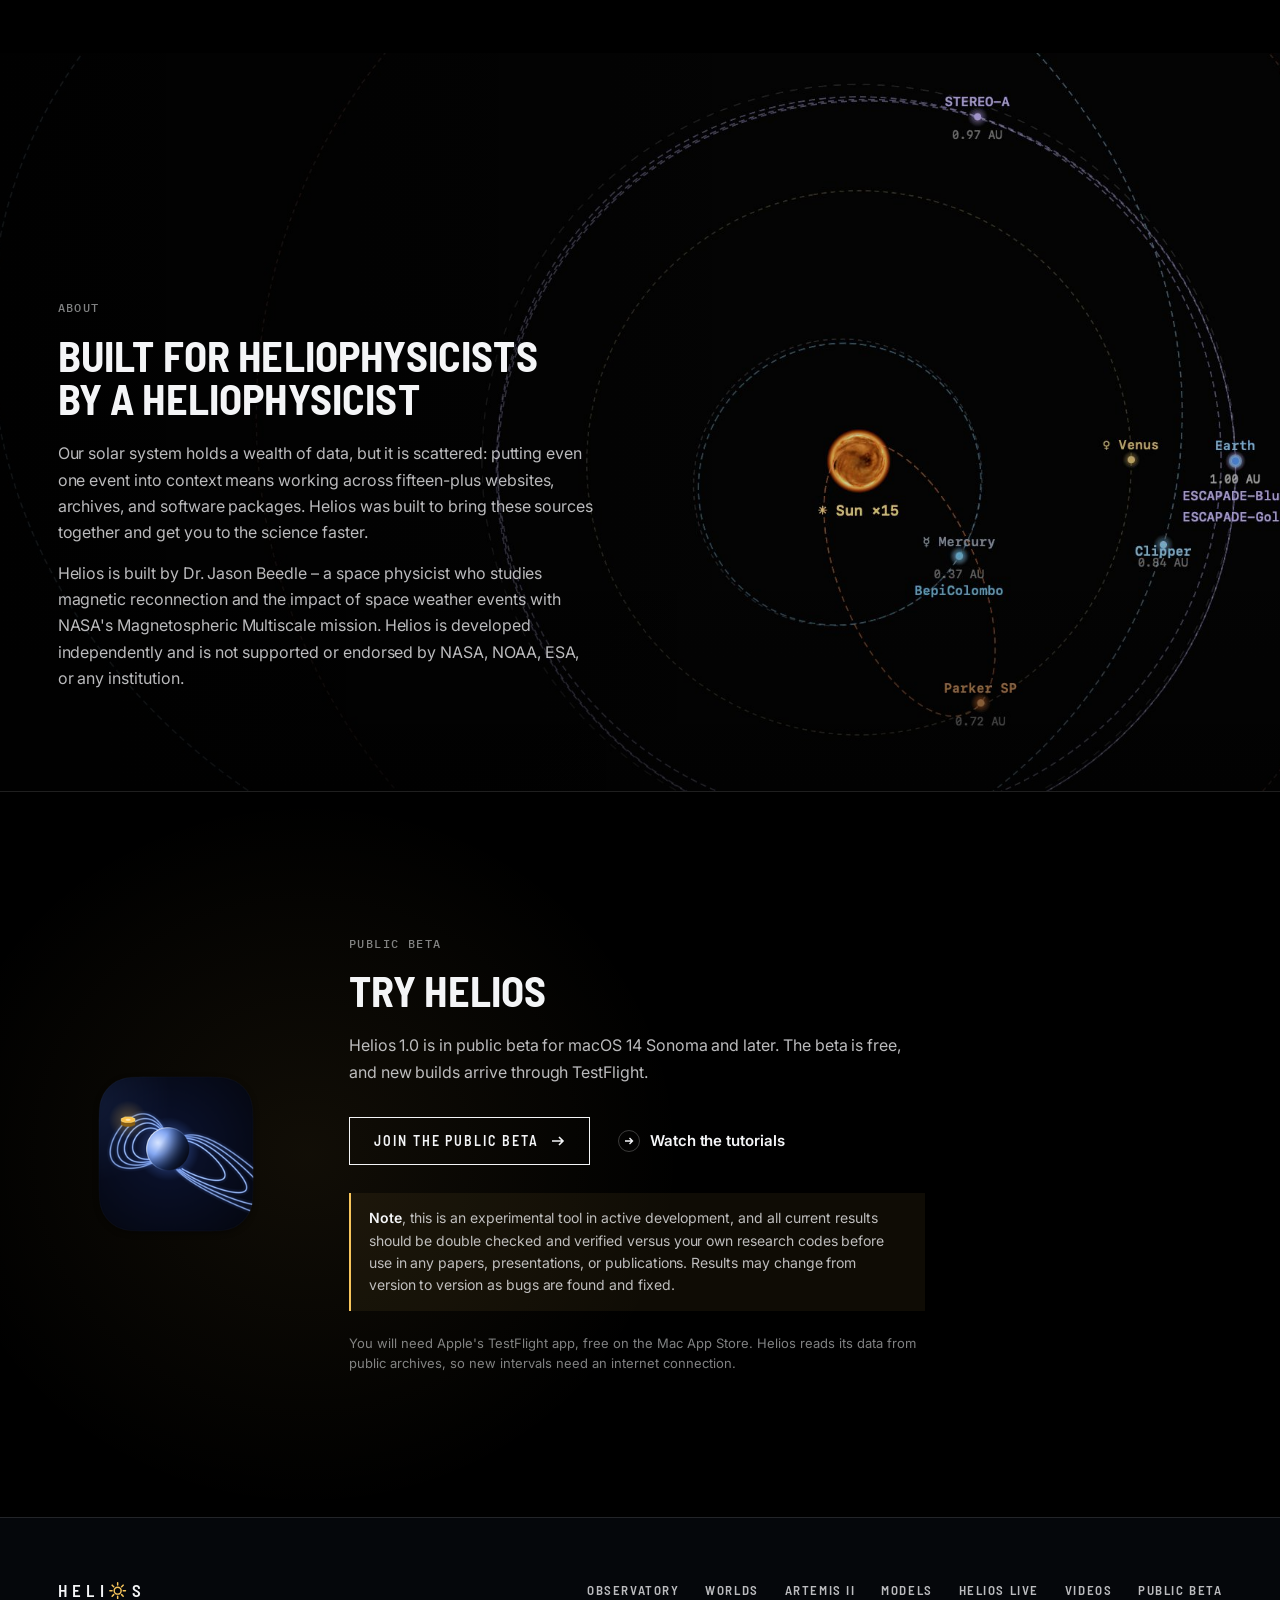
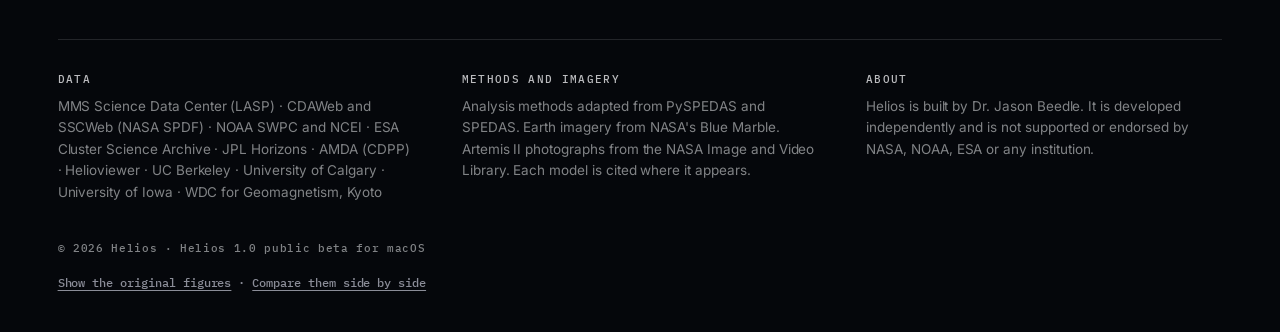
==== commit 092d372c: "Five magnetospheres with real globes; Helios Live card as a tile; Moon and Jupiter pictures; burst a" ====
--- a/index.html
+++ b/index.html
@@ -23,7 +23,7 @@
   <link rel="preconnect" href="https://fonts.googleapis.com">
   <link rel="preconnect" href="https://fonts.gstatic.com" crossorigin>
   <link rel="stylesheet" href="https://fonts.googleapis.com/css2?family=Barlow+Semi+Condensed:wght@600;700&family=IBM+Plex+Mono:wght@400;500&family=Inter:wght@400;500;600&display=swap">
-  <link rel="stylesheet" href="css/site.css?v=38">  <!-- /chrome:meta -->
+  <link rel="stylesheet" href="css/site.css?v=40">  <!-- /chrome:meta -->
   <link rel="preload" href="assets/data/hero-geometry.json" as="fetch" crossorigin>
 </head>
 <body>
@@ -219,16 +219,15 @@
       </div>
       <ul class="tiles">
         <li class="reveal feature">
-          <article class="live-card">
-            <div class="live-copy">
-              <span class="eyebrow"><i class="live-dot" aria-hidden="true"></i>In your browser · nothing to install</span>
+          <article class="tile live">
+            <img src="assets/img/live-feature.jpg" width="1920" height="1080" alt="Helios Live on 16 October 2015: the fleet's orbits around Earth inside the magnetopause and bow shock, with MMS1's data window open on the electron diffusion region of Burch et al. (2016)" loading="lazy">
+            <div class="tile-body">
+              <span class="eyebrow">In your browser</span>
               <h3>Helios Live</h3>
-              <p>Helios's HSO screen at any moment since March 2015. See where each spacecraft was and the magnetopause and bow shock that hour's solar wind set, then click a spacecraft for its data, read straight from the public archives.</p>
-              <p class="live-fleet">MMS · THEMIS · ARTEMIS · Cluster · GOES · ACE · Wind · DSCOVR</p>
-              <a class="btn solid" href="app.html">Launch Helios Live<svg viewBox="0 0 10 10" aria-hidden="true"><path d="M1 5h7M5.5 2l3 3-3 3" stroke="currentColor" stroke-width="1.4" fill="none"/></svg></a>
+              <p>Helios's HSO screen at any time since March 2015. View the spacecraft of the HSO, watching the changing bow shock and magnetopause, and select a spacecraft to view its data, read straight from public archives.</p>
+              <a class="link" href="app.html"><span class="ring"><svg viewBox="0 0 10 10" aria-hidden="true"><path d="M1 5h7M5.5 2l3 3-3 3" stroke="currentColor" stroke-width="1.4" fill="none"/></svg></span>Launch Helios Live</a>
               <p class="live-try">Or start at an event: <a href="app.html?t=2015-10-16T13:07:02Z&amp;open=1">Burch 2016 EDR</a> · <a href="app.html?t=2017-07-11T22:34:03Z&amp;open=1">Torbert 2018 tail EDR</a> · <a href="app.html?t=2024-05-11T14:41:00Z&amp;open=1">Mother's Day storm</a></p>
             </div>
-            <div class="live-side"><a class="live-shot" href="app.html?t=2015-10-16T13:07:02Z&amp;open=1" aria-label="Open Helios Live at the electron diffusion region of Burch et al. (2016)"><img src="assets/img/live-feature.jpg" width="1920" height="1080" alt="Helios Live on 16 October 2015: the orbits of MMS, THEMIS, Cluster, the Van Allen Probes and Geotail around Earth inside the magnetopause and bow shock, with MMS1's data window open on the electron diffusion region of Burch et al. (2016)" loading="lazy"></a><p class="live-cap">Helios Live on 16 Oct 2015, 13:07 UTC: the fleet around Earth, and MMS1 at the electron diffusion region of Burch et al. (2016).</p></div>
           </article>
         </li>
         <li class="reveal"><a class="tile" href="worlds.html"><img src="assets/img/mars-view.jpg" alt="" loading="lazy"><div class="tile-body"><span class="eyebrow">Planets</span><h3>Other worlds</h3><p>New views of Mars, Mercury and the Jupiter system, and the Moon.</p><span class="link"><span class="ring"><svg viewBox="0 0 10 10" aria-hidden="true"><path d="M1 5h7M5.5 2l3 3-3 3" stroke="currentColor" stroke-width="1.4" fill="none"/></svg></span>Explore</span></div></a></li>
@@ -338,7 +337,7 @@
     </video>
   </dialog>
 
-  <script src="js/gfx/switch.js?v=39" data-new="js/figkit.js js/gfx/core.js js/gfx/meridian.js js/gfx/hero.js js/gfx/dungey.js" data-classic="js/figkit.js js/hero.js"></script>
+  <script src="js/gfx/switch.js?v=40" data-new="js/figkit.js js/gfx/core.js js/gfx/meridian.js js/gfx/hero.js js/gfx/dungey.js" data-classic="js/figkit.js js/hero.js"></script>
   <script src="js/site.js?v=36"></script>
 </body>
 </html>
--- a/css/site.css
+++ b/css/site.css
@@ -294,26 +294,18 @@
 .tile h3 { font: 700 clamp(26px, 2.2vw, 34px)/1.05 var(--display); text-transform: uppercase; letter-spacing: 0.004em; }
 .tile p { margin: 10px 0 16px; color: var(--ink-2); font-size: 15px; line-height: 1.5; }
 .tiles .feature { grid-column: 1 / -1; }
-/* Helios Live leads the tiles: what it is and the ways in on the left, the app's own screen on the right */
-.live-card { display: grid; grid-template-columns: minmax(0, 0.6fr) minmax(0, 1fr); background: var(--panel); border: 1px solid var(--line-2); border-radius: 4px; overflow: hidden; }
-.live-copy { display: flex; flex-direction: column; justify-content: center; align-items: flex-start; padding: clamp(26px, 3.2vw, 48px); }
-.live-copy .eyebrow { display: flex; align-items: center; gap: 9px; margin: 0 0 14px; color: var(--sun); }
-.live-dot { width: 7px; height: 7px; border-radius: 50%; background: var(--sun); box-shadow: 0 0 0 4px rgba(247, 197, 92, 0.18); }
-.live-copy h3 { margin: 0; font: 700 clamp(36px, 3.6vw, 54px)/1 var(--display); text-transform: uppercase; letter-spacing: 0.004em; }
-.live-copy p { margin: 16px 0 0; color: var(--ink-2); font-size: 16px; line-height: 1.55; max-width: 31rem; }
-.live-copy .live-fleet { margin-top: 14px; color: var(--ink-3); font: 500 11.5px/1.7 var(--mono); letter-spacing: 0.08em; text-transform: uppercase; }
-.live-copy .btn { margin-top: 26px; }
-.btn.solid { border-color: var(--sun); background: var(--sun); color: #0b0a06; }
-.btn.solid::before { background: var(--ink); }
-.live-copy .live-try { margin-top: 18px; color: var(--ink-3); font-size: 14px; line-height: 1.7; }
-.live-try a { color: var(--ink); text-decoration: underline; text-decoration-color: var(--line-2); text-underline-offset: 3px; white-space: nowrap; }
-.live-try a:hover, .live-try a:focus-visible { text-decoration-color: var(--sun); }
-.live-side { display: flex; flex-direction: column; min-width: 0; border-left: 1px solid var(--line); background: #000; }
-.live-shot { position: relative; display: block; flex: 1 1 auto; aspect-ratio: 16 / 9; overflow: hidden; }
-.live-shot img { display: block; width: 100%; height: 100%; object-fit: cover; object-position: left top; transition: transform 0.9s ease; }
-.live-shot:hover img { transform: scale(1.02); }
-.live-cap { margin: 0; padding: 10px 16px 11px; border-top: 1px solid var(--line); background: var(--panel); color: var(--ink-3); font: 500 11px/1.5 var(--mono); letter-spacing: 0.03em; }
-@media (prefers-reduced-motion: reduce) { .live-shot img { transition: none; } .live-shot:hover img { transform: none; } }
+/* Helios Live leads the tiles, set as they are: the app's own screen on the right, the words over its dark left.
+   The card is not one link (it holds three more), so its main link is stretched over it. */
+.tiles .feature .tile { aspect-ratio: 25 / 9; }   /* its picture's part (64% of the width) is then 16:9, the picture's own shape */
+.tiles .feature img { left: 36%; width: 64%; object-position: 0 0; }
+.tiles .feature .tile::after { background: linear-gradient(90deg, #000 0%, #000 36%, rgba(0, 0, 0, 0.45) 41%, rgba(0, 0, 0, 0) 52%); }
+.tiles .feature .tile-body { top: 50%; bottom: auto; right: auto; max-width: min(420px, 31%); transform: translateY(-50%); }
+.tile.live .link::after { content: ""; position: absolute; inset: -100vh -100vw; }
+.tile.live { cursor: pointer; }
+.tile.live .tile-body { z-index: 1; }
+.live-try { position: relative; z-index: 2; margin: 14px 0 0 !important; color: var(--ink-3) !important; font-size: 13.5px !important; line-height: 1.7 !important; }
+.live-try a { color: var(--ink-2); text-decoration: underline; text-decoration-color: var(--line-2); text-underline-offset: 3px; white-space: nowrap; }
+.live-try a:hover, .live-try a:focus-visible { color: var(--ink); text-decoration-color: var(--ink); }
 
 .learn { padding: clamp(90px, 14vh, 150px) var(--gutter); border-top: 1px solid var(--line); }
 .videos { list-style: none; margin: 44px auto 0; padding: 0; max-width: 1320px; display: grid; grid-template-columns: repeat(4, minmax(0, 1fr)); gap: 24px; }
@@ -351,6 +343,7 @@
 .figure .frame.square { aspect-ratio: 1 / 1; }
 .figure .frame canvas { width: 100%; height: 100%; }
 .figure .frame img { width: 100%; height: auto; }
+.figure .frame.second { margin-top: 12px; }
 .figure figcaption { margin-top: 12px; color: var(--ink-3); font-size: 13px; line-height: 1.55; }
 .figure figcaption .credit { display: block; margin-top: 4px; font: 500 11px/1.4 var(--mono); letter-spacing: 0.04em; color: var(--ink-3); }
 .readout {
@@ -444,8 +437,10 @@
   .split.flip > .wrap > .copy { order: 0; }
   .tiles { grid-template-columns: 1fr; }
   .tile { aspect-ratio: 16 / 10; }
-  .live-card { grid-template-columns: 1fr; }
-  .live-side { order: -1; border-left: 0; border-bottom: 1px solid var(--line); }
+  .tiles .feature .tile { aspect-ratio: auto; display: flex; flex-direction: column; }
+  .tiles .feature img { position: static; width: 100%; height: auto; aspect-ratio: 16 / 9; }
+  .tiles .feature .tile::after { display: none; }
+  .tiles .feature .tile-body { position: relative; inset: auto; top: auto; left: auto; right: auto; bottom: auto; max-width: none; transform: none; padding: 22px 26px 24px; }
   .grid-cards { grid-template-columns: 1fr; }
   .grid-cards > div, .grid-cards > div:not(:nth-child(3n + 1)) { padding: 24px 0; border-left: 0; }
   .refs { columns: 1; }
@@ -1033,3 +1028,9 @@
 .gfx-switch-row a { color: inherit; text-decoration: underline; text-underline-offset: 3px; }
 .gfx-switch-row a:hover { color: #f4f5f7; }
 
+/* The comparison of magnetospheres (worlds.html), second generation: five bodies need the page's width, so the
+   words sit over the figure and not beside it. */
+html[data-gfx-mode="new"] #scale > .wrap { grid-template-columns: 1fr; row-gap: 36px; }
+html[data-gfx-mode="new"] #scale .frame.wide { aspect-ratio: 21 / 9; }
+@media (max-width: 700px) { html[data-gfx-mode="new"] #scale .frame.wide { aspect-ratio: 4 / 5; } }
+
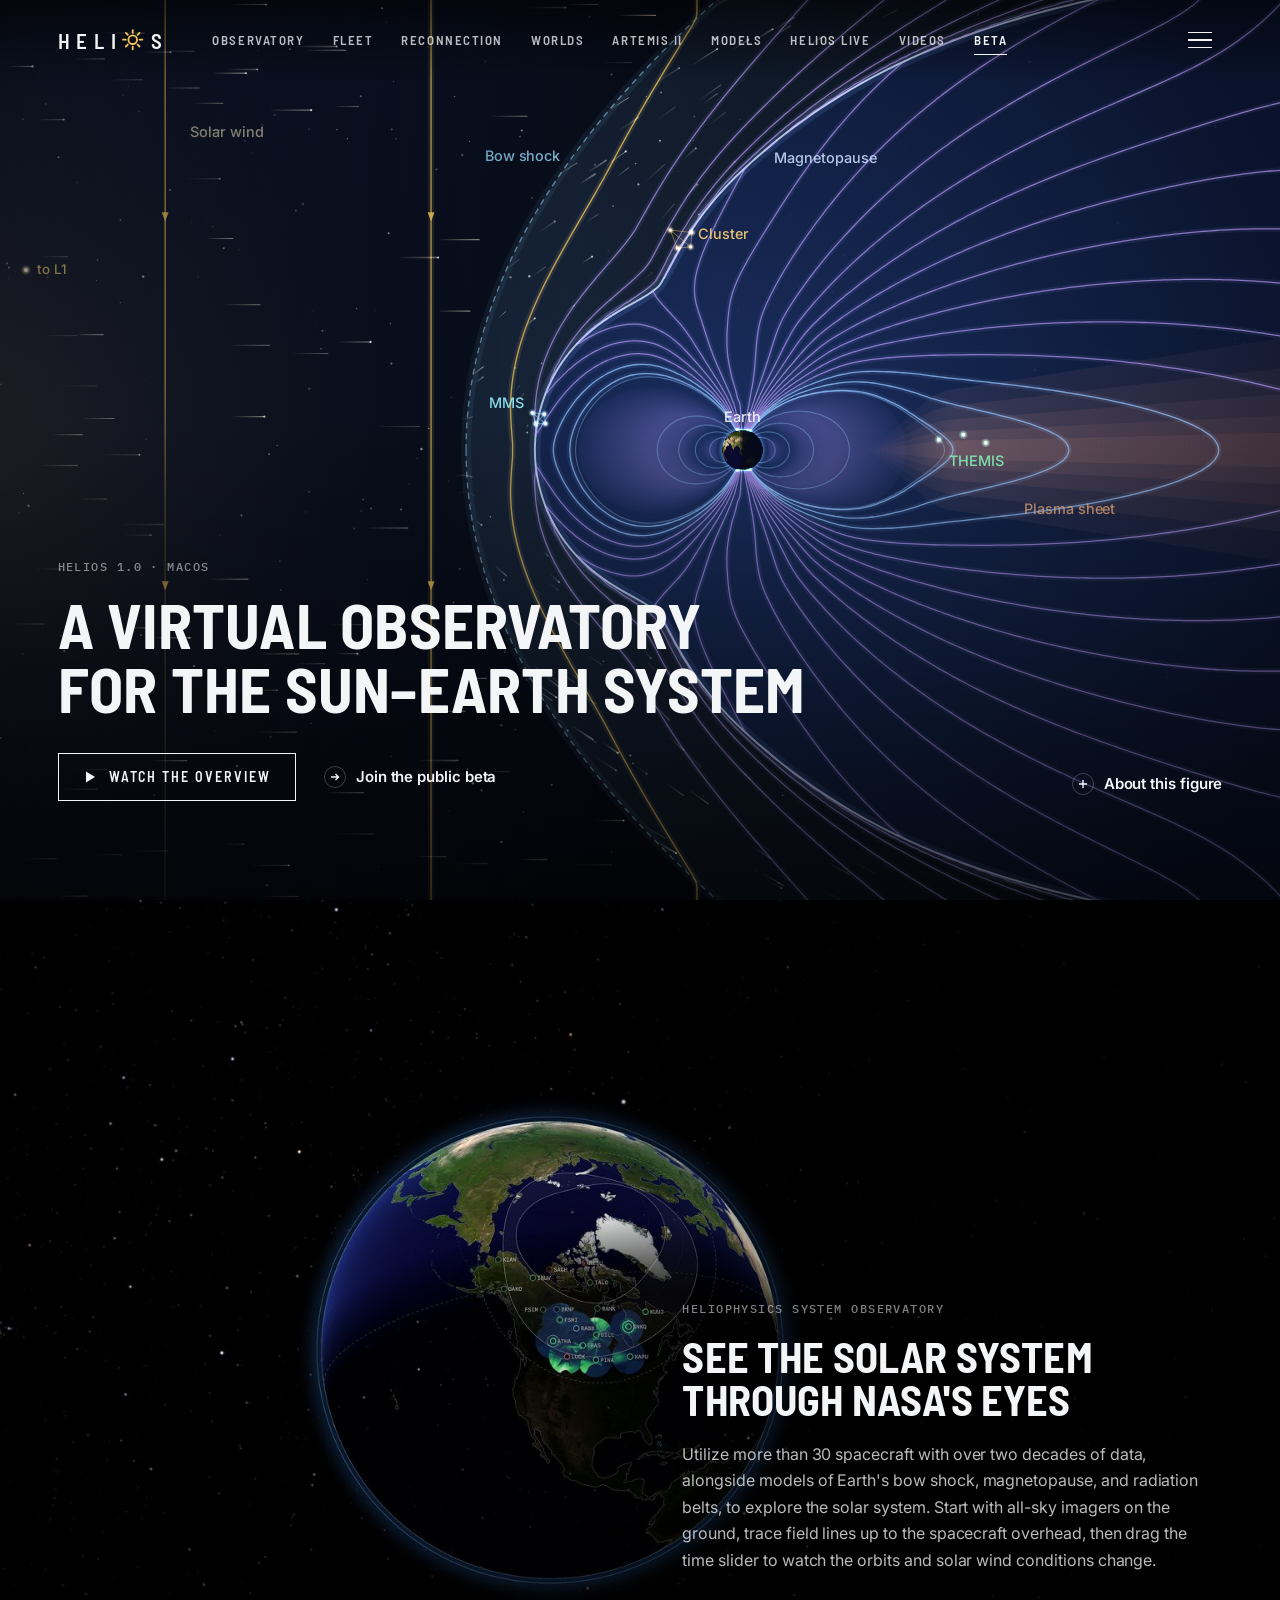
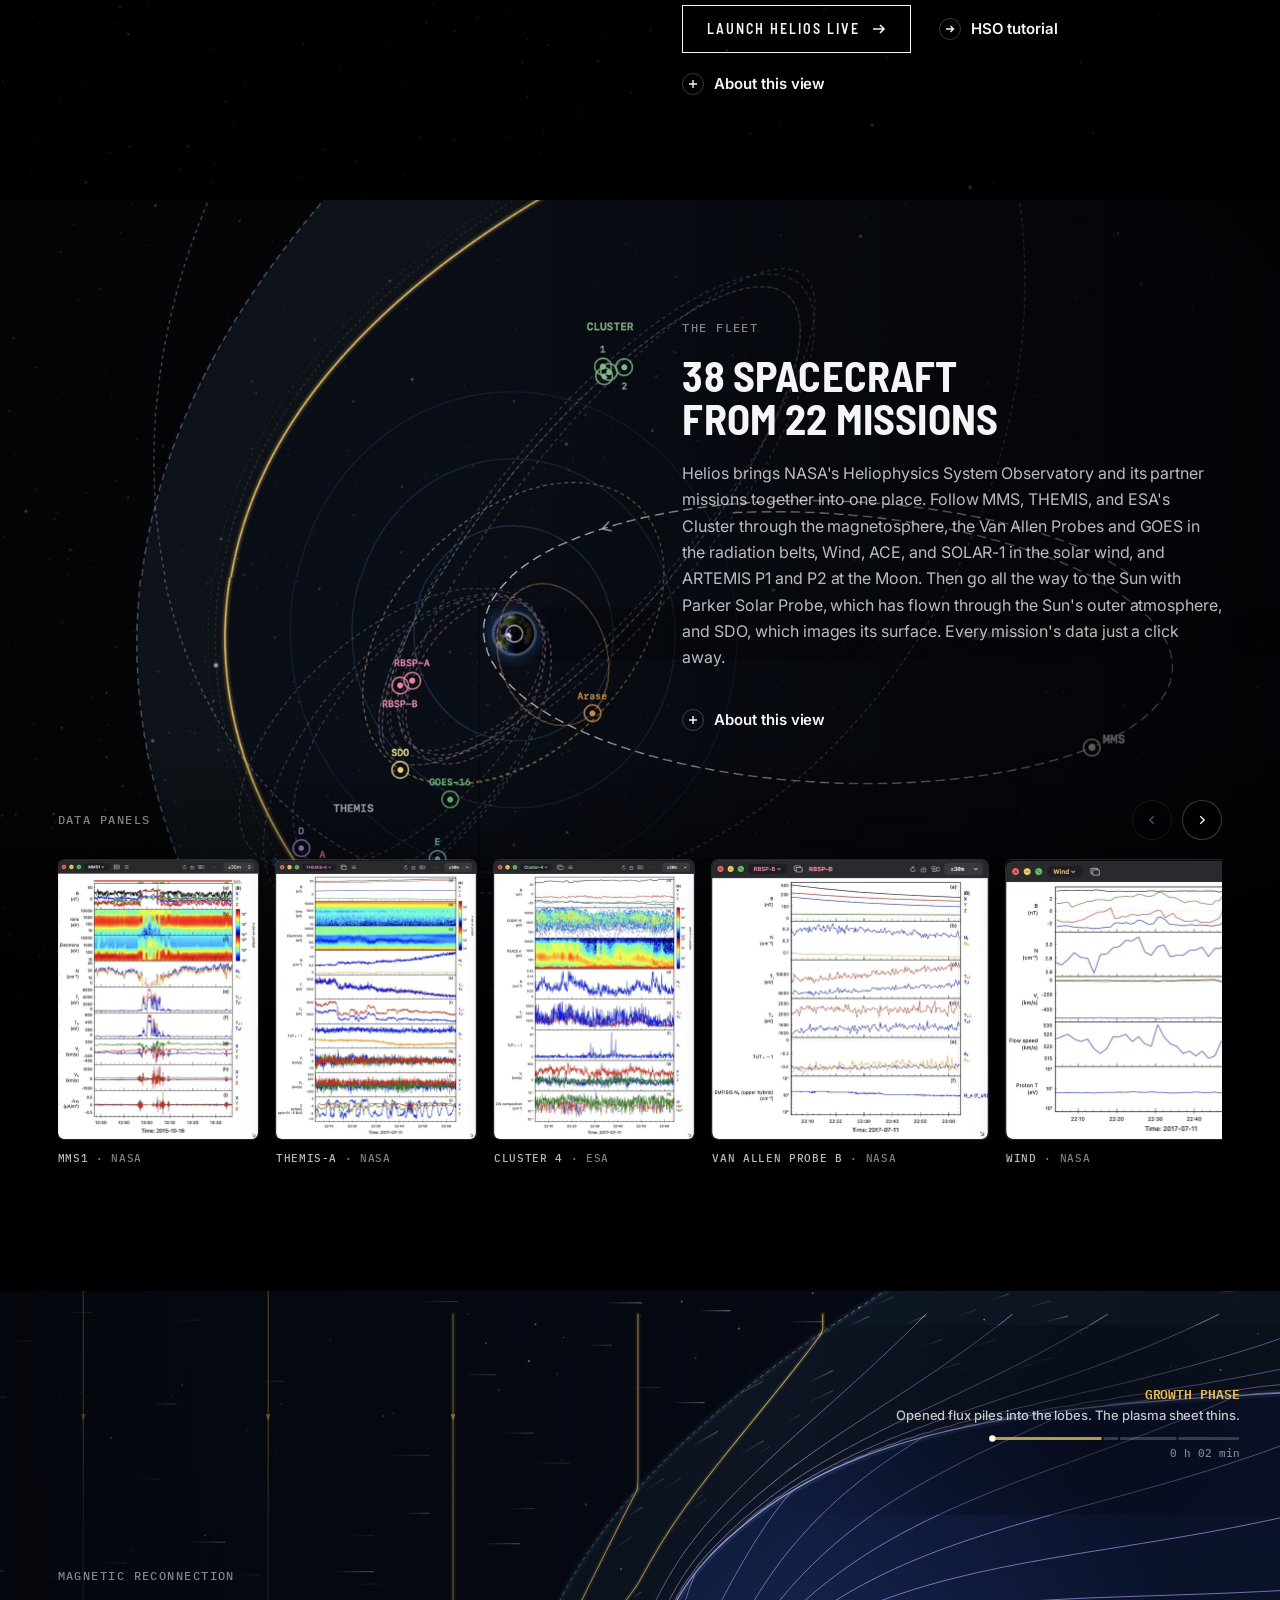
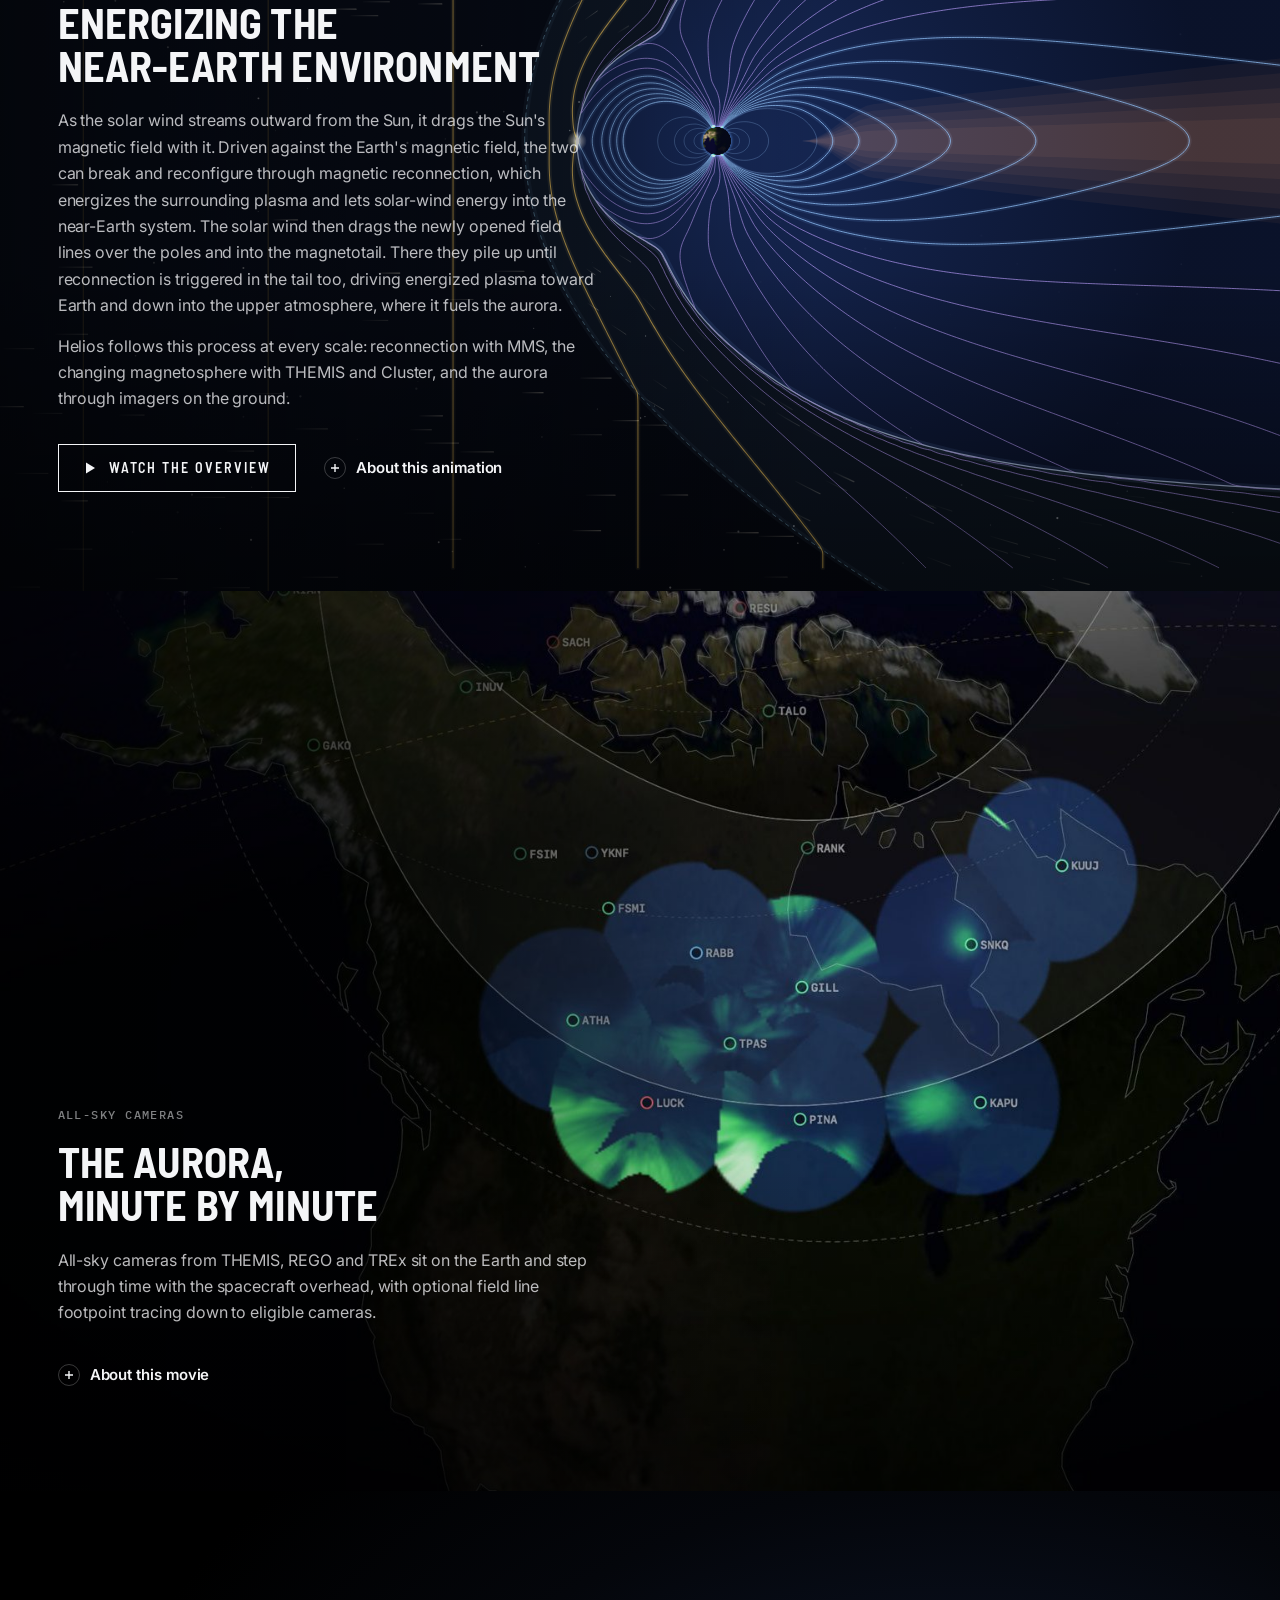
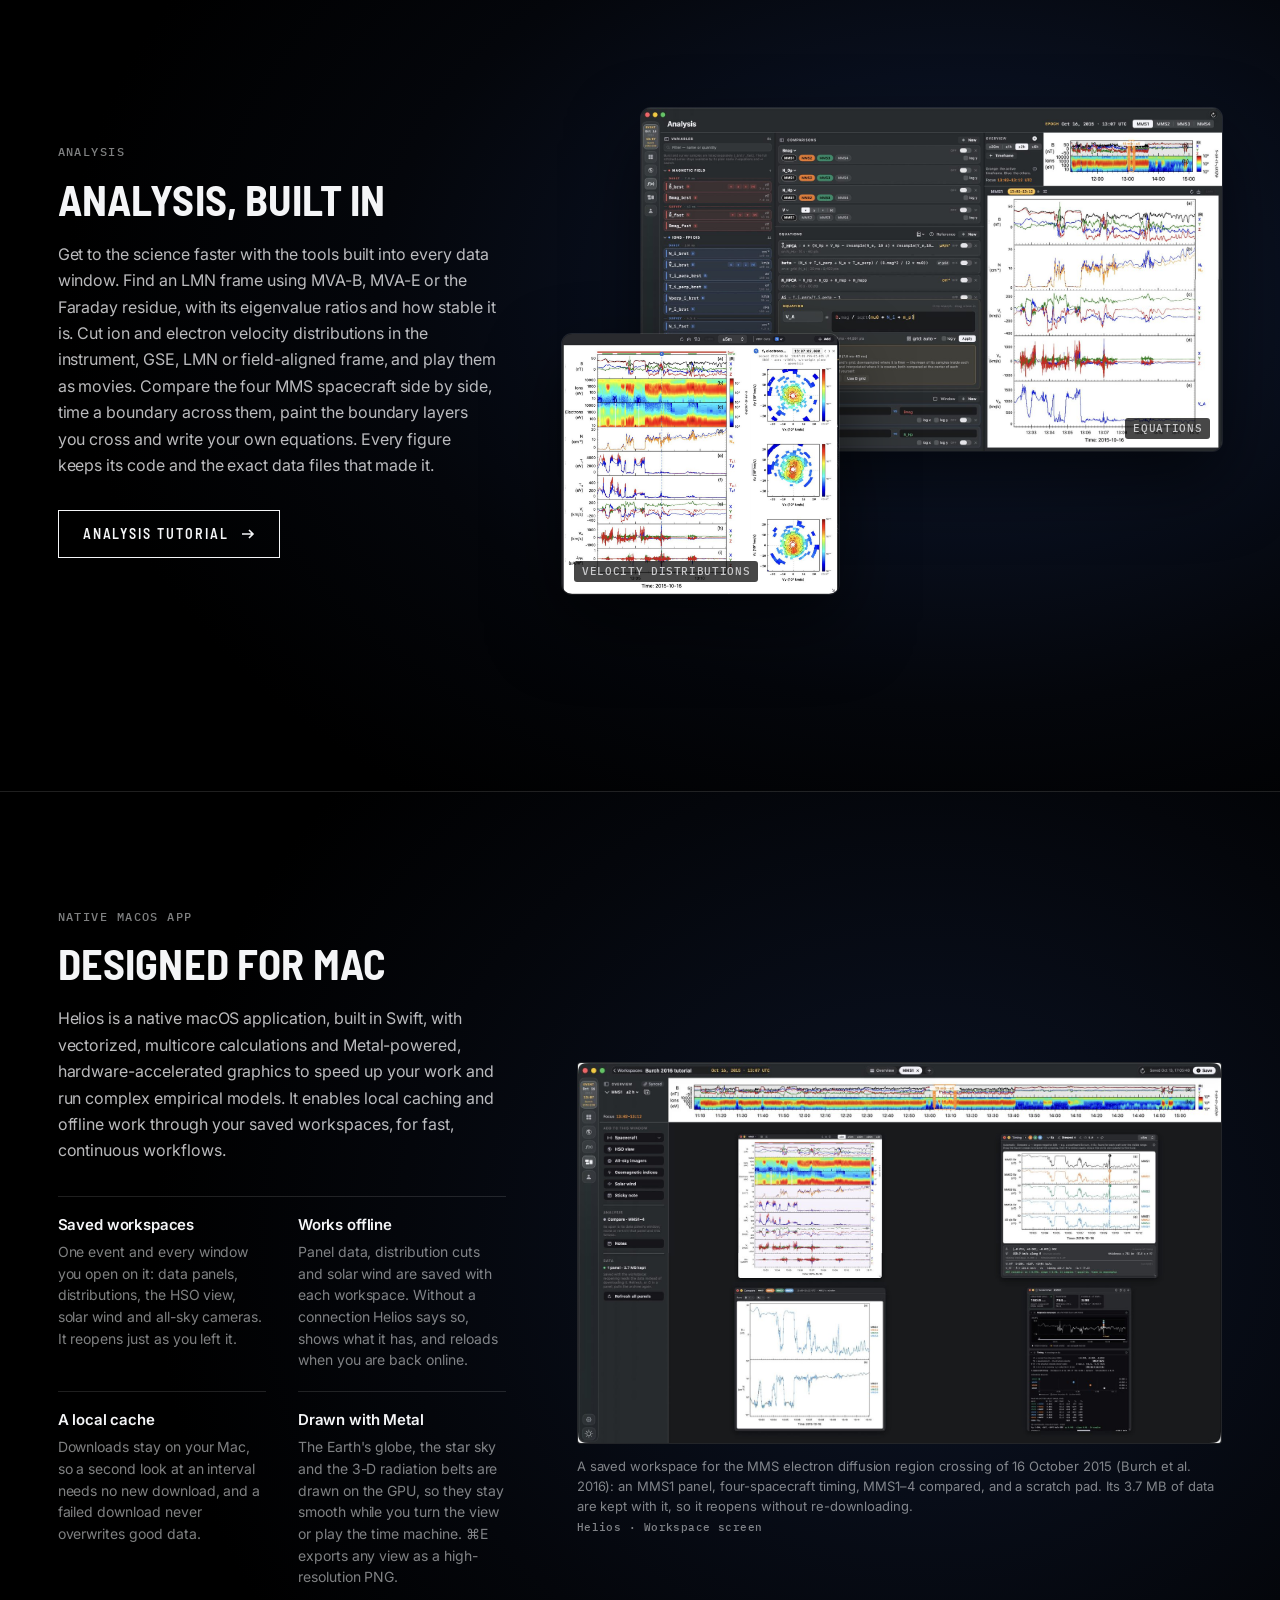
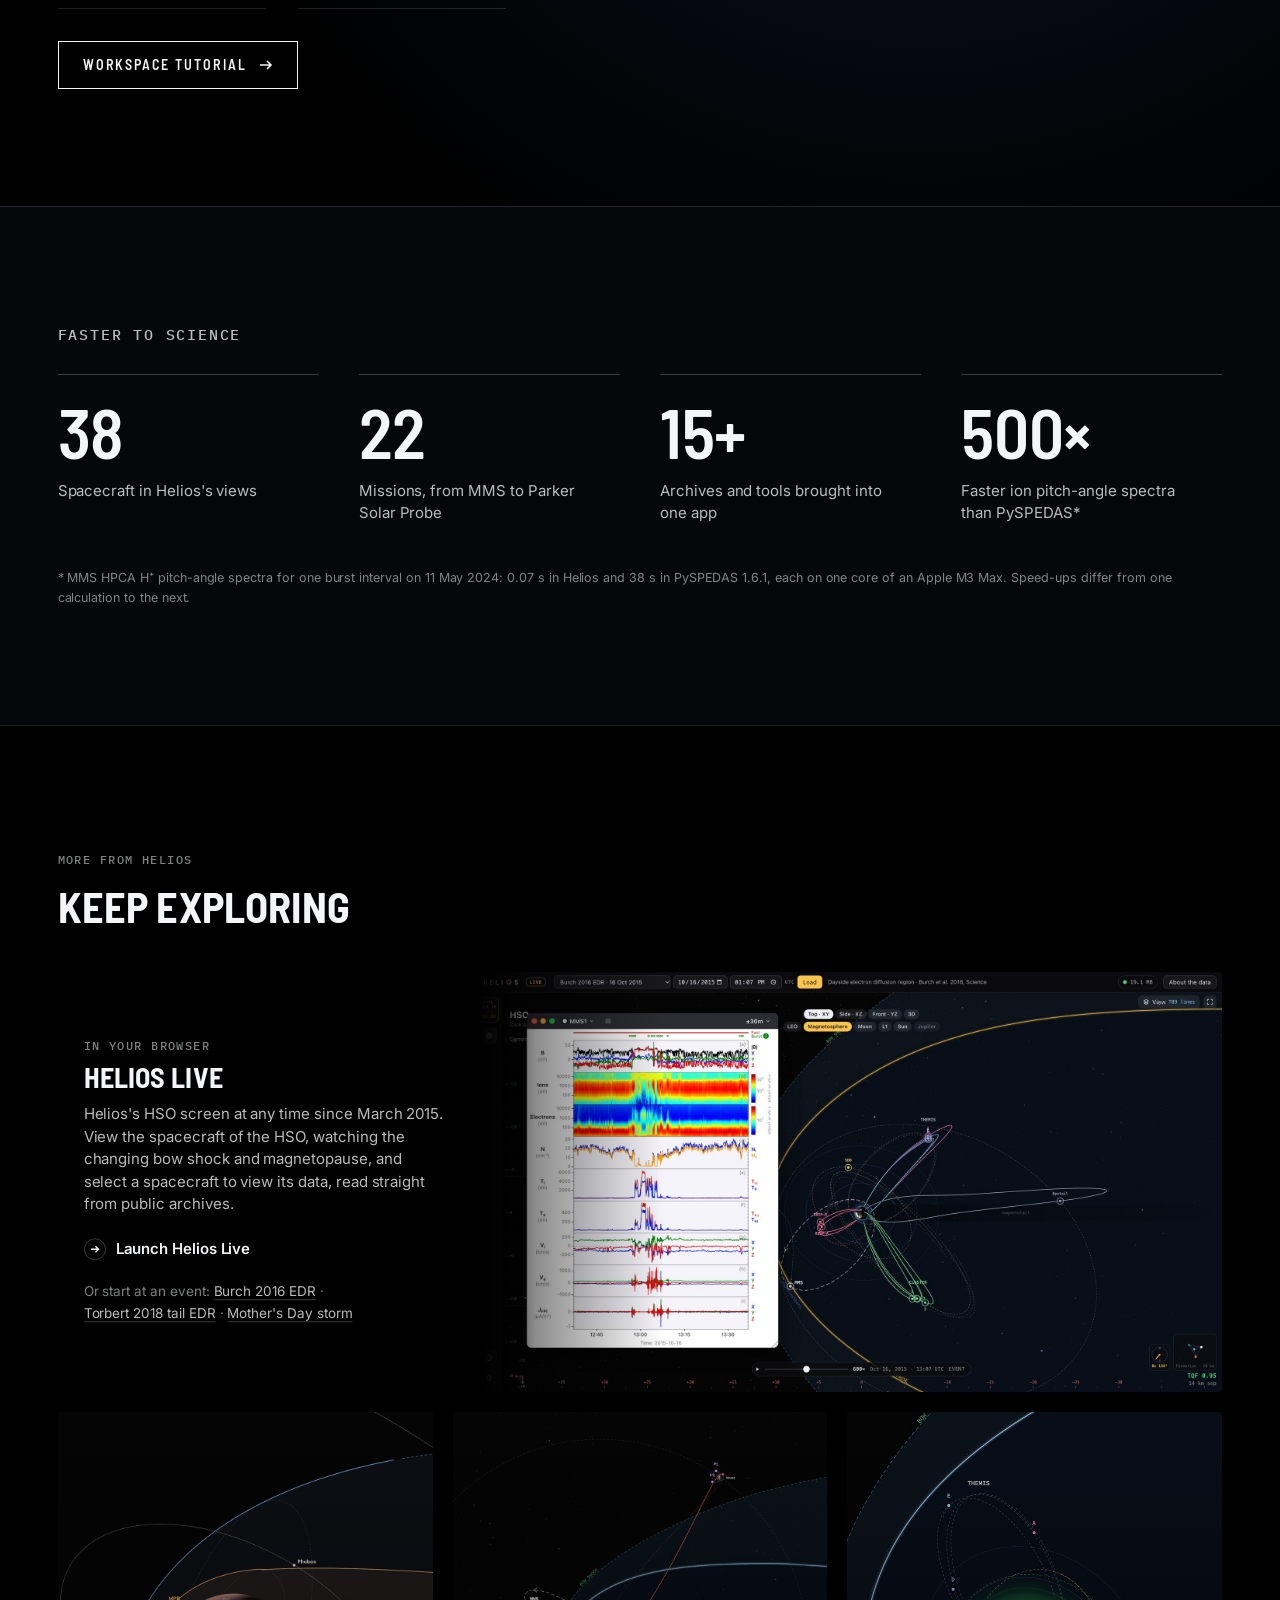
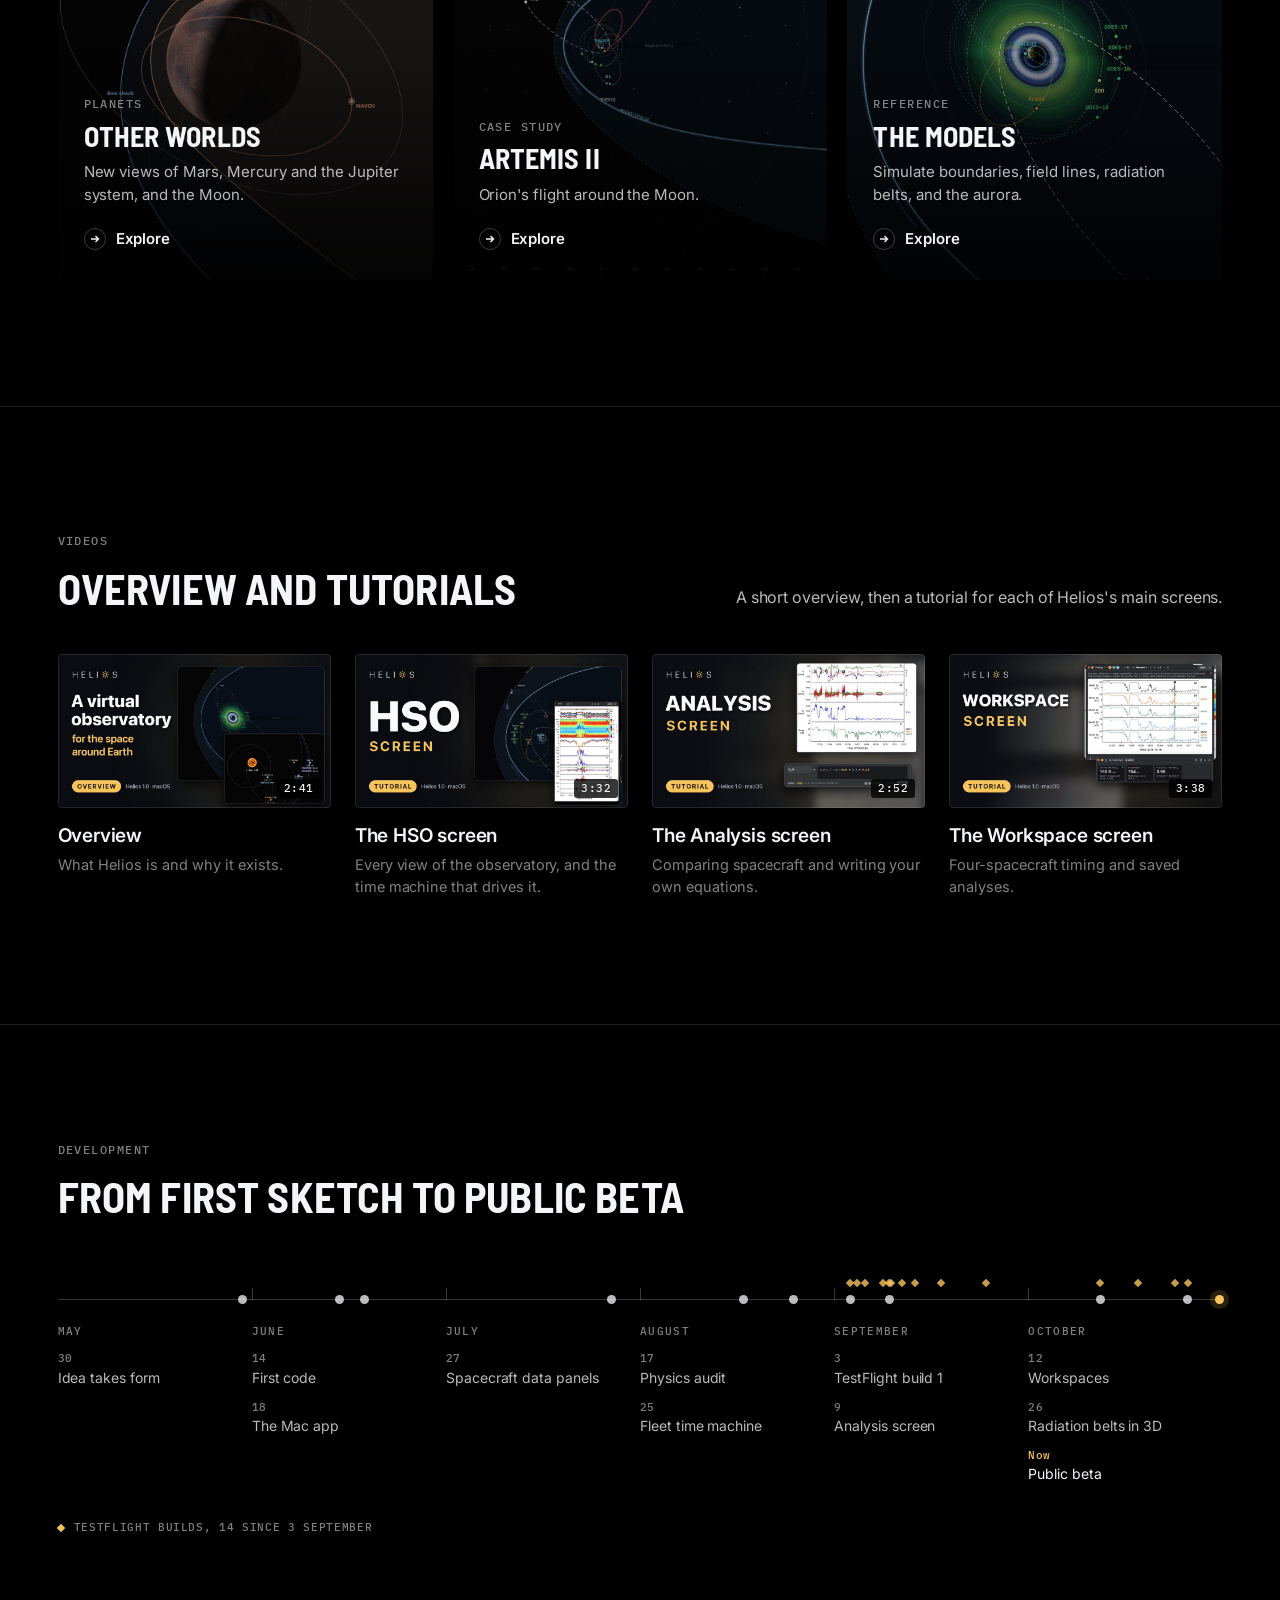
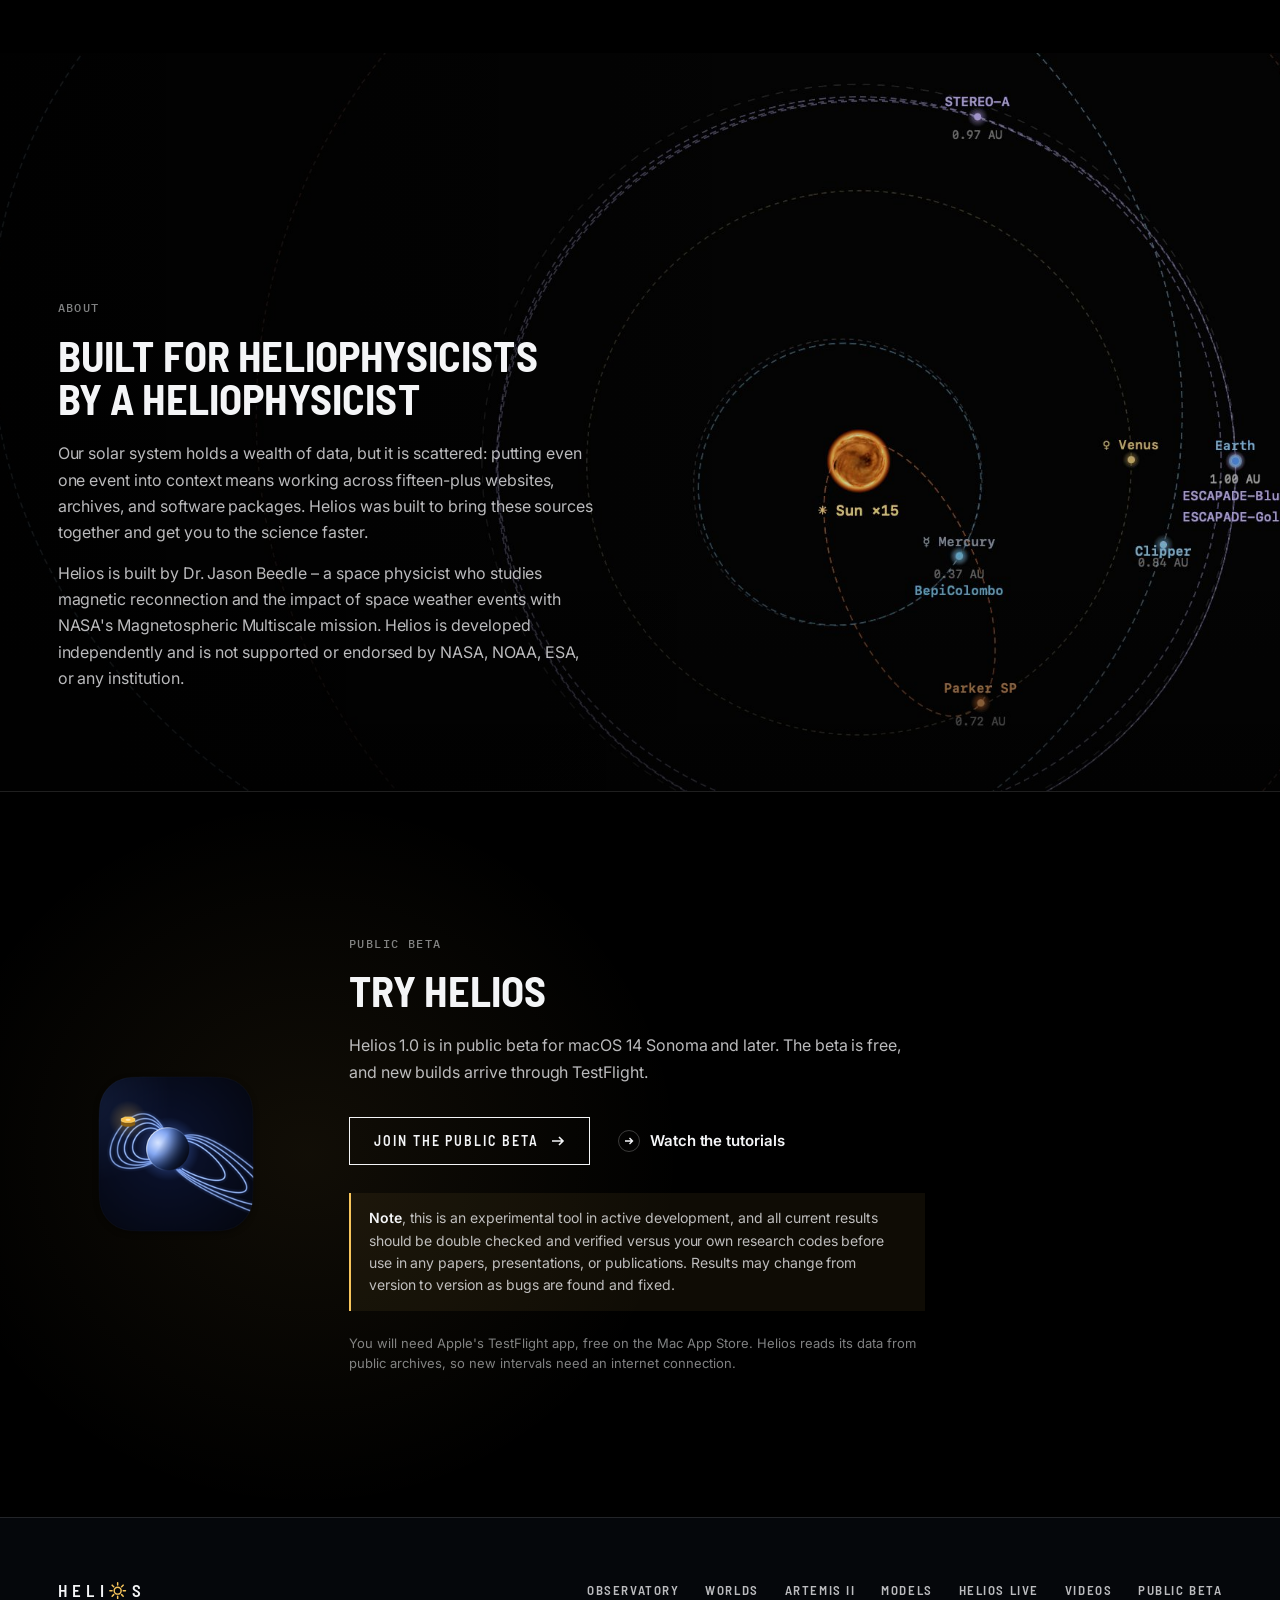
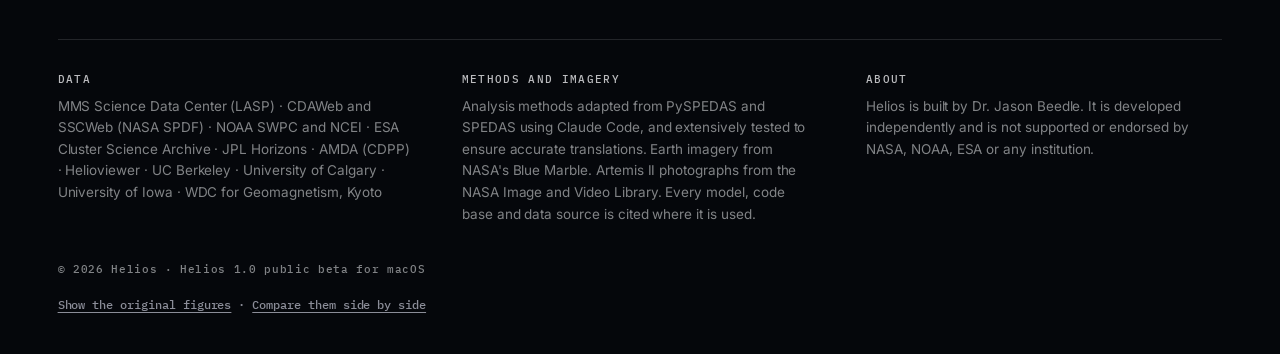
==== commit 0ffd6df4: "Methods and imagery: say how the PySPEDAS and SPEDAS methods were adapted and tested Co-Authored-By:" ====
--- a/index.html
+++ b/index.html
@@ -320,7 +320,7 @@
       </div>
       <div>
         <h4>Methods and imagery</h4>
-        <p>Analysis methods adapted from PySPEDAS and SPEDAS. Earth imagery from NASA's Blue Marble. Artemis II photographs from the NASA Image and Video Library. Each model is cited where it appears.</p>
+        <p>Analysis methods adapted from PySPEDAS and SPEDAS using Claude Code, and extensively tested to ensure accurate translations. Earth imagery from NASA's Blue Marble. Artemis II photographs from the NASA Image and Video Library. Every model, code base and data source is cited where it is used.</p>
       </div>
       <div>
         <h4>About</h4>
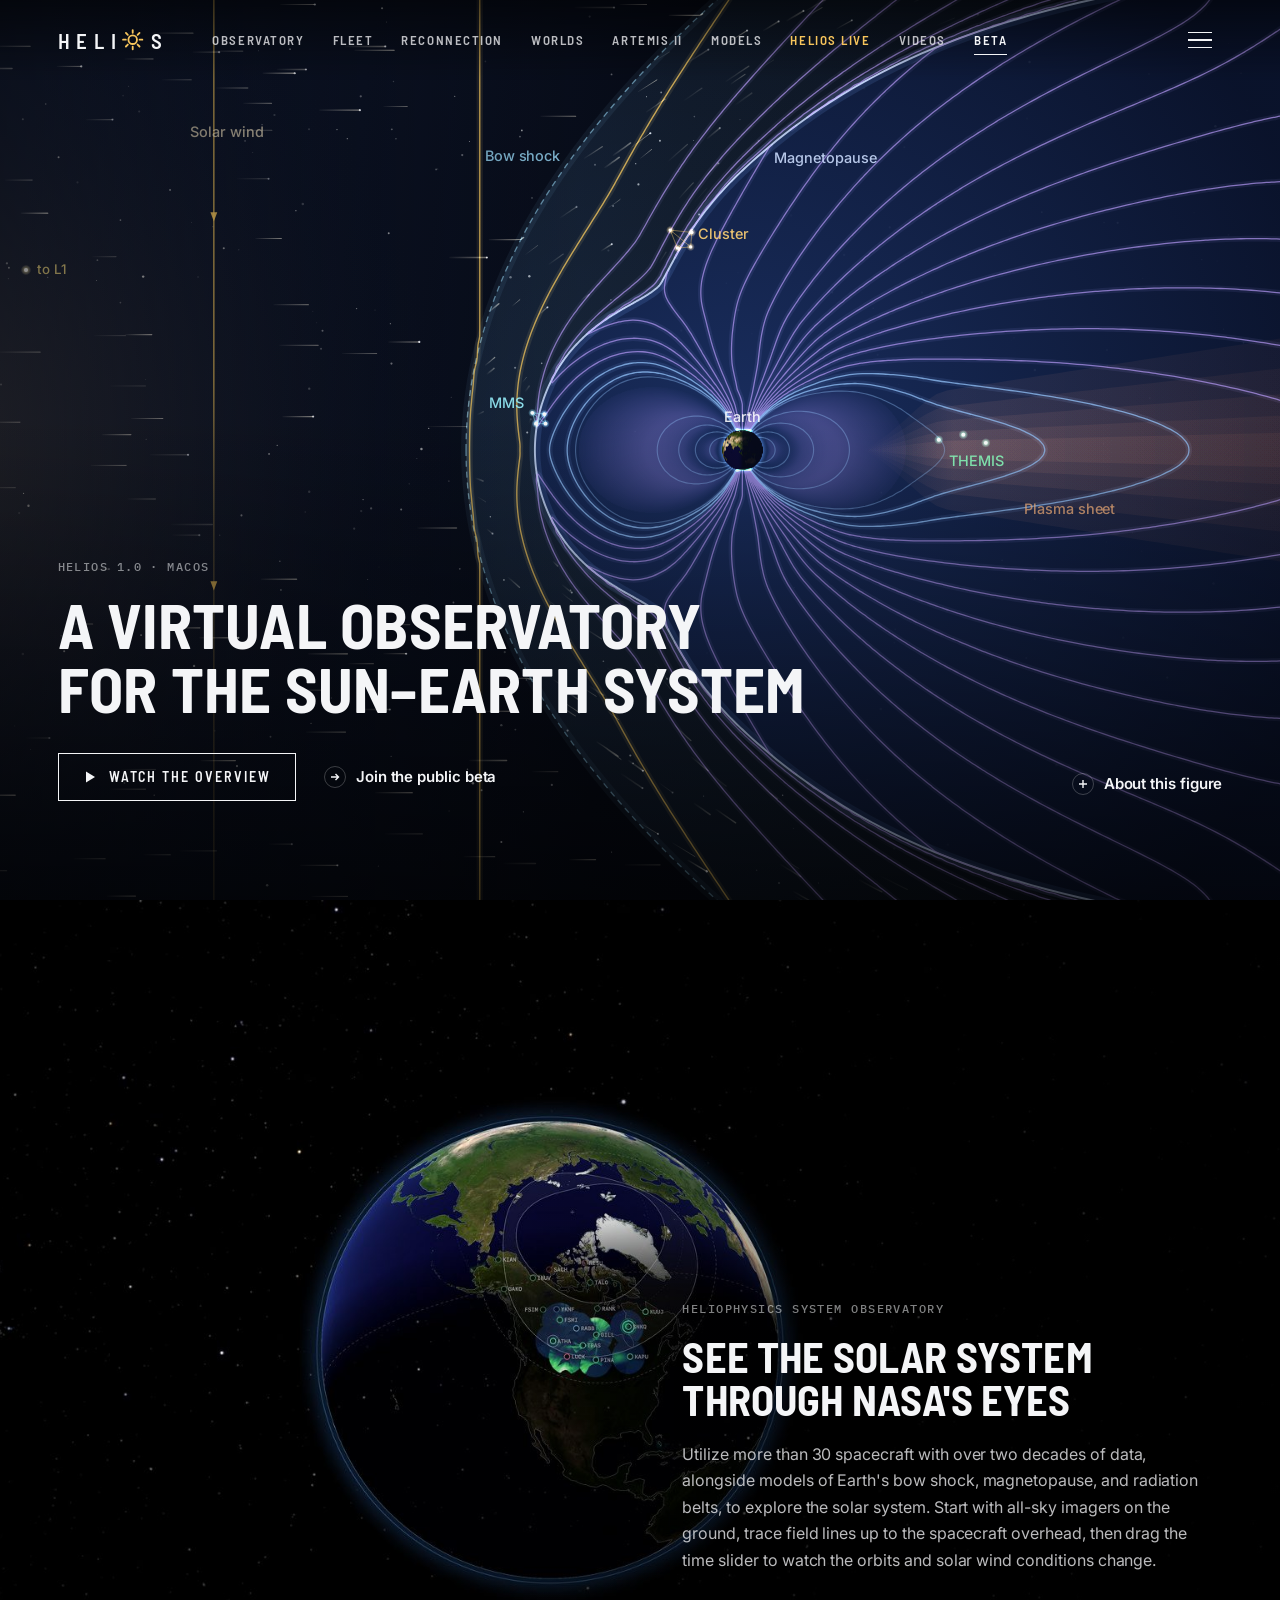
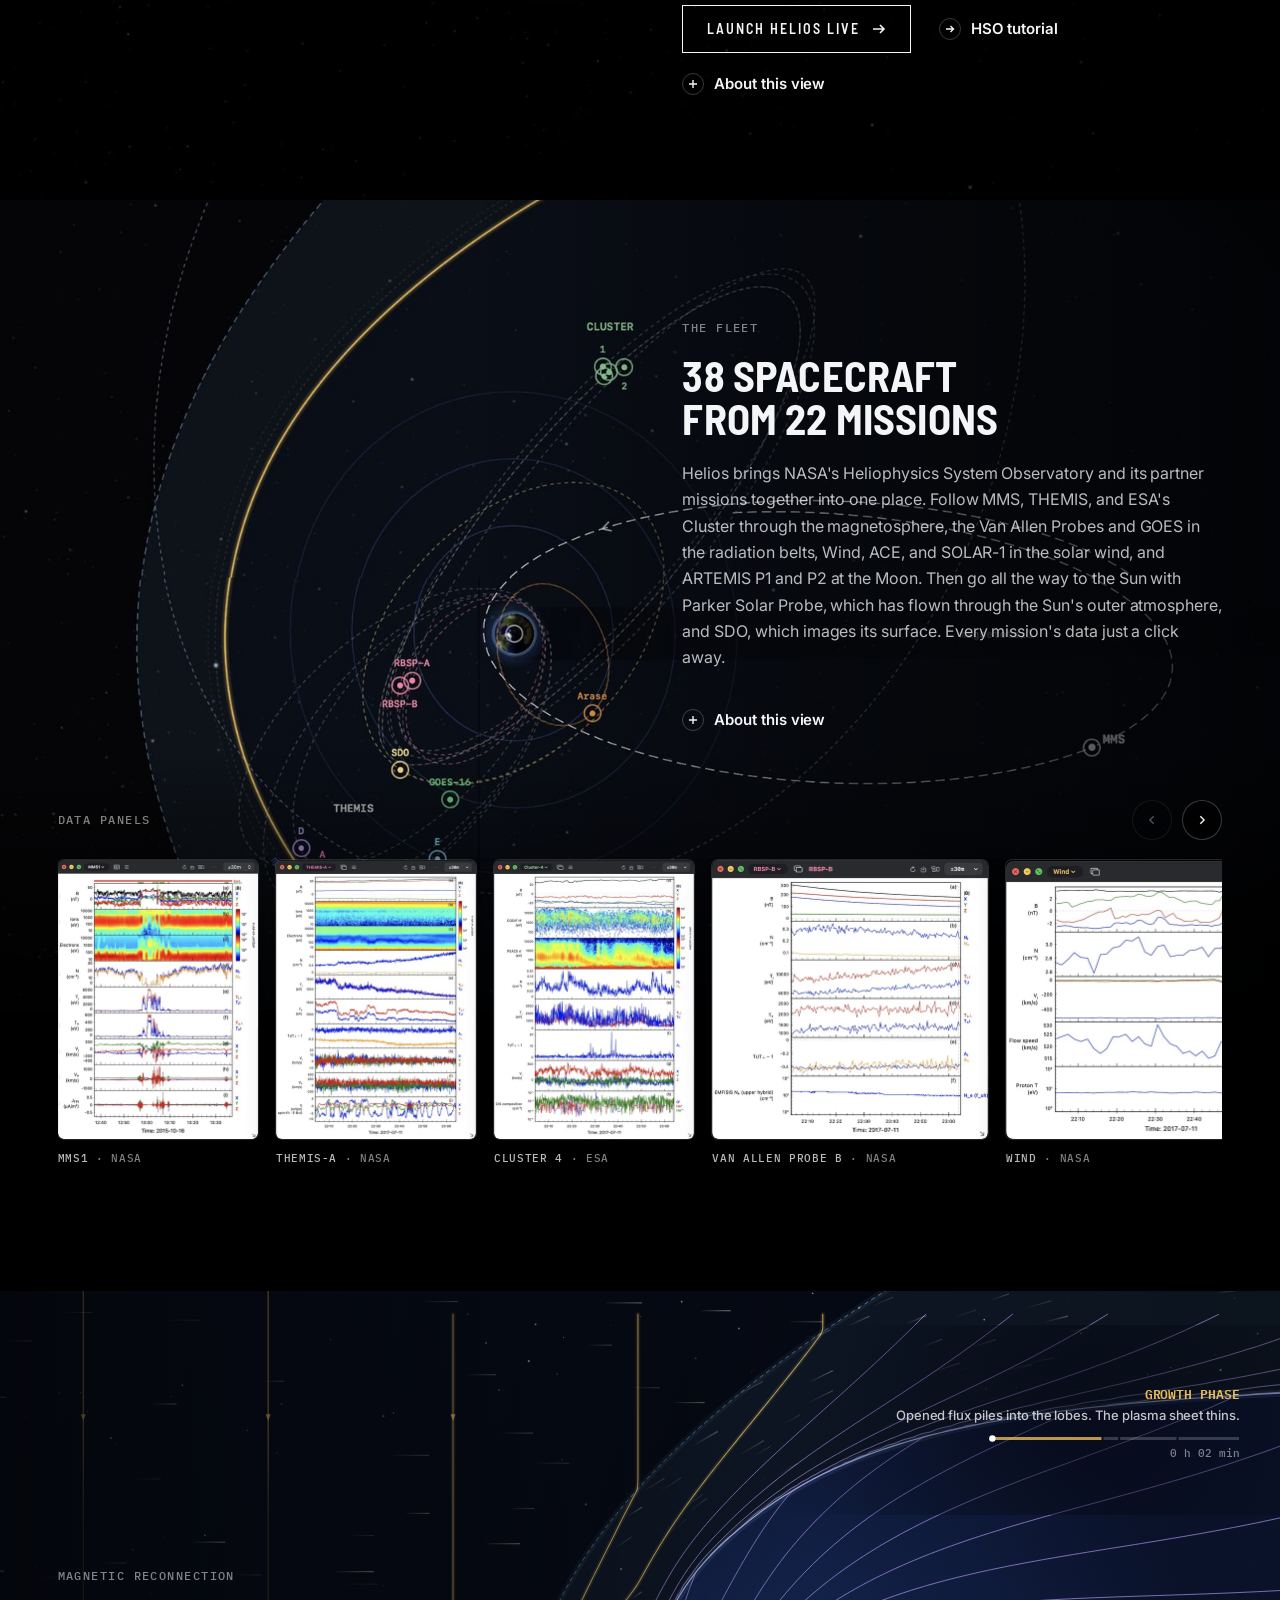
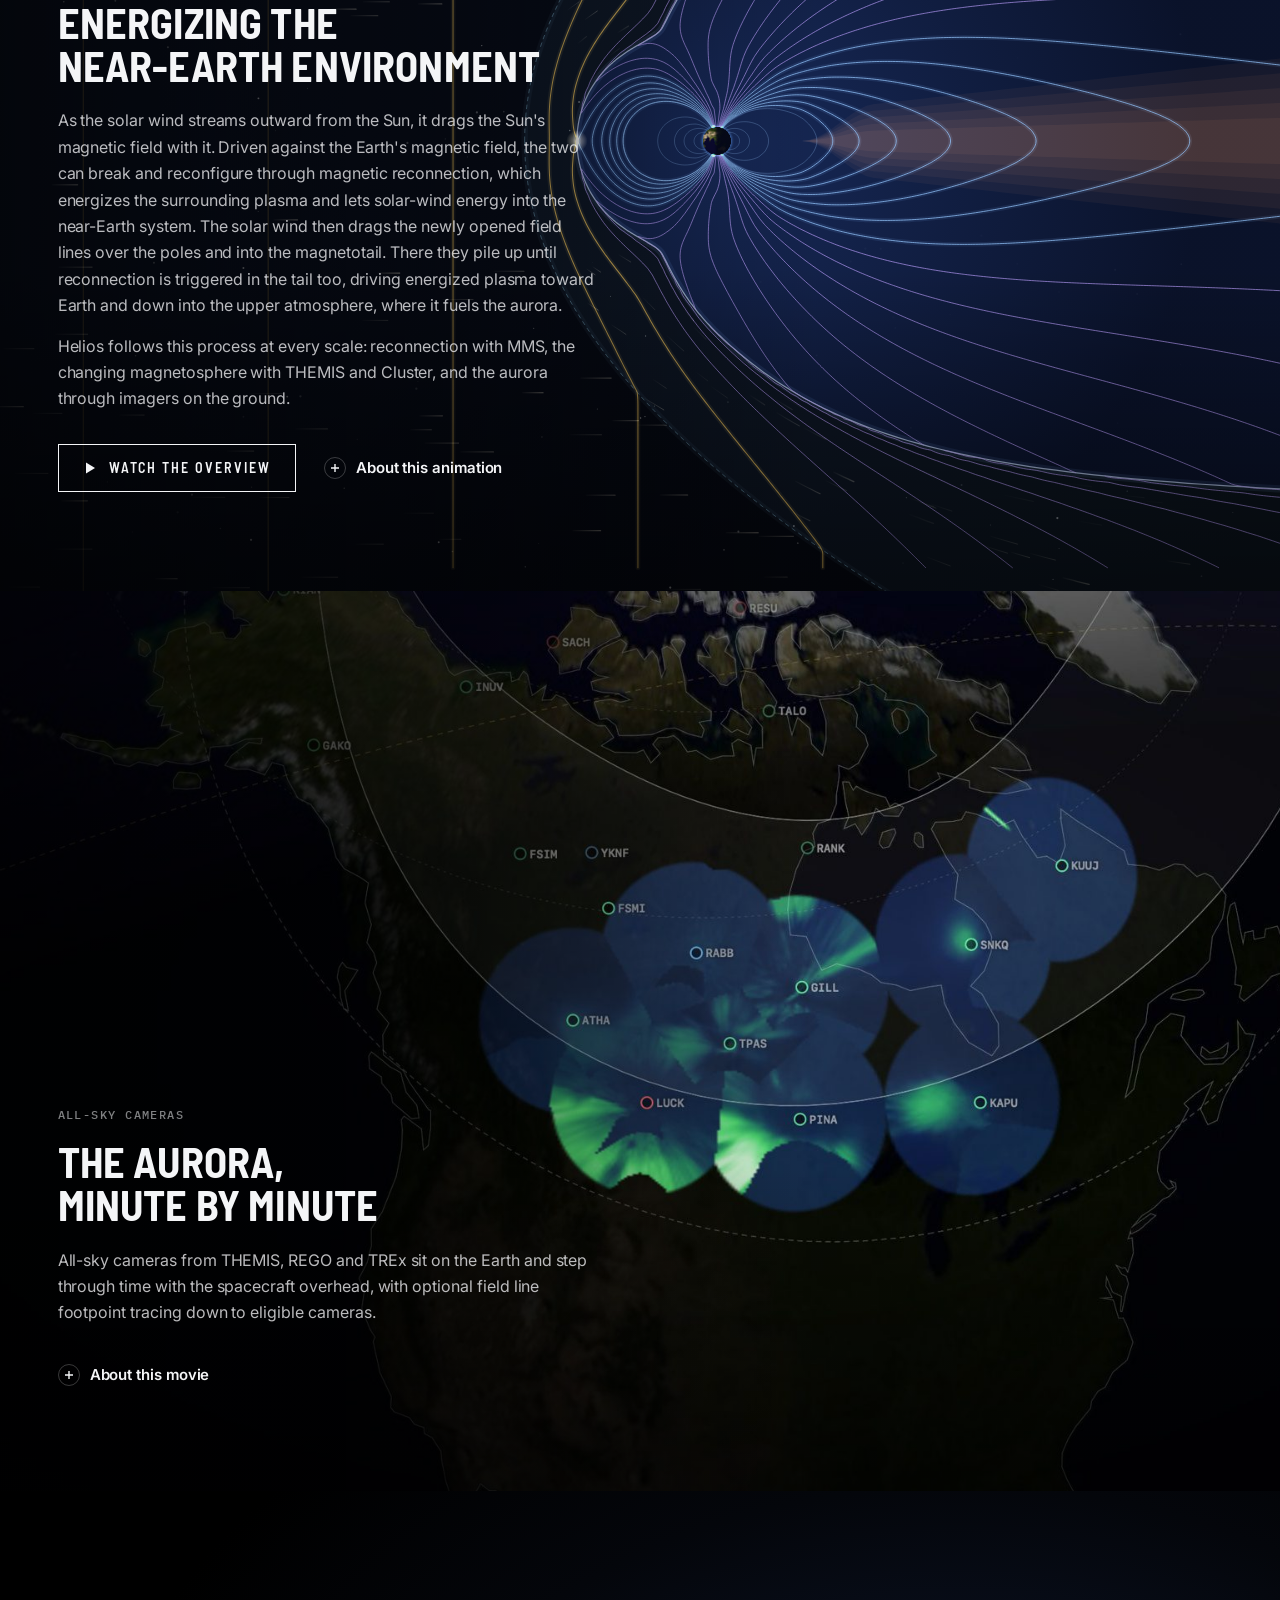
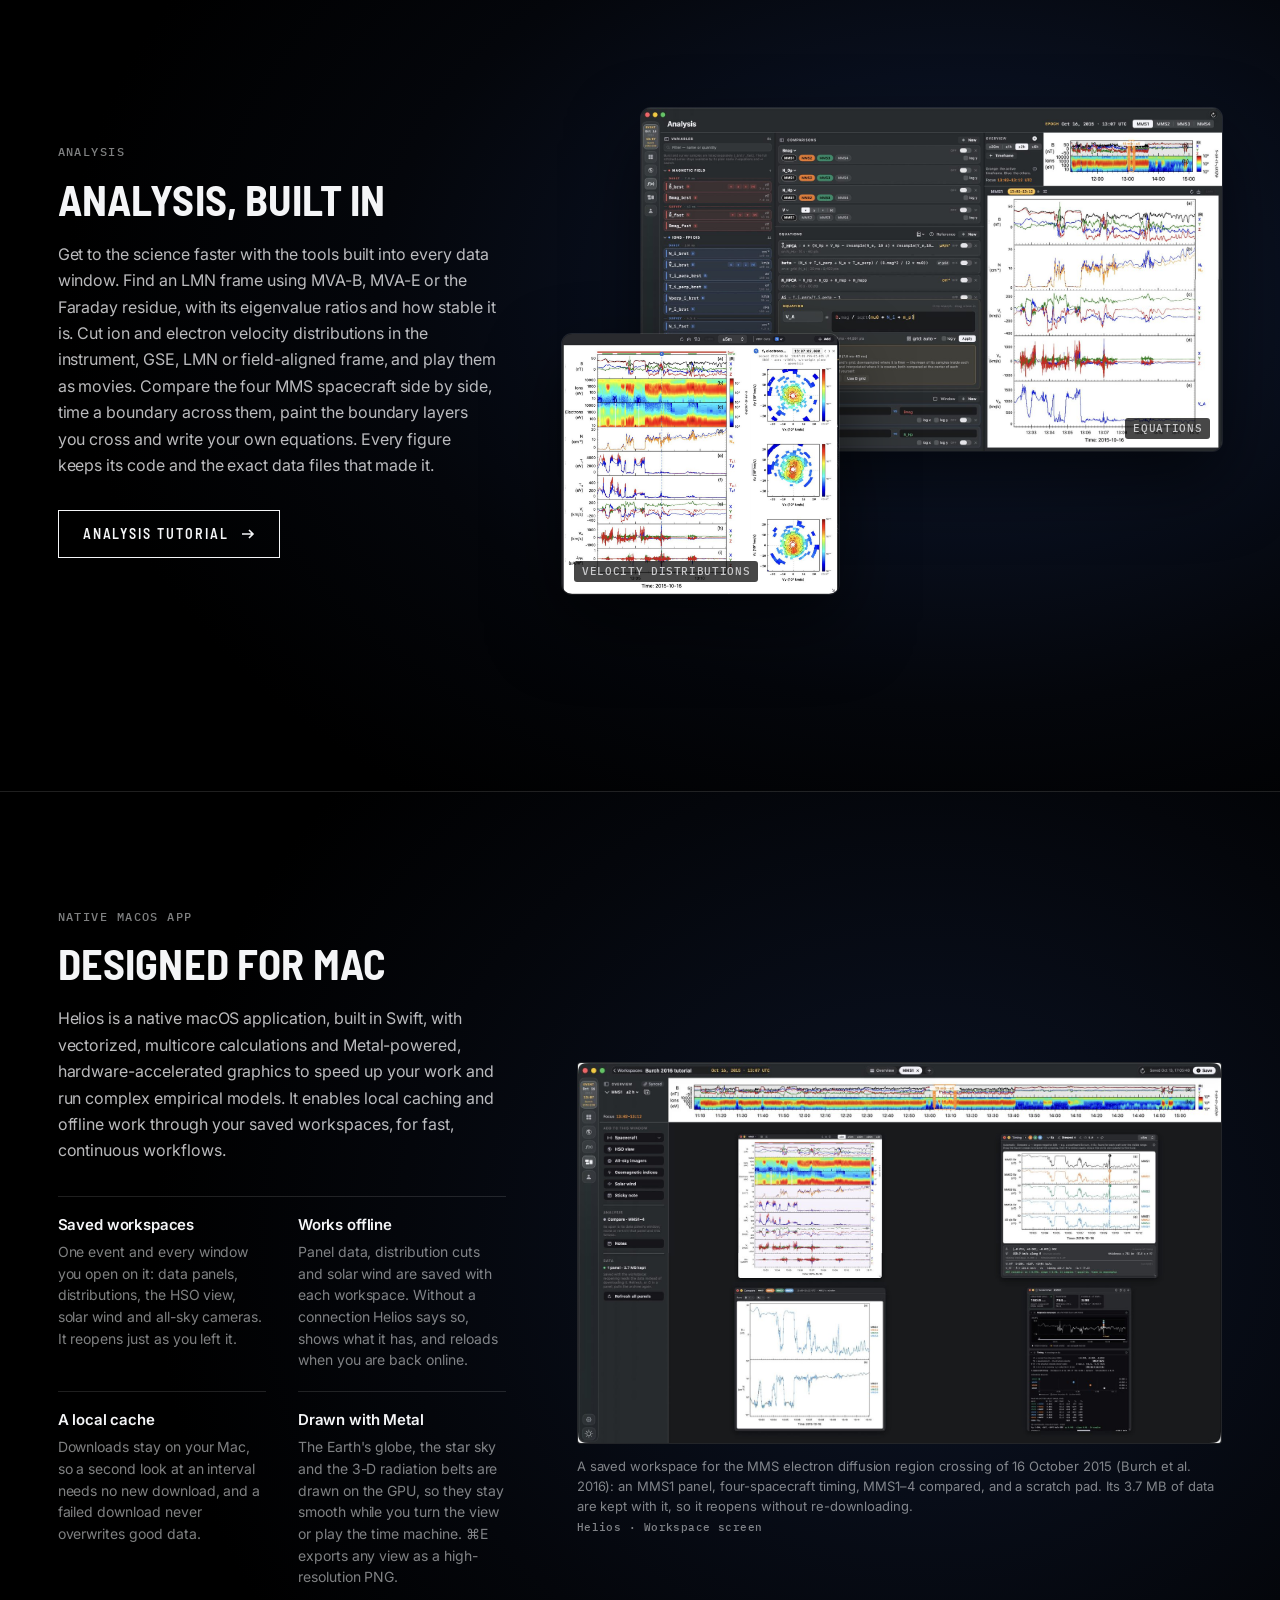
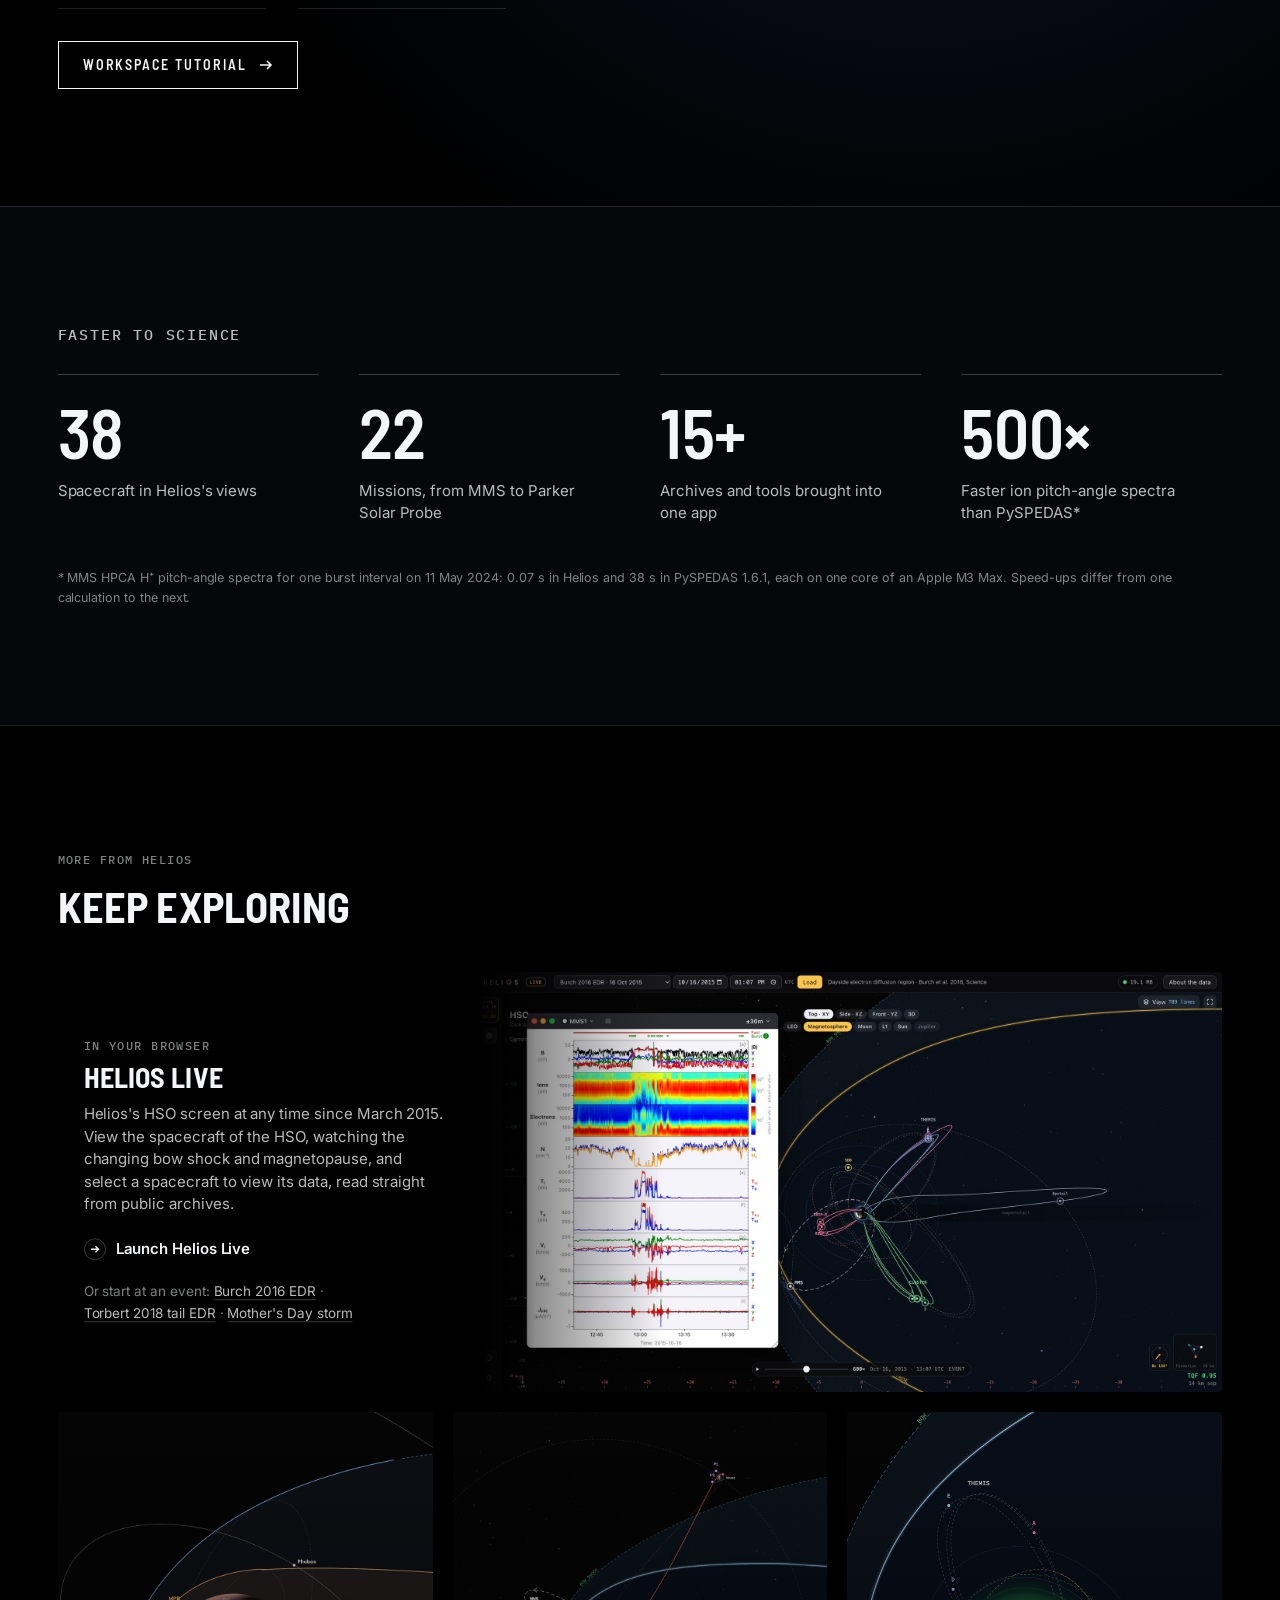
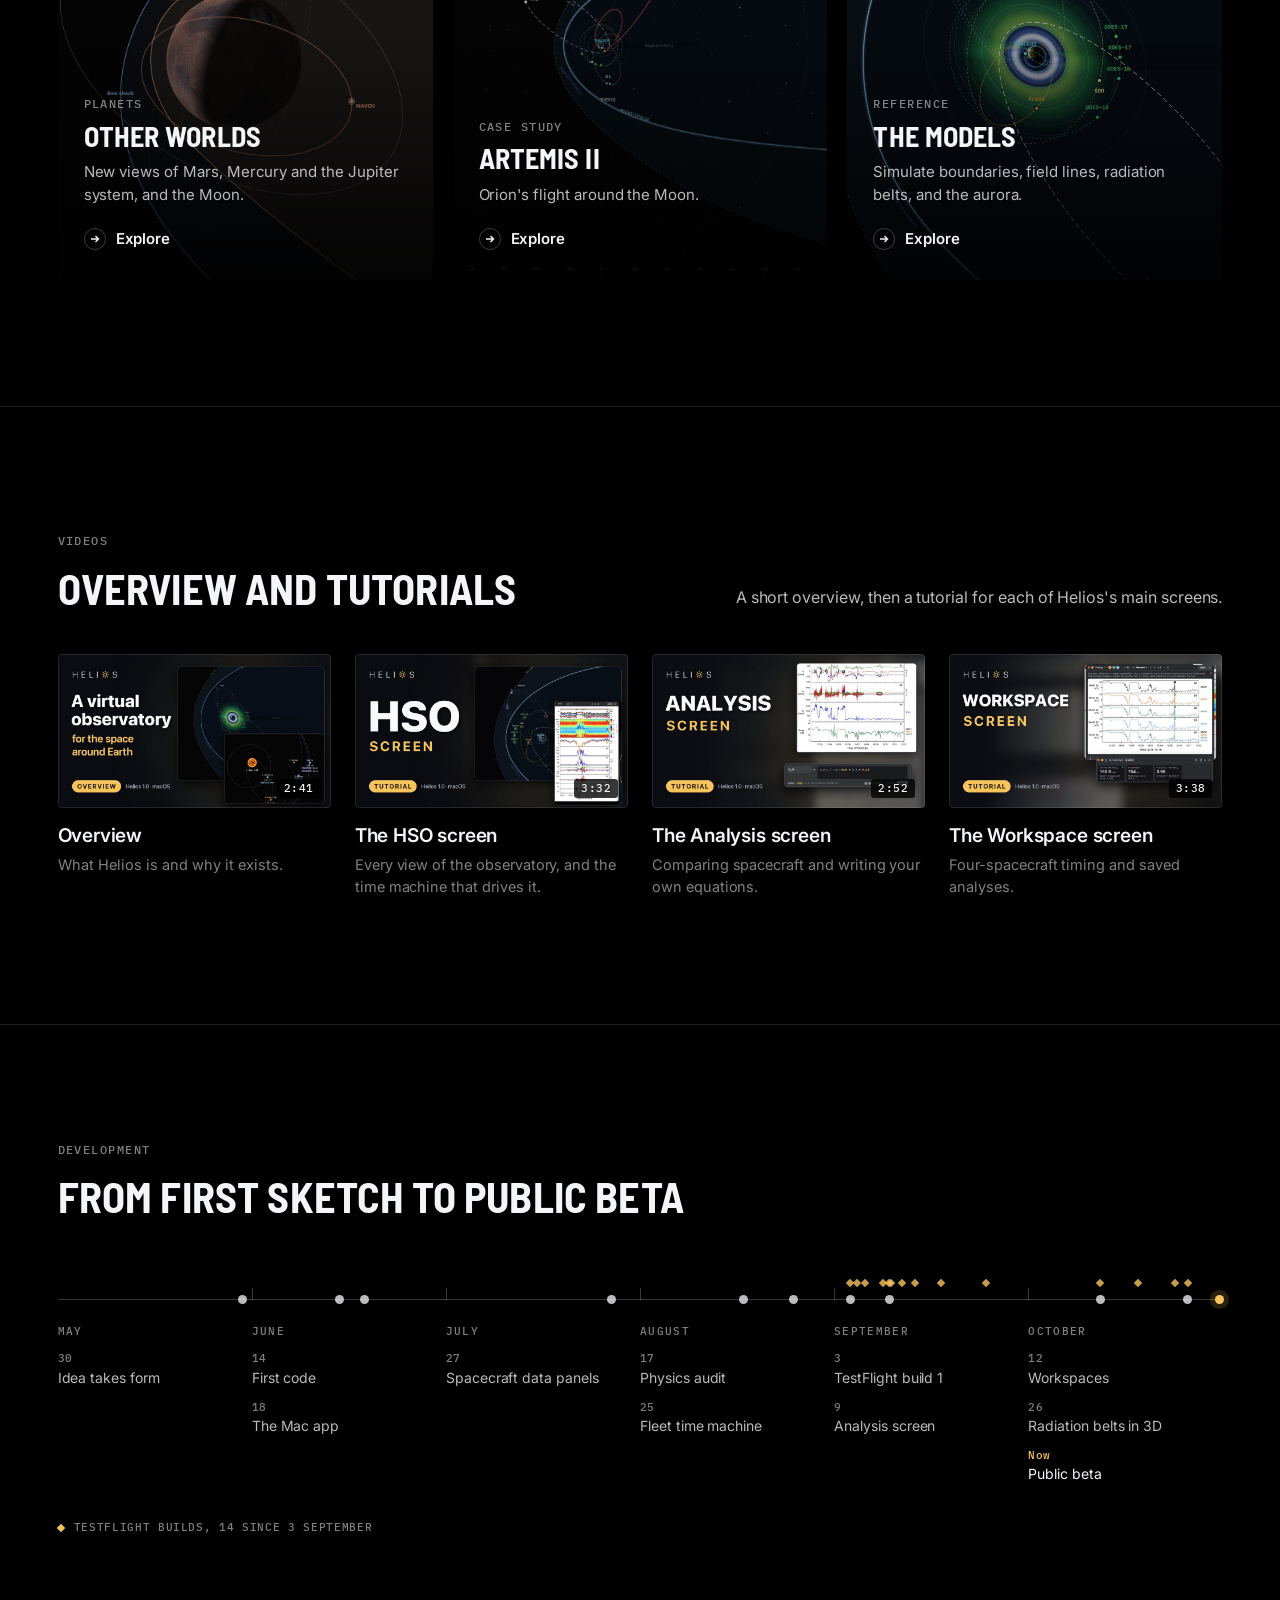
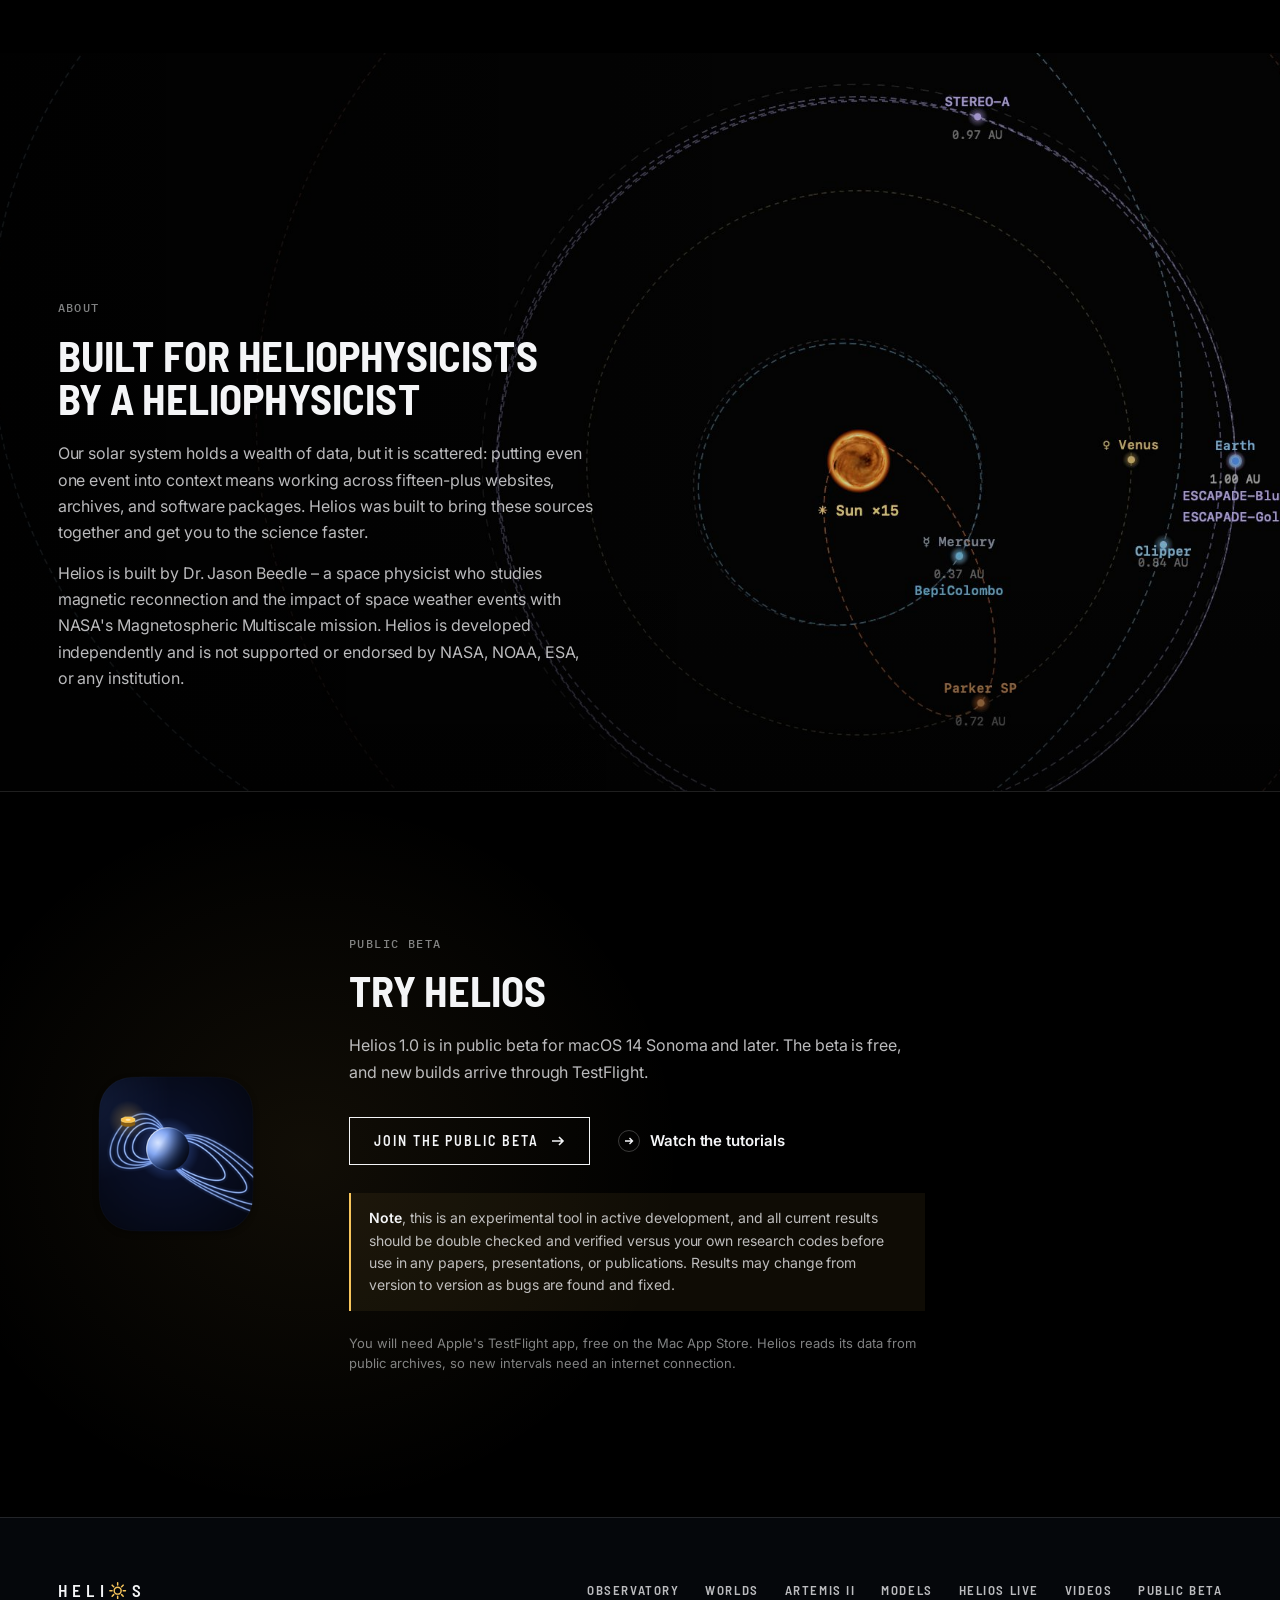
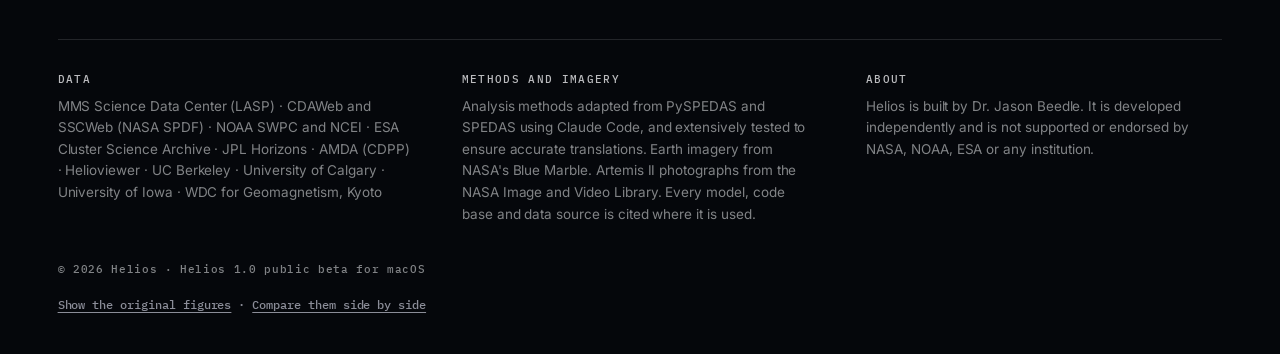
==== commit ea4d15fc: "Helios Live: IMAP velocity in GSE and no NOAA density; plainer Conditions caption; gold menu link IM" ====
--- a/index.html
+++ b/index.html
@@ -23,7 +23,7 @@
   <link rel="preconnect" href="https://fonts.googleapis.com">
   <link rel="preconnect" href="https://fonts.gstatic.com" crossorigin>
   <link rel="stylesheet" href="https://fonts.googleapis.com/css2?family=Barlow+Semi+Condensed:wght@600;700&family=IBM+Plex+Mono:wght@400;500&family=Inter:wght@400;500;600&display=swap">
-  <link rel="stylesheet" href="css/site.css?v=40">  <!-- /chrome:meta -->
+  <link rel="stylesheet" href="css/site.css?v=41">  <!-- /chrome:meta -->
   <link rel="preload" href="assets/data/hero-geometry.json" as="fetch" crossorigin>
 </head>
 <body>
--- a/css/site.css
+++ b/css/site.css
@@ -85,6 +85,10 @@
   transform: scaleX(0); transform-origin: left; transition: transform 0.25s ease;
 }
 .nav a:hover::after, .nav a[aria-current]::after { transform: scaleX(1); }
+/* Helios Live opens the live app: the gold of the wordmark's Sun, so it stands out in the menu (2026-11-16). */
+.nav a[href="app.html"], .drawer a[href="app.html"] { color: var(--sun); }
+.nav a[href="app.html"]:hover, .drawer a[href="app.html"]:hover { color: #ffd98a; }
+.nav a[href="app.html"]::after { background: var(--sun); }
 .menu-btn { margin-left: auto; width: 44px; height: 44px; border: 0; background: none; cursor: pointer; display: grid; place-content: center; gap: 6px; }
 .menu-btn span { display: block; width: 24px; height: 1.5px; background: var(--ink); transition: transform 0.3s, opacity 0.3s; }
 .menu-open .menu-btn span:nth-child(1) { transform: translateY(7.5px) rotate(45deg); }
@@ -698,6 +702,38 @@
 .fw-ic:hover, .fw-ic[aria-pressed="true"] { background: rgba(255, 255, 255, 0.1); color: #f2f3f5; }
 .fw-ic svg { width: 15px; height: 15px; fill: none; stroke: currentColor; stroke-width: 1.4; stroke-linecap: round; }
 .fw-main { overflow-x: auto; overflow-y: hidden; }
+/* the SDO window (Helios's SDOSunPanel): the channels, the Sun on black, and where the pixels came from */
+.sunw { background: #16171b; }
+.sun-name { display: inline-flex; align-items: center; gap: 7px; font-weight: 600; min-width: 0; overflow: hidden; }
+.sun-name em { font-style: normal; font-weight: 400; color: #8e929c; font-size: 11.5px; overflow: hidden; text-overflow: ellipsis; }
+.sun-tools { flex: none; display: flex; align-items: center; gap: 8px; padding: 6px 10px; background: #1f2025; border-bottom: 1px solid rgba(255, 255, 255, 0.08); }
+.sun-chips { display: flex; flex-wrap: wrap; gap: 4px; min-width: 0; }
+.sun-chips button { padding: 3px 6px; border: 0; border-radius: 5px; background: rgba(255, 255, 255, 0.07); color: #a9adb6; font: 600 10.5px/1.15 ui-monospace, "SF Mono", Menlo, monospace; cursor: pointer; }
+.sun-chips button:hover { color: #e8e9ed; }
+.sun-chips button[aria-pressed="true"] { background: color-mix(in srgb, var(--tint) 32%, transparent); color: #f4f5f7; }
+.sun-quad { margin-left: auto; display: inline-flex; align-items: center; gap: 4px; color: #a9adb6; font-size: 11px; white-space: nowrap; cursor: pointer; }
+.sun-quad input { margin: 0; }
+.sun-tools .fw-ic { flex: none; }
+.sun-dl.busy svg { animation: sun-pulse 0.9s ease-in-out infinite alternate; }
+@keyframes sun-pulse { to { opacity: 0.25; } }
+.sun-dl.failed { color: #ff8a80; }
+.sun-body { position: relative; flex: 1; min-height: 0; background: #000; }
+.sun-grid { position: absolute; inset: 0; display: grid; }
+.sun-grid.quad { grid-template: 1fr 1fr / 1fr 1fr; }
+.sun-cell { position: relative; min-width: 0; min-height: 0; }
+.sun-cell b { position: absolute; left: 6px; top: 5px; z-index: 1; color: rgba(255, 255, 255, 0.8); font: 700 9.5px/1 ui-monospace, "SF Mono", Menlo, monospace; }
+.sun-img { position: absolute; inset: 0; display: grid; place-items: center; }
+.sun-img img { display: block; width: 100%; height: 100%; object-fit: contain; }
+.sun-note { margin: 0; padding: 10px; display: flex; flex-direction: column; align-items: center; gap: 8px; color: #7d818b; font-size: 11px; text-align: center; }
+.sun-spin { width: 16px; height: 16px; border: 2px solid rgba(255, 255, 255, 0.16); border-top-color: rgba(255, 255, 255, 0.7); border-radius: 50%; animation: sun-spin 0.9s linear infinite; }
+@keyframes sun-spin { to { transform: rotate(360deg); } }
+.sun-bar { position: absolute; left: 50%; bottom: 8px; translate: -50% 0; margin: 0; display: flex; align-items: center; gap: 7px; padding: 4px 10px; border-radius: 999px; background: rgba(0, 0, 0, 0.6); color: rgba(255, 255, 255, 0.78); font: 500 10px/1 ui-monospace, "SF Mono", Menlo, monospace; pointer-events: none; }
+.sun-bar[hidden] { display: none; }
+.sun-bar span { width: 110px; height: 4px; border-radius: 2px; background: linear-gradient(90deg, #f7c55c var(--p), rgba(255, 255, 255, 0.18) var(--p)); }
+.sun-foot { flex: none; display: flex; align-items: center; gap: 10px; padding: 5px 22px 5px 10px; background: #1f2025; border-top: 1px solid rgba(255, 255, 255, 0.08); font-size: 10.5px; line-height: 1.3; }
+.sun-blurb { flex: 1; min-width: 0; color: #a9adb6; overflow: hidden; display: -webkit-box; -webkit-line-clamp: 2; -webkit-box-orient: vertical; }
+.sun-src { flex: none; color: #7d818b; font: 500 10px/1.2 ui-monospace, "SF Mono", Menlo, monospace; white-space: nowrap; }
+.sunw .fw-grip { filter: invert(1); opacity: 0.55; }
 .fw-main .fw-body { min-width: 300px; }
 /* the tools sidebar and the LMN workbench, in Helios's ToolsKit: 13/12 pt type on the near-black chrome */
 .tk { flex: none; overflow-x: hidden; overflow-y: auto; background: #0e0e11; color: #e3e3eb; font: 400 13px/1.3 -apple-system, BlinkMacSystemFont, "SF Pro Text", "Helvetica Neue", Arial, sans-serif; letter-spacing: 0; }
